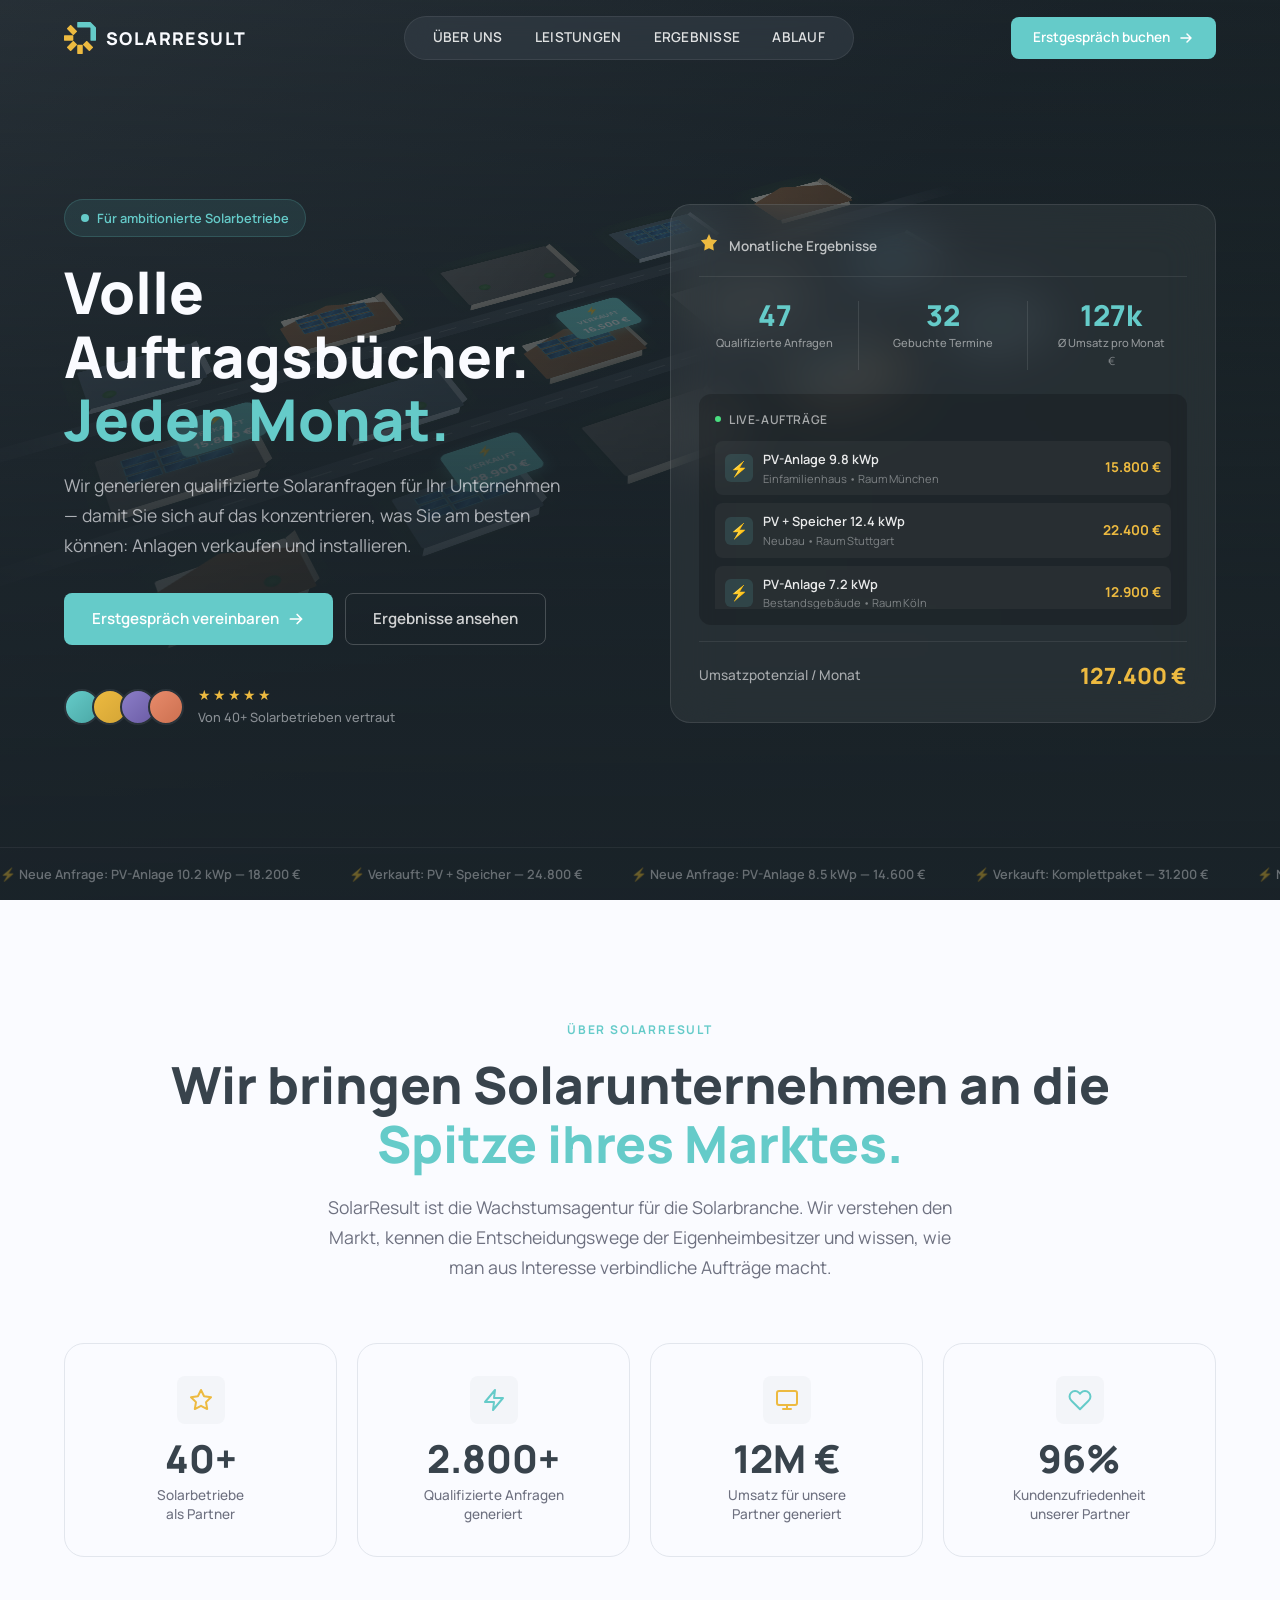
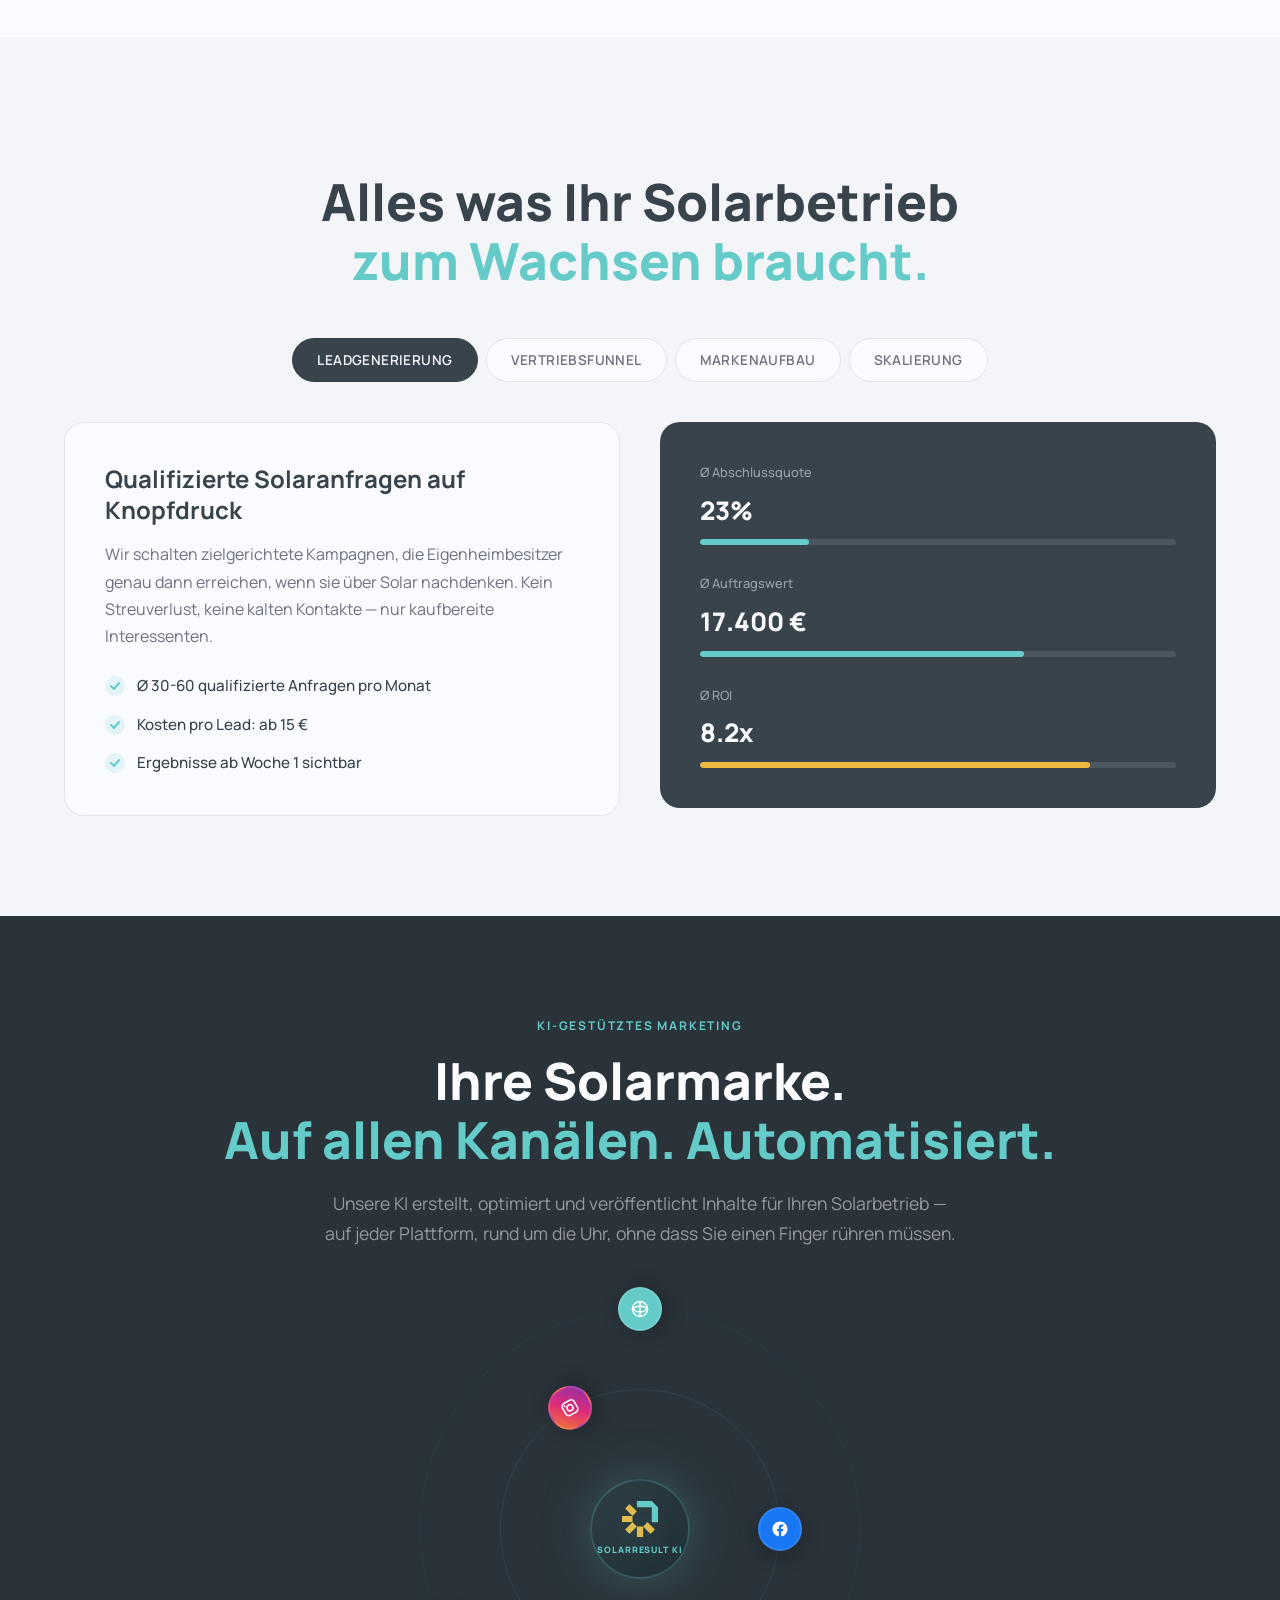
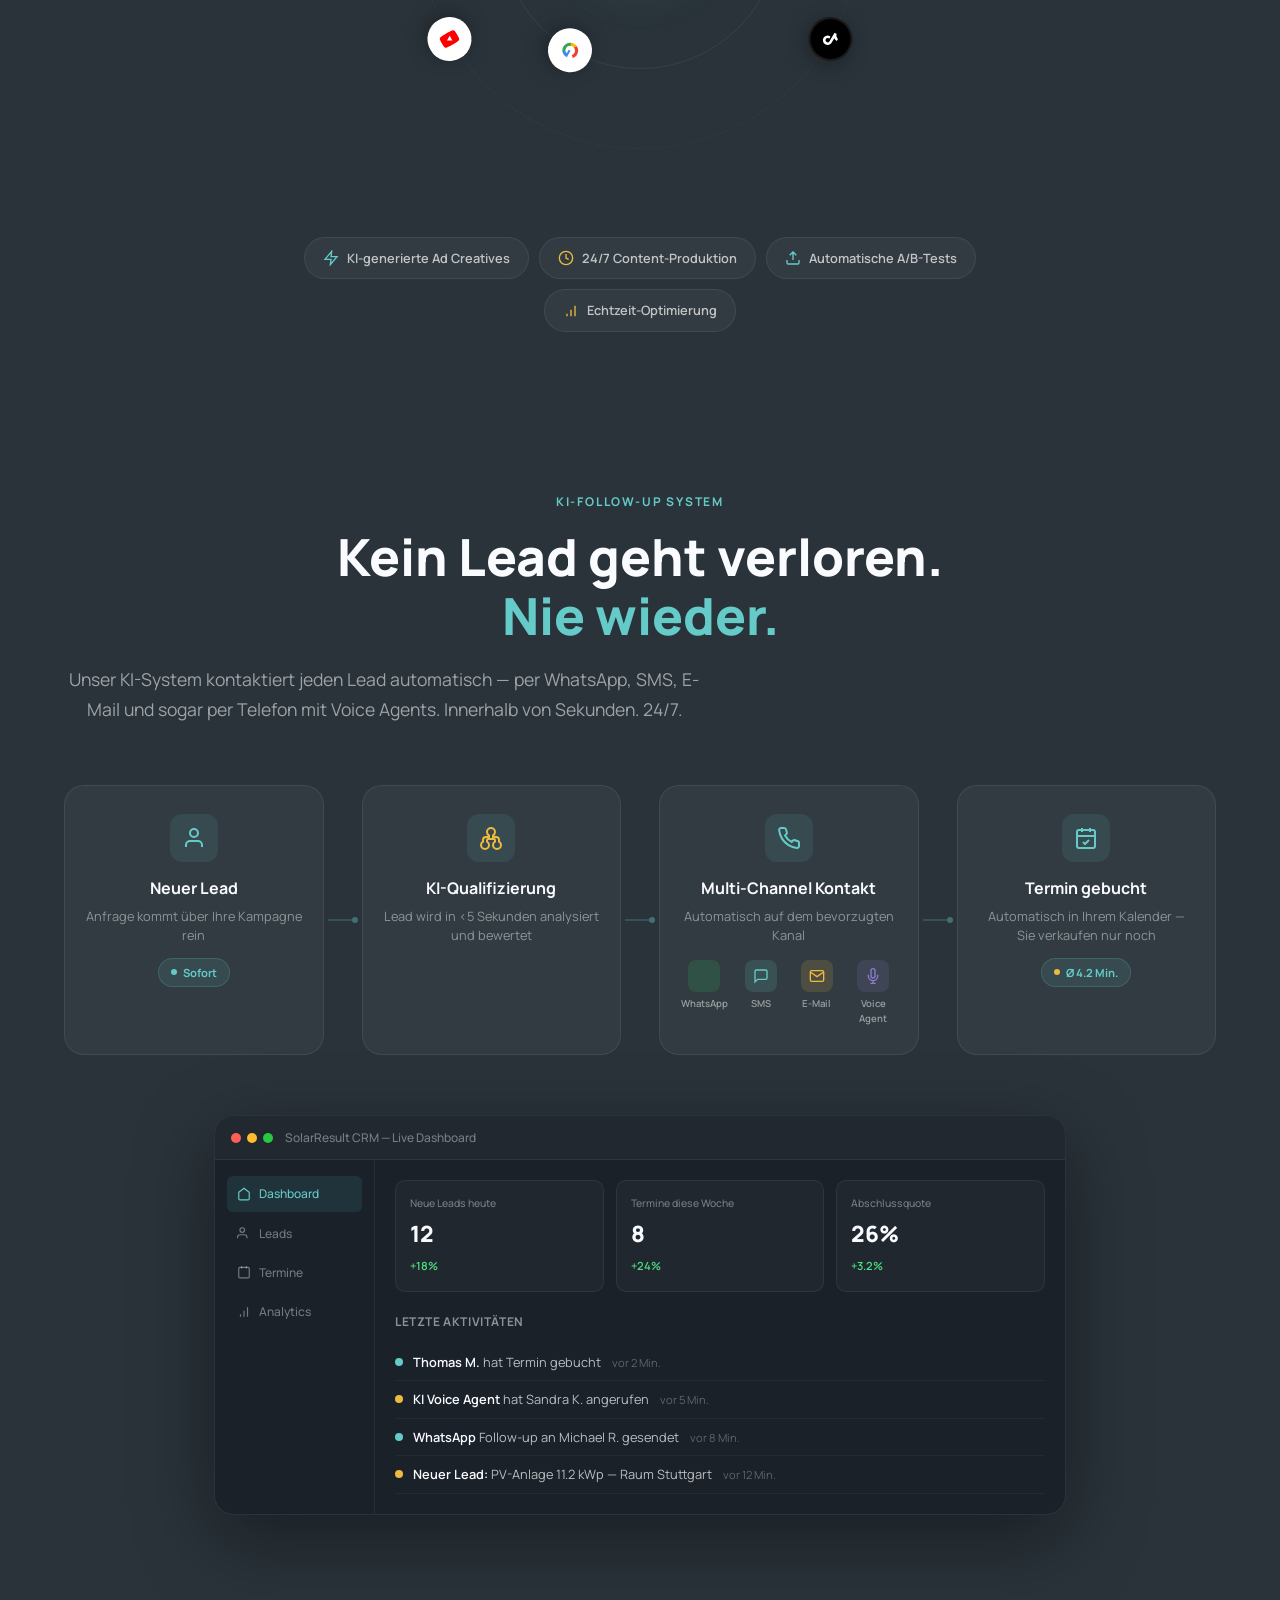
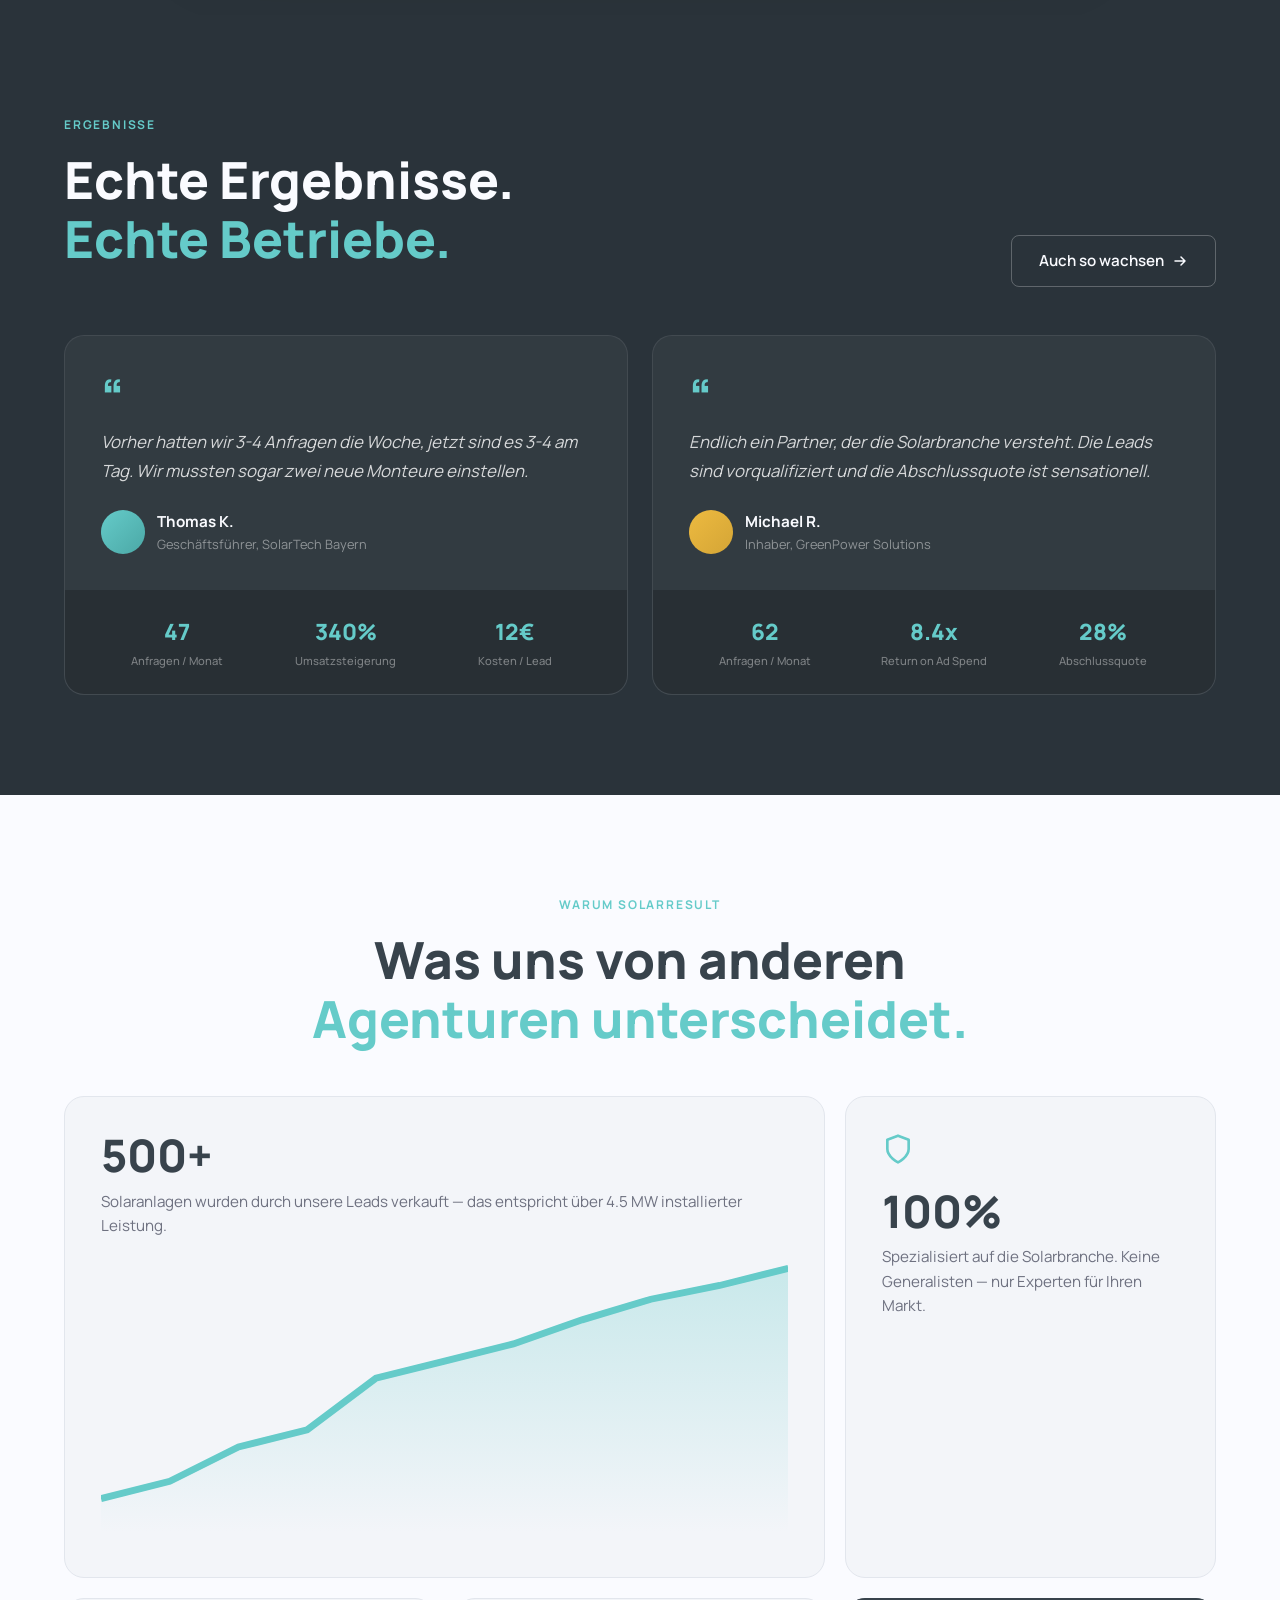
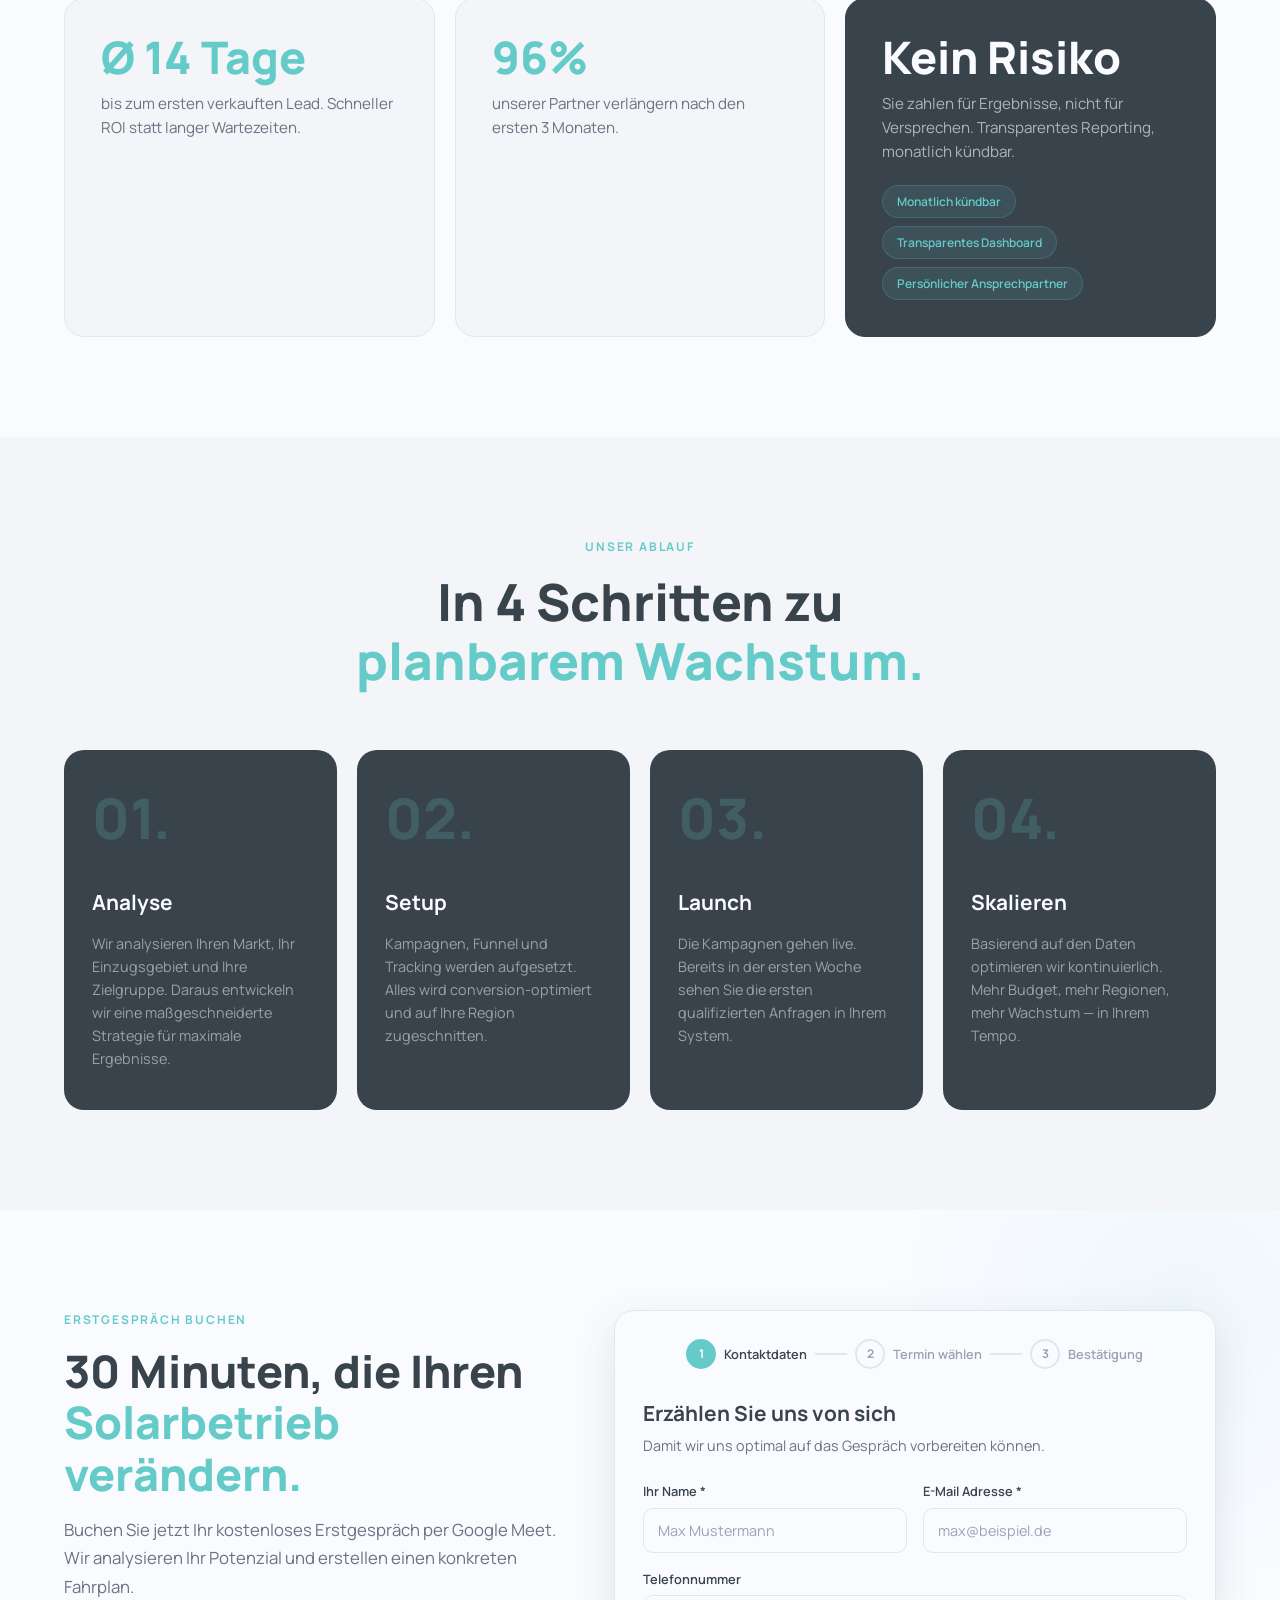
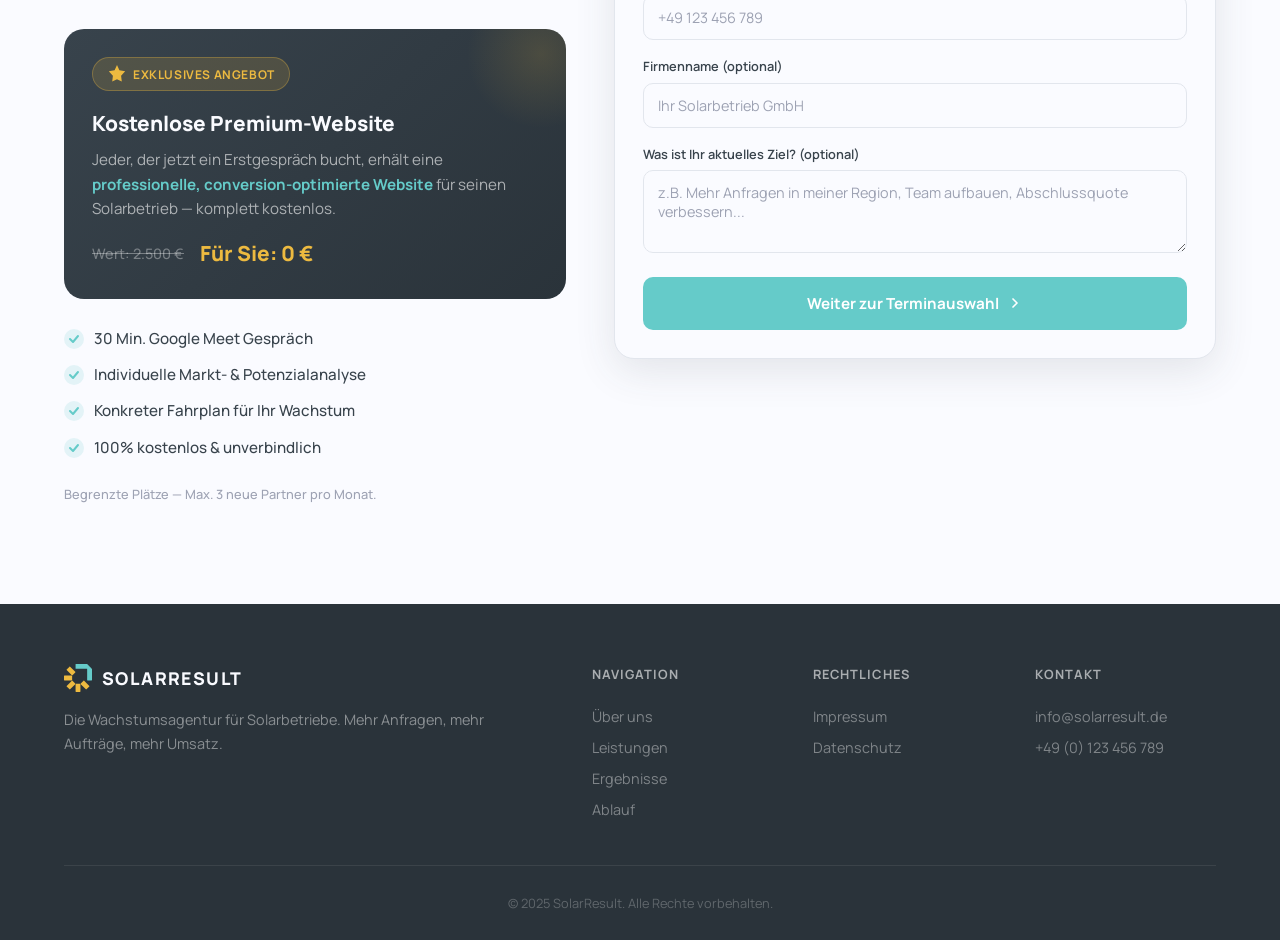
==== index.html @ 16893056 "Add complete Meta tracking (Pixel + Conversions API) - Meta Pixel base code on all pages (PageView) " ====
<!DOCTYPE html>
<html lang="de">
<head>
    <meta charset="UTF-8">
    <meta name="viewport" content="width=device-width, initial-scale=1.0">
    <title>SolarResult | Mehr Solaraufträge. Planbar. Profitabel.</title>
    <meta name="description" content="SolarResult hilft Solarunternehmen, planbar qualifizierte Anfragen zu generieren und mehr Aufträge abzuschließen.">
    <link rel="icon" type="image/png" sizes="32x32" href="Branding Assets/Logo files/Favicon 32x32 and 16x16/32x32.png">
    <link rel="icon" type="image/png" sizes="16x16" href="Branding Assets/Logo files/Favicon 32x32 and 16x16/16x16.png">
    <link rel="preconnect" href="https://fonts.googleapis.com">
    <link rel="preconnect" href="https://fonts.gstatic.com" crossorigin>
    <link href="https://fonts.googleapis.com/css2?family=Manrope:wght@300;400;500;600;700;800&display=swap" rel="stylesheet">
    <link rel="stylesheet" href="styles.css">

    <!-- Meta Pixel Code -->
    <script>
    !function(f,b,e,v,n,t,s)
    {if(f.fbq)return;n=f.fbq=function(){n.callMethod?
    n.callMethod.apply(n,arguments):n.queue.push(arguments)};
    if(!f._fbq)f._fbq=n;n.push=n;n.loaded=!0;n.version='2.0';
    n.queue=[];t=b.createElement(e);t.async=!0;
    t.src=v;s=b.getElementsByTagName(e)[0];
    s.parentNode.insertBefore(t,s)}(window, document,'script',
    'https://connect.facebook.net/en_US/fbevents.js');
    fbq('init', '1769505890332213');
    fbq('track', 'PageView');
    </script>
    <noscript><img height="1" width="1" style="display:none"
    src="https://www.facebook.com/tr?id=1769505890332213&ev=PageView&noscript=1"/></noscript>
    <!-- End Meta Pixel Code -->
</head>
<body>

    <!-- Navigation -->
    <nav class="navbar" id="navbar">
        <div class="nav-container">
            <a href="#" class="nav-logo">
                <svg class="logo-emblem" viewBox="0 0 397.09 397.04" width="32" height="32">
                    <path fill="#65CBC9" d="M397.09,73.24v154.4c0,2.97-2.4,5.37-5.38,5.37h-58.03c-2.97,0-5.38-2.4-5.38-5.37V74.27c0-2.97-2.4-5.38-5.37-5.38h-153.43c-2.97,0-5.37-2.4-5.37-5.38V5.38c0-2.97,2.4-5.38,5.37-5.38h154.35c2.85,0,5.59,1.13,7.6,3.15l62.49,62.49c2.02,2.02,3.15,4.75,3.15,7.6"/>
                    <path fill="#EDBA40" d="M0,170.2v56.63c0,3.35,2.72,6.07,6.07,6.07h103.36c3.35,0,6.07-2.72,6.07-6.07v-56.63c0-3.35-2.72-6.07-6.07-6.07H6.07c-3.35,0-6.07,2.72-6.07,6.07"/>
                    <path fill="#EDBA40" d="M78.19,38.06l-40.12,40.12c-2.37,2.37-2.37,6.21,0,8.58l73.13,73.08c2.37,2.37,6.21,2.37,8.58,0l40.07-40.11c2.37-2.37,2.36-6.21,0-8.58L86.77,38.06c-2.37-2.37-6.21-2.37-8.58,0"/>
                    <path fill="#EDBA40" d="M159.85,285.89l-73.08,73.08c-2.37,2.37-6.21,2.37-8.58,0l-40.12-40.12c-2.37-2.37-2.37-6.21,0-8.58l73.13-73.08c2.38-2.37,6.22-2.37,8.59,0l40.07,40.11c2.37,2.37,2.37,6.21,0,8.58"/>
                    <path fill="#EDBA40" d="M232.96,287.67v103.3c0,3.35-2.72,6.07-6.07,6.07h-56.69c-3.35,0-6.07-2.72-6.07-6.07v-103.3c0-3.35,2.72-6.07,6.07-6.07h56.69c3.35,0,6.07,2.72,6.07,6.07"/>
                    <path fill="#EDBA40" d="M359.03,318.85l-40.12,40.12c-2.37,2.37-6.21,2.37-8.58,0l-73.08-73.08c-2.37-2.37-2.37-6.21,0-8.58l40.07-40.12c2.37-2.37,6.21-2.37,8.59,0l73.13,73.07c2.37,2.38,2.37,6.22,0,8.59"/>
                </svg>
                <span class="logo-text">SOLARRESULT</span>
            </a>
            <div class="nav-links">
                <a href="#about">Über uns</a>
                <a href="#solutions">Leistungen</a>
                <a href="#results">Ergebnisse</a>
                <a href="#process">Ablauf</a>
            </div>
            <a href="#cta" class="nav-cta">
                Erstgespräch buchen
                <svg width="16" height="16" viewBox="0 0 16 16" fill="none">
                    <path d="M3 8h10M9 4l4 4-4 4" stroke="currentColor" stroke-width="1.5" stroke-linecap="round" stroke-linejoin="round"/>
                </svg>
            </a>
            <button class="nav-mobile-toggle" id="mobileToggle" aria-label="Menu">
                <span></span><span></span><span></span>
            </button>
        </div>
    </nav>

    <!-- Mobile Menu -->
    <div class="mobile-menu" id="mobileMenu">
        <a href="#about">Über uns</a>
        <a href="#solutions">Leistungen</a>
        <a href="#results">Ergebnisse</a>
        <a href="#process">Ablauf</a>
        <a href="#cta" class="nav-cta">Erstgespräch buchen</a>
    </div>

    <!-- Hero Section -->
    <section class="hero" id="hero">
        <div class="hero-bg">
            <!-- 3D Isometric suburb background -->
            <div class="suburb-scene" id="suburbScene">
                <div class="iso-grid">
                    <!-- Row 1 -->
                    <div class="iso-row">
                        <div class="iso-lot">
                            <div class="iso-house h-modern" style="transform-style:preserve-3d">
                                <div class="h-base"></div>
                                <div class="h-wall-front"></div>
                                <div class="h-wall-right"></div>
                                <div class="h-roof"></div>
                                <div class="h-lawn"></div>
                                <div class="h-tree" style="left:10%;top:65%"></div>
                            </div>
                        </div>
                        <div class="iso-lot has-solar">
                            <div class="iso-house h-classic" style="transform-style:preserve-3d">
                                <div class="h-base"></div>
                                <div class="h-wall-front"></div>
                                <div class="h-wall-right"></div>
                                <div class="h-roof"></div>
                                <div class="h-solar-grid">
                                    <div class="h-spanel"></div><div class="h-spanel"></div><div class="h-spanel"></div>
                                    <div class="h-spanel"></div><div class="h-spanel"></div><div class="h-spanel"></div>
                                    <div class="h-spanel"></div><div class="h-spanel"></div><div class="h-spanel"></div>
                                </div>
                                <div class="h-lawn"></div>
                                <div class="h-glow"></div>
                            </div>
                            <div class="sale-badge"><span class="badge-icon">&#9889;</span><span class="badge-text">Verkauft</span><span class="badge-amount">15.800 &euro;</span></div>
                        </div>
                        <div class="iso-lot">
                            <div class="iso-house h-villa" style="transform-style:preserve-3d">
                                <div class="h-base"></div>
                                <div class="h-wall-front"></div>
                                <div class="h-wall-right"></div>
                                <div class="h-roof"></div>
                                <div class="h-lawn"></div>
                                <div class="h-tree" style="left:75%;top:70%"></div>
                                <div class="h-tree" style="left:15%;top:55%"></div>
                            </div>
                        </div>
                        <div class="iso-lot has-solar">
                            <div class="iso-house h-modern" style="transform-style:preserve-3d">
                                <div class="h-base"></div>
                                <div class="h-wall-front"></div>
                                <div class="h-wall-right"></div>
                                <div class="h-roof"></div>
                                <div class="h-solar-grid">
                                    <div class="h-spanel"></div><div class="h-spanel"></div><div class="h-spanel"></div>
                                    <div class="h-spanel"></div><div class="h-spanel"></div><div class="h-spanel"></div>
                                    <div class="h-spanel"></div><div class="h-spanel"></div><div class="h-spanel"></div>
                                </div>
                                <div class="h-lawn"></div>
                                <div class="h-glow"></div>
                            </div>
                            <div class="sale-badge"><span class="badge-icon">&#9889;</span><span class="badge-text">Verkauft</span><span class="badge-amount">22.400 &euro;</span></div>
                        </div>
                        <div class="iso-lot">
                            <div class="iso-house h-classic" style="transform-style:preserve-3d">
                                <div class="h-base"></div>
                                <div class="h-wall-front"></div>
                                <div class="h-wall-right"></div>
                                <div class="h-roof"></div>
                                <div class="h-lawn"></div>
                            </div>
                        </div>
                    </div>
                    <!-- Street -->
                    <div class="iso-street"></div>
                    <!-- Row 2 -->
                    <div class="iso-row">
                        <div class="iso-lot has-solar">
                            <div class="iso-house h-villa" style="transform-style:preserve-3d">
                                <div class="h-base"></div>
                                <div class="h-wall-front"></div>
                                <div class="h-wall-right"></div>
                                <div class="h-roof"></div>
                                <div class="h-solar-grid">
                                    <div class="h-spanel"></div><div class="h-spanel"></div><div class="h-spanel"></div>
                                    <div class="h-spanel"></div><div class="h-spanel"></div><div class="h-spanel"></div>
                                    <div class="h-spanel"></div><div class="h-spanel"></div><div class="h-spanel"></div>
                                </div>
                                <div class="h-lawn"></div>
                                <div class="h-glow"></div>
                            </div>
                            <div class="sale-badge"><span class="badge-icon">&#9889;</span><span class="badge-text">Verkauft</span><span class="badge-amount">17.200 &euro;</span></div>
                        </div>
                        <div class="iso-lot">
                            <div class="iso-house h-modern" style="transform-style:preserve-3d">
                                <div class="h-base"></div>
                                <div class="h-wall-front"></div>
                                <div class="h-wall-right"></div>
                                <div class="h-roof"></div>
                                <div class="h-lawn"></div>
                                <div class="h-tree" style="left:60%;top:60%"></div>
                            </div>
                        </div>
                        <div class="iso-lot has-solar">
                            <div class="iso-house h-classic" style="transform-style:preserve-3d">
                                <div class="h-base"></div>
                                <div class="h-wall-front"></div>
                                <div class="h-wall-right"></div>
                                <div class="h-roof"></div>
                                <div class="h-solar-grid">
                                    <div class="h-spanel"></div><div class="h-spanel"></div><div class="h-spanel"></div>
                                    <div class="h-spanel"></div><div class="h-spanel"></div><div class="h-spanel"></div>
                                    <div class="h-spanel"></div><div class="h-spanel"></div><div class="h-spanel"></div>
                                </div>
                                <div class="h-lawn"></div>
                                <div class="h-glow"></div>
                            </div>
                            <div class="sale-badge"><span class="badge-icon">&#9889;</span><span class="badge-text">Verkauft</span><span class="badge-amount">19.600 &euro;</span></div>
                        </div>
                        <div class="iso-lot">
                            <div class="iso-house h-villa" style="transform-style:preserve-3d">
                                <div class="h-base"></div>
                                <div class="h-wall-front"></div>
                                <div class="h-wall-right"></div>
                                <div class="h-roof"></div>
                                <div class="h-lawn"></div>
                                <div class="h-tree" style="left:20%;top:70%"></div>
                            </div>
                        </div>
                        <div class="iso-lot has-solar">
                            <div class="iso-house h-modern" style="transform-style:preserve-3d">
                                <div class="h-base"></div>
                                <div class="h-wall-front"></div>
                                <div class="h-wall-right"></div>
                                <div class="h-roof"></div>
                                <div class="h-solar-grid">
                                    <div class="h-spanel"></div><div class="h-spanel"></div><div class="h-spanel"></div>
                                    <div class="h-spanel"></div><div class="h-spanel"></div><div class="h-spanel"></div>
                                    <div class="h-spanel"></div><div class="h-spanel"></div><div class="h-spanel"></div>
                                </div>
                                <div class="h-lawn"></div>
                                <div class="h-glow"></div>
                            </div>
                            <div class="sale-badge"><span class="badge-icon">&#9889;</span><span class="badge-text">Verkauft</span><span class="badge-amount">14.300 &euro;</span></div>
                        </div>
                    </div>
                    <!-- Street -->
                    <div class="iso-street"></div>
                    <!-- Row 3 -->
                    <div class="iso-row">
                        <div class="iso-lot">
                            <div class="iso-house h-classic" style="transform-style:preserve-3d">
                                <div class="h-base"></div>
                                <div class="h-wall-front"></div>
                                <div class="h-wall-right"></div>
                                <div class="h-roof"></div>
                                <div class="h-lawn"></div>
                                <div class="h-tree" style="left:70%;top:55%"></div>
                            </div>
                        </div>
                        <div class="iso-lot has-solar">
                            <div class="iso-house h-modern" style="transform-style:preserve-3d">
                                <div class="h-base"></div>
                                <div class="h-wall-front"></div>
                                <div class="h-wall-right"></div>
                                <div class="h-roof"></div>
                                <div class="h-solar-grid">
                                    <div class="h-spanel"></div><div class="h-spanel"></div><div class="h-spanel"></div>
                                    <div class="h-spanel"></div><div class="h-spanel"></div><div class="h-spanel"></div>
                                    <div class="h-spanel"></div><div class="h-spanel"></div><div class="h-spanel"></div>
                                </div>
                                <div class="h-lawn"></div>
                                <div class="h-glow"></div>
                            </div>
                            <div class="sale-badge"><span class="badge-icon">&#9889;</span><span class="badge-text">Verkauft</span><span class="badge-amount">28.900 &euro;</span></div>
                        </div>
                        <div class="iso-lot">
                            <div class="iso-house h-villa" style="transform-style:preserve-3d">
                                <div class="h-base"></div>
                                <div class="h-wall-front"></div>
                                <div class="h-wall-right"></div>
                                <div class="h-roof"></div>
                                <div class="h-lawn"></div>
                            </div>
                        </div>
                        <div class="iso-lot has-solar">
                            <div class="iso-house h-classic" style="transform-style:preserve-3d">
                                <div class="h-base"></div>
                                <div class="h-wall-front"></div>
                                <div class="h-wall-right"></div>
                                <div class="h-roof"></div>
                                <div class="h-solar-grid">
                                    <div class="h-spanel"></div><div class="h-spanel"></div><div class="h-spanel"></div>
                                    <div class="h-spanel"></div><div class="h-spanel"></div><div class="h-spanel"></div>
                                    <div class="h-spanel"></div><div class="h-spanel"></div><div class="h-spanel"></div>
                                </div>
                                <div class="h-lawn"></div>
                                <div class="h-glow"></div>
                            </div>
                            <div class="sale-badge"><span class="badge-icon">&#9889;</span><span class="badge-text">Verkauft</span><span class="badge-amount">16.500 &euro;</span></div>
                        </div>
                        <div class="iso-lot">
                            <div class="iso-house h-modern" style="transform-style:preserve-3d">
                                <div class="h-base"></div>
                                <div class="h-wall-front"></div>
                                <div class="h-wall-right"></div>
                                <div class="h-roof"></div>
                                <div class="h-lawn"></div>
                                <div class="h-tree" style="left:50%;top:65%"></div>
                            </div>
                        </div>
                    </div>
                </div>
            </div>
            <div class="hero-overlay"></div>
        </div>

        <div class="hero-content">
            <div class="hero-left">
                <div class="hero-badge">
                    <span class="hero-badge-dot"></span>
                    Für ambitionierte Solarbetriebe
                </div>
                <h1 class="hero-title">
                    Volle Auftragsbücher.<br>
                    <span class="highlight">Jeden Monat.</span>
                </h1>
                <p class="hero-subtitle">
                    Wir generieren qualifizierte Solaranfragen für Ihr Unternehmen &mdash;
                    damit Sie sich auf das konzentrieren, was Sie am besten können:
                    Anlagen verkaufen und installieren.
                </p>
                <div class="hero-ctas">
                    <a href="#cta" class="btn btn-primary">
                        Erstgespräch vereinbaren
                        <svg width="18" height="18" viewBox="0 0 16 16" fill="none">
                            <path d="M3 8h10M9 4l4 4-4 4" stroke="currentColor" stroke-width="1.5" stroke-linecap="round" stroke-linejoin="round"/>
                        </svg>
                    </a>
                    <a href="#results" class="btn btn-ghost">
                        Ergebnisse ansehen
                    </a>
                </div>
                <div class="hero-trust">
                    <div class="trust-avatars">
                        <div class="avatar a1"></div>
                        <div class="avatar a2"></div>
                        <div class="avatar a3"></div>
                        <div class="avatar a4"></div>
                    </div>
                    <div class="trust-text">
                        <div class="trust-stars">&#9733;&#9733;&#9733;&#9733;&#9733;</div>
                        <span>Von 40+ Solarbetrieben vertraut</span>
                    </div>
                </div>
            </div>
            <div class="hero-right">
                <!-- Angebotszettel / Quote Card -->
                <div class="quote-card">
                    <div class="quote-card-header">
                        <div class="quote-card-icon">
                            <svg width="20" height="20" viewBox="0 0 20 20" fill="none">
                                <path d="M10 1L12.39 6.26L18.18 7.27L14.09 11.74L14.78 17.61L10 15.27L5.22 17.61L5.91 11.74L1.82 7.27L7.61 6.26L10 1Z" fill="#EDBA40"/>
                            </svg>
                        </div>
                        <span class="quote-card-label">Monatliche Ergebnisse</span>
                    </div>
                    <div class="quote-card-stats">
                        <div class="quote-stat">
                            <span class="quote-stat-number" id="counterLeads">0</span>
                            <span class="quote-stat-label">Qualifizierte Anfragen</span>
                        </div>
                        <div class="quote-stat-divider"></div>
                        <div class="quote-stat">
                            <span class="quote-stat-number" id="counterTermine">0</span>
                            <span class="quote-stat-label">Gebuchte Termine</span>
                        </div>
                        <div class="quote-stat-divider"></div>
                        <div class="quote-stat">
                            <span class="quote-stat-number" id="counterUmsatz">0</span>
                            <span class="quote-stat-label">Ø Umsatz pro Monat</span>
                            <span class="quote-stat-suffix">€</span>
                        </div>
                    </div>
                    <div class="quote-card-feed">
                        <div class="feed-header">
                            <span class="feed-dot"></span>
                            Live-Aufträge
                        </div>
                        <div class="feed-items" id="liveFeed">
                            <div class="feed-item">
                                <div class="feed-item-icon">&#9889;</div>
                                <div class="feed-item-content">
                                    <span class="feed-item-title">PV-Anlage 9.8 kWp</span>
                                    <span class="feed-item-meta">Einfamilienhaus &bull; Raum München</span>
                                </div>
                                <span class="feed-item-amount">15.800 &euro;</span>
                            </div>
                            <div class="feed-item">
                                <div class="feed-item-icon">&#9889;</div>
                                <div class="feed-item-content">
                                    <span class="feed-item-title">PV + Speicher 12.4 kWp</span>
                                    <span class="feed-item-meta">Neubau &bull; Raum Stuttgart</span>
                                </div>
                                <span class="feed-item-amount">22.400 &euro;</span>
                            </div>
                            <div class="feed-item">
                                <div class="feed-item-icon">&#9889;</div>
                                <div class="feed-item-content">
                                    <span class="feed-item-title">PV-Anlage 7.2 kWp</span>
                                    <span class="feed-item-meta">Bestandsgebäude &bull; Raum Köln</span>
                                </div>
                                <span class="feed-item-amount">12.900 &euro;</span>
                            </div>
                        </div>
                    </div>
                    <div class="quote-card-total">
                        <span class="total-label">Umsatzpotenzial / Monat</span>
                        <span class="total-amount" id="totalAmount">127.400 &euro;</span>
                    </div>
                </div>
            </div>
        </div>
        <!-- Scrolling ticker -->
        <div class="hero-ticker">
            <div class="ticker-track">
                <span class="ticker-item">&#9889; Neue Anfrage: PV-Anlage 10.2 kWp &mdash; 18.200 &euro;</span>
                <span class="ticker-item">&#9889; Verkauft: PV + Speicher &mdash; 24.800 &euro;</span>
                <span class="ticker-item">&#9889; Neue Anfrage: PV-Anlage 8.5 kWp &mdash; 14.600 &euro;</span>
                <span class="ticker-item">&#9889; Verkauft: Komplettpaket &mdash; 31.200 &euro;</span>
                <span class="ticker-item">&#9889; Neue Anfrage: PV-Anlage 11.0 kWp &mdash; 19.800 &euro;</span>
                <span class="ticker-item">&#9889; Verkauft: PV + Wallbox &mdash; 21.500 &euro;</span>
                <span class="ticker-item">&#9889; Neue Anfrage: PV-Anlage 10.2 kWp &mdash; 18.200 &euro;</span>
                <span class="ticker-item">&#9889; Verkauft: PV + Speicher &mdash; 24.800 &euro;</span>
                <span class="ticker-item">&#9889; Neue Anfrage: PV-Anlage 8.5 kWp &mdash; 14.600 &euro;</span>
                <span class="ticker-item">&#9889; Verkauft: Komplettpaket &mdash; 31.200 &euro;</span>
                <span class="ticker-item">&#9889; Neue Anfrage: PV-Anlage 11.0 kWp &mdash; 19.800 &euro;</span>
                <span class="ticker-item">&#9889; Verkauft: PV + Wallbox &mdash; 21.500 &euro;</span>
            </div>
        </div>
    </section>

    <!-- About Section -->
    <section class="about" id="about">
        <div class="container">
            <div class="section-label">Über SolarResult</div>
            <h2 class="section-title">
                Wir bringen Solarunternehmen an die<br>
                <span class="highlight">Spitze ihres Marktes.</span>
            </h2>
            <p class="section-subtitle">
                SolarResult ist die Wachstumsagentur für die Solarbranche. Wir verstehen den Markt,
                kennen die Entscheidungswege der Eigenheimbesitzer und wissen, wie man aus Interesse
                verbindliche Aufträge macht.
            </p>
        </div>
        <div class="stats-grid">
            <div class="stat-card">
                <div class="stat-icon">
                    <svg width="24" height="24" viewBox="0 0 24 24" fill="none">
                        <path d="M12 2L15.09 8.26L22 9.27L17 14.14L18.18 21.02L12 17.77L5.82 21.02L7 14.14L2 9.27L8.91 8.26L12 2Z" stroke="#EDBA40" stroke-width="2" stroke-linecap="round" stroke-linejoin="round"/>
                    </svg>
                </div>
                <div class="stat-number" data-target="40" data-suffix="+">0</div>
                <div class="stat-description">Solarbetriebe<br>als Partner</div>
            </div>
            <div class="stat-card">
                <div class="stat-icon">
                    <svg width="24" height="24" viewBox="0 0 24 24" fill="none">
                        <path d="M13 2L3 14h9l-1 8 10-12h-9l1-8z" stroke="#65CBC9" stroke-width="2" stroke-linecap="round" stroke-linejoin="round"/>
                    </svg>
                </div>
                <div class="stat-number" data-target="2800" data-suffix="+">0</div>
                <div class="stat-description">Qualifizierte Anfragen<br>generiert</div>
            </div>
            <div class="stat-card">
                <div class="stat-icon">
                    <svg width="24" height="24" viewBox="0 0 24 24" fill="none">
                        <rect x="2" y="3" width="20" height="14" rx="2" stroke="#EDBA40" stroke-width="2"/>
                        <path d="M8 21h8M12 17v4" stroke="#EDBA40" stroke-width="2" stroke-linecap="round"/>
                    </svg>
                </div>
                <div class="stat-number" data-target="12" data-suffix="M €">0</div>
                <div class="stat-description">Umsatz für unsere<br>Partner generiert</div>
            </div>
            <div class="stat-card">
                <div class="stat-icon">
                    <svg width="24" height="24" viewBox="0 0 24 24" fill="none">
                        <path d="M20.84 4.61a5.5 5.5 0 00-7.78 0L12 5.67l-1.06-1.06a5.5 5.5 0 00-7.78 7.78l1.06 1.06L12 21.23l7.78-7.78 1.06-1.06a5.5 5.5 0 000-7.78z" stroke="#65CBC9" stroke-width="2" stroke-linecap="round" stroke-linejoin="round"/>
                    </svg>
                </div>
                <div class="stat-number" data-target="96" data-suffix="%">0</div>
                <div class="stat-description">Kundenzufriedenheit<br>unserer Partner</div>
            </div>
        </div>
    </section>

    <!-- Solutions Section -->
    <section class="solutions" id="solutions">
        <div class="container">
            <div class="section-label">Unsere Leistungen</div>
            <h2 class="section-title">
                Alles was Ihr Solarbetrieb<br>
                <span class="highlight">zum Wachsen braucht.</span>
            </h2>
        </div>
        <div class="solutions-tabs">
            <div class="tabs-nav">
                <button class="tab-btn active" data-tab="leadgen">Leadgenerierung</button>
                <button class="tab-btn" data-tab="funnel">Vertriebsfunnel</button>
                <button class="tab-btn" data-tab="branding">Markenaufbau</button>
                <button class="tab-btn" data-tab="scaling">Skalierung</button>
            </div>
            <div class="tabs-content">
                <div class="tab-panel active" id="tab-leadgen">
                    <div class="tab-panel-inner">
                        <div class="tab-info">
                            <h3>Qualifizierte Solaranfragen auf Knopfdruck</h3>
                            <p>
                                Wir schalten zielgerichtete Kampagnen, die Eigenheimbesitzer genau
                                dann erreichen, wenn sie über Solar nachdenken. Kein Streuverlust,
                                keine kalten Kontakte &mdash; nur kaufbereite Interessenten.
                            </p>
                            <ul class="tab-features">
                                <li>
                                    <svg width="20" height="20" viewBox="0 0 20 20" fill="none"><circle cx="10" cy="10" r="10" fill="#65CBC9" opacity="0.15"/><path d="M6 10l3 3 5-6" stroke="#65CBC9" stroke-width="2" stroke-linecap="round" stroke-linejoin="round"/></svg>
                                    Ø 30-60 qualifizierte Anfragen pro Monat
                                </li>
                                <li>
                                    <svg width="20" height="20" viewBox="0 0 20 20" fill="none"><circle cx="10" cy="10" r="10" fill="#65CBC9" opacity="0.15"/><path d="M6 10l3 3 5-6" stroke="#65CBC9" stroke-width="2" stroke-linecap="round" stroke-linejoin="round"/></svg>
                                    Kosten pro Lead: ab 15 &euro;
                                </li>
                                <li>
                                    <svg width="20" height="20" viewBox="0 0 20 20" fill="none"><circle cx="10" cy="10" r="10" fill="#65CBC9" opacity="0.15"/><path d="M6 10l3 3 5-6" stroke="#65CBC9" stroke-width="2" stroke-linecap="round" stroke-linejoin="round"/></svg>
                                    Ergebnisse ab Woche 1 sichtbar
                                </li>
                            </ul>
                        </div>
                        <div class="tab-visual">
                            <div class="visual-card">
                                <div class="visual-metric">
                                    <span class="metric-label">Ø Abschlussquote</span>
                                    <span class="metric-value">23%</span>
                                    <div class="metric-bar"><div class="metric-fill" style="width: 23%"></div></div>
                                </div>
                                <div class="visual-metric">
                                    <span class="metric-label">Ø Auftragswert</span>
                                    <span class="metric-value">17.400 &euro;</span>
                                    <div class="metric-bar"><div class="metric-fill" style="width: 68%"></div></div>
                                </div>
                                <div class="visual-metric">
                                    <span class="metric-label">Ø ROI</span>
                                    <span class="metric-value">8.2x</span>
                                    <div class="metric-bar"><div class="metric-fill accent" style="width: 82%"></div></div>
                                </div>
                            </div>
                        </div>
                    </div>
                </div>
                <div class="tab-panel" id="tab-funnel">
                    <div class="tab-panel-inner">
                        <div class="tab-info">
                            <h3>Vom Lead zum Abschluss &mdash; automatisiert</h3>
                            <p>
                                Wir bauen Ihnen einen Vertriebsprozess, der Anfragen automatisch
                                vorqualifiziert, Termine bucht und Ihre Abschlussquote maximiert.
                                Weniger Aufwand, mehr Umsatz.
                            </p>
                            <ul class="tab-features">
                                <li>
                                    <svg width="20" height="20" viewBox="0 0 20 20" fill="none"><circle cx="10" cy="10" r="10" fill="#65CBC9" opacity="0.15"/><path d="M6 10l3 3 5-6" stroke="#65CBC9" stroke-width="2" stroke-linecap="round" stroke-linejoin="round"/></svg>
                                    Automatische Terminbuchung
                                </li>
                                <li>
                                    <svg width="20" height="20" viewBox="0 0 20 20" fill="none"><circle cx="10" cy="10" r="10" fill="#65CBC9" opacity="0.15"/><path d="M6 10l3 3 5-6" stroke="#65CBC9" stroke-width="2" stroke-linecap="round" stroke-linejoin="round"/></svg>
                                    Follow-Up Sequenzen per E-Mail & SMS
                                </li>
                                <li>
                                    <svg width="20" height="20" viewBox="0 0 20 20" fill="none"><circle cx="10" cy="10" r="10" fill="#65CBC9" opacity="0.15"/><path d="M6 10l3 3 5-6" stroke="#65CBC9" stroke-width="2" stroke-linecap="round" stroke-linejoin="round"/></svg>
                                    CRM-Integration & Reporting
                                </li>
                            </ul>
                        </div>
                        <div class="tab-visual">
                            <div class="visual-card">
                                <div class="visual-metric">
                                    <span class="metric-label">Termin-Show-Rate</span>
                                    <span class="metric-value">87%</span>
                                    <div class="metric-bar"><div class="metric-fill" style="width: 87%"></div></div>
                                </div>
                                <div class="visual-metric">
                                    <span class="metric-label">Antwortzeit</span>
                                    <span class="metric-value">&lt; 5 Min</span>
                                    <div class="metric-bar"><div class="metric-fill accent" style="width: 95%"></div></div>
                                </div>
                                <div class="visual-metric">
                                    <span class="metric-label">Abschlussquote</span>
                                    <span class="metric-value">+40%</span>
                                    <div class="metric-bar"><div class="metric-fill" style="width: 40%"></div></div>
                                </div>
                            </div>
                        </div>
                    </div>
                </div>
                <div class="tab-panel" id="tab-branding">
                    <div class="tab-panel-inner">
                        <div class="tab-info">
                            <h3>Werden Sie die Nr. 1 in Ihrer Region</h3>
                            <p>
                                Professionelle Außendarstellung, die Vertrauen schafft. Vom Google-Auftritt
                                bis zur Social-Media-Präsenz &mdash; wir positionieren Ihren Solarbetrieb
                                als die erste Wahl in Ihrem Einzugsgebiet.
                            </p>
                            <ul class="tab-features">
                                <li>
                                    <svg width="20" height="20" viewBox="0 0 20 20" fill="none"><circle cx="10" cy="10" r="10" fill="#65CBC9" opacity="0.15"/><path d="M6 10l3 3 5-6" stroke="#65CBC9" stroke-width="2" stroke-linecap="round" stroke-linejoin="round"/></svg>
                                    Conversion-optimierte Website
                                </li>
                                <li>
                                    <svg width="20" height="20" viewBox="0 0 20 20" fill="none"><circle cx="10" cy="10" r="10" fill="#65CBC9" opacity="0.15"/><path d="M6 10l3 3 5-6" stroke="#65CBC9" stroke-width="2" stroke-linecap="round" stroke-linejoin="round"/></svg>
                                    Google Business Optimierung
                                </li>
                                <li>
                                    <svg width="20" height="20" viewBox="0 0 20 20" fill="none"><circle cx="10" cy="10" r="10" fill="#65CBC9" opacity="0.15"/><path d="M6 10l3 3 5-6" stroke="#65CBC9" stroke-width="2" stroke-linecap="round" stroke-linejoin="round"/></svg>
                                    Social Media Content & Strategie
                                </li>
                            </ul>
                        </div>
                        <div class="tab-visual">
                            <div class="visual-card">
                                <div class="visual-metric">
                                    <span class="metric-label">Sichtbarkeit</span>
                                    <span class="metric-value">+320%</span>
                                    <div class="metric-bar"><div class="metric-fill accent" style="width: 90%"></div></div>
                                </div>
                                <div class="visual-metric">
                                    <span class="metric-label">Google-Bewertungen</span>
                                    <span class="metric-value">Ø 4.9</span>
                                    <div class="metric-bar"><div class="metric-fill" style="width: 98%"></div></div>
                                </div>
                                <div class="visual-metric">
                                    <span class="metric-label">Vertrauensrate</span>
                                    <span class="metric-value">94%</span>
                                    <div class="metric-bar"><div class="metric-fill" style="width: 94%"></div></div>
                                </div>
                            </div>
                        </div>
                    </div>
                </div>
                <div class="tab-panel" id="tab-scaling">
                    <div class="tab-panel-inner">
                        <div class="tab-info">
                            <h3>Von 50k auf 500k+ Monatsumsatz</h3>
                            <p>
                                Wenn Ihre Kapazitäten wachsen sollen, skalieren wir Ihre Kampagnen
                                mit. Mehr Gebiete, mehr Anfragen, mehr Monteure &mdash; wir begleiten
                                den gesamten Wachstumsprozess.
                            </p>
                            <ul class="tab-features">
                                <li>
                                    <svg width="20" height="20" viewBox="0 0 20 20" fill="none"><circle cx="10" cy="10" r="10" fill="#65CBC9" opacity="0.15"/><path d="M6 10l3 3 5-6" stroke="#65CBC9" stroke-width="2" stroke-linecap="round" stroke-linejoin="round"/></svg>
                                    Multi-Region Kampagnen
                                </li>
                                <li>
                                    <svg width="20" height="20" viewBox="0 0 20 20" fill="none"><circle cx="10" cy="10" r="10" fill="#65CBC9" opacity="0.15"/><path d="M6 10l3 3 5-6" stroke="#65CBC9" stroke-width="2" stroke-linecap="round" stroke-linejoin="round"/></svg>
                                    Team-Aufbau & Recruiting-Support
                                </li>
                                <li>
                                    <svg width="20" height="20" viewBox="0 0 20 20" fill="none"><circle cx="10" cy="10" r="10" fill="#65CBC9" opacity="0.15"/><path d="M6 10l3 3 5-6" stroke="#65CBC9" stroke-width="2" stroke-linecap="round" stroke-linejoin="round"/></svg>
                                    Strategische Quartalsplanung
                                </li>
                            </ul>
                        </div>
                        <div class="tab-visual">
                            <div class="visual-card">
                                <div class="visual-metric">
                                    <span class="metric-label">Ø Wachstum</span>
                                    <span class="metric-value">3.4x</span>
                                    <div class="metric-bar"><div class="metric-fill accent" style="width: 85%"></div></div>
                                </div>
                                <div class="visual-metric">
                                    <span class="metric-label">Regionen</span>
                                    <span class="metric-value">bis 5+</span>
                                    <div class="metric-bar"><div class="metric-fill" style="width: 60%"></div></div>
                                </div>
                                <div class="visual-metric">
                                    <span class="metric-label">Team-Wachstum</span>
                                    <span class="metric-value">+200%</span>
                                    <div class="metric-bar"><div class="metric-fill" style="width: 75%"></div></div>
                                </div>
                            </div>
                        </div>
                    </div>
                </div>
            </div>
        </div>
    </section>

    <!-- AI Marketing Section -->
    <section class="ai-marketing" id="ai-marketing">
        <div class="container">
            <div class="section-label">KI-gestütztes Marketing</div>
            <h2 class="section-title">
                Ihre Solarmarke.<br>
                <span class="highlight">Auf allen Kanälen. Automatisiert.</span>
            </h2>
            <p class="section-subtitle">
                Unsere KI erstellt, optimiert und veröffentlicht Inhalte für Ihren Solarbetrieb &mdash;
                auf jeder Plattform, rund um die Uhr, ohne dass Sie einen Finger rühren müssen.
            </p>
        </div>

        <!-- Solar System Orbital Animation -->
        <div class="orbit-system">
            <!-- Orbit rings -->
            <div class="orbit-ring orbit-inner"></div>
            <div class="orbit-ring orbit-outer"></div>

            <!-- Center: SolarResult KI -->
            <div class="orbit-center">
                <div class="orbit-center-glow"></div>
                <svg class="orbit-center-emblem" viewBox="0 0 397.09 397.04" width="36" height="36">
                    <path fill="#65CBC9" d="M397.09,73.24v154.4c0,2.97-2.4,5.37-5.38,5.37h-58.03c-2.97,0-5.38-2.4-5.38-5.37V74.27c0-2.97-2.4-5.38-5.37-5.38h-153.43c-2.97,0-5.37-2.4-5.37-5.38V5.38c0-2.97,2.4-5.38,5.37-5.38h154.35c2.85,0,5.59,1.13,7.6,3.15l62.49,62.49c2.02,2.02,3.15,4.75,3.15,7.6"/>
                    <path fill="#EDBA40" d="M0,170.2v56.63c0,3.35,2.72,6.07,6.07,6.07h103.36c3.35,0,6.07-2.72,6.07-6.07v-56.63c0-3.35-2.72-6.07-6.07-6.07H6.07c-3.35,0-6.07,2.72-6.07,6.07"/>
                    <path fill="#EDBA40" d="M78.19,38.06l-40.12,40.12c-2.37,2.37-2.37,6.21,0,8.58l73.13,73.08c2.37,2.37,6.21,2.37,8.58,0l40.07-40.11c2.37-2.37,2.36-6.21,0-8.58L86.77,38.06c-2.37-2.37-6.21-2.37-8.58,0"/>
                    <path fill="#EDBA40" d="M159.85,285.89l-73.08,73.08c-2.37,2.37-6.21,2.37-8.58,0l-40.12-40.12c-2.37-2.37-2.37-6.21,0-8.58l73.13-73.08c2.38-2.37,6.22-2.37,8.59,0l40.07,40.11c2.37,2.37,2.37,6.21,0,8.58"/>
                    <path fill="#EDBA40" d="M232.96,287.67v103.3c0,3.35-2.72,6.07-6.07,6.07h-56.69c-3.35,0-6.07-2.72-6.07-6.07v-103.3c0-3.35,2.72-6.07,6.07-6.07h56.69c3.35,0,6.07,2.72,6.07,6.07"/>
                    <path fill="#EDBA40" d="M359.03,318.85l-40.12,40.12c-2.37,2.37-6.21,2.37-8.58,0l-73.08-73.08c-2.37-2.37-2.37-6.21,0-8.58l40.07-40.12c2.37-2.37,6.21-2.37,8.59,0l73.13,73.07c2.37,2.38,2.37,6.22,0,8.59"/>
                </svg>
                <span class="orbit-center-label">SolarResult KI</span>
            </div>

            <!-- Inner orbit planets (3 platforms) -->
            <div class="orbit-track orbit-track-inner">
                <div class="orbit-planet" style="--start: 0deg">
                    <div class="planet-body ai-plat-meta">
                        <svg width="18" height="18" viewBox="0 0 24 24" fill="currentColor"><path d="M12 2.04c-5.5 0-10 4.49-10 10.02 0 5 3.66 9.15 8.44 9.9v-7H7.9v-2.9h2.54V9.85c0-2.51 1.49-3.89 3.78-3.89 1.09 0 2.24.2 2.24.2v2.46h-1.26c-1.24 0-1.63.77-1.63 1.56v1.88h2.78l-.45 2.9h-2.33v7A10 10 0 0022 12.06c0-5.53-4.5-10.02-10-10.02z"/></svg>
                    </div>
                    <div class="planet-tooltip">Facebook Ads<span>24 Creatives / Mo.</span></div>
                </div>
                <div class="orbit-planet" style="--start: 120deg">
                    <div class="planet-body ai-plat-google">
                        <svg width="18" height="18" viewBox="0 0 24 24" fill="currentColor"><path d="M21.35 11.1h-9.18v2.73h5.51c-.24 1.27-.98 2.34-2.09 3.06v2.54h3.39c1.98-1.83 3.12-4.52 3.12-7.53 0-.51-.05-.99-.14-1.45l-.61-.35z" fill="#4285F4"/><path d="M12.17 22c2.84 0 5.22-.94 6.96-2.57l-3.39-2.54c-.94.63-2.15 1-3.57 1-2.74 0-5.06-1.85-5.89-4.34H2.77v2.62A10.49 10.49 0 0012.17 22z" fill="#34A853"/><path d="M6.28 13.55a6.28 6.28 0 010-4.1V6.83H2.77a10.49 10.49 0 000 9.34l3.51-2.62z" fill="#FBBC05"/><path d="M12.17 5.11c1.55 0 2.94.53 4.03 1.58l3.02-3.02C17.38 1.89 14.99.89 12.17.89A10.49 10.49 0 002.77 6.83l3.51 2.62c.83-2.49 3.15-4.34 5.89-4.34z" fill="#EA4335"/></svg>
                    </div>
                    <div class="planet-tooltip">Google Ads<span>12 Kampagnen</span></div>
                </div>
                <div class="orbit-planet" style="--start: 240deg">
                    <div class="planet-body ai-plat-insta">
                        <svg width="18" height="18" viewBox="0 0 24 24" fill="currentColor"><path d="M7.8 2h8.4C19.4 2 22 4.6 22 7.8v8.4a5.8 5.8 0 01-5.8 5.8H7.8C4.6 22 2 19.4 2 16.2V7.8A5.8 5.8 0 017.8 2zm-.2 2A3.6 3.6 0 004 7.6v8.8C4 18.39 5.61 20 7.6 20h8.8a3.6 3.6 0 003.6-3.6V7.6C20 5.61 18.39 4 16.4 4H7.6zm9.65 1.5a1.25 1.25 0 110 2.5 1.25 1.25 0 010-2.5zM12 7a5 5 0 110 10 5 5 0 010-10zm0 2a3 3 0 100 6 3 3 0 000-6z"/></svg>
                    </div>
                    <div class="planet-tooltip">Instagram<span>36 Posts / Mo.</span></div>
                </div>
            </div>

            <!-- Outer orbit planets (3 platforms) -->
            <div class="orbit-track orbit-track-outer">
                <div class="orbit-planet" style="--start: 30deg">
                    <div class="planet-body ai-plat-tiktok">
                        <svg width="18" height="18" viewBox="0 0 24 24" fill="currentColor"><path d="M19.59 6.69a4.83 4.83 0 01-3.77-4.25V2h-3.45v13.67a2.89 2.89 0 01-2.88 2.5 2.89 2.89 0 01-2.89-2.89 2.89 2.89 0 012.89-2.89c.28 0 .54.04.79.1v-3.4a6.34 6.34 0 00-.79-.05A6.34 6.34 0 003.15 15.3a6.34 6.34 0 006.34 6.34 6.34 6.34 0 006.34-6.34V8.73a8.19 8.19 0 004.76 1.51V6.85a4.83 4.83 0 01-1-.16z"/></svg>
                    </div>
                    <div class="planet-tooltip">TikTok<span>16 Videos / Mo.</span></div>
                </div>
                <div class="orbit-planet" style="--start: 150deg">
                    <div class="planet-body ai-plat-yt">
                        <svg width="18" height="18" viewBox="0 0 24 24" fill="#FF0000"><path d="M23.5 6.2a3.02 3.02 0 00-2.12-2.14C19.54 3.5 12 3.5 12 3.5s-7.54 0-9.38.56A3.02 3.02 0 00.5 6.2 31.67 31.67 0 000 12a31.67 31.67 0 00.5 5.8 3.02 3.02 0 002.12 2.14c1.84.56 9.38.56 9.38.56s7.54 0 9.38-.56a3.02 3.02 0 002.12-2.14A31.67 31.67 0 0024 12a31.67 31.67 0 00-.5-5.8zM9.55 15.57V8.43L15.82 12 9.55 15.57z"/></svg>
                    </div>
                    <div class="planet-tooltip">YouTube<span>8 Videos / Mo.</span></div>
                </div>
                <div class="orbit-planet" style="--start: 270deg">
                    <div class="planet-body ai-plat-web">
                        <svg width="18" height="18" viewBox="0 0 24 24" fill="none" stroke="currentColor" stroke-width="2"><circle cx="12" cy="12" r="10"/><path d="M2 12h20M12 2a15.3 15.3 0 014 10 15.3 15.3 0 01-4 10 15.3 15.3 0 01-4-10 15.3 15.3 0 014-10z"/></svg>
                    </div>
                    <div class="planet-tooltip">Website SEO<span>+320% Sichtbarkeit</span></div>
                </div>
            </div>
        </div>

        <!-- Feature pills -->
        <div class="ai-features-bar">
            <div class="ai-feature-pill">
                <svg width="16" height="16" viewBox="0 0 24 24" fill="none" stroke="#65CBC9" stroke-width="2"><path d="M13 2L3 14h9l-1 8 10-12h-9l1-8z"/></svg>
                KI-generierte Ad Creatives
            </div>
            <div class="ai-feature-pill">
                <svg width="16" height="16" viewBox="0 0 24 24" fill="none" stroke="#EDBA40" stroke-width="2"><circle cx="12" cy="12" r="10"/><path d="M12 6v6l4 2"/></svg>
                24/7 Content-Produktion
            </div>
            <div class="ai-feature-pill">
                <svg width="16" height="16" viewBox="0 0 24 24" fill="none" stroke="#65CBC9" stroke-width="2"><path d="M21 15v4a2 2 0 01-2 2H5a2 2 0 01-2-2v-4M17 8l-5-5-5 5M12 3v12"/></svg>
                Automatische A/B-Tests
            </div>
            <div class="ai-feature-pill">
                <svg width="16" height="16" viewBox="0 0 24 24" fill="none" stroke="#EDBA40" stroke-width="2"><path d="M12 20V10M18 20V4M6 20v-4"/></svg>
                Echtzeit-Optimierung
            </div>
        </div>
    </section>

    <!-- AI Follow-Up System Section -->
    <section class="ai-followup" id="ai-followup">
        <div class="container">
            <div class="section-label light">KI-Follow-Up System</div>
            <h2 class="section-title light">
                Kein Lead geht verloren.<br>
                <span class="highlight">Nie wieder.</span>
            </h2>
            <p class="section-subtitle" style="color: rgba(255,255,255,0.55)">
                Unser KI-System kontaktiert jeden Lead automatisch &mdash; per WhatsApp, SMS,
                E-Mail und sogar per Telefon mit Voice Agents. Innerhalb von Sekunden. 24/7.
            </p>
        </div>

        <div class="followup-flow">
            <!-- Step: Lead kommt rein -->
            <div class="flow-card flow-trigger">
                <div class="flow-card-icon">
                    <svg width="24" height="24" viewBox="0 0 24 24" fill="none" stroke="#65CBC9" stroke-width="2"><path d="M20 21v-2a4 4 0 00-4-4H8a4 4 0 00-4 4v2"/><circle cx="12" cy="7" r="4"/></svg>
                </div>
                <h4>Neuer Lead</h4>
                <p>Anfrage kommt über Ihre Kampagne rein</p>
                <div class="flow-badge-live">
                    <span class="flow-live-dot"></span>
                    Sofort
                </div>
            </div>

            <div class="flow-connector">
                <div class="flow-connector-line"></div>
                <div class="flow-connector-dot"></div>
            </div>

            <!-- Step: KI-Qualifizierung -->
            <div class="flow-card flow-ai">
                <div class="flow-card-icon">
                    <svg width="24" height="24" viewBox="0 0 24 24" fill="none" stroke="#EDBA40" stroke-width="2"><path d="M12 2a4 4 0 014 4c0 1.5-.8 2.8-2 3.4V11h3a3 3 0 013 3v1.6c1.2.6 2 1.9 2 3.4a4 4 0 01-8 0c0-1.5.8-2.8 2-3.4V14a1 1 0 00-1-1H9a1 1 0 00-1 1v1.6c1.2.6 2 1.9 2 3.4a4 4 0 01-8 0c0-1.5.8-2.8 2-3.4V14a3 3 0 013-3h3V9.4C8.8 8.8 8 7.5 8 6a4 4 0 014-4z"/></svg>
                </div>
                <h4>KI-Qualifizierung</h4>
                <p>Lead wird in &lt;5 Sekunden analysiert und bewertet</p>
            </div>

            <div class="flow-connector">
                <div class="flow-connector-line"></div>
                <div class="flow-connector-dot"></div>
            </div>

            <!-- Step: Multi-Channel -->
            <div class="flow-card flow-channels">
                <div class="flow-card-icon">
                    <svg width="24" height="24" viewBox="0 0 24 24" fill="none" stroke="#65CBC9" stroke-width="2"><path d="M22 16.92v3a2 2 0 01-2.18 2 19.79 19.79 0 01-8.63-3.07 19.5 19.5 0 01-6-6 19.79 19.79 0 01-3.07-8.67A2 2 0 014.11 2h3a2 2 0 012 1.72c.13.81.36 1.6.66 2.35a2 2 0 01-.45 2.11L8.09 9.41a16 16 0 006.5 6.5l1.23-1.23a2 2 0 012.11-.45c.75.3 1.54.53 2.35.66A2 2 0 0122 16.92z"/></svg>
                </div>
                <h4>Multi-Channel Kontakt</h4>
                <p>Automatisch auf dem bevorzugten Kanal</p>
                <div class="flow-channels-grid">
                    <div class="flow-channel">
                        <div class="flow-ch-icon ch-whatsapp">
                            <svg width="16" height="16" viewBox="0 0 24 24" fill="currentColor"><path d="M17.47 14.38c-.29-.15-1.73-.85-2--.95s-.46-.15-.66.15-.76.95-.93 1.14-.34.22-.64.07a8.07 8.07 0 01-2.38-1.47 8.94 8.94 0 01-1.65-2.05c-.17-.29 0-.45.13-.6s.29-.34.44-.51a2 2 0 00.29-.49.54.54 0 000-.51c-.07-.15-.66-1.59-.9-2.18s-.48-.49-.66-.5h-.56a1.08 1.08 0 00-.78.37A3.28 3.28 0 006.13 9.5a5.69 5.69 0 001.2 3.02 13.05 13.05 0 005 4.42 16.42 16.42 0 001.67.62 4.02 4.02 0 001.84.12 3.01 3.01 0 001.98-1.39 2.44 2.44 0 00.17-1.39c-.07-.12-.27-.2-.56-.34zm-5.42 7.4a9.87 9.87 0 01-5.03-1.38l-.36-.21-3.74.98.99-3.63-.24-.38a9.87 9.87 0 01-1.52-5.27A9.9 9.9 0 0112.05 2.1a9.9 9.9 0 019.9 9.9 9.9 9.9 0 01-9.9 9.88zm8.41-18.3A11.82 11.82 0 0012.05.18 11.82 11.82 0 001.68 16.58L0 23.82l7.41-1.94a11.82 11.82 0 005.64 1.43 11.82 11.82 0 0011.82-11.83 11.74 11.74 0 00-3.41-8z"/></svg>
                        </div>
                        <span>WhatsApp</span>
                    </div>
                    <div class="flow-channel">
                        <div class="flow-ch-icon ch-sms">
                            <svg width="16" height="16" viewBox="0 0 24 24" fill="none" stroke="currentColor" stroke-width="2"><path d="M21 15a2 2 0 01-2 2H7l-4 4V5a2 2 0 012-2h14a2 2 0 012 2z"/></svg>
                        </div>
                        <span>SMS</span>
                    </div>
                    <div class="flow-channel">
                        <div class="flow-ch-icon ch-email">
                            <svg width="16" height="16" viewBox="0 0 24 24" fill="none" stroke="currentColor" stroke-width="2"><path d="M4 4h16c1.1 0 2 .9 2 2v12c0 1.1-.9 2-2 2H4c-1.1 0-2-.9-2-2V6c0-1.1.9-2 2-2z"/><polyline points="22,6 12,13 2,6"/></svg>
                        </div>
                        <span>E-Mail</span>
                    </div>
                    <div class="flow-channel">
                        <div class="flow-ch-icon ch-voice">
                            <svg width="16" height="16" viewBox="0 0 24 24" fill="none" stroke="currentColor" stroke-width="2"><path d="M12 1a3 3 0 00-3 3v8a3 3 0 006 0V4a3 3 0 00-3-3z"/><path d="M19 10v2a7 7 0 01-14 0v-2M12 19v4M8 23h8"/></svg>
                        </div>
                        <span>Voice Agent</span>
                    </div>
                </div>
            </div>

            <div class="flow-connector">
                <div class="flow-connector-line"></div>
                <div class="flow-connector-dot"></div>
            </div>

            <!-- Step: Termin gebucht -->
            <div class="flow-card flow-result">
                <div class="flow-card-icon">
                    <svg width="24" height="24" viewBox="0 0 24 24" fill="none" stroke="#65CBC9" stroke-width="2"><rect x="3" y="4" width="18" height="18" rx="2" ry="2"/><line x1="16" y1="2" x2="16" y2="6"/><line x1="8" y1="2" x2="8" y2="6"/><line x1="3" y1="10" x2="21" y2="10"/><path d="M9 16l2 2 4-4"/></svg>
                </div>
                <h4>Termin gebucht</h4>
                <p>Automatisch in Ihrem Kalender &mdash; Sie verkaufen nur noch</p>
                <div class="flow-badge-live">
                    <span class="flow-live-dot dot-gold"></span>
                    Ø 4.2 Min.
                </div>
            </div>
        </div>

        <!-- CRM Dashboard Preview -->
        <div class="crm-preview">
            <div class="crm-window">
                <div class="crm-topbar">
                    <div class="crm-dots"><span></span><span></span><span></span></div>
                    <span class="crm-title">SolarResult CRM &mdash; Live Dashboard</span>
                </div>
                <div class="crm-body">
                    <div class="crm-sidebar">
                        <div class="crm-nav-item active">
                            <svg width="14" height="14" viewBox="0 0 24 24" fill="none" stroke="currentColor" stroke-width="2"><path d="M3 9l9-7 9 7v11a2 2 0 01-2 2H5a2 2 0 01-2-2z"/></svg>
                            Dashboard
                        </div>
                        <div class="crm-nav-item">
                            <svg width="14" height="14" viewBox="0 0 24 24" fill="none" stroke="currentColor" stroke-width="2"><path d="M17 21v-2a4 4 0 00-4-4H5a4 4 0 00-4 4v2"/><circle cx="9" cy="7" r="4"/></svg>
                            Leads
                        </div>
                        <div class="crm-nav-item">
                            <svg width="14" height="14" viewBox="0 0 24 24" fill="none" stroke="currentColor" stroke-width="2"><rect x="3" y="4" width="18" height="18" rx="2"/><line x1="16" y1="2" x2="16" y2="6"/><line x1="8" y1="2" x2="8" y2="6"/></svg>
                            Termine
                        </div>
                        <div class="crm-nav-item">
                            <svg width="14" height="14" viewBox="0 0 24 24" fill="none" stroke="currentColor" stroke-width="2"><path d="M12 20V10M18 20V4M6 20v-4"/></svg>
                            Analytics
                        </div>
                    </div>
                    <div class="crm-main">
                        <div class="crm-stats-row">
                            <div class="crm-stat-box">
                                <span class="crm-stat-label">Neue Leads heute</span>
                                <span class="crm-stat-val">12</span>
                                <span class="crm-stat-change up">+18%</span>
                            </div>
                            <div class="crm-stat-box">
                                <span class="crm-stat-label">Termine diese Woche</span>
                                <span class="crm-stat-val">8</span>
                                <span class="crm-stat-change up">+24%</span>
                            </div>
                            <div class="crm-stat-box">
                                <span class="crm-stat-label">Abschlussquote</span>
                                <span class="crm-stat-val">26%</span>
                                <span class="crm-stat-change up">+3.2%</span>
                            </div>
                        </div>
                        <div class="crm-feed-section">
                            <div class="crm-feed-title">Letzte Aktivitäten</div>
                            <div class="crm-feed-item">
                                <div class="crm-feed-dot dot-teal"></div>
                                <div class="crm-feed-text">
                                    <strong>Thomas M.</strong> hat Termin gebucht
                                    <span class="crm-feed-time">vor 2 Min.</span>
                                </div>
                            </div>
                            <div class="crm-feed-item">
                                <div class="crm-feed-dot dot-gold"></div>
                                <div class="crm-feed-text">
                                    <strong>KI Voice Agent</strong> hat Sandra K. angerufen
                                    <span class="crm-feed-time">vor 5 Min.</span>
                                </div>
                            </div>
                            <div class="crm-feed-item">
                                <div class="crm-feed-dot dot-teal"></div>
                                <div class="crm-feed-text">
                                    <strong>WhatsApp</strong> Follow-up an Michael R. gesendet
                                    <span class="crm-feed-time">vor 8 Min.</span>
                                </div>
                            </div>
                            <div class="crm-feed-item">
                                <div class="crm-feed-dot dot-gold"></div>
                                <div class="crm-feed-text">
                                    <strong>Neuer Lead:</strong> PV-Anlage 11.2 kWp &mdash; Raum Stuttgart
                                    <span class="crm-feed-time">vor 12 Min.</span>
                                </div>
                            </div>
                        </div>
                    </div>
                </div>
            </div>
        </div>
    </section>

    <!-- Results Section -->
    <section class="results" id="results">
        <div class="container">
            <div class="section-label light">Ergebnisse</div>
            <div class="results-header">
                <h2 class="section-title light">
                    Echte Ergebnisse.<br>
                    <span class="highlight">Echte Betriebe.</span>
                </h2>
                <a href="#cta" class="btn btn-outline-light">
                    Auch so wachsen
                    <svg width="16" height="16" viewBox="0 0 16 16" fill="none">
                        <path d="M3 8h10M9 4l4 4-4 4" stroke="currentColor" stroke-width="1.5" stroke-linecap="round" stroke-linejoin="round"/>
                    </svg>
                </a>
            </div>
        </div>
        <div class="results-grid">
            <div class="result-card">
                <div class="result-card-top">
                    <div class="result-quote">&ldquo;</div>
                    <p class="result-text">
                        Vorher hatten wir 3-4 Anfragen die Woche, jetzt sind es 3-4 am Tag.
                        Wir mussten sogar zwei neue Monteure einstellen.
                    </p>
                    <div class="result-author">
                        <div class="result-avatar ra1"></div>
                        <div>
                            <div class="result-name">Thomas K.</div>
                            <div class="result-role">Geschäftsführer, SolarTech Bayern</div>
                        </div>
                    </div>
                </div>
                <div class="result-card-bottom">
                    <div class="result-metric">
                        <span class="rm-number">47</span>
                        <span class="rm-label">Anfragen / Monat</span>
                    </div>
                    <div class="result-metric">
                        <span class="rm-number">340%</span>
                        <span class="rm-label">Umsatzsteigerung</span>
                    </div>
                    <div class="result-metric">
                        <span class="rm-number">12€</span>
                        <span class="rm-label">Kosten / Lead</span>
                    </div>
                </div>
            </div>
            <div class="result-card">
                <div class="result-card-top">
                    <div class="result-quote">&ldquo;</div>
                    <p class="result-text">
                        Endlich ein Partner, der die Solarbranche versteht. Die Leads sind
                        vorqualifiziert und die Abschlussquote ist sensationell.
                    </p>
                    <div class="result-author">
                        <div class="result-avatar ra2"></div>
                        <div>
                            <div class="result-name">Michael R.</div>
                            <div class="result-role">Inhaber, GreenPower Solutions</div>
                        </div>
                    </div>
                </div>
                <div class="result-card-bottom">
                    <div class="result-metric">
                        <span class="rm-number">62</span>
                        <span class="rm-label">Anfragen / Monat</span>
                    </div>
                    <div class="result-metric">
                        <span class="rm-number">8.4x</span>
                        <span class="rm-label">Return on Ad Spend</span>
                    </div>
                    <div class="result-metric">
                        <span class="rm-number">28%</span>
                        <span class="rm-label">Abschlussquote</span>
                    </div>
                </div>
            </div>
        </div>
    </section>

    <!-- Why Choose Us / Bento Grid -->
    <section class="why-us" id="why-us">
        <div class="container">
            <div class="section-label">Warum SolarResult</div>
            <h2 class="section-title">
                Was uns von anderen<br>
                <span class="highlight">Agenturen unterscheidet.</span>
            </h2>
        </div>
        <div class="bento-grid">
            <div class="bento-card bento-large">
                <div class="bento-number">500+</div>
                <div class="bento-label">Solaranlagen wurden durch unsere Leads verkauft &mdash;
                das entspricht über 4.5 MW installierter Leistung.</div>
                <div class="bento-visual">
                    <svg viewBox="0 0 200 80" class="bento-chart">
                        <polyline fill="none" stroke="#65CBC9" stroke-width="2" points="0,70 20,65 40,55 60,50 80,35 100,30 120,25 140,18 160,12 180,8 200,3"/>
                        <polyline fill="url(#chartGradient)" stroke="none" points="0,80 0,70 20,65 40,55 60,50 80,35 100,30 120,25 140,18 160,12 180,8 200,3 200,80"/>
                        <defs>
                            <linearGradient id="chartGradient" x1="0" y1="0" x2="0" y2="1">
                                <stop offset="0%" stop-color="#65CBC9" stop-opacity="0.3"/>
                                <stop offset="100%" stop-color="#65CBC9" stop-opacity="0"/>
                            </linearGradient>
                        </defs>
                    </svg>
                </div>
            </div>
            <div class="bento-card bento-medium">
                <div class="bento-icon">
                    <svg width="32" height="32" viewBox="0 0 24 24" fill="none">
                        <path d="M12 22s8-4 8-10V5l-8-3-8 3v7c0 6 8 10 8 10z" stroke="#65CBC9" stroke-width="2" stroke-linecap="round" stroke-linejoin="round"/>
                    </svg>
                </div>
                <div class="bento-number">100%</div>
                <div class="bento-label">Spezialisiert auf die Solarbranche. Keine Generalisten &mdash;
                nur Experten für Ihren Markt.</div>
            </div>
            <div class="bento-card bento-small">
                <div class="bento-number bento-number-accent">Ø 14 Tage</div>
                <div class="bento-label">bis zum ersten verkauften Lead. Schneller ROI statt langer Wartezeiten.</div>
            </div>
            <div class="bento-card bento-small">
                <div class="bento-number bento-number-accent">96%</div>
                <div class="bento-label">unserer Partner verlängern nach den ersten 3 Monaten.</div>
            </div>
            <div class="bento-card bento-medium bento-dark">
                <div class="bento-number bento-number-light">Kein Risiko</div>
                <div class="bento-label bento-label-light">Sie zahlen für Ergebnisse, nicht für Versprechen.
                Transparentes Reporting, monatlich kündbar.</div>
                <div class="bento-trust-badges">
                    <span class="trust-badge">Monatlich kündbar</span>
                    <span class="trust-badge">Transparentes Dashboard</span>
                    <span class="trust-badge">Persönlicher Ansprechpartner</span>
                </div>
            </div>
        </div>
    </section>

    <!-- Process Section -->
    <section class="process" id="process">
        <div class="container">
            <div class="section-label">Unser Ablauf</div>
            <h2 class="section-title">
                In 4 Schritten zu<br>
                <span class="highlight">planbarem Wachstum.</span>
            </h2>
        </div>
        <div class="process-steps">
            <div class="process-step" data-step="01">
                <div class="step-number">01.</div>
                <h3 class="step-title">Analyse</h3>
                <p class="step-desc">
                    Wir analysieren Ihren Markt, Ihr Einzugsgebiet und Ihre Zielgruppe.
                    Daraus entwickeln wir eine maßgeschneiderte Strategie für maximale Ergebnisse.
                </p>
            </div>
            <div class="process-step" data-step="02">
                <div class="step-number">02.</div>
                <h3 class="step-title">Setup</h3>
                <p class="step-desc">
                    Kampagnen, Funnel und Tracking werden aufgesetzt.
                    Alles wird conversion-optimiert und auf Ihre Region zugeschnitten.
                </p>
            </div>
            <div class="process-step" data-step="03">
                <div class="step-number">03.</div>
                <h3 class="step-title">Launch</h3>
                <p class="step-desc">
                    Die Kampagnen gehen live. Bereits in der ersten Woche
                    sehen Sie die ersten qualifizierten Anfragen in Ihrem System.
                </p>
            </div>
            <div class="process-step" data-step="04">
                <div class="step-number">04.</div>
                <h3 class="step-title">Skalieren</h3>
                <p class="step-desc">
                    Basierend auf den Daten optimieren wir kontinuierlich.
                    Mehr Budget, mehr Regionen, mehr Wachstum &mdash; in Ihrem Tempo.
                </p>
            </div>
        </div>
    </section>

    <!-- Booking Section with Cal.com -->
    <section class="booking-section" id="cta">
        <div class="booking-container">
            <!-- Left: Offer + Info -->
            <div class="booking-info">
                <div class="section-label">Erstgespräch buchen</div>
                <h2 class="booking-title">
                    30 Minuten, die Ihren<br>
                    <span class="highlight">Solarbetrieb verändern.</span>
                </h2>
                <p class="booking-text">
                    Buchen Sie jetzt Ihr kostenloses Erstgespräch per Google Meet.
                    Wir analysieren Ihr Potenzial und erstellen einen konkreten Fahrplan.
                </p>

                <!-- Free Website Offer Banner -->
                <div class="booking-offer">
                    <div class="offer-badge">
                        <svg width="20" height="20" viewBox="0 0 20 20" fill="none">
                            <path d="M10 1L12.39 6.26L18.18 7.27L14.09 11.74L14.78 17.61L10 15.27L5.22 17.61L5.91 11.74L1.82 7.27L7.61 6.26L10 1Z" fill="#EDBA40"/>
                        </svg>
                        Exklusives Angebot
                    </div>
                    <h3 class="offer-title">Kostenlose Premium-Website</h3>
                    <p class="offer-text">
                        Jeder, der jetzt ein Erstgespräch bucht, erhält eine
                        <strong>professionelle, conversion-optimierte Website</strong>
                        für seinen Solarbetrieb &mdash; komplett kostenlos.
                    </p>
                    <div class="offer-value">
                        <span class="offer-value-old">Wert: 2.500 &euro;</span>
                        <span class="offer-value-new">Für Sie: 0 &euro;</span>
                    </div>
                </div>

                <div class="booking-checklist">
                    <div class="booking-check">
                        <svg width="20" height="20" viewBox="0 0 20 20" fill="none"><circle cx="10" cy="10" r="10" fill="#65CBC9" opacity="0.15"/><path d="M6 10l3 3 5-6" stroke="#65CBC9" stroke-width="2" stroke-linecap="round" stroke-linejoin="round"/></svg>
                        30 Min. Google Meet Gespräch
                    </div>
                    <div class="booking-check">
                        <svg width="20" height="20" viewBox="0 0 20 20" fill="none"><circle cx="10" cy="10" r="10" fill="#65CBC9" opacity="0.15"/><path d="M6 10l3 3 5-6" stroke="#65CBC9" stroke-width="2" stroke-linecap="round" stroke-linejoin="round"/></svg>
                        Individuelle Markt- & Potenzialanalyse
                    </div>
                    <div class="booking-check">
                        <svg width="20" height="20" viewBox="0 0 20 20" fill="none"><circle cx="10" cy="10" r="10" fill="#65CBC9" opacity="0.15"/><path d="M6 10l3 3 5-6" stroke="#65CBC9" stroke-width="2" stroke-linecap="round" stroke-linejoin="round"/></svg>
                        Konkreter Fahrplan für Ihr Wachstum
                    </div>
                    <div class="booking-check">
                        <svg width="20" height="20" viewBox="0 0 20 20" fill="none"><circle cx="10" cy="10" r="10" fill="#65CBC9" opacity="0.15"/><path d="M6 10l3 3 5-6" stroke="#65CBC9" stroke-width="2" stroke-linecap="round" stroke-linejoin="round"/></svg>
                        100% kostenlos & unverbindlich
                    </div>
                </div>
                <p class="booking-micro">Begrenzte Plätze &mdash; Max. 3 neue Partner pro Monat.</p>
            </div>

            <!-- Right: Custom Booking Panel -->
            <div class="booking-calendar">
                <div class="ibp-panel">
                    <!-- Step Indicator -->
                    <div class="ibp-steps-indicator">
                        <div class="ibp-step-label active" id="ibp-dot-1">
                            <span class="ibp-step-num">1</span>
                            <span class="ibp-step-name">Kontaktdaten</span>
                        </div>
                        <div class="ibp-line" id="ibp-line-1"></div>
                        <div class="ibp-step-label" id="ibp-dot-2">
                            <span class="ibp-step-num">2</span>
                            <span class="ibp-step-name">Termin wählen</span>
                        </div>
                        <div class="ibp-line" id="ibp-line-2"></div>
                        <div class="ibp-step-label" id="ibp-dot-3">
                            <span class="ibp-step-num">3</span>
                            <span class="ibp-step-name">Bestätigung</span>
                        </div>
                    </div>

                    <!-- Step 1: Contact Form (FIRST) -->
                    <div class="ibp-step active" id="ibp-step-1">
                        <div class="ibp-form-header">
                            <h3>Erzählen Sie uns von sich</h3>
                            <p class="ibp-form-subtitle">Damit wir uns optimal auf das Gespräch vorbereiten können.</p>
                        </div>
                        <form id="ibp-contact-form" autocomplete="on">
                            <div class="ibp-form-row">
                                <div class="ibp-form-group" id="ibp-fg-name">
                                    <label for="ibp-name">Ihr Name *</label>
                                    <input type="text" id="ibp-name" placeholder="Max Mustermann" required autocomplete="name">
                                    <span class="ibp-field-error">Bitte geben Sie Ihren Namen ein</span>
                                </div>
                                <div class="ibp-form-group" id="ibp-fg-email">
                                    <label for="ibp-email">E-Mail Adresse *</label>
                                    <input type="email" id="ibp-email" placeholder="max@beispiel.de" required autocomplete="email">
                                    <span class="ibp-field-error">Bitte geben Sie eine gültige E-Mail ein</span>
                                </div>
                            </div>
                            <div class="ibp-form-group" id="ibp-fg-phone">
                                <label for="ibp-phone">Telefonnummer</label>
                                <input type="tel" id="ibp-phone" placeholder="+49 123 456 789" autocomplete="tel">
                            </div>
                            <div class="ibp-form-group" id="ibp-fg-company">
                                <label for="ibp-company">Firmenname (optional)</label>
                                <input type="text" id="ibp-company" placeholder="Ihr Solarbetrieb GmbH" autocomplete="organization">
                            </div>
                            <div class="ibp-form-group" id="ibp-fg-notes">
                                <label for="ibp-notes">Was ist Ihr aktuelles Ziel? (optional)</label>
                                <textarea id="ibp-notes" rows="3" placeholder="z.B. Mehr Anfragen in meiner Region, Team aufbauen, Abschlussquote verbessern..."></textarea>
                            </div>
                            <button type="submit" class="ibp-btn-next-step">
                                Weiter zur Terminauswahl
                                <svg width="16" height="16" viewBox="0 0 24 24" fill="none" stroke="currentColor" stroke-width="2.5" stroke-linecap="round" stroke-linejoin="round"><polyline points="9 18 15 12 9 6"/></svg>
                            </button>
                        </form>
                    </div>

                    <!-- Step 2: Calendar + Time Slots (side-by-side on desktop) -->
                    <div class="ibp-step" id="ibp-step-2">
                        <div class="ibp-form-header">
                            <h3>Wählen Sie Ihren Termin</h3>
                            <p class="ibp-form-subtitle">30 Minuten &bull; Google Meet &bull; Kostenlos</p>
                        </div>
                        <div class="ibp-cal-layout">
                            <!-- Calendar Left -->
                            <div class="ibp-cal-left">
                                <div class="ibp-cal-header">
                                    <button class="ibp-cal-nav" id="ibp-cal-prev" aria-label="Vorheriger Monat">
                                        <svg width="18" height="18" viewBox="0 0 24 24" fill="none" stroke="currentColor" stroke-width="2.5" stroke-linecap="round" stroke-linejoin="round"><polyline points="15 18 9 12 15 6"/></svg>
                                    </button>
                                    <span class="ibp-cal-month-title" id="ibp-cal-month-title"></span>
                                    <button class="ibp-cal-nav" id="ibp-cal-next" aria-label="Nächster Monat">
                                        <svg width="18" height="18" viewBox="0 0 24 24" fill="none" stroke="currentColor" stroke-width="2.5" stroke-linecap="round" stroke-linejoin="round"><polyline points="9 18 15 12 9 6"/></svg>
                                    </button>
                                </div>
                                <div class="ibp-cal-weekdays">
                                    <span>Mo</span><span>Di</span><span>Mi</span><span>Do</span><span>Fr</span><span>Sa</span><span>So</span>
                                </div>
                                <div class="ibp-cal-grid" id="ibp-cal-grid"></div>
                            </div>
                            <!-- Slots Right (appears on desktop as sidebar) -->
                            <div class="ibp-cal-right" id="ibp-cal-right">
                                <div class="ibp-slots-container" id="ibp-slots-container">
                                    <div class="ibp-slots-placeholder">
                                        <svg width="32" height="32" viewBox="0 0 24 24" fill="none" stroke="currentColor" stroke-width="1.5" opacity="0.3"><circle cx="12" cy="12" r="10"/><polyline points="12 6 12 12 16 14"/></svg>
                                        <span>Wählen Sie einen Tag aus dem Kalender</span>
                                    </div>
                                </div>
                            </div>
                        </div>
                        <!-- API Error -->
                        <div class="ibp-error" id="ibp-api-error">
                            <span id="ibp-api-error-text"></span>
                        </div>
                        <!-- Booking Error -->
                        <div class="ibp-error" id="ibp-booking-error">
                            <span id="ibp-booking-error-text"></span>
                        </div>
                        <div class="ibp-step2-actions">
                            <button type="button" class="ibp-btn-back" id="ibp-btn-back">
                                <svg width="16" height="16" viewBox="0 0 24 24" fill="none" stroke="currentColor" stroke-width="2.5" stroke-linecap="round" stroke-linejoin="round"><polyline points="15 18 9 12 15 6"/></svg>
                                Zurück
                            </button>
                            <button type="button" class="ibp-btn-submit" id="ibp-btn-submit">
                                Termin verbindlich buchen
                                <svg width="16" height="16" viewBox="0 0 24 24" fill="none" stroke="currentColor" stroke-width="2.5" stroke-linecap="round" stroke-linejoin="round"><polyline points="9 18 15 12 9 6"/></svg>
                            </button>
                        </div>
                    </div>

                    <!-- Step 3: Confirmation -->
                    <div class="ibp-step" id="ibp-step-3">
                        <div class="ibp-confirm">
                            <div class="ibp-confirm-icon">
                                <svg width="56" height="56" viewBox="0 0 24 24" fill="none">
                                    <circle cx="12" cy="12" r="11" stroke="#65CBC9" stroke-width="2"/>
                                    <path d="M7 12.5l3 3 7-7" stroke="#65CBC9" stroke-width="2.5" stroke-linecap="round" stroke-linejoin="round"/>
                                </svg>
                            </div>
                            <h3 class="ibp-confirm-title">Termin gebucht!</h3>
                            <p class="ibp-confirm-text">Sie erhalten in Kürze eine Bestätigung per E-Mail mit dem Google Meet Link.</p>
                            <div class="ibp-confirm-details" id="ibp-confirm-details"></div>
                        </div>
                    </div>
                </div>
            </div>
        </div>
    </section>

    <!-- Footer -->
    <footer class="footer">
        <div class="footer-container">
            <div class="footer-top">
                <div class="footer-brand">
                    <a href="#" class="nav-logo">
                        <svg class="logo-emblem" viewBox="0 0 397.09 397.04" width="28" height="28">
                            <path fill="#65CBC9" d="M397.09,73.24v154.4c0,2.97-2.4,5.37-5.38,5.37h-58.03c-2.97,0-5.38-2.4-5.38-5.37V74.27c0-2.97-2.4-5.38-5.37-5.38h-153.43c-2.97,0-5.37-2.4-5.37-5.38V5.38c0-2.97,2.4-5.38,5.37-5.38h154.35c2.85,0,5.59,1.13,7.6,3.15l62.49,62.49c2.02,2.02,3.15,4.75,3.15,7.6"/>
                            <path fill="#EDBA40" d="M0,170.2v56.63c0,3.35,2.72,6.07,6.07,6.07h103.36c3.35,0,6.07-2.72,6.07-6.07v-56.63c0-3.35-2.72-6.07-6.07-6.07H6.07c-3.35,0-6.07,2.72-6.07,6.07"/>
                            <path fill="#EDBA40" d="M78.19,38.06l-40.12,40.12c-2.37,2.37-2.37,6.21,0,8.58l73.13,73.08c2.37,2.37,6.21,2.37,8.58,0l40.07-40.11c2.37-2.37,2.36-6.21,0-8.58L86.77,38.06c-2.37-2.37-6.21-2.37-8.58,0"/>
                            <path fill="#EDBA40" d="M159.85,285.89l-73.08,73.08c-2.37,2.37-6.21,2.37-8.58,0l-40.12-40.12c-2.37-2.37-2.37-6.21,0-8.58l73.13-73.08c2.38-2.37,6.22-2.37,8.59,0l40.07,40.11c2.37,2.37,2.37,6.21,0,8.58"/>
                            <path fill="#EDBA40" d="M232.96,287.67v103.3c0,3.35-2.72,6.07-6.07,6.07h-56.69c-3.35,0-6.07-2.72-6.07-6.07v-103.3c0-3.35,2.72-6.07,6.07-6.07h56.69c3.35,0,6.07,2.72,6.07,6.07"/>
                            <path fill="#EDBA40" d="M359.03,318.85l-40.12,40.12c-2.37,2.37-6.21,2.37-8.58,0l-73.08-73.08c-2.37-2.37-2.37-6.21,0-8.58l40.07-40.12c2.37-2.37,6.21-2.37,8.59,0l73.13,73.07c2.37,2.38,2.37,6.22,0,8.59"/>
                        </svg>
                        <span class="logo-text">SOLARRESULT</span>
                    </a>
                    <p class="footer-desc">Die Wachstumsagentur für Solarbetriebe. Mehr Anfragen, mehr Aufträge, mehr Umsatz.</p>
                </div>
                <div class="footer-links">
                    <div class="footer-col">
                        <h4>Navigation</h4>
                        <a href="#about">Über uns</a>
                        <a href="#solutions">Leistungen</a>
                        <a href="#results">Ergebnisse</a>
                        <a href="#process">Ablauf</a>
                    </div>
                    <div class="footer-col">
                        <h4>Rechtliches</h4>
                        <a href="impressum.html">Impressum</a>
                        <a href="datenschutz.html">Datenschutz</a>
                    </div>
                    <div class="footer-col">
                        <h4>Kontakt</h4>
                        <a href="#">info@solarresult.de</a>
                        <a href="#">+49 (0) 123 456 789</a>
                    </div>
                </div>
            </div>
            <div class="footer-bottom">
                <span>&copy; 2025 SolarResult. Alle Rechte vorbehalten.</span>
            </div>
        </div>
    </footer>

    <script src="tracking.js"></script>
    <script src="script.js"></script>
    <script src="booking.js"></script>
</body>
</html>
---- styles.css ----
/* ============================================
   SOLARRESULT - Premium Solar Agency Landing Page
   ============================================ */

/* --- Reset & Base --- */
*, *::before, *::after {
    margin: 0;
    padding: 0;
    box-sizing: border-box;
}

:root {
    --white: #FAFBFF;
    --teal: #65CBC9;
    --teal-dark: #4BA8A6;
    --dark: #38434C;
    --dark-deeper: #2A333A;
    --gold: #EDBA40;
    --gold-light: #F5D06B;
    --gray-100: #F3F5F9;
    --gray-200: #E2E6ED;
    --gray-300: #C8CEDB;
    --gray-400: #9DA2B3;
    --gray-500: #6E7180;
    --shadow-sm: 0 1px 2px rgba(56, 67, 76, 0.06);
    --shadow-md: 0 4px 16px rgba(56, 67, 76, 0.08);
    --shadow-lg: 0 12px 40px rgba(56, 67, 76, 0.12);
    --shadow-xl: 0 24px 64px rgba(56, 67, 76, 0.16);
    --radius-sm: 8px;
    --radius-md: 12px;
    --radius-lg: 20px;
    --radius-xl: 28px;
}

html {
    scroll-behavior: smooth;
    -webkit-font-smoothing: antialiased;
    -moz-osx-font-smoothing: grayscale;
}

body {
    font-family: 'Manrope', -apple-system, BlinkMacSystemFont, sans-serif;
    color: var(--dark);
    background: var(--white);
    line-height: 1.6;
    overflow-x: hidden;
}

a { text-decoration: none; color: inherit; transition: color 0.2s; }
img { max-width: 100%; display: block; }

.container {
    max-width: 1200px;
    margin: 0 auto;
    padding: 0 24px;
}

/* --- Typography --- */
.section-label {
    font-size: 0.75rem;
    font-weight: 700;
    letter-spacing: 0.15em;
    text-transform: uppercase;
    color: var(--teal);
    margin-bottom: 16px;
}

.section-label.light { color: var(--teal); }

.section-title {
    font-size: clamp(2rem, 4vw, 3.2rem);
    font-weight: 800;
    line-height: 1.15;
    color: var(--dark);
    margin-bottom: 20px;
}

.section-title.light { color: var(--white); }

.section-subtitle {
    font-size: 1.1rem;
    color: var(--gray-500);
    max-width: 640px;
    line-height: 1.7;
}

.highlight { color: var(--teal); }

/* --- Buttons --- */
.btn {
    display: inline-flex;
    align-items: center;
    gap: 8px;
    font-family: 'Manrope', sans-serif;
    font-weight: 600;
    font-size: 0.95rem;
    border: none;
    cursor: pointer;
    transition: all 0.3s cubic-bezier(0.25, 0.46, 0.45, 0.94);
    border-radius: var(--radius-sm);
    padding: 14px 28px;
}

.btn-primary { background: var(--teal); color: #fff; }
.btn-primary:hover {
    background: var(--teal-dark);
    transform: translateY(-1px);
    box-shadow: 0 8px 24px rgba(101, 203, 201, 0.3);
}

.btn-ghost {
    background: transparent;
    color: var(--dark);
    border: 1.5px solid var(--gray-200);
    padding: 13px 27px;
}
.btn-ghost:hover { border-color: var(--teal); color: var(--teal); }

.btn-outline-light {
    background: transparent;
    color: var(--white);
    border: 1.5px solid rgba(255,255,255,0.25);
    padding: 13px 27px;
}
.btn-outline-light:hover { border-color: var(--teal); color: var(--teal); }

.btn-large {
    padding: 18px 36px;
    font-size: 1.05rem;
    border-radius: var(--radius-md);
}

/* ============================
   NAVIGATION
   ============================ */
.navbar {
    position: fixed;
    top: 0; left: 0; right: 0;
    z-index: 1000;
    padding: 16px 0;
    transition: all 0.3s;
    background: transparent;
}

.navbar.scrolled {
    background: rgba(250, 251, 255, 0.92);
    backdrop-filter: blur(20px);
    -webkit-backdrop-filter: blur(20px);
    border-bottom: 1px solid rgba(56, 67, 76, 0.06);
    padding: 12px 0;
}

.nav-container {
    max-width: 1200px;
    margin: 0 auto;
    padding: 0 24px;
    display: flex;
    align-items: center;
    justify-content: space-between;
}

.nav-logo { display: flex; align-items: center; gap: 10px; }

.logo-text {
    font-size: 1.1rem;
    font-weight: 800;
    letter-spacing: 0.08em;
    color: var(--dark);
}

.navbar:not(.scrolled) .logo-text { color: var(--white); }

.nav-links {
    display: flex;
    align-items: center;
    gap: 32px;
    background: rgba(56, 67, 76, 0.5);
    backdrop-filter: blur(12px);
    -webkit-backdrop-filter: blur(12px);
    padding: 10px 28px;
    border-radius: 100px;
    border: 1px solid rgba(255,255,255,0.08);
}

.navbar.scrolled .nav-links {
    background: var(--gray-100);
    border-color: var(--gray-200);
}

.nav-links a {
    font-size: 0.85rem;
    font-weight: 600;
    letter-spacing: 0.02em;
    text-transform: uppercase;
    color: rgba(255,255,255,0.85);
    transition: color 0.2s;
}

.navbar.scrolled .nav-links a { color: var(--gray-500); }
.nav-links a:hover { color: var(--teal); }

.nav-cta {
    display: inline-flex;
    align-items: center;
    gap: 8px;
    background: var(--teal);
    color: #fff !important;
    padding: 10px 22px;
    border-radius: var(--radius-sm);
    font-size: 0.85rem;
    font-weight: 600;
    transition: all 0.3s;
}
.nav-cta:hover { background: var(--teal-dark); transform: translateY(-1px); }

.nav-mobile-toggle {
    display: none;
    flex-direction: column;
    gap: 5px;
    background: none;
    border: none;
    cursor: pointer;
    padding: 4px;
}

.nav-mobile-toggle span {
    display: block; width: 22px; height: 2px;
    background: var(--white);
    border-radius: 2px;
    transition: all 0.3s;
}
.navbar.scrolled .nav-mobile-toggle span { background: var(--dark); }

.mobile-menu {
    display: none;
    position: fixed;
    top: 64px; left: 0; right: 0;
    background: var(--white);
    padding: 24px;
    flex-direction: column;
    gap: 16px;
    z-index: 999;
    box-shadow: var(--shadow-lg);
    border-bottom: 1px solid var(--gray-200);
}
.mobile-menu.active { display: flex; }
.mobile-menu a { font-size: 1rem; font-weight: 600; color: var(--dark); padding: 8px 0; }

/* ============================
   HERO SECTION
   ============================ */
.hero {
    position: relative;
    min-height: 100vh;
    display: flex;
    flex-direction: column;
    overflow: hidden;
}

.hero-bg {
    position: absolute;
    inset: 0;
    z-index: 0;
    background: linear-gradient(135deg, #2A333A 0%, #1a2329 50%, #162020 100%);
}

.hero-overlay {
    position: absolute;
    inset: 0;
    background: linear-gradient(
        180deg,
        rgba(26, 35, 41, 0.2) 0%,
        rgba(26, 35, 41, 0.5) 35%,
        rgba(26, 35, 41, 0.8) 65%,
        rgba(26, 35, 41, 0.95) 100%
    );
    z-index: 1;
}

/* ============================
   3D ISOMETRIC SUBURB SCENE
   ============================ */
.suburb-scene {
    position: absolute;
    top: 50%;
    left: 50%;
    width: 1500px;
    height: 900px;
    transform: translate(-50%, -55%);
    perspective: 1200px;
    opacity: 0.65;
}

.iso-grid {
    width: 100%;
    height: 100%;
    transform: rotateX(55deg) rotateZ(-30deg);
    transform-style: preserve-3d;
    display: flex;
    flex-direction: column;
    gap: 0;
    padding: 60px;
}

.iso-row {
    display: flex;
    gap: 30px;
    justify-content: center;
    transform-style: preserve-3d;
}

.iso-street {
    height: 24px;
    background: linear-gradient(90deg,
        transparent 0%,
        rgba(80, 90, 100, 0.4) 10%,
        rgba(80, 90, 100, 0.5) 50%,
        rgba(80, 90, 100, 0.4) 90%,
        transparent 100%
    );
    margin: 8px 60px;
    border-radius: 2px;
    position: relative;
}

.iso-street::after {
    content: '';
    position: absolute;
    top: 50%;
    left: 15%;
    right: 15%;
    height: 2px;
    background: repeating-linear-gradient(90deg,
        rgba(255,255,255,0.15) 0px,
        rgba(255,255,255,0.15) 20px,
        transparent 20px,
        transparent 40px
    );
    transform: translateY(-50%);
}

.iso-lot {
    position: relative;
    width: 180px;
    height: 140px;
    transform-style: preserve-3d;
    flex-shrink: 0;
}

/* --- 3D House Base --- */
.iso-house {
    position: absolute;
    bottom: 20px;
    left: 50%;
    transform: translateX(-50%);
    width: 110px;
    height: 70px;
    transform-style: preserve-3d;
}

/* Lawn / Ground */
.h-lawn {
    position: absolute;
    bottom: -15px;
    left: -20px;
    width: calc(100% + 40px);
    height: calc(100% + 40px);
    background: radial-gradient(ellipse at center, rgba(60, 110, 60, 0.4) 0%, rgba(50, 90, 50, 0.15) 70%, transparent 100%);
    border-radius: 4px;
    z-index: -1;
}

/* House base (top-down view = the footprint) */
.h-base {
    position: absolute;
    bottom: 0;
    left: 0;
    width: 100%;
    height: 100%;
    background: linear-gradient(135deg, #c5cdd5 0%, #b0bac5 100%);
    border-radius: 3px;
    box-shadow:
        4px 4px 0 rgba(0,0,0,0.15),
        8px 8px 0 rgba(0,0,0,0.08),
        0 0 20px rgba(0,0,0,0.1);
}

/* Front wall (visible as a strip on the bottom-right) */
.h-wall-front {
    position: absolute;
    bottom: -12px;
    left: 0;
    width: 100%;
    height: 12px;
    background: linear-gradient(180deg, #a8b2bc 0%, #8a95a0 100%);
    transform: skewX(-30deg);
    transform-origin: top left;
    border-radius: 0 0 2px 2px;
}

/* Right wall */
.h-wall-right {
    position: absolute;
    top: 0;
    right: -10px;
    width: 10px;
    height: 100%;
    background: linear-gradient(90deg, #95a0ab 0%, #7d8892 100%);
    transform: skewY(-30deg);
    transform-origin: top left;
}

/* --- Roof Styles --- */
/* Modern flat roof */
.h-modern .h-base {
    background: linear-gradient(135deg, #d0d6de 0%, #bcc4cc 100%);
}

.h-modern .h-roof {
    position: absolute;
    top: -3px;
    left: -3px;
    width: calc(100% + 6px);
    height: calc(100% + 6px);
    background: linear-gradient(135deg, #4a5a68 0%, #3d4d5a 100%);
    border-radius: 3px;
    box-shadow: 0 -2px 8px rgba(0,0,0,0.2);
}

/* Classic pitched roof */
.h-classic .h-base {
    background: linear-gradient(135deg, #ddd5c8 0%, #ccc2b2 100%);
}

.h-classic .h-roof {
    position: absolute;
    top: -8px;
    left: -5px;
    width: calc(100% + 10px);
    height: calc(100% + 10px);
    background: linear-gradient(135deg, #8b5e3c 0%, #6d4a2e 100%);
    clip-path: polygon(0% 30%, 50% 0%, 100% 30%, 100% 100%, 0% 100%);
    border-radius: 2px;
    box-shadow: 0 -3px 10px rgba(0,0,0,0.2);
}

.h-classic .h-wall-front {
    background: linear-gradient(180deg, #c4b9a8 0%, #a89d8c 100%);
}
.h-classic .h-wall-right {
    background: linear-gradient(90deg, #b5a898 0%, #9a8e7e 100%);
}

/* Villa - larger */
.h-villa .iso-house,
.h-villa.iso-house {
    width: 130px;
    height: 80px;
}

.h-villa .h-base {
    background: linear-gradient(135deg, #e0dbd3 0%, #d0c8be 100%);
}

.h-villa .h-roof {
    position: absolute;
    top: -5px;
    left: -4px;
    width: calc(100% + 8px);
    height: calc(100% + 8px);
    background: linear-gradient(135deg, #5a5a5a 0%, #444 100%);
    border-radius: 3px;
    box-shadow: 0 -2px 8px rgba(0,0,0,0.25);
}

.h-villa .h-wall-front {
    height: 14px;
    bottom: -14px;
    background: linear-gradient(180deg, #c8c0b5 0%, #a8a095 100%);
}
.h-villa .h-wall-right {
    width: 12px;
    right: -12px;
    background: linear-gradient(90deg, #b5ada2 0%, #958d82 100%);
}

/* --- Solar Panels (on roof) --- */
.h-solar-grid {
    position: absolute;
    top: 2px;
    left: 10%;
    width: 80%;
    height: 60%;
    display: grid;
    grid-template-columns: repeat(3, 1fr);
    grid-template-rows: repeat(3, 1fr);
    gap: 2px;
    z-index: 5;
    padding: 4px;
}

.h-spanel {
    background: linear-gradient(135deg, #1a3a5c 0%, #2a5a8c 40%, #1e4a70 100%);
    border-radius: 1px;
    border: 0.5px solid rgba(101, 203, 201, 0.4);
    box-shadow: 0 0 6px rgba(101, 203, 201, 0.2);
    position: relative;
}

.h-spanel::after {
    content: '';
    position: absolute;
    inset: 1px;
    background: linear-gradient(135deg, transparent 40%, rgba(101, 203, 201, 0.15) 50%, transparent 60%);
}

/* Solar glow effect */
.h-glow {
    position: absolute;
    top: -10px;
    left: -10px;
    width: calc(100% + 20px);
    height: calc(100% + 20px);
    background: radial-gradient(ellipse at center, rgba(101, 203, 201, 0.15) 0%, transparent 70%);
    z-index: -1;
    animation: solarGlow 3s ease-in-out infinite alternate;
}

@keyframes solarGlow {
    0% { opacity: 0.5; }
    100% { opacity: 1; }
}

/* --- Trees --- */
.h-tree {
    position: absolute;
    width: 16px;
    height: 16px;
    z-index: 4;
}

.h-tree::before {
    content: '';
    position: absolute;
    bottom: 0;
    left: 50%;
    transform: translateX(-50%);
    width: 14px;
    height: 14px;
    background: radial-gradient(ellipse at center, #3d6b3d 0%, #2d5a2d 60%, rgba(45, 90, 45, 0) 100%);
    border-radius: 50%;
}

.h-tree::after {
    content: '';
    position: absolute;
    bottom: -3px;
    left: 50%;
    transform: translateX(-50%);
    width: 8px;
    height: 8px;
    background: radial-gradient(circle, rgba(0,0,0,0.15) 0%, transparent 70%);
    border-radius: 50%;
}

/* --- Sale Badges (3D scene) --- */
.sale-badge {
    position: absolute;
    top: 8px;
    right: 5px;
    background: var(--teal);
    color: #fff;
    padding: 6px 12px;
    border-radius: 8px;
    font-size: 0.7rem;
    font-weight: 700;
    display: flex;
    align-items: center;
    gap: 4px;
    white-space: nowrap;
    opacity: 0;
    transform: translateY(8px) scale(0.9);
    z-index: 20;
    box-shadow: 0 4px 16px rgba(101, 203, 201, 0.4);
    flex-direction: column;
    line-height: 1.2;
    /* Override the isometric rotation so badge appears flat/readable */
    transform-style: flat;
}

.sale-badge.visible {
    animation: badgePopIn 0.5s cubic-bezier(0.34, 1.56, 0.64, 1) forwards;
}

.sale-badge.hiding {
    animation: badgePopOut 0.4s ease-in forwards;
}

@keyframes badgePopIn {
    from { opacity: 0; transform: translateY(8px) scale(0.9); }
    to { opacity: 1; transform: translateY(0) scale(1); }
}

@keyframes badgePopOut {
    from { opacity: 1; transform: translateY(0) scale(1); }
    to { opacity: 0; transform: translateY(-8px) scale(0.9); }
}

.badge-icon { font-size: 0.85rem; }
.badge-text { font-size: 0.6rem; text-transform: uppercase; letter-spacing: 0.05em; opacity: 0.9; }
.badge-amount { font-size: 0.85rem; font-weight: 800; }

/* --- Hero Content --- */
.hero-content {
    position: relative;
    z-index: 2;
    max-width: 1200px;
    margin: 0 auto;
    padding: 140px 24px 60px;
    display: grid;
    grid-template-columns: 1fr 1fr;
    gap: 60px;
    align-items: center;
    flex: 1;
}

.hero-badge {
    display: inline-flex;
    align-items: center;
    gap: 8px;
    background: rgba(101, 203, 201, 0.1);
    border: 1px solid rgba(101, 203, 201, 0.2);
    color: var(--teal);
    padding: 8px 16px;
    border-radius: 100px;
    font-size: 0.8rem;
    font-weight: 600;
    margin-bottom: 24px;
}

.hero-badge-dot {
    width: 8px; height: 8px;
    background: var(--teal);
    border-radius: 50%;
    animation: pulse 2s infinite;
}

@keyframes pulse {
    0%, 100% { opacity: 1; }
    50% { opacity: 0.4; }
}

.hero-title {
    font-size: clamp(2.4rem, 4.5vw, 3.8rem);
    font-weight: 800;
    line-height: 1.1;
    color: var(--white);
    margin-bottom: 20px;
}

.hero-subtitle {
    font-size: 1.1rem;
    color: rgba(250, 251, 255, 0.65);
    line-height: 1.7;
    margin-bottom: 32px;
    max-width: 500px;
}

.hero-ctas { display: flex; gap: 12px; margin-bottom: 40px; flex-wrap: wrap; }
.hero-ctas .btn-ghost { border-color: rgba(255,255,255,0.2); color: rgba(255,255,255,0.8); }
.hero-ctas .btn-ghost:hover { border-color: var(--teal); color: var(--teal); }

/* Trust */
.hero-trust { display: flex; align-items: center; gap: 14px; }
.trust-avatars { display: flex; }

.avatar {
    width: 36px; height: 36px; border-radius: 50%;
    border: 2px solid var(--dark-deeper);
    margin-left: -8px;
    background: var(--gray-300);
}
.avatar:first-child { margin-left: 0; }
.avatar.a1 { background: linear-gradient(135deg, #65CBC9, #4BA8A6); }
.avatar.a2 { background: linear-gradient(135deg, #EDBA40, #D4A536); }
.avatar.a3 { background: linear-gradient(135deg, #8B7EC8, #6B5CA5); }
.avatar.a4 { background: linear-gradient(135deg, #E88B6B, #CC7050); }

.trust-text { display: flex; flex-direction: column; }
.trust-stars { color: var(--gold); font-size: 0.85rem; letter-spacing: 2px; }
.trust-text span { font-size: 0.8rem; color: rgba(250, 251, 255, 0.5); font-weight: 500; }

/* --- Quote Card (Angebotszettel) --- */
.quote-card {
    background: rgba(250, 251, 255, 0.06);
    backdrop-filter: blur(24px);
    -webkit-backdrop-filter: blur(24px);
    border: 1px solid rgba(250, 251, 255, 0.1);
    border-radius: var(--radius-lg);
    padding: 28px;
    color: var(--white);
    animation: cardFloat 6s ease-in-out infinite;
}

@keyframes cardFloat {
    0%, 100% { transform: translateY(0); }
    50% { transform: translateY(-8px); }
}

.quote-card-header {
    display: flex;
    align-items: center;
    gap: 10px;
    margin-bottom: 24px;
    padding-bottom: 16px;
    border-bottom: 1px solid rgba(255,255,255,0.08);
}

.quote-card-label { font-size: 0.85rem; font-weight: 600; color: rgba(255,255,255,0.7); }

.quote-card-stats {
    display: grid;
    grid-template-columns: 1fr auto 1fr auto 1fr;
    gap: 0;
    margin-bottom: 24px;
    text-align: center;
}

.quote-stat { display: flex; flex-direction: column; position: relative; }
.quote-stat-number { font-size: 1.8rem; font-weight: 800; color: var(--teal); line-height: 1; margin-bottom: 4px; }
.quote-stat-label { font-size: 0.7rem; color: rgba(255,255,255,0.5); font-weight: 500; }
.quote-stat-suffix { font-size: 0.7rem; color: rgba(255,255,255,0.4); }
.quote-stat-divider { width: 1px; background: rgba(255,255,255,0.1); margin: 0 8px; }

/* Live Feed - FIXED: smooth transitions, no resize */
.quote-card-feed {
    background: rgba(0,0,0,0.2);
    border-radius: var(--radius-md);
    padding: 16px;
    margin-bottom: 16px;
}

.feed-header {
    display: flex;
    align-items: center;
    gap: 8px;
    font-size: 0.75rem;
    font-weight: 600;
    color: rgba(255,255,255,0.6);
    text-transform: uppercase;
    letter-spacing: 0.05em;
    margin-bottom: 12px;
}

.feed-dot {
    width: 6px; height: 6px;
    background: #4ADE80;
    border-radius: 50%;
    animation: pulse 1.5s infinite;
}

.feed-items {
    display: flex;
    flex-direction: column;
    gap: 8px;
    overflow: hidden;
    /* Fixed height: exactly 3 items (48px each + 8px gap x2) */
    max-height: 168px;
}

.feed-item {
    display: flex;
    align-items: center;
    gap: 10px;
    padding: 8px 10px;
    background: rgba(255,255,255,0.04);
    border-radius: var(--radius-sm);
    min-height: 48px;
    flex-shrink: 0;
    opacity: 1;
    transform: translateY(0);
    transition: opacity 0.5s ease, transform 0.5s ease;
}

.feed-item.entering {
    animation: feedEnter 0.6s cubic-bezier(0.22, 1, 0.36, 1) forwards;
}

@keyframes feedEnter {
    from {
        opacity: 0;
        transform: translateY(-10px);
        max-height: 0;
        padding: 0 10px;
        margin-bottom: -8px;
    }
    50% {
        max-height: 48px;
        padding: 8px 10px;
        margin-bottom: 0;
    }
    to {
        opacity: 1;
        transform: translateY(0);
        max-height: 48px;
    }
}

.feed-item.exiting {
    animation: feedExit 0.5s ease forwards;
}

@keyframes feedExit {
    to {
        opacity: 0;
        transform: translateY(10px);
        max-height: 0;
        padding: 0 10px;
        margin-top: -8px;
    }
}

.feed-item-icon {
    font-size: 0.9rem;
    width: 28px; height: 28px;
    background: rgba(101, 203, 201, 0.15);
    border-radius: 6px;
    display: flex;
    align-items: center;
    justify-content: center;
    flex-shrink: 0;
}

.feed-item-content { flex: 1; min-width: 0; }
.feed-item-title { display: block; font-size: 0.8rem; font-weight: 600; color: rgba(255,255,255,0.9); }
.feed-item-meta { display: block; font-size: 0.7rem; color: rgba(255,255,255,0.4); }
.feed-item-amount { font-size: 0.85rem; font-weight: 700; color: var(--gold); white-space: nowrap; }

.quote-card-total {
    display: flex;
    justify-content: space-between;
    align-items: center;
    padding-top: 16px;
    border-top: 1px solid rgba(255,255,255,0.08);
}

.total-label { font-size: 0.85rem; color: rgba(255,255,255,0.6); font-weight: 500; }
.total-amount {
    font-size: 1.4rem;
    font-weight: 800;
    color: var(--gold);
    transition: transform 0.3s ease;
}

/* --- Hero Ticker --- */
.hero-ticker {
    position: relative;
    z-index: 2;
    padding: 16px 0;
    border-top: 1px solid rgba(255,255,255,0.06);
    overflow: hidden;
}

.ticker-track {
    display: flex;
    gap: 48px;
    animation: ticker 30s linear infinite;
    white-space: nowrap;
}

.ticker-item { font-size: 0.8rem; font-weight: 600; color: rgba(250, 251, 255, 0.35); flex-shrink: 0; }

@keyframes ticker {
    0% { transform: translateX(0); }
    100% { transform: translateX(-50%); }
}

/* ============================
   ABOUT / STATS SECTION
   ============================ */
.about { padding: 120px 0 80px; text-align: center; }
.about .section-subtitle { margin: 0 auto 60px; }

.stats-grid {
    max-width: 1200px;
    margin: 0 auto;
    padding: 0 24px;
    display: grid;
    grid-template-columns: repeat(4, 1fr);
    gap: 20px;
}

.stat-card {
    background: var(--white);
    border: 1px solid var(--gray-200);
    border-radius: var(--radius-lg);
    padding: 32px 24px;
    text-align: center;
    transition: all 0.3s;
}
.stat-card:hover { border-color: var(--teal); box-shadow: var(--shadow-md); transform: translateY(-4px); }

.stat-icon {
    width: 48px; height: 48px;
    background: var(--gray-100);
    border-radius: var(--radius-sm);
    display: flex;
    align-items: center;
    justify-content: center;
    margin: 0 auto 16px;
}

.stat-number { font-size: 2.4rem; font-weight: 800; color: var(--dark); line-height: 1; margin-bottom: 8px; }
.stat-description { font-size: 0.85rem; color: var(--gray-500); line-height: 1.4; font-weight: 500; }

/* ============================
   SOLUTIONS SECTION
   ============================ */
.solutions { padding: 100px 0; background: var(--gray-100); }
.solutions .container { text-align: center; margin-bottom: 48px; }

.solutions-tabs { max-width: 1200px; margin: 0 auto; padding: 0 24px; }

.tabs-nav { display: flex; gap: 8px; justify-content: center; flex-wrap: wrap; margin-bottom: 40px; }

.tab-btn {
    padding: 12px 24px;
    border: 1.5px solid var(--gray-200);
    border-radius: 100px;
    background: var(--white);
    color: var(--gray-500);
    font-family: 'Manrope', sans-serif;
    font-size: 0.85rem;
    font-weight: 600;
    cursor: pointer;
    transition: all 0.3s;
    text-transform: uppercase;
    letter-spacing: 0.03em;
}
.tab-btn:hover { border-color: var(--teal); color: var(--teal); }
.tab-btn.active { background: var(--dark); border-color: var(--dark); color: var(--white); }

.tab-panel { display: none; }
.tab-panel.active { display: block; animation: tabFadeIn 0.4s ease; }

@keyframes tabFadeIn {
    from { opacity: 0; transform: translateY(12px); }
    to { opacity: 1; transform: translateY(0); }
}

.tab-panel-inner { display: grid; grid-template-columns: 1fr 1fr; gap: 40px; align-items: start; }

.tab-info {
    background: var(--white);
    border-radius: var(--radius-lg);
    padding: 40px;
    border: 1px solid var(--gray-200);
}

.tab-info h3 { font-size: 1.5rem; font-weight: 700; color: var(--dark); margin-bottom: 16px; line-height: 1.3; }
.tab-info p { font-size: 1rem; color: var(--gray-500); line-height: 1.7; margin-bottom: 24px; }
.tab-features { list-style: none; display: flex; flex-direction: column; gap: 14px; }
.tab-features li { display: flex; align-items: center; gap: 12px; font-size: 0.95rem; font-weight: 500; color: var(--dark); }

.tab-visual { display: flex; align-items: stretch; }

.visual-card {
    background: var(--dark);
    border-radius: var(--radius-lg);
    padding: 40px;
    width: 100%;
    display: flex;
    flex-direction: column;
    gap: 28px;
}

.visual-metric { display: flex; flex-direction: column; gap: 8px; }
.metric-label { font-size: 0.8rem; color: rgba(255,255,255,0.5); font-weight: 500; }
.metric-value { font-size: 1.6rem; font-weight: 800; color: var(--white); }

.metric-bar { height: 6px; background: rgba(255,255,255,0.1); border-radius: 100px; overflow: hidden; }
.metric-fill {
    height: 100%;
    background: var(--teal);
    border-radius: 100px;
    transition: width 1s cubic-bezier(0.25, 0.46, 0.45, 0.94);
    width: 0;
}
.metric-fill.accent { background: var(--gold); }

/* ============================
   RESULTS SECTION
   ============================ */
.results { padding: 100px 0; background: var(--dark-deeper); }
.results .container { margin-bottom: 48px; }

.results-header {
    display: flex;
    justify-content: space-between;
    align-items: flex-end;
    flex-wrap: wrap;
    gap: 20px;
}

.results-grid {
    max-width: 1200px;
    margin: 0 auto;
    padding: 0 24px;
    display: grid;
    grid-template-columns: 1fr 1fr;
    gap: 24px;
}

.result-card {
    background: rgba(250, 251, 255, 0.04);
    border: 1px solid rgba(250, 251, 255, 0.08);
    border-radius: var(--radius-lg);
    overflow: hidden;
    transition: all 0.3s;
}
.result-card:hover { border-color: rgba(101, 203, 201, 0.25); transform: translateY(-4px); }

.result-card-top { padding: 36px; }
.result-quote { font-size: 3rem; color: var(--teal); line-height: 1; margin-bottom: 8px; font-weight: 800; }
.result-text { font-size: 1.05rem; color: rgba(255,255,255,0.8); line-height: 1.7; margin-bottom: 24px; font-style: italic; }

.result-author { display: flex; align-items: center; gap: 12px; }
.result-avatar { width: 44px; height: 44px; border-radius: 50%; flex-shrink: 0; }
.result-avatar.ra1 { background: linear-gradient(135deg, #65CBC9, #4BA8A6); }
.result-avatar.ra2 { background: linear-gradient(135deg, #EDBA40, #D4A536); }
.result-name { font-size: 0.95rem; font-weight: 700; color: var(--white); }
.result-role { font-size: 0.8rem; color: rgba(255,255,255,0.45); }

.result-card-bottom {
    padding: 24px 36px;
    background: rgba(0,0,0,0.2);
    display: grid;
    grid-template-columns: repeat(3, 1fr);
    gap: 16px;
}
.result-metric { text-align: center; }
.rm-number { display: block; font-size: 1.4rem; font-weight: 800; color: var(--teal); margin-bottom: 2px; }
.rm-label { display: block; font-size: 0.7rem; color: rgba(255,255,255,0.4); font-weight: 500; }

/* ============================
   WHY US / BENTO GRID
   ============================ */
.why-us { padding: 100px 0; background: var(--white); }
.why-us .container { text-align: center; margin-bottom: 48px; }

.bento-grid {
    max-width: 1200px;
    margin: 0 auto;
    padding: 0 24px;
    display: grid;
    grid-template-columns: repeat(3, 1fr);
    grid-template-rows: auto auto;
    gap: 20px;
}

.bento-card {
    background: var(--gray-100);
    border: 1px solid var(--gray-200);
    border-radius: var(--radius-lg);
    padding: 36px;
    transition: all 0.3s;
    overflow: hidden;
    position: relative;
}
.bento-card:hover { transform: translateY(-4px); box-shadow: var(--shadow-md); }

.bento-large { grid-column: span 2; }
.bento-number { font-size: 2.8rem; font-weight: 800; color: var(--dark); line-height: 1; margin-bottom: 12px; }
.bento-number-accent { color: var(--teal); }
.bento-number-light { color: var(--white); }
.bento-label { font-size: 0.95rem; color: var(--gray-500); line-height: 1.6; }
.bento-label-light { color: rgba(255,255,255,0.6); }
.bento-icon { margin-bottom: 16px; }
.bento-dark { background: var(--dark); border-color: var(--dark); }
.bento-dark:hover { border-color: var(--teal); }
.bento-visual { margin-top: 20px; }
.bento-chart { width: 100%; height: auto; }

.bento-trust-badges { display: flex; flex-wrap: wrap; gap: 8px; margin-top: 20px; }
.trust-badge {
    padding: 6px 14px;
    background: rgba(101, 203, 201, 0.1);
    border: 1px solid rgba(101, 203, 201, 0.2);
    border-radius: 100px;
    font-size: 0.75rem;
    font-weight: 600;
    color: var(--teal);
}

/* ============================
   PROCESS SECTION
   ============================ */
.process { padding: 100px 0; background: var(--gray-100); }
.process .container { text-align: center; margin-bottom: 60px; }

.process-steps {
    max-width: 1200px;
    margin: 0 auto;
    padding: 0 24px;
    display: grid;
    grid-template-columns: repeat(4, 1fr);
    gap: 20px;
}

.process-step {
    background: var(--dark);
    border-radius: var(--radius-lg);
    padding: 40px 28px;
    position: relative;
    overflow: hidden;
    transition: all 0.3s;
    cursor: default;
}
.process-step:hover { transform: translateY(-6px); box-shadow: 0 20px 48px rgba(56, 67, 76, 0.3); }
.process-step::before {
    content: '';
    position: absolute;
    top: 0; left: 0; right: 0;
    height: 3px;
    background: var(--teal);
    opacity: 0;
    transition: opacity 0.3s;
}
.process-step:hover::before { opacity: 1; }

.step-number { font-size: 3.5rem; font-weight: 800; color: rgba(101, 203, 201, 0.2); line-height: 1; margin-bottom: 40px; }
.step-title { font-size: 1.3rem; font-weight: 700; color: var(--white); margin-bottom: 12px; }
.step-desc { font-size: 0.9rem; color: rgba(255,255,255,0.5); line-height: 1.6; }

/* ============================
   BOOKING SECTION (Cal.com)
   ============================ */
.booking-section {
    padding: 100px 0;
    background: var(--white);
    position: relative;
    overflow: hidden;
}

.booking-section::before {
    content: '';
    position: absolute;
    top: -200px; right: -200px;
    width: 600px; height: 600px;
    background: radial-gradient(circle, rgba(101, 203, 201, 0.08) 0%, transparent 70%);
    border-radius: 50%;
}

.booking-container {
    max-width: 1200px;
    margin: 0 auto;
    padding: 0 24px;
    display: grid;
    grid-template-columns: 1fr 1.2fr;
    gap: 48px;
    align-items: start;
}

.booking-title {
    font-size: clamp(2rem, 3.5vw, 2.8rem);
    font-weight: 800;
    line-height: 1.15;
    color: var(--dark);
    margin-bottom: 16px;
}

.booking-text {
    font-size: 1.05rem;
    color: var(--gray-500);
    line-height: 1.7;
    margin-bottom: 28px;
}

/* Offer Banner */
.booking-offer {
    background: linear-gradient(135deg, #38434C 0%, #2A333A 100%);
    border-radius: var(--radius-lg);
    padding: 28px;
    margin-bottom: 28px;
    position: relative;
    overflow: hidden;
}

.booking-offer::before {
    content: '';
    position: absolute;
    top: -50px; right: -50px;
    width: 150px; height: 150px;
    background: radial-gradient(circle, rgba(237, 186, 64, 0.15) 0%, transparent 70%);
    border-radius: 50%;
}

.offer-badge {
    display: inline-flex;
    align-items: center;
    gap: 6px;
    background: rgba(237, 186, 64, 0.15);
    border: 1px solid rgba(237, 186, 64, 0.3);
    color: var(--gold);
    padding: 6px 14px;
    border-radius: 100px;
    font-size: 0.75rem;
    font-weight: 700;
    text-transform: uppercase;
    letter-spacing: 0.05em;
    margin-bottom: 16px;
}

.offer-title {
    font-size: 1.3rem;
    font-weight: 800;
    color: var(--white);
    margin-bottom: 8px;
}

.offer-text {
    font-size: 0.95rem;
    color: rgba(255,255,255,0.6);
    line-height: 1.6;
    margin-bottom: 16px;
}

.offer-text strong {
    color: var(--teal);
    font-weight: 700;
}

.offer-value {
    display: flex;
    align-items: center;
    gap: 16px;
}

.offer-value-old {
    font-size: 0.9rem;
    color: rgba(255,255,255,0.35);
    text-decoration: line-through;
    font-weight: 500;
}

.offer-value-new {
    font-size: 1.3rem;
    font-weight: 800;
    color: var(--gold);
}

/* Booking Checklist */
.booking-checklist {
    display: flex;
    flex-direction: column;
    gap: 12px;
    margin-bottom: 24px;
}

.booking-check {
    display: flex;
    align-items: center;
    gap: 10px;
    font-size: 0.95rem;
    font-weight: 500;
    color: var(--dark);
}

.booking-micro {
    font-size: 0.8rem;
    color: var(--gray-400);
    font-weight: 500;
}

/* Custom Booking Panel */
.booking-calendar {
    position: relative;
}

.ibp-panel {
    background: var(--white);
    border: 1px solid var(--gray-200);
    border-radius: var(--radius-lg);
    overflow: hidden;
    box-shadow: var(--shadow-lg);
    padding: 28px;
}

/* Step Indicator */
.ibp-steps-indicator {
    display: flex;
    align-items: center;
    justify-content: center;
    gap: 0;
    margin-bottom: 28px;
}

.ibp-step-label {
    display: flex;
    align-items: center;
    gap: 8px;
    flex-shrink: 0;
}

.ibp-step-num {
    width: 30px; height: 30px;
    border-radius: 50%;
    display: flex;
    align-items: center;
    justify-content: center;
    font-size: 0.75rem;
    font-weight: 700;
    border: 2px solid var(--gray-200);
    color: var(--gray-400);
    background: var(--white);
    transition: all 0.3s;
}

.ibp-step-name {
    font-size: 0.8rem;
    font-weight: 600;
    color: var(--gray-400);
    transition: color 0.3s;
}

.ibp-step-label.active .ibp-step-num {
    border-color: var(--teal);
    background: var(--teal);
    color: #fff;
}

.ibp-step-label.active .ibp-step-name {
    color: var(--dark);
}

.ibp-step-label.done .ibp-step-num {
    border-color: var(--teal);
    background: rgba(101, 203, 201, 0.1);
    color: var(--teal);
}

.ibp-step-label.done .ibp-step-name {
    color: var(--teal);
}

.ibp-line {
    width: 32px; height: 2px;
    background: var(--gray-200);
    transition: background 0.3s;
    margin: 0 8px;
    flex-shrink: 0;
}

.ibp-line.filled {
    background: var(--teal);
}

/* Steps */
.ibp-step {
    display: none;
}

.ibp-step.active {
    display: block;
    animation: ibpFadeIn 0.3s ease;
}

@keyframes ibpFadeIn {
    from { opacity: 0; transform: translateY(8px); }
    to { opacity: 1; transform: translateY(0); }
}

/* Form Row (side-by-side inputs) */
.ibp-form-row {
    display: grid;
    grid-template-columns: 1fr 1fr;
    gap: 16px;
}

.ibp-form-subtitle {
    font-size: 0.9rem;
    color: var(--gray-500);
    margin-top: 2px;
}

.ibp-btn-next-step {
    width: 100%;
    padding: 16px;
    border: none;
    border-radius: 10px;
    background: var(--teal);
    color: #fff;
    font-family: 'Manrope', sans-serif;
    font-size: 0.95rem;
    font-weight: 700;
    cursor: pointer;
    display: flex;
    align-items: center;
    justify-content: center;
    gap: 8px;
    margin-top: 8px;
    transition: all 0.2s;
}

.ibp-btn-next-step:hover {
    background: var(--teal-dark);
    transform: translateY(-1px);
    box-shadow: 0 6px 20px rgba(101, 203, 201, 0.3);
}

/* Calendar Layout - DESKTOP: side-by-side */
.ibp-cal-layout {
    display: grid;
    grid-template-columns: 1fr 260px;
    gap: 0;
    border: 1px solid var(--gray-200);
    border-radius: var(--radius-md);
    overflow: hidden;
}

.ibp-cal-left {
    padding: 20px;
}

/* Step 2 actions */
.ibp-step2-actions {
    display: flex;
    gap: 12px;
    margin-top: 20px;
}

.ibp-cal-header {
    display: flex;
    align-items: center;
    justify-content: space-between;
    margin-bottom: 16px;
}

.ibp-cal-month-title {
    font-size: 1rem;
    font-weight: 700;
    color: var(--dark);
}

.ibp-cal-nav {
    width: 36px; height: 36px;
    border-radius: 8px;
    border: 1px solid var(--gray-200);
    background: var(--white);
    display: flex;
    align-items: center;
    justify-content: center;
    cursor: pointer;
    color: var(--dark);
    transition: all 0.2s;
}

.ibp-cal-nav:hover:not(:disabled) {
    border-color: var(--teal);
    color: var(--teal);
}

.ibp-cal-nav:disabled {
    opacity: 0.3;
    cursor: not-allowed;
}

/* Weekday Headers */
.ibp-cal-weekdays {
    display: grid;
    grid-template-columns: repeat(7, 1fr);
    gap: 4px;
    margin-bottom: 8px;
}

.ibp-cal-weekdays span {
    text-align: center;
    font-size: 0.7rem;
    font-weight: 700;
    color: var(--gray-400);
    text-transform: uppercase;
    letter-spacing: 0.05em;
    padding: 4px 0;
}

/* Calendar Grid */
.ibp-cal-grid {
    display: grid;
    grid-template-columns: repeat(7, 1fr);
    gap: 4px;
}

.ibp-cal-day {
    aspect-ratio: 1;
    border: none;
    border-radius: 8px;
    background: transparent;
    font-family: 'Manrope', sans-serif;
    font-size: 0.85rem;
    font-weight: 600;
    color: var(--gray-400);
    cursor: default;
    transition: all 0.15s;
    display: flex;
    align-items: center;
    justify-content: center;
}

.ibp-cal-day.empty {
    visibility: hidden;
}

.ibp-cal-day.available {
    color: var(--dark);
    cursor: pointer;
    background: rgba(101, 203, 201, 0.06);
    border: 1px solid transparent;
}

.ibp-cal-day.available:hover {
    background: rgba(101, 203, 201, 0.15);
    border-color: var(--teal);
}

.ibp-cal-day.today {
    font-weight: 800;
    position: relative;
}

.ibp-cal-day.today::after {
    content: '';
    position: absolute;
    bottom: 4px;
    width: 4px; height: 4px;
    background: var(--teal);
    border-radius: 50%;
}

.ibp-cal-day.selected {
    background: var(--teal) !important;
    color: #fff !important;
    border-color: var(--teal) !important;
}

.ibp-cal-day.disabled {
    color: var(--gray-300);
    cursor: not-allowed;
}

/* Slots Panel - DESKTOP: always visible as right sidebar */
.ibp-cal-right {
    border-left: 1px solid var(--gray-200);
    background: var(--gray-100);
    padding: 20px;
    display: flex;
    flex-direction: column;
}

.ibp-cal-right.has-slots .ibp-slots-placeholder {
    display: none;
}

.ibp-slots-placeholder {
    display: flex;
    flex-direction: column;
    align-items: center;
    gap: 8px;
    padding: 24px;
    color: var(--gray-400);
    font-size: 0.85rem;
}

.ibp-slots-date {
    font-size: 0.85rem;
    font-weight: 700;
    color: var(--dark);
    margin-bottom: 12px;
}

.ibp-slots-scroll {
    display: flex;
    flex-direction: column;
    gap: 6px;
    max-height: 280px;
    overflow-y: auto;
    flex: 1;
}

.ibp-slot-btn {
    padding: 10px 8px;
    border: 1.5px solid var(--gray-200);
    border-radius: 8px;
    background: var(--white);
    font-family: 'Manrope', sans-serif;
    font-size: 0.8rem;
    font-weight: 600;
    color: var(--dark);
    cursor: pointer;
    transition: all 0.15s;
    text-align: center;
}

.ibp-slot-btn:hover {
    border-color: var(--teal);
    color: var(--teal);
}

.ibp-slot-btn.selected {
    background: var(--teal);
    border-color: var(--teal);
    color: #fff;
}

.ibp-slots-empty {
    padding: 20px;
    text-align: center;
    color: var(--gray-400);
    font-size: 0.85rem;
}

/* Submit button visibility controlled by JS */
.ibp-step2-actions .ibp-btn-submit {
    opacity: 0.5;
    pointer-events: none;
    transition: all 0.3s;
}

.ibp-step2-actions .ibp-btn-submit.ready {
    opacity: 1;
    pointer-events: auto;
}

/* Error */
.ibp-error {
    display: none;
    background: rgba(239, 68, 68, 0.08);
    border: 1px solid rgba(239, 68, 68, 0.2);
    border-radius: 8px;
    padding: 12px 16px;
    margin-top: 12px;
    font-size: 0.85rem;
    color: #DC2626;
    font-weight: 500;
}

.ibp-error.visible {
    display: block;
}

/* Form (Step 2) */
.ibp-form-header {
    margin-bottom: 24px;
}

.ibp-form-header h3 {
    font-size: 1.3rem;
    font-weight: 700;
    color: var(--dark);
    margin-bottom: 4px;
}

.ibp-selected-datetime {
    font-size: 0.9rem;
    color: var(--teal);
    font-weight: 600;
}

.ibp-form-group {
    margin-bottom: 16px;
}

.ibp-form-group label {
    display: block;
    font-size: 0.8rem;
    font-weight: 600;
    color: var(--dark);
    margin-bottom: 6px;
}

.ibp-form-group input,
.ibp-form-group textarea {
    width: 100%;
    padding: 12px 14px;
    border: 1.5px solid var(--gray-200);
    border-radius: 10px;
    font-family: 'Manrope', sans-serif;
    font-size: 0.9rem;
    color: var(--dark);
    background: var(--white);
    transition: border-color 0.2s;
    outline: none;
}

.ibp-form-group input:focus,
.ibp-form-group textarea:focus {
    border-color: var(--teal);
}

.ibp-form-group input::placeholder,
.ibp-form-group textarea::placeholder {
    color: var(--gray-400);
}

.ibp-form-group textarea {
    resize: vertical;
    min-height: 80px;
}

.ibp-field-error {
    display: none;
    font-size: 0.75rem;
    color: #DC2626;
    margin-top: 4px;
    font-weight: 500;
}

.ibp-form-group.has-error input,
.ibp-form-group.has-error textarea {
    border-color: #DC2626;
}

.ibp-form-group.has-error .ibp-field-error {
    display: block;
}

/* Form Actions */
.ibp-form-actions {
    display: flex;
    gap: 12px;
    margin-top: 24px;
}

.ibp-btn-back {
    padding: 14px 20px;
    border: 1.5px solid var(--gray-200);
    border-radius: 10px;
    background: var(--white);
    font-family: 'Manrope', sans-serif;
    font-size: 0.9rem;
    font-weight: 600;
    color: var(--gray-500);
    cursor: pointer;
    display: flex;
    align-items: center;
    gap: 6px;
    transition: all 0.2s;
}

.ibp-btn-back:hover {
    border-color: var(--dark);
    color: var(--dark);
}

.ibp-btn-submit {
    flex: 1;
    padding: 14px 20px;
    border: none;
    border-radius: 10px;
    background: var(--teal);
    color: #fff;
    font-family: 'Manrope', sans-serif;
    font-size: 0.95rem;
    font-weight: 700;
    cursor: pointer;
    display: flex;
    align-items: center;
    justify-content: center;
    gap: 6px;
    transition: all 0.2s;
}

.ibp-btn-submit:hover:not(:disabled) {
    background: var(--teal-dark);
}

.ibp-btn-submit:disabled {
    opacity: 0.7;
    cursor: not-allowed;
}

/* Spinner */
.ibp-spinner {
    display: inline-block;
    width: 16px; height: 16px;
    border: 2px solid rgba(255,255,255,0.3);
    border-top-color: #fff;
    border-radius: 50%;
    animation: ibpSpin 0.6s linear infinite;
}

@keyframes ibpSpin {
    to { transform: rotate(360deg); }
}

/* Confirmation (Step 3) */
.ibp-confirm {
    text-align: center;
    padding: 32px 16px;
}

.ibp-confirm-icon {
    margin-bottom: 20px;
    animation: ibpCheckPop 0.5s cubic-bezier(0.34, 1.56, 0.64, 1);
}

@keyframes ibpCheckPop {
    from { transform: scale(0); opacity: 0; }
    to { transform: scale(1); opacity: 1; }
}

.ibp-confirm-title {
    font-size: 1.5rem;
    font-weight: 800;
    color: var(--dark);
    margin-bottom: 8px;
}

.ibp-confirm-text {
    font-size: 0.95rem;
    color: var(--gray-500);
    margin-bottom: 24px;
    line-height: 1.6;
}

.ibp-confirm-details {
    display: flex;
    flex-direction: column;
    gap: 12px;
    text-align: left;
    background: var(--gray-100);
    border-radius: var(--radius-md);
    padding: 20px;
}

.ibp-confirm-row {
    display: flex;
    align-items: center;
    gap: 10px;
    font-size: 0.9rem;
    color: var(--dark);
}

.ibp-confirm-row svg {
    width: 18px; height: 18px;
    flex-shrink: 0;
    color: var(--teal);
}

/* Responsive adjustments for booking panel */
@media (max-width: 768px) {
    .ibp-panel { padding: 20px; }

    .ibp-step-name { display: none; }

    .ibp-form-row { grid-template-columns: 1fr; }

    .ibp-cal-layout {
        grid-template-columns: 1fr;
    }

    .ibp-cal-right {
        border-left: none;
        border-top: 1px solid var(--gray-200);
    }

    .ibp-step2-actions {
        flex-direction: column;
    }

    .ibp-step2-actions .ibp-btn-back,
    .ibp-step2-actions .ibp-btn-submit {
        width: 100%;
        justify-content: center;
    }
}

/* ============================
   AI MARKETING SECTION
   ============================ */
.ai-marketing {
    padding: 100px 0 60px;
    background: var(--dark-deeper);
    overflow: hidden;
}

.ai-marketing .container { text-align: center; }
.ai-marketing .section-title { color: var(--white); }
.ai-marketing .section-subtitle { margin: 0 auto 20px; color: rgba(255,255,255,0.5); }

/* ── Orbital Solar System ── */
.orbit-system {
    position: relative;
    width: 520px;
    height: 520px;
    margin: 0 auto 48px;
}

/* Orbit rings */
.orbit-ring {
    position: absolute;
    border-radius: 50%;
    border: 1px solid rgba(101, 203, 201, 0.1);
}

.orbit-inner {
    width: 280px;
    height: 280px;
    top: 50%;
    left: 50%;
    transform: translate(-50%, -50%);
}

.orbit-outer {
    width: 440px;
    height: 440px;
    top: 50%;
    left: 50%;
    transform: translate(-50%, -50%);
    border-style: dashed;
    border-color: rgba(101, 203, 201, 0.06);
}

/* Center hub */
.orbit-center {
    position: absolute;
    top: 50%;
    left: 50%;
    transform: translate(-50%, -50%);
    width: 100px;
    height: 100px;
    background: linear-gradient(135deg, #2A333A, #1a2329);
    border-radius: 50%;
    display: flex;
    flex-direction: column;
    align-items: center;
    justify-content: center;
    gap: 4px;
    z-index: 10;
    border: 2px solid rgba(101, 203, 201, 0.25);
    box-shadow: 0 0 60px rgba(101, 203, 201, 0.15), inset 0 0 30px rgba(101, 203, 201, 0.05);
}

.orbit-center-glow {
    position: absolute;
    inset: -30px;
    background: radial-gradient(circle, rgba(101, 203, 201, 0.12) 0%, transparent 70%);
    border-radius: 50%;
    animation: centerGlow 4s ease-in-out infinite alternate;
}

@keyframes centerGlow {
    0% { opacity: 0.6; transform: scale(1); }
    100% { opacity: 1; transform: scale(1.1); }
}

.orbit-center-label {
    font-size: 0.55rem;
    font-weight: 800;
    color: var(--teal);
    text-transform: uppercase;
    letter-spacing: 0.1em;
    margin-top: 2px;
}

/* Orbit tracks (rotating containers) */
.orbit-track {
    position: absolute;
    top: 50%;
    left: 50%;
    border-radius: 50%;
}

.orbit-track-inner {
    width: 280px;
    height: 280px;
    margin-left: -140px;
    margin-top: -140px;
    animation: orbitSpin 25s linear infinite;
}

.orbit-track-outer {
    width: 440px;
    height: 440px;
    margin-left: -220px;
    margin-top: -220px;
    animation: orbitSpin 40s linear infinite reverse;
}

@keyframes orbitSpin {
    from { transform: rotate(0deg); }
    to { transform: rotate(360deg); }
}

/* Individual planets */
.orbit-planet {
    position: absolute;
    top: 50%;
    left: 50%;
    width: 0;
    height: 0;
}

/* Position each planet on the orbit using --start angle */
.orbit-track-inner .orbit-planet {
    transform: rotate(var(--start)) translateX(140px);
}

.orbit-track-outer .orbit-planet {
    transform: rotate(var(--start)) translateX(220px);
}

/* Planet body (counter-rotate so icon stays upright) */
.planet-body {
    width: 44px;
    height: 44px;
    border-radius: 50%;
    display: flex;
    align-items: center;
    justify-content: center;
    margin-left: -22px;
    margin-top: -22px;
    box-shadow: 0 4px 20px rgba(0,0,0,0.3);
    border: 2px solid rgba(255,255,255,0.1);
    transition: transform 0.3s, box-shadow 0.3s;
    cursor: default;
}

.orbit-track-inner .planet-body {
    animation: counterSpin 25s linear infinite;
}

.orbit-track-outer .planet-body {
    animation: counterSpin 40s linear infinite reverse;
}

@keyframes counterSpin {
    from { transform: rotate(0deg); }
    to { transform: rotate(-360deg); }
}

.planet-body:hover {
    transform: scale(1.2) !important;
    box-shadow: 0 4px 24px rgba(101, 203, 201, 0.4);
    z-index: 20;
}

/* Platform-specific colors */
.planet-body.ai-plat-meta { background: #1877F2; color: #fff; }
.planet-body.ai-plat-insta { background: linear-gradient(135deg, #F58529, #DD2A7B, #8134AF); color: #fff; }
.planet-body.ai-plat-google { background: #fff; }
.planet-body.ai-plat-tiktok { background: #000; color: #fff; }
.planet-body.ai-plat-yt { background: #fff; }
.planet-body.ai-plat-web { background: var(--teal); color: #fff; }

/* Tooltip on hover */
.planet-tooltip {
    position: absolute;
    bottom: calc(100% + 14px);
    left: 50%;
    transform: translateX(-50%);
    background: var(--dark);
    border: 1px solid rgba(255,255,255,0.1);
    border-radius: 10px;
    padding: 10px 14px;
    white-space: nowrap;
    opacity: 0;
    pointer-events: none;
    transition: opacity 0.3s, transform 0.3s;
    transform: translateX(-50%) translateY(4px);
    font-size: 0.8rem;
    font-weight: 700;
    color: var(--white);
    text-align: center;
    z-index: 100;
    box-shadow: 0 8px 24px rgba(0,0,0,0.3);
}

.planet-tooltip span {
    display: block;
    font-size: 0.7rem;
    font-weight: 500;
    color: var(--teal);
    margin-top: 2px;
}

/* Counter-rotate tooltip so it stays readable */
.orbit-track-inner .planet-tooltip {
    animation: counterSpin 25s linear infinite;
}

.orbit-track-outer .planet-tooltip {
    animation: counterSpin 40s linear infinite reverse;
}

.orbit-planet:hover .planet-tooltip {
    opacity: 1;
    transform: translateX(-50%) translateY(0);
}

/* Feature Pills */
.ai-features-bar {
    display: flex;
    justify-content: center;
    flex-wrap: wrap;
    gap: 10px;
    max-width: 800px;
    margin: 0 auto;
    padding: 0 24px;
}

.ai-feature-pill {
    display: inline-flex;
    align-items: center;
    gap: 8px;
    padding: 10px 18px;
    background: rgba(255,255,255,0.04);
    border: 1px solid rgba(255,255,255,0.08);
    border-radius: 100px;
    font-size: 0.8rem;
    font-weight: 600;
    color: rgba(255,255,255,0.7);
    transition: all 0.2s;
}

.ai-feature-pill:hover {
    border-color: rgba(101, 203, 201, 0.3);
    background: rgba(101, 203, 201, 0.08);
    color: var(--teal);
}

/* ============================
   AI FOLLOW-UP SECTION
   ============================ */
.ai-followup {
    padding: 100px 0;
    background: var(--dark-deeper);
    overflow: hidden;
}

.ai-followup .container { text-align: center; margin-bottom: 60px; }

/* Flow Cards */
.followup-flow {
    display: flex;
    align-items: stretch;
    justify-content: center;
    gap: 0;
    max-width: 1200px;
    margin: 0 auto 60px;
    padding: 0 24px;
}

.flow-card {
    background: rgba(255,255,255,0.04);
    border: 1px solid rgba(255,255,255,0.08);
    border-radius: var(--radius-lg);
    padding: 28px 20px;
    text-align: center;
    flex: 1;
    min-width: 0;
    transition: all 0.3s;
}

.flow-card:hover {
    border-color: rgba(101, 203, 201, 0.25);
    transform: translateY(-4px);
    background: rgba(255,255,255,0.06);
}

.flow-card-icon {
    width: 48px;
    height: 48px;
    background: rgba(101, 203, 201, 0.1);
    border-radius: 12px;
    display: flex;
    align-items: center;
    justify-content: center;
    margin: 0 auto 14px;
}

.flow-card h4 {
    font-size: 1rem;
    font-weight: 700;
    color: var(--white);
    margin-bottom: 6px;
}

.flow-card p {
    font-size: 0.8rem;
    color: rgba(255,255,255,0.45);
    line-height: 1.5;
}

/* Flow badges */
.flow-badge-live {
    display: inline-flex;
    align-items: center;
    gap: 6px;
    margin-top: 12px;
    padding: 5px 12px;
    background: rgba(101, 203, 201, 0.1);
    border: 1px solid rgba(101, 203, 201, 0.2);
    border-radius: 100px;
    font-size: 0.7rem;
    font-weight: 700;
    color: var(--teal);
}

.flow-live-dot {
    width: 6px;
    height: 6px;
    background: var(--teal);
    border-radius: 50%;
    animation: pulse 1.5s infinite;
}

.flow-live-dot.dot-gold {
    background: var(--gold);
}

/* Connector between flow cards */
.flow-connector {
    display: flex;
    align-items: center;
    padding: 0 4px;
    flex-shrink: 0;
}

.flow-connector-line {
    width: 24px;
    height: 2px;
    background: rgba(101, 203, 201, 0.2);
    position: relative;
    overflow: hidden;
}

.flow-connector-line::after {
    content: '';
    position: absolute;
    top: 0;
    left: -100%;
    width: 100%;
    height: 100%;
    background: linear-gradient(90deg, transparent, var(--teal), transparent);
    animation: flowPulse 2s ease-in-out infinite;
}

@keyframes flowPulse {
    0% { left: -100%; }
    100% { left: 100%; }
}

.flow-connector-dot {
    width: 6px;
    height: 6px;
    background: var(--teal);
    border-radius: 50%;
    flex-shrink: 0;
    opacity: 0.4;
}

/* Channel Grid inside flow card */
.flow-channels-grid {
    display: grid;
    grid-template-columns: repeat(4, 1fr);
    gap: 8px;
    margin-top: 14px;
}

.flow-channel {
    display: flex;
    flex-direction: column;
    align-items: center;
    gap: 4px;
}

.flow-ch-icon {
    width: 32px;
    height: 32px;
    border-radius: 8px;
    display: flex;
    align-items: center;
    justify-content: center;
}

.ch-whatsapp { background: rgba(37, 211, 102, 0.15); color: #25D366; }
.ch-sms { background: rgba(101, 203, 201, 0.15); color: var(--teal); }
.ch-email { background: rgba(237, 186, 64, 0.15); color: var(--gold); }
.ch-voice { background: rgba(139, 126, 200, 0.15); color: #8B7EC8; }

.flow-channel span {
    font-size: 0.6rem;
    font-weight: 600;
    color: rgba(255,255,255,0.5);
}

/* CRM Preview */
.crm-preview {
    max-width: 900px;
    margin: 0 auto;
    padding: 0 24px;
}

.crm-window {
    background: #1a2129;
    border: 1px solid rgba(255,255,255,0.08);
    border-radius: var(--radius-lg);
    overflow: hidden;
    box-shadow: 0 24px 80px rgba(0,0,0,0.4);
}

.crm-topbar {
    display: flex;
    align-items: center;
    gap: 12px;
    padding: 12px 16px;
    background: rgba(255,255,255,0.03);
    border-bottom: 1px solid rgba(255,255,255,0.06);
}

.crm-dots { display: flex; gap: 6px; }
.crm-dots span {
    width: 10px;
    height: 10px;
    border-radius: 50%;
    background: rgba(255,255,255,0.1);
}
.crm-dots span:first-child { background: #FF5F57; }
.crm-dots span:nth-child(2) { background: #FEBC2E; }
.crm-dots span:nth-child(3) { background: #28C840; }

.crm-title { font-size: 0.75rem; color: rgba(255,255,255,0.4); font-weight: 500; }

.crm-body {
    display: grid;
    grid-template-columns: 160px 1fr;
    min-height: 280px;
}

.crm-sidebar {
    padding: 16px 12px;
    border-right: 1px solid rgba(255,255,255,0.06);
    display: flex;
    flex-direction: column;
    gap: 4px;
}

.crm-nav-item {
    display: flex;
    align-items: center;
    gap: 8px;
    padding: 8px 10px;
    border-radius: 6px;
    font-size: 0.75rem;
    font-weight: 500;
    color: rgba(255,255,255,0.4);
    transition: all 0.2s;
}

.crm-nav-item.active {
    background: rgba(101, 203, 201, 0.1);
    color: var(--teal);
}

.crm-main { padding: 20px; }

.crm-stats-row {
    display: grid;
    grid-template-columns: repeat(3, 1fr);
    gap: 12px;
    margin-bottom: 20px;
}

.crm-stat-box {
    background: rgba(255,255,255,0.03);
    border: 1px solid rgba(255,255,255,0.06);
    border-radius: 10px;
    padding: 14px;
}

.crm-stat-label { display: block; font-size: 0.65rem; color: rgba(255,255,255,0.4); font-weight: 500; margin-bottom: 4px; }
.crm-stat-val { display: block; font-size: 1.4rem; font-weight: 800; color: var(--white); }
.crm-stat-change { font-size: 0.7rem; font-weight: 600; }
.crm-stat-change.up { color: #4ADE80; }

.crm-feed-section { }
.crm-feed-title { font-size: 0.75rem; font-weight: 700; color: rgba(255,255,255,0.5); margin-bottom: 12px; text-transform: uppercase; letter-spacing: 0.05em; }

.crm-feed-item {
    display: flex;
    align-items: center;
    gap: 10px;
    padding: 8px 0;
    border-bottom: 1px solid rgba(255,255,255,0.04);
}

.crm-feed-dot {
    width: 8px;
    height: 8px;
    border-radius: 50%;
    flex-shrink: 0;
}

.crm-feed-dot.dot-teal { background: var(--teal); }
.crm-feed-dot.dot-gold { background: var(--gold); }

.crm-feed-text {
    font-size: 0.8rem;
    color: rgba(255,255,255,0.7);
}

.crm-feed-text strong {
    color: var(--white);
    font-weight: 600;
}

.crm-feed-time {
    font-size: 0.7rem;
    color: rgba(255,255,255,0.3);
    margin-left: 8px;
}

/* AI sections responsive */
@media (max-width: 768px) {
    .orbit-system {
        width: 340px;
        height: 340px;
    }

    .orbit-inner { width: 190px; height: 190px; }
    .orbit-outer { width: 300px; height: 300px; }

    .orbit-track-inner {
        width: 190px; height: 190px;
        margin-left: -95px; margin-top: -95px;
    }

    .orbit-track-outer {
        width: 300px; height: 300px;
        margin-left: -150px; margin-top: -150px;
    }

    .orbit-track-inner .orbit-planet { transform: rotate(var(--start)) translateX(95px); }
    .orbit-track-outer .orbit-planet { transform: rotate(var(--start)) translateX(150px); }

    .orbit-center { width: 76px; height: 76px; }
    .orbit-center-emblem { width: 28px; height: 28px; }
    .orbit-center-label { font-size: 0.45rem; }

    .planet-body { width: 36px; height: 36px; margin-left: -18px; margin-top: -18px; }
    .planet-body svg { width: 14px; height: 14px; }

    .planet-tooltip { display: none; }

    .followup-flow {
        flex-direction: column;
        align-items: center;
        gap: 0;
    }

    .flow-card { width: 100%; max-width: 360px; }

    .flow-connector {
        flex-direction: column;
        padding: 4px 0;
    }

    .flow-connector-line {
        width: 2px;
        height: 24px;
    }

    .flow-connector-line::after {
        width: 100%;
        height: 100%;
        top: -100%;
        left: 0;
        animation: flowPulseV 2s ease-in-out infinite;
    }

    @keyframes flowPulseV {
        0% { top: -100%; }
        100% { top: 100%; }
    }

    .flow-channels-grid {
        grid-template-columns: repeat(2, 1fr);
    }

    .crm-body {
        grid-template-columns: 1fr;
    }

    .crm-sidebar {
        flex-direction: row;
        border-right: none;
        border-bottom: 1px solid rgba(255,255,255,0.06);
        overflow-x: auto;
    }

    .crm-stats-row {
        grid-template-columns: 1fr;
    }
}

/* ============================
   FOOTER
   ============================ */
.footer { background: var(--dark-deeper); padding: 60px 0 0; }

.footer-container { max-width: 1200px; margin: 0 auto; padding: 0 24px; }

.footer-top {
    display: grid;
    grid-template-columns: 1.5fr 2fr;
    gap: 60px;
    padding-bottom: 40px;
    border-bottom: 1px solid rgba(255,255,255,0.08);
}

.footer-brand .nav-logo { margin-bottom: 16px; }
.footer-brand .logo-text { color: var(--white); }
.footer-desc { font-size: 0.9rem; color: rgba(255,255,255,0.45); line-height: 1.6; }

.footer-links { display: grid; grid-template-columns: repeat(3, 1fr); gap: 40px; }
.footer-col h4 {
    font-size: 0.8rem;
    font-weight: 700;
    text-transform: uppercase;
    letter-spacing: 0.08em;
    color: rgba(255,255,255,0.6);
    margin-bottom: 16px;
}
.footer-col a { display: block; font-size: 0.9rem; color: rgba(255,255,255,0.4); padding: 4px 0; transition: color 0.2s; }
.footer-col a:hover { color: var(--teal); }

.footer-bottom { padding: 24px 0; text-align: center; }
.footer-bottom span { font-size: 0.8rem; color: rgba(255,255,255,0.25); }

/* ============================
   SCROLL ANIMATIONS
   ============================ */
.fade-up {
    opacity: 0;
    transform: translateY(30px);
    transition: all 0.6s cubic-bezier(0.25, 0.46, 0.45, 0.94);
}
.fade-up.visible { opacity: 1; transform: translateY(0); }

/* ============================
   RESPONSIVE
   ============================ */
@media (max-width: 1024px) {
    .hero-content { grid-template-columns: 1fr; gap: 40px; padding-top: 120px; }
    .hero-right { max-width: 500px; }
    .stats-grid { grid-template-columns: repeat(2, 1fr); }
    .tab-panel-inner { grid-template-columns: 1fr; }
    .results-grid { grid-template-columns: 1fr; }
    .bento-grid { grid-template-columns: 1fr 1fr; }
    .bento-large { grid-column: span 2; }
    .process-steps { grid-template-columns: repeat(2, 1fr); }
    .booking-container { grid-template-columns: 1fr; gap: 40px; }
    .footer-top { grid-template-columns: 1fr; gap: 40px; }

    .suburb-scene { width: 1100px; height: 700px; }
}

@media (max-width: 768px) {
    .nav-links { display: none; }
    .nav-cta { display: none; }
    .nav-mobile-toggle { display: flex; }

    .hero-title { font-size: 2rem; }
    .hero-content { padding-top: 100px; }

    .quote-card { padding: 20px; }
    .quote-card-stats { grid-template-columns: 1fr; gap: 16px; text-align: left; }
    .quote-stat-divider { display: none; }

    .stats-grid { grid-template-columns: 1fr 1fr; gap: 12px; }
    .stat-card { padding: 24px 16px; }
    .stat-number { font-size: 1.8rem; }

    .bento-grid { grid-template-columns: 1fr; }
    .bento-large { grid-column: span 1; }
    .process-steps { grid-template-columns: 1fr; }
    .result-card-bottom { grid-template-columns: 1fr; gap: 12px; padding: 20px; }

    .tabs-nav { gap: 6px; }
    .tab-btn { padding: 10px 16px; font-size: 0.75rem; }

    .footer-links { grid-template-columns: 1fr; gap: 24px; }
    .suburb-scene { width: 800px; height: 500px; }

    .calendar-wrapper { min-height: 500px; }
}

@media (max-width: 480px) {
    .hero-ctas { flex-direction: column; }
    .hero-ctas .btn { width: 100%; justify-content: center; }
    .stats-grid { grid-template-columns: 1fr; }
    .tabs-nav { flex-direction: column; align-items: stretch; }
    .tab-btn { text-align: center; }
    .suburb-scene { width: 600px; height: 400px; }
}
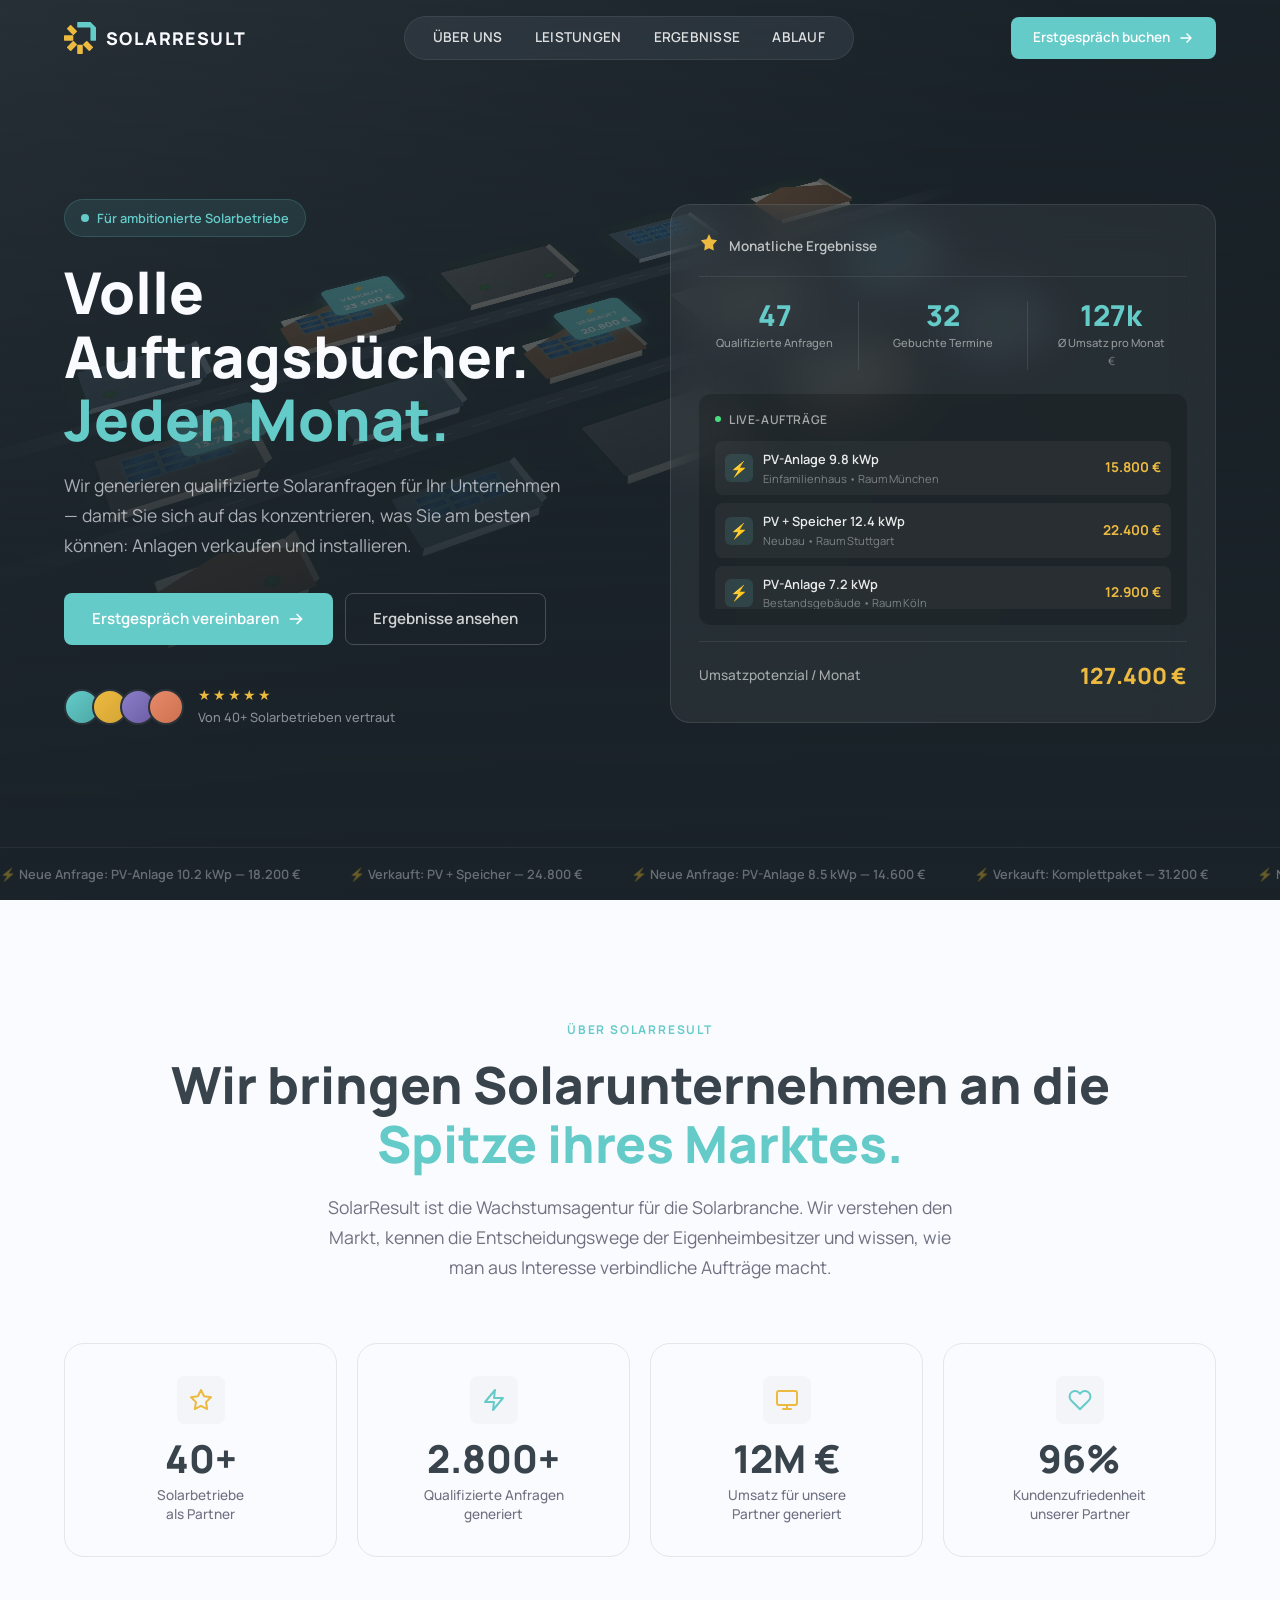
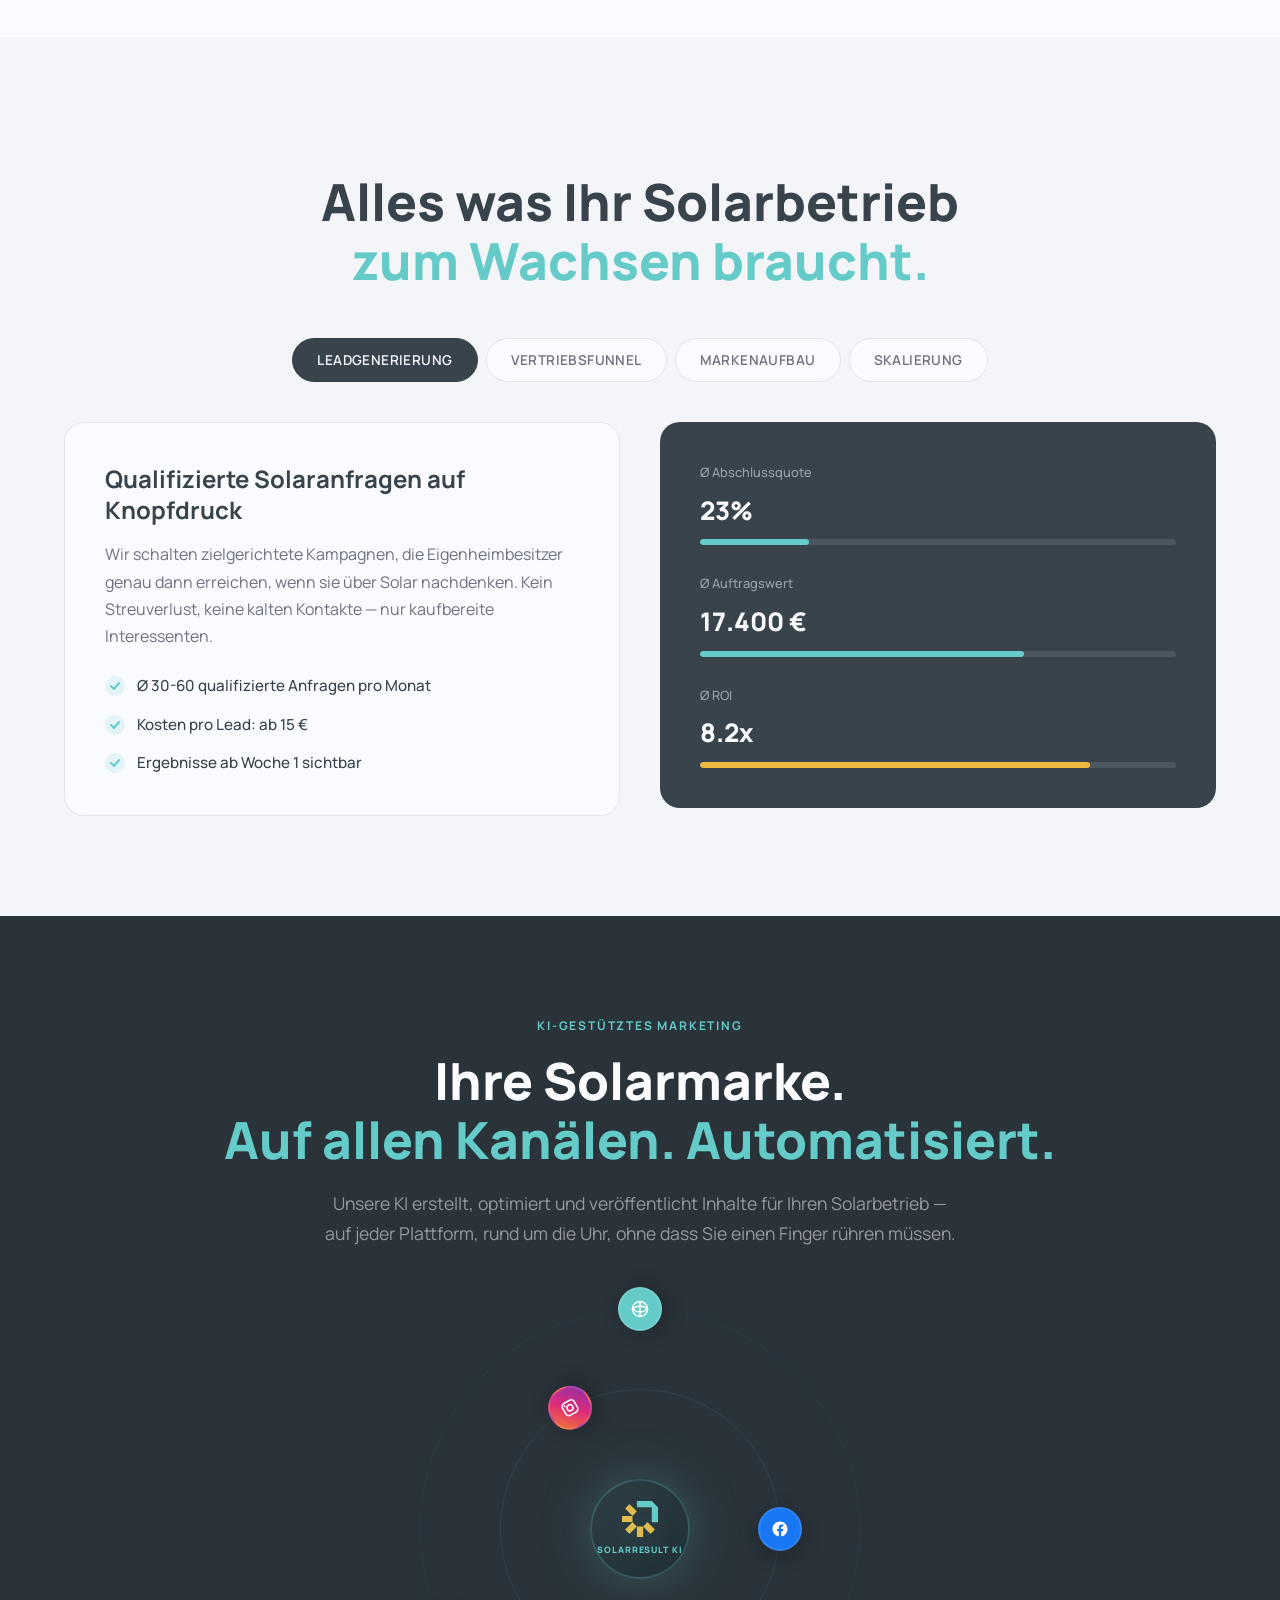
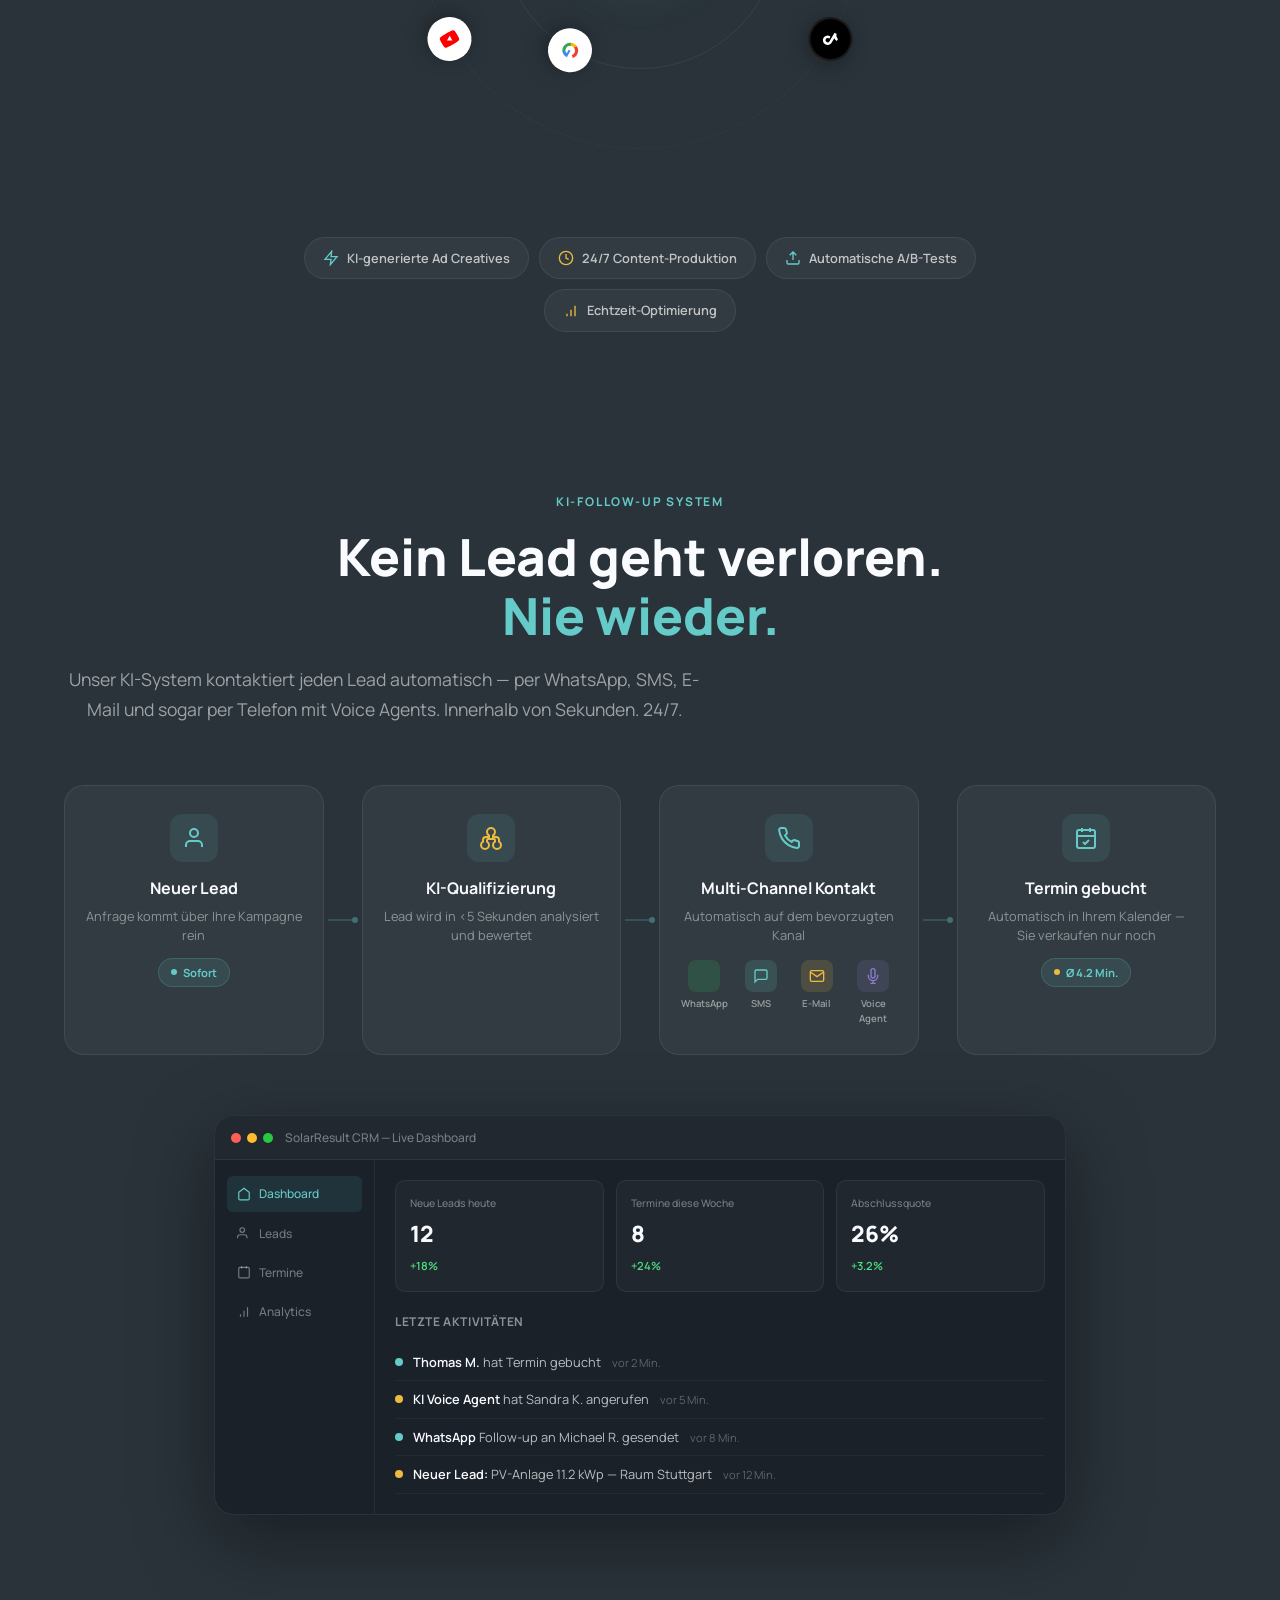
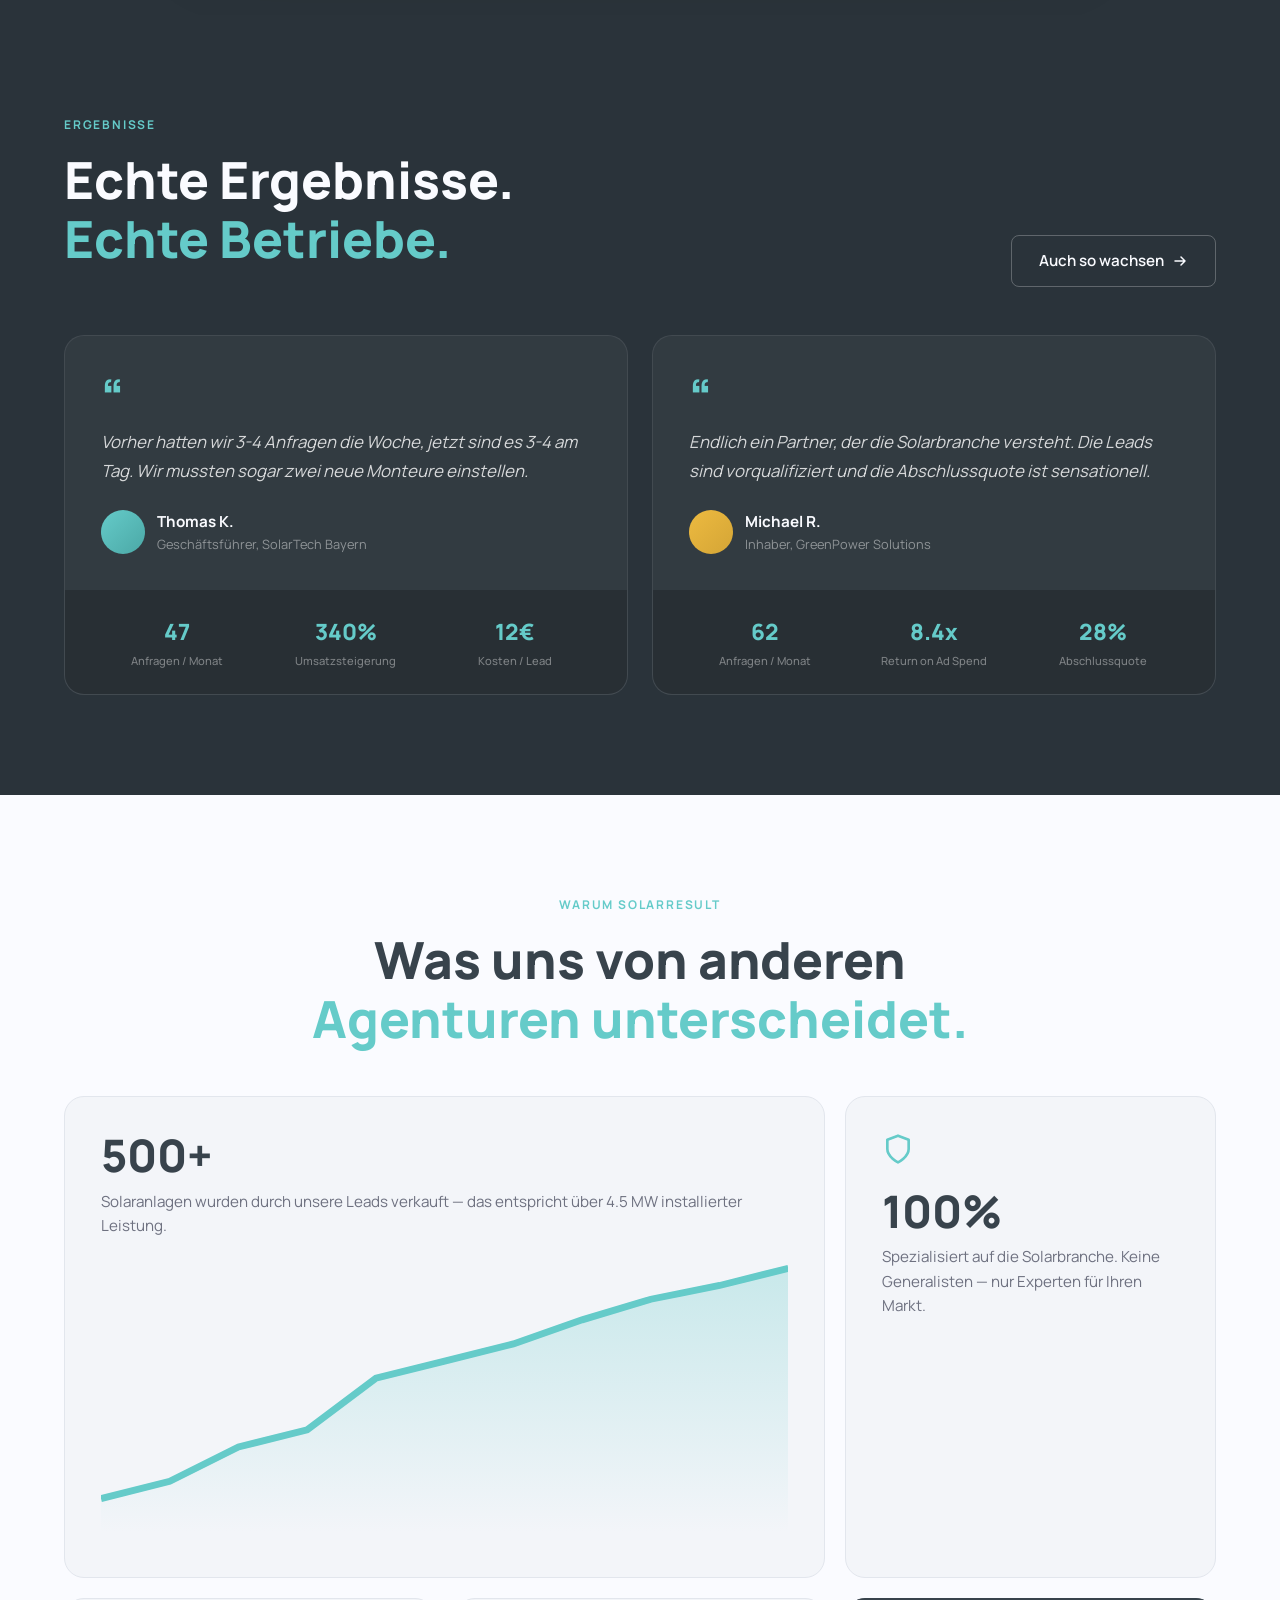
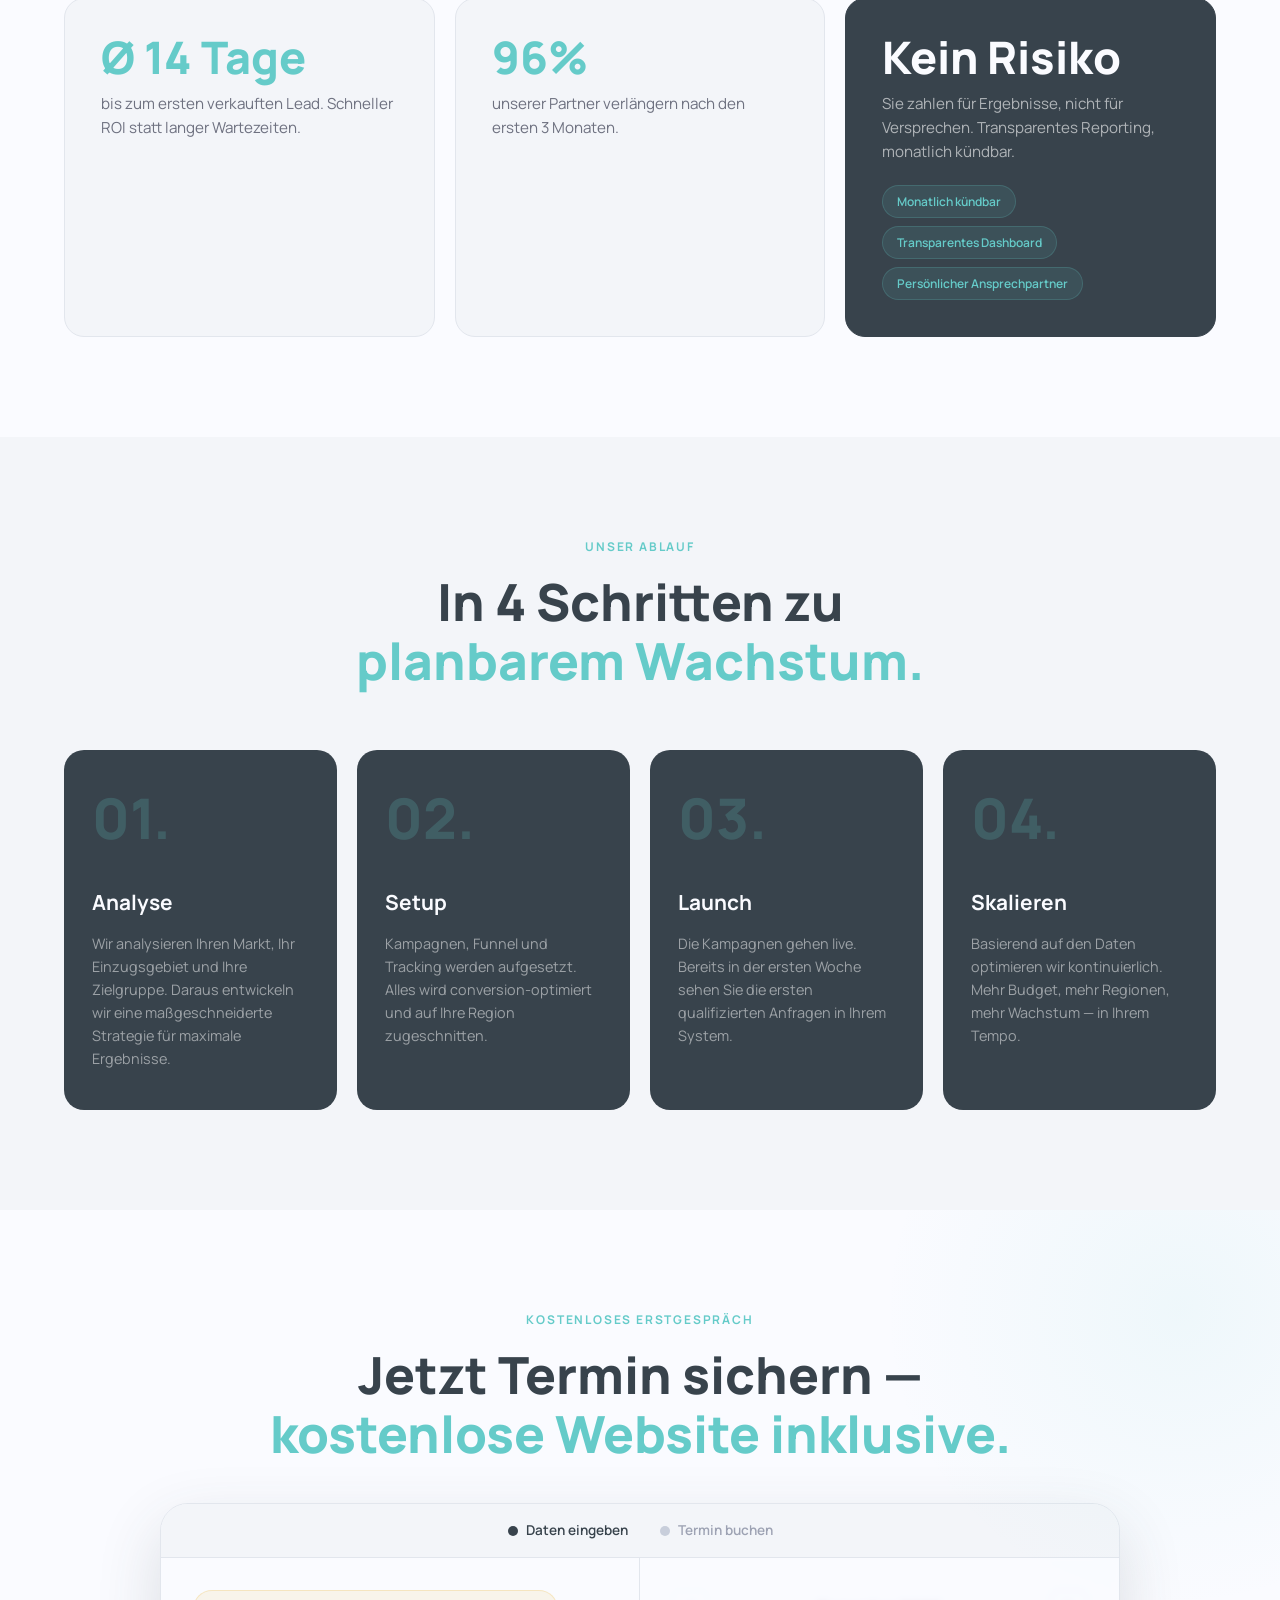
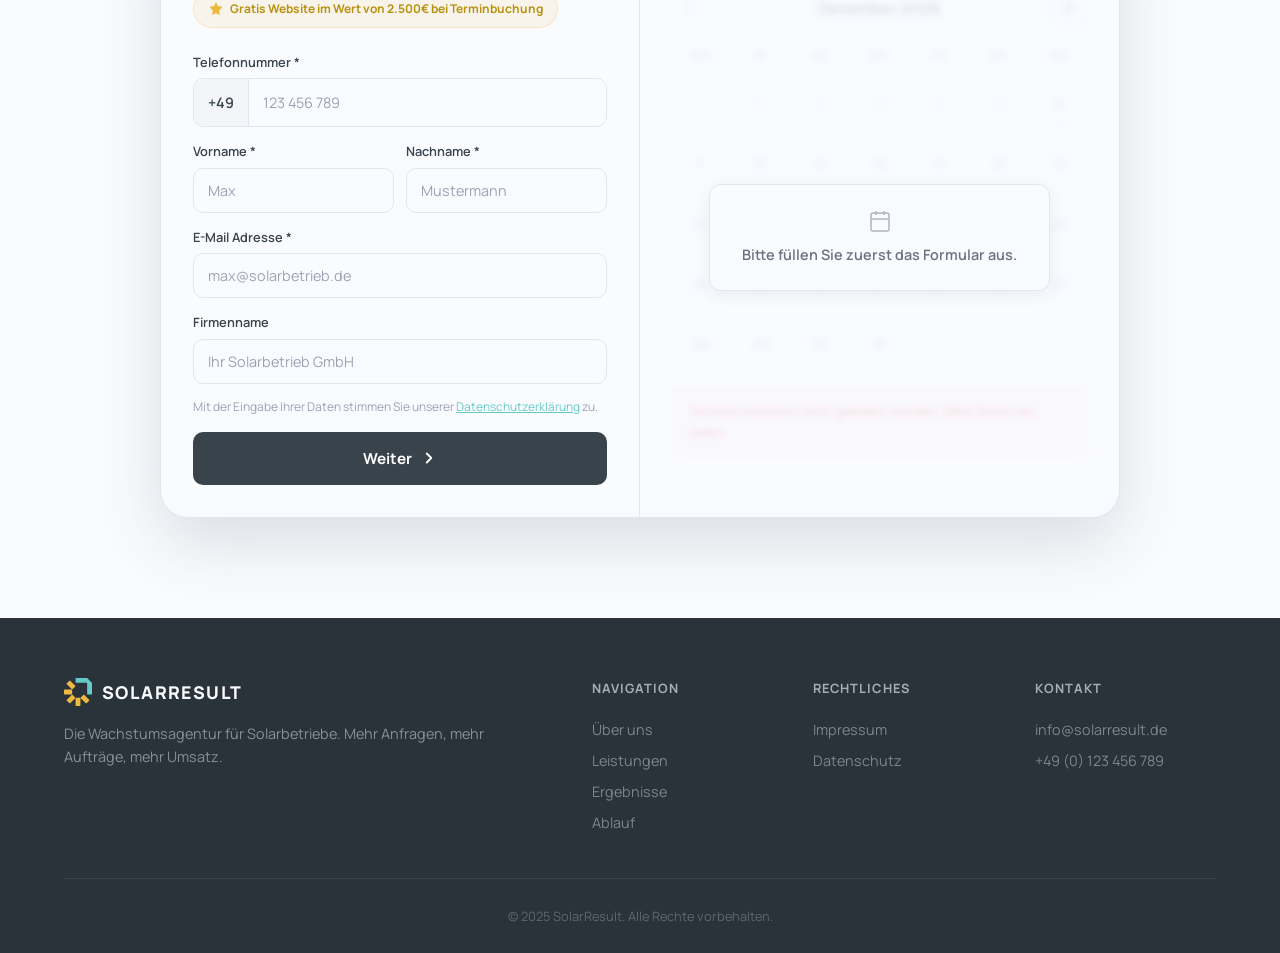
==== commit a447ae4d: "Redesign booking to iClosed-style + Google Sheet lead capture - iClosed-style layout: form LEFT, cal" ====
--- a/index.html
+++ b/index.html
@@ -1134,190 +1134,140 @@
         </div>
     </section>
 
-    <!-- Booking Section with Cal.com -->
+    <!-- Booking Section - iClosed Style -->
     <section class="booking-section" id="cta">
-        <div class="booking-container">
-            <!-- Left: Offer + Info -->
-            <div class="booking-info">
-                <div class="section-label">Erstgespräch buchen</div>
-                <h2 class="booking-title">
-                    30 Minuten, die Ihren<br>
-                    <span class="highlight">Solarbetrieb verändern.</span>
-                </h2>
-                <p class="booking-text">
-                    Buchen Sie jetzt Ihr kostenloses Erstgespräch per Google Meet.
-                    Wir analysieren Ihr Potenzial und erstellen einen konkreten Fahrplan.
-                </p>
-
-                <!-- Free Website Offer Banner -->
-                <div class="booking-offer">
-                    <div class="offer-badge">
-                        <svg width="20" height="20" viewBox="0 0 20 20" fill="none">
-                            <path d="M10 1L12.39 6.26L18.18 7.27L14.09 11.74L14.78 17.61L10 15.27L5.22 17.61L5.91 11.74L1.82 7.27L7.61 6.26L10 1Z" fill="#EDBA40"/>
+        <div class="container">
+            <div class="section-label" style="text-align:center">Kostenloses Erstgespräch</div>
+            <h2 class="section-title" style="text-align:center">
+                Jetzt Termin sichern &mdash;<br>
+                <span class="highlight">kostenlose Website inklusive.</span>
+            </h2>
+        </div>
+
+        <div class="ibp-panel" id="ibp-panel">
+            <!-- Step Indicator (top bar) -->
+            <div class="ibp-topbar">
+                <div class="ibp-topbar-step active" id="ibp-dot-1">
+                    <span class="ibp-topbar-dot"></span> Daten eingeben
+                </div>
+                <div class="ibp-topbar-step" id="ibp-dot-2">
+                    <span class="ibp-topbar-dot"></span> Termin buchen
+                </div>
+            </div>
+
+            <!-- Main: Form LEFT + Calendar RIGHT (always visible side-by-side) -->
+            <div class="ibp-split" id="ibp-split">
+                <!-- LEFT: Form -->
+                <div class="ibp-form-side" id="ibp-form-side">
+                    <!-- Offer badge -->
+                    <div class="ibp-offer-tag">
+                        <svg width="16" height="16" viewBox="0 0 20 20" fill="none"><path d="M10 1L12.39 6.26L18.18 7.27L14.09 11.74L14.78 17.61L10 15.27L5.22 17.61L5.91 11.74L1.82 7.27L7.61 6.26L10 1Z" fill="#EDBA40"/></svg>
+                        Gratis Website im Wert von 2.500&euro; bei Terminbuchung
+                    </div>
+
+                    <form id="ibp-contact-form" autocomplete="on">
+                        <div class="ibp-form-group" id="ibp-fg-phone">
+                            <label for="ibp-phone">Telefonnummer *</label>
+                            <div class="ibp-phone-row">
+                                <span class="ibp-phone-prefix">+49</span>
+                                <input type="tel" id="ibp-phone" placeholder="123 456 789" autocomplete="tel">
+                            </div>
+                        </div>
+                        <div class="ibp-form-row">
+                            <div class="ibp-form-group" id="ibp-fg-name">
+                                <label for="ibp-name">Vorname *</label>
+                                <input type="text" id="ibp-name" placeholder="Max" required autocomplete="given-name">
+                                <span class="ibp-field-error">Pflichtfeld</span>
+                            </div>
+                            <div class="ibp-form-group" id="ibp-fg-lastname">
+                                <label for="ibp-lastname">Nachname *</label>
+                                <input type="text" id="ibp-lastname" placeholder="Mustermann" required autocomplete="family-name">
+                                <span class="ibp-field-error">Pflichtfeld</span>
+                            </div>
+                        </div>
+                        <div class="ibp-form-group" id="ibp-fg-email">
+                            <label for="ibp-email">E-Mail Adresse *</label>
+                            <input type="email" id="ibp-email" placeholder="max@solarbetrieb.de" required autocomplete="email">
+                            <span class="ibp-field-error">Bitte gültige E-Mail eingeben</span>
+                        </div>
+                        <div class="ibp-form-group" id="ibp-fg-company">
+                            <label for="ibp-company">Firmenname</label>
+                            <input type="text" id="ibp-company" placeholder="Ihr Solarbetrieb GmbH" autocomplete="organization">
+                        </div>
+
+                        <p class="ibp-consent">Mit der Eingabe Ihrer Daten stimmen Sie unserer <a href="datenschutz.html" target="_blank">Datenschutzerklärung</a> zu.</p>
+
+                        <button type="submit" class="ibp-btn-continue" id="ibp-btn-continue">
+                            Weiter
+                            <svg width="18" height="18" viewBox="0 0 24 24" fill="none" stroke="currentColor" stroke-width="2.5" stroke-linecap="round" stroke-linejoin="round"><polyline points="9 18 15 12 9 6"/></svg>
+                        </button>
+                    </form>
+                </div>
+
+                <!-- RIGHT: Calendar + Slots (with overlay until form is done) -->
+                <div class="ibp-calendar-side">
+                    <!-- Overlay -->
+                    <div class="ibp-cal-overlay" id="ibp-cal-overlay">
+                        <div class="ibp-overlay-box">
+                            <svg width="24" height="24" viewBox="0 0 24 24" fill="none" stroke="currentColor" stroke-width="1.5" opacity="0.5"><rect x="3" y="4" width="18" height="18" rx="2"/><line x1="16" y1="2" x2="16" y2="6"/><line x1="8" y1="2" x2="8" y2="6"/><line x1="3" y1="10" x2="21" y2="10"/></svg>
+                            Bitte füllen Sie zuerst das Formular aus.
+                        </div>
+                    </div>
+
+                    <!-- Calendar -->
+                    <div class="ibp-cal-header">
+                        <button class="ibp-cal-nav" id="ibp-cal-prev" disabled>
+                            <svg width="18" height="18" viewBox="0 0 24 24" fill="none" stroke="currentColor" stroke-width="2.5" stroke-linecap="round" stroke-linejoin="round"><polyline points="15 18 9 12 15 6"/></svg>
+                        </button>
+                        <span class="ibp-cal-month-title" id="ibp-cal-month-title"></span>
+                        <button class="ibp-cal-nav" id="ibp-cal-next">
+                            <svg width="18" height="18" viewBox="0 0 24 24" fill="none" stroke="currentColor" stroke-width="2.5" stroke-linecap="round" stroke-linejoin="round"><polyline points="9 18 15 12 9 6"/></svg>
+                        </button>
+                    </div>
+                    <div class="ibp-cal-weekdays">
+                        <span>Mo</span><span>Di</span><span>Mi</span><span>Do</span><span>Fr</span><span>Sa</span><span>So</span>
+                    </div>
+                    <div class="ibp-cal-grid" id="ibp-cal-grid"></div>
+
+                    <!-- Time Slots (appear below calendar after date selection) -->
+                    <div class="ibp-slots-area" id="ibp-slots-area">
+                        <div class="ibp-slots-container" id="ibp-slots-container"></div>
+                    </div>
+
+                    <!-- Book button -->
+                    <button type="button" class="ibp-btn-submit" id="ibp-btn-submit">
+                        Termin verbindlich buchen
+                        <svg width="16" height="16" viewBox="0 0 24 24" fill="none" stroke="currentColor" stroke-width="2.5" stroke-linecap="round" stroke-linejoin="round"><polyline points="9 18 15 12 9 6"/></svg>
+                    </button>
+
+                    <!-- Errors -->
+                    <div class="ibp-error" id="ibp-api-error"><span id="ibp-api-error-text"></span></div>
+                    <div class="ibp-error" id="ibp-booking-error"><span id="ibp-booking-error-text"></span></div>
+                </div>
+            </div>
+
+            <!-- Confirmation (replaces everything) -->
+            <div class="ibp-step" id="ibp-step-3">
+                <div class="ibp-confirm">
+                    <div class="ibp-confirm-icon">
+                        <svg width="56" height="56" viewBox="0 0 24 24" fill="none">
+                            <circle cx="12" cy="12" r="11" stroke="#65CBC9" stroke-width="2"/>
+                            <path d="M7 12.5l3 3 7-7" stroke="#65CBC9" stroke-width="2.5" stroke-linecap="round" stroke-linejoin="round"/>
                         </svg>
-                        Exklusives Angebot
-                    </div>
-                    <h3 class="offer-title">Kostenlose Premium-Website</h3>
-                    <p class="offer-text">
-                        Jeder, der jetzt ein Erstgespräch bucht, erhält eine
-                        <strong>professionelle, conversion-optimierte Website</strong>
-                        für seinen Solarbetrieb &mdash; komplett kostenlos.
-                    </p>
-                    <div class="offer-value">
-                        <span class="offer-value-old">Wert: 2.500 &euro;</span>
-                        <span class="offer-value-new">Für Sie: 0 &euro;</span>
-                    </div>
-                </div>
-
-                <div class="booking-checklist">
-                    <div class="booking-check">
-                        <svg width="20" height="20" viewBox="0 0 20 20" fill="none"><circle cx="10" cy="10" r="10" fill="#65CBC9" opacity="0.15"/><path d="M6 10l3 3 5-6" stroke="#65CBC9" stroke-width="2" stroke-linecap="round" stroke-linejoin="round"/></svg>
-                        30 Min. Google Meet Gespräch
-                    </div>
-                    <div class="booking-check">
-                        <svg width="20" height="20" viewBox="0 0 20 20" fill="none"><circle cx="10" cy="10" r="10" fill="#65CBC9" opacity="0.15"/><path d="M6 10l3 3 5-6" stroke="#65CBC9" stroke-width="2" stroke-linecap="round" stroke-linejoin="round"/></svg>
-                        Individuelle Markt- & Potenzialanalyse
-                    </div>
-                    <div class="booking-check">
-                        <svg width="20" height="20" viewBox="0 0 20 20" fill="none"><circle cx="10" cy="10" r="10" fill="#65CBC9" opacity="0.15"/><path d="M6 10l3 3 5-6" stroke="#65CBC9" stroke-width="2" stroke-linecap="round" stroke-linejoin="round"/></svg>
-                        Konkreter Fahrplan für Ihr Wachstum
-                    </div>
-                    <div class="booking-check">
-                        <svg width="20" height="20" viewBox="0 0 20 20" fill="none"><circle cx="10" cy="10" r="10" fill="#65CBC9" opacity="0.15"/><path d="M6 10l3 3 5-6" stroke="#65CBC9" stroke-width="2" stroke-linecap="round" stroke-linejoin="round"/></svg>
-                        100% kostenlos & unverbindlich
-                    </div>
-                </div>
-                <p class="booking-micro">Begrenzte Plätze &mdash; Max. 3 neue Partner pro Monat.</p>
-            </div>
-
-            <!-- Right: Custom Booking Panel -->
-            <div class="booking-calendar">
-                <div class="ibp-panel">
-                    <!-- Step Indicator -->
-                    <div class="ibp-steps-indicator">
-                        <div class="ibp-step-label active" id="ibp-dot-1">
-                            <span class="ibp-step-num">1</span>
-                            <span class="ibp-step-name">Kontaktdaten</span>
-                        </div>
-                        <div class="ibp-line" id="ibp-line-1"></div>
-                        <div class="ibp-step-label" id="ibp-dot-2">
-                            <span class="ibp-step-num">2</span>
-                            <span class="ibp-step-name">Termin wählen</span>
-                        </div>
-                        <div class="ibp-line" id="ibp-line-2"></div>
-                        <div class="ibp-step-label" id="ibp-dot-3">
-                            <span class="ibp-step-num">3</span>
-                            <span class="ibp-step-name">Bestätigung</span>
-                        </div>
-                    </div>
-
-                    <!-- Step 1: Contact Form (FIRST) -->
-                    <div class="ibp-step active" id="ibp-step-1">
-                        <div class="ibp-form-header">
-                            <h3>Erzählen Sie uns von sich</h3>
-                            <p class="ibp-form-subtitle">Damit wir uns optimal auf das Gespräch vorbereiten können.</p>
-                        </div>
-                        <form id="ibp-contact-form" autocomplete="on">
-                            <div class="ibp-form-row">
-                                <div class="ibp-form-group" id="ibp-fg-name">
-                                    <label for="ibp-name">Ihr Name *</label>
-                                    <input type="text" id="ibp-name" placeholder="Max Mustermann" required autocomplete="name">
-                                    <span class="ibp-field-error">Bitte geben Sie Ihren Namen ein</span>
-                                </div>
-                                <div class="ibp-form-group" id="ibp-fg-email">
-                                    <label for="ibp-email">E-Mail Adresse *</label>
-                                    <input type="email" id="ibp-email" placeholder="max@beispiel.de" required autocomplete="email">
-                                    <span class="ibp-field-error">Bitte geben Sie eine gültige E-Mail ein</span>
-                                </div>
-                            </div>
-                            <div class="ibp-form-group" id="ibp-fg-phone">
-                                <label for="ibp-phone">Telefonnummer</label>
-                                <input type="tel" id="ibp-phone" placeholder="+49 123 456 789" autocomplete="tel">
-                            </div>
-                            <div class="ibp-form-group" id="ibp-fg-company">
-                                <label for="ibp-company">Firmenname (optional)</label>
-                                <input type="text" id="ibp-company" placeholder="Ihr Solarbetrieb GmbH" autocomplete="organization">
-                            </div>
-                            <div class="ibp-form-group" id="ibp-fg-notes">
-                                <label for="ibp-notes">Was ist Ihr aktuelles Ziel? (optional)</label>
-                                <textarea id="ibp-notes" rows="3" placeholder="z.B. Mehr Anfragen in meiner Region, Team aufbauen, Abschlussquote verbessern..."></textarea>
-                            </div>
-                            <button type="submit" class="ibp-btn-next-step">
-                                Weiter zur Terminauswahl
-                                <svg width="16" height="16" viewBox="0 0 24 24" fill="none" stroke="currentColor" stroke-width="2.5" stroke-linecap="round" stroke-linejoin="round"><polyline points="9 18 15 12 9 6"/></svg>
-                            </button>
-                        </form>
-                    </div>
-
-                    <!-- Step 2: Calendar + Time Slots (side-by-side on desktop) -->
-                    <div class="ibp-step" id="ibp-step-2">
-                        <div class="ibp-form-header">
-                            <h3>Wählen Sie Ihren Termin</h3>
-                            <p class="ibp-form-subtitle">30 Minuten &bull; Google Meet &bull; Kostenlos</p>
-                        </div>
-                        <div class="ibp-cal-layout">
-                            <!-- Calendar Left -->
-                            <div class="ibp-cal-left">
-                                <div class="ibp-cal-header">
-                                    <button class="ibp-cal-nav" id="ibp-cal-prev" aria-label="Vorheriger Monat">
-                                        <svg width="18" height="18" viewBox="0 0 24 24" fill="none" stroke="currentColor" stroke-width="2.5" stroke-linecap="round" stroke-linejoin="round"><polyline points="15 18 9 12 15 6"/></svg>
-                                    </button>
-                                    <span class="ibp-cal-month-title" id="ibp-cal-month-title"></span>
-                                    <button class="ibp-cal-nav" id="ibp-cal-next" aria-label="Nächster Monat">
-                                        <svg width="18" height="18" viewBox="0 0 24 24" fill="none" stroke="currentColor" stroke-width="2.5" stroke-linecap="round" stroke-linejoin="round"><polyline points="9 18 15 12 9 6"/></svg>
-                                    </button>
-                                </div>
-                                <div class="ibp-cal-weekdays">
-                                    <span>Mo</span><span>Di</span><span>Mi</span><span>Do</span><span>Fr</span><span>Sa</span><span>So</span>
-                                </div>
-                                <div class="ibp-cal-grid" id="ibp-cal-grid"></div>
-                            </div>
-                            <!-- Slots Right (appears on desktop as sidebar) -->
-                            <div class="ibp-cal-right" id="ibp-cal-right">
-                                <div class="ibp-slots-container" id="ibp-slots-container">
-                                    <div class="ibp-slots-placeholder">
-                                        <svg width="32" height="32" viewBox="0 0 24 24" fill="none" stroke="currentColor" stroke-width="1.5" opacity="0.3"><circle cx="12" cy="12" r="10"/><polyline points="12 6 12 12 16 14"/></svg>
-                                        <span>Wählen Sie einen Tag aus dem Kalender</span>
-                                    </div>
-                                </div>
-                            </div>
-                        </div>
-                        <!-- API Error -->
-                        <div class="ibp-error" id="ibp-api-error">
-                            <span id="ibp-api-error-text"></span>
-                        </div>
-                        <!-- Booking Error -->
-                        <div class="ibp-error" id="ibp-booking-error">
-                            <span id="ibp-booking-error-text"></span>
-                        </div>
-                        <div class="ibp-step2-actions">
-                            <button type="button" class="ibp-btn-back" id="ibp-btn-back">
-                                <svg width="16" height="16" viewBox="0 0 24 24" fill="none" stroke="currentColor" stroke-width="2.5" stroke-linecap="round" stroke-linejoin="round"><polyline points="15 18 9 12 15 6"/></svg>
-                                Zurück
-                            </button>
-                            <button type="button" class="ibp-btn-submit" id="ibp-btn-submit">
-                                Termin verbindlich buchen
-                                <svg width="16" height="16" viewBox="0 0 24 24" fill="none" stroke="currentColor" stroke-width="2.5" stroke-linecap="round" stroke-linejoin="round"><polyline points="9 18 15 12 9 6"/></svg>
-                            </button>
-                        </div>
-                    </div>
-
-                    <!-- Step 3: Confirmation -->
-                    <div class="ibp-step" id="ibp-step-3">
-                        <div class="ibp-confirm">
-                            <div class="ibp-confirm-icon">
-                                <svg width="56" height="56" viewBox="0 0 24 24" fill="none">
-                                    <circle cx="12" cy="12" r="11" stroke="#65CBC9" stroke-width="2"/>
-                                    <path d="M7 12.5l3 3 7-7" stroke="#65CBC9" stroke-width="2.5" stroke-linecap="round" stroke-linejoin="round"/>
-                                </svg>
-                            </div>
-                            <h3 class="ibp-confirm-title">Termin gebucht!</h3>
-                            <p class="ibp-confirm-text">Sie erhalten in Kürze eine Bestätigung per E-Mail mit dem Google Meet Link.</p>
-                            <div class="ibp-confirm-details" id="ibp-confirm-details"></div>
-                        </div>
-                    </div>
-                </div>
-            </div>
+                    </div>
+                    <h3 class="ibp-confirm-title">Termin gebucht!</h3>
+                    <p class="ibp-confirm-text">Sie erhalten in Kürze eine Bestätigung per E-Mail mit dem Google Meet Link.</p>
+                    <div class="ibp-confirm-details" id="ibp-confirm-details"></div>
+                </div>
+            </div>
+        </div>
+
+        <!-- Hidden elements for JS compatibility -->
+        <div style="display:none">
+            <div id="ibp-line-1"></div>
+            <div id="ibp-line-2"></div>
+            <div id="ibp-step-1"></div>
+            <div id="ibp-step-2"></div>
         </div>
     </section>
 
--- a/styles.css
+++ b/styles.css
@@ -1272,123 +1272,135 @@
     font-weight: 500;
 }
 
-/* Custom Booking Panel */
-.booking-calendar {
-    position: relative;
-}
-
+/* ============================
+   iBP PANEL - iClosed Style
+   ============================ */
 .ibp-panel {
+    max-width: 960px;
+    margin: 40px auto 0;
     background: var(--white);
     border: 1px solid var(--gray-200);
-    border-radius: var(--radius-lg);
+    border-radius: var(--radius-xl);
     overflow: hidden;
-    box-shadow: var(--shadow-lg);
-    padding: 28px;
-}
-
-/* Step Indicator */
-.ibp-steps-indicator {
+    box-shadow: var(--shadow-xl);
+}
+
+/* Top Bar (step indicator) */
+.ibp-topbar {
     display: flex;
     align-items: center;
     justify-content: center;
-    gap: 0;
-    margin-bottom: 28px;
-}
-
-.ibp-step-label {
+    gap: 32px;
+    padding: 16px 24px;
+    border-bottom: 1px solid var(--gray-200);
+    background: var(--gray-100);
+}
+
+.ibp-topbar-step {
     display: flex;
     align-items: center;
     gap: 8px;
-    flex-shrink: 0;
-}
-
-.ibp-step-num {
-    width: 30px; height: 30px;
-    border-radius: 50%;
-    display: flex;
-    align-items: center;
-    justify-content: center;
-    font-size: 0.75rem;
-    font-weight: 700;
-    border: 2px solid var(--gray-200);
-    color: var(--gray-400);
-    background: var(--white);
-    transition: all 0.3s;
-}
-
-.ibp-step-name {
-    font-size: 0.8rem;
+    font-size: 0.85rem;
     font-weight: 600;
     color: var(--gray-400);
     transition: color 0.3s;
 }
 
-.ibp-step-label.active .ibp-step-num {
-    border-color: var(--teal);
-    background: var(--teal);
-    color: #fff;
-}
-
-.ibp-step-label.active .ibp-step-name {
-    color: var(--dark);
-}
-
-.ibp-step-label.done .ibp-step-num {
-    border-color: var(--teal);
-    background: rgba(101, 203, 201, 0.1);
-    color: var(--teal);
-}
-
-.ibp-step-label.done .ibp-step-name {
-    color: var(--teal);
-}
-
-.ibp-line {
-    width: 32px; height: 2px;
-    background: var(--gray-200);
+.ibp-topbar-dot {
+    width: 10px; height: 10px;
+    border-radius: 50%;
+    background: var(--gray-300);
     transition: background 0.3s;
-    margin: 0 8px;
-    flex-shrink: 0;
-}
-
-.ibp-line.filled {
-    background: var(--teal);
-}
-
-/* Steps */
-.ibp-step {
-    display: none;
-}
-
-.ibp-step.active {
-    display: block;
-    animation: ibpFadeIn 0.3s ease;
-}
-
-@keyframes ibpFadeIn {
-    from { opacity: 0; transform: translateY(8px); }
-    to { opacity: 1; transform: translateY(0); }
-}
-
-/* Form Row (side-by-side inputs) */
-.ibp-form-row {
+}
+
+.ibp-topbar-step.active { color: var(--dark); }
+.ibp-topbar-step.active .ibp-topbar-dot { background: var(--dark); }
+.ibp-topbar-step.done { color: var(--teal); }
+.ibp-topbar-step.done .ibp-topbar-dot { background: var(--teal); }
+
+/* Split Layout: Form Left + Calendar Right */
+.ibp-split {
     display: grid;
     grid-template-columns: 1fr 1fr;
-    gap: 16px;
-}
-
-.ibp-form-subtitle {
+}
+
+/* Left: Form Side */
+.ibp-form-side {
+    padding: 32px;
+    border-right: 1px solid var(--gray-200);
+}
+
+.ibp-form-side.completed {
+    opacity: 0.5;
+    pointer-events: none;
+}
+
+/* Offer tag */
+.ibp-offer-tag {
+    display: inline-flex;
+    align-items: center;
+    gap: 6px;
+    background: rgba(237, 186, 64, 0.1);
+    border: 1px solid rgba(237, 186, 64, 0.25);
+    color: #b8910f;
+    padding: 8px 14px;
+    border-radius: 100px;
+    font-size: 0.75rem;
+    font-weight: 700;
+    margin-bottom: 24px;
+}
+
+/* Phone row with prefix */
+.ibp-phone-row {
+    display: flex;
+    align-items: center;
+    border: 1.5px solid var(--gray-200);
+    border-radius: 10px;
+    overflow: hidden;
+    transition: border-color 0.2s;
+}
+
+.ibp-phone-row:focus-within {
+    border-color: var(--teal);
+}
+
+.ibp-phone-prefix {
+    padding: 12px 14px;
+    background: var(--gray-100);
+    border-right: 1px solid var(--gray-200);
     font-size: 0.9rem;
-    color: var(--gray-500);
-    margin-top: 2px;
-}
-
-.ibp-btn-next-step {
+    font-weight: 600;
+    color: var(--dark);
+    white-space: nowrap;
+}
+
+.ibp-phone-row input {
+    border: none !important;
+    border-radius: 0 !important;
+    padding: 12px 14px;
+}
+
+.ibp-phone-row input:focus {
+    border: none !important;
+}
+
+/* Consent text */
+.ibp-consent {
+    font-size: 0.75rem;
+    color: var(--gray-400);
+    line-height: 1.5;
+    margin-bottom: 16px;
+}
+
+.ibp-consent a { color: var(--teal); text-decoration: underline; }
+
+/* Continue Button */
+.ibp-btn-continue {
     width: 100%;
     padding: 16px;
     border: none;
     border-radius: 10px;
-    background: var(--teal);
+    background: var(--dark);
     color: #fff;
     font-family: 'Manrope', sans-serif;
     font-size: 0.95rem;
@@ -1398,37 +1410,58 @@
     align-items: center;
     justify-content: center;
     gap: 8px;
-    margin-top: 8px;
     transition: all 0.2s;
 }
 
-.ibp-btn-next-step:hover {
-    background: var(--teal-dark);
+.ibp-btn-continue:hover {
+    background: #2A333A;
     transform: translateY(-1px);
-    box-shadow: 0 6px 20px rgba(101, 203, 201, 0.3);
-}
-
-/* Calendar Layout - DESKTOP: side-by-side */
-.ibp-cal-layout {
-    display: grid;
-    grid-template-columns: 1fr 260px;
-    gap: 0;
+    box-shadow: 0 6px 20px rgba(56, 67, 76, 0.25);
+}
+
+/* Right: Calendar Side */
+.ibp-calendar-side {
+    padding: 32px;
+    position: relative;
+}
+
+/* Calendar Overlay */
+.ibp-cal-overlay {
+    position: absolute;
+    inset: 0;
+    background: rgba(250, 251, 255, 0.85);
+    backdrop-filter: blur(3px);
+    -webkit-backdrop-filter: blur(3px);
+    z-index: 10;
+    display: flex;
+    align-items: center;
+    justify-content: center;
+    transition: opacity 0.4s, visibility 0.4s;
+}
+
+.ibp-cal-overlay.hidden {
+    opacity: 0;
+    visibility: hidden;
+    pointer-events: none;
+}
+
+.ibp-overlay-box {
+    display: flex;
+    flex-direction: column;
+    align-items: center;
+    gap: 10px;
+    padding: 24px 32px;
+    background: var(--white);
     border: 1px solid var(--gray-200);
     border-radius: var(--radius-md);
-    overflow: hidden;
-}
-
-.ibp-cal-left {
-    padding: 20px;
-}
-
-/* Step 2 actions */
-.ibp-step2-actions {
-    display: flex;
-    gap: 12px;
-    margin-top: 20px;
-}
-
+    box-shadow: var(--shadow-md);
+    font-size: 0.9rem;
+    font-weight: 600;
+    color: var(--gray-500);
+    text-align: center;
+}
+
+/* Calendar styles (shared) */
 .ibp-cal-header {
     display: flex;
     align-items: center;
@@ -1455,17 +1488,9 @@
     transition: all 0.2s;
 }
 
-.ibp-cal-nav:hover:not(:disabled) {
-    border-color: var(--teal);
-    color: var(--teal);
-}
-
-.ibp-cal-nav:disabled {
-    opacity: 0.3;
-    cursor: not-allowed;
-}
-
-/* Weekday Headers */
+.ibp-cal-nav:hover:not(:disabled) { border-color: var(--teal); color: var(--teal); }
+.ibp-cal-nav:disabled { opacity: 0.3; cursor: not-allowed; }
+
 .ibp-cal-weekdays {
     display: grid;
     grid-template-columns: repeat(7, 1fr);
@@ -1483,7 +1508,6 @@
     padding: 4px 0;
 }
 
-/* Calendar Grid */
 .ibp-cal-grid {
     display: grid;
     grid-template-columns: repeat(7, 1fr);
@@ -1506,88 +1530,36 @@
     justify-content: center;
 }
 
-.ibp-cal-day.empty {
-    visibility: hidden;
-}
-
-.ibp-cal-day.available {
-    color: var(--dark);
-    cursor: pointer;
-    background: rgba(101, 203, 201, 0.06);
-    border: 1px solid transparent;
-}
-
-.ibp-cal-day.available:hover {
-    background: rgba(101, 203, 201, 0.15);
-    border-color: var(--teal);
-}
-
-.ibp-cal-day.today {
-    font-weight: 800;
-    position: relative;
-}
-
-.ibp-cal-day.today::after {
-    content: '';
-    position: absolute;
-    bottom: 4px;
-    width: 4px; height: 4px;
-    background: var(--teal);
-    border-radius: 50%;
-}
-
-.ibp-cal-day.selected {
-    background: var(--teal) !important;
-    color: #fff !important;
-    border-color: var(--teal) !important;
-}
-
-.ibp-cal-day.disabled {
-    color: var(--gray-300);
-    cursor: not-allowed;
-}
-
-/* Slots Panel - DESKTOP: always visible as right sidebar */
-.ibp-cal-right {
-    border-left: 1px solid var(--gray-200);
-    background: var(--gray-100);
-    padding: 20px;
-    display: flex;
-    flex-direction: column;
-}
-
-.ibp-cal-right.has-slots .ibp-slots-placeholder {
-    display: none;
-}
-
-.ibp-slots-placeholder {
-    display: flex;
-    flex-direction: column;
-    align-items: center;
-    gap: 8px;
-    padding: 24px;
-    color: var(--gray-400);
-    font-size: 0.85rem;
-}
+.ibp-cal-day.empty { visibility: hidden; }
+.ibp-cal-day.available { color: var(--dark); cursor: pointer; background: rgba(101,203,201,0.06); border: 1px solid transparent; }
+.ibp-cal-day.available:hover { background: rgba(101,203,201,0.15); border-color: var(--teal); }
+.ibp-cal-day.today { font-weight: 800; position: relative; }
+.ibp-cal-day.today::after { content:''; position:absolute; bottom:4px; width:4px; height:4px; background:var(--teal); border-radius:50%; }
+.ibp-cal-day.selected { background: var(--teal) !important; color: #fff !important; border-color: var(--teal) !important; }
+.ibp-cal-day.disabled { color: var(--gray-300); cursor: not-allowed; }
+
+/* Slots area */
+.ibp-slots-area { margin-top: 16px; }
+
+.ibp-slots-container { }
 
 .ibp-slots-date {
     font-size: 0.85rem;
     font-weight: 700;
     color: var(--dark);
-    margin-bottom: 12px;
+    margin-bottom: 10px;
 }
 
 .ibp-slots-scroll {
-    display: flex;
-    flex-direction: column;
+    display: grid;
+    grid-template-columns: repeat(3, 1fr);
     gap: 6px;
-    max-height: 280px;
+    max-height: 180px;
     overflow-y: auto;
-    flex: 1;
 }
 
 .ibp-slot-btn {
-    padding: 10px 8px;
+    padding: 10px 6px;
     border: 1.5px solid var(--gray-200);
     border-radius: 8px;
     background: var(--white);
@@ -1600,160 +1572,15 @@
     text-align: center;
 }
 
-.ibp-slot-btn:hover {
-    border-color: var(--teal);
-    color: var(--teal);
-}
-
-.ibp-slot-btn.selected {
-    background: var(--teal);
-    border-color: var(--teal);
-    color: #fff;
-}
-
-.ibp-slots-empty {
-    padding: 20px;
-    text-align: center;
-    color: var(--gray-400);
-    font-size: 0.85rem;
-}
-
-/* Submit button visibility controlled by JS */
-.ibp-step2-actions .ibp-btn-submit {
-    opacity: 0.5;
-    pointer-events: none;
-    transition: all 0.3s;
-}
-
-.ibp-step2-actions .ibp-btn-submit.ready {
-    opacity: 1;
-    pointer-events: auto;
-}
-
-/* Error */
-.ibp-error {
-    display: none;
-    background: rgba(239, 68, 68, 0.08);
-    border: 1px solid rgba(239, 68, 68, 0.2);
-    border-radius: 8px;
-    padding: 12px 16px;
-    margin-top: 12px;
-    font-size: 0.85rem;
-    color: #DC2626;
-    font-weight: 500;
-}
-
-.ibp-error.visible {
-    display: block;
-}
-
-/* Form (Step 2) */
-.ibp-form-header {
-    margin-bottom: 24px;
-}
-
-.ibp-form-header h3 {
-    font-size: 1.3rem;
-    font-weight: 700;
-    color: var(--dark);
-    margin-bottom: 4px;
-}
-
-.ibp-selected-datetime {
-    font-size: 0.9rem;
-    color: var(--teal);
-    font-weight: 600;
-}
-
-.ibp-form-group {
-    margin-bottom: 16px;
-}
-
-.ibp-form-group label {
-    display: block;
-    font-size: 0.8rem;
-    font-weight: 600;
-    color: var(--dark);
-    margin-bottom: 6px;
-}
-
-.ibp-form-group input,
-.ibp-form-group textarea {
+.ibp-slot-btn:hover { border-color: var(--teal); color: var(--teal); }
+.ibp-slot-btn.selected { background: var(--teal); border-color: var(--teal); color: #fff; }
+
+.ibp-slots-empty { padding: 16px; text-align: center; color: var(--gray-400); font-size: 0.85rem; }
+
+/* Submit button */
+.ibp-btn-submit {
     width: 100%;
-    padding: 12px 14px;
-    border: 1.5px solid var(--gray-200);
-    border-radius: 10px;
-    font-family: 'Manrope', sans-serif;
-    font-size: 0.9rem;
-    color: var(--dark);
-    background: var(--white);
-    transition: border-color 0.2s;
-    outline: none;
-}
-
-.ibp-form-group input:focus,
-.ibp-form-group textarea:focus {
-    border-color: var(--teal);
-}
-
-.ibp-form-group input::placeholder,
-.ibp-form-group textarea::placeholder {
-    color: var(--gray-400);
-}
-
-.ibp-form-group textarea {
-    resize: vertical;
-    min-height: 80px;
-}
-
-.ibp-field-error {
-    display: none;
-    font-size: 0.75rem;
-    color: #DC2626;
-    margin-top: 4px;
-    font-weight: 500;
-}
-
-.ibp-form-group.has-error input,
-.ibp-form-group.has-error textarea {
-    border-color: #DC2626;
-}
-
-.ibp-form-group.has-error .ibp-field-error {
-    display: block;
-}
-
-/* Form Actions */
-.ibp-form-actions {
-    display: flex;
-    gap: 12px;
-    margin-top: 24px;
-}
-
-.ibp-btn-back {
-    padding: 14px 20px;
-    border: 1.5px solid var(--gray-200);
-    border-radius: 10px;
-    background: var(--white);
-    font-family: 'Manrope', sans-serif;
-    font-size: 0.9rem;
-    font-weight: 600;
-    color: var(--gray-500);
-    cursor: pointer;
-    display: flex;
-    align-items: center;
-    gap: 6px;
-    transition: all 0.2s;
-}
-
-.ibp-btn-back:hover {
-    border-color: var(--dark);
-    color: var(--dark);
-}
-
-.ibp-btn-submit {
-    flex: 1;
-    padding: 14px 20px;
+    padding: 16px;
     border: none;
     border-radius: 10px;
     background: var(--teal);
@@ -1762,116 +1589,66 @@
     font-size: 0.95rem;
     font-weight: 700;
     cursor: pointer;
-    display: flex;
+    display: none;
     align-items: center;
     justify-content: center;
     gap: 6px;
+    margin-top: 16px;
     transition: all 0.2s;
-}
-
-.ibp-btn-submit:hover:not(:disabled) {
-    background: var(--teal-dark);
-}
-
-.ibp-btn-submit:disabled {
-    opacity: 0.7;
-    cursor: not-allowed;
-}
+    opacity: 0.5;
+    pointer-events: none;
+}
+
+.ibp-btn-submit.visible { display: flex; }
+.ibp-btn-submit.ready { opacity: 1; pointer-events: auto; }
+.ibp-btn-submit:hover:not(:disabled) { background: var(--teal-dark); }
+.ibp-btn-submit:disabled { opacity: 0.7; cursor: not-allowed; }
+
+/* Form inputs (shared) */
+.ibp-form-row { display: grid; grid-template-columns: 1fr 1fr; gap: 12px; }
+.ibp-form-group { margin-bottom: 14px; }
+.ibp-form-group label { display: block; font-size: 0.8rem; font-weight: 600; color: var(--dark); margin-bottom: 6px; }
+.ibp-form-group input, .ibp-form-group textarea {
+    width: 100%; padding: 12px 14px; border: 1.5px solid var(--gray-200); border-radius: 10px;
+    font-family: 'Manrope', sans-serif; font-size: 0.9rem; color: var(--dark);
+    background: var(--white); transition: border-color 0.2s; outline: none;
+}
+.ibp-form-group input:focus, .ibp-form-group textarea:focus { border-color: var(--teal); }
+.ibp-form-group input::placeholder, .ibp-form-group textarea::placeholder { color: var(--gray-400); }
+.ibp-field-error { display: none; font-size: 0.75rem; color: #DC2626; margin-top: 4px; font-weight: 500; }
+.ibp-form-group.has-error input { border-color: #DC2626; }
+.ibp-form-group.has-error .ibp-field-error { display: block; }
+
+/* Error */
+.ibp-error { display: none; background: rgba(239,68,68,0.08); border: 1px solid rgba(239,68,68,0.2); border-radius: 8px; padding: 12px 16px; margin-top: 12px; font-size: 0.85rem; color: #DC2626; font-weight: 500; }
+.ibp-error.visible { display: block; }
 
 /* Spinner */
-.ibp-spinner {
-    display: inline-block;
-    width: 16px; height: 16px;
-    border: 2px solid rgba(255,255,255,0.3);
-    border-top-color: #fff;
-    border-radius: 50%;
-    animation: ibpSpin 0.6s linear infinite;
-}
-
-@keyframes ibpSpin {
-    to { transform: rotate(360deg); }
-}
-
-/* Confirmation (Step 3) */
-.ibp-confirm {
-    text-align: center;
-    padding: 32px 16px;
-}
-
-.ibp-confirm-icon {
-    margin-bottom: 20px;
-    animation: ibpCheckPop 0.5s cubic-bezier(0.34, 1.56, 0.64, 1);
-}
-
-@keyframes ibpCheckPop {
-    from { transform: scale(0); opacity: 0; }
-    to { transform: scale(1); opacity: 1; }
-}
-
-.ibp-confirm-title {
-    font-size: 1.5rem;
-    font-weight: 800;
-    color: var(--dark);
-    margin-bottom: 8px;
-}
-
-.ibp-confirm-text {
-    font-size: 0.95rem;
-    color: var(--gray-500);
-    margin-bottom: 24px;
-    line-height: 1.6;
-}
-
-.ibp-confirm-details {
-    display: flex;
-    flex-direction: column;
-    gap: 12px;
-    text-align: left;
-    background: var(--gray-100);
-    border-radius: var(--radius-md);
-    padding: 20px;
-}
-
-.ibp-confirm-row {
-    display: flex;
-    align-items: center;
-    gap: 10px;
-    font-size: 0.9rem;
-    color: var(--dark);
-}
-
-.ibp-confirm-row svg {
-    width: 18px; height: 18px;
-    flex-shrink: 0;
-    color: var(--teal);
-}
-
-/* Responsive adjustments for booking panel */
+.ibp-spinner { display: inline-block; width: 16px; height: 16px; border: 2px solid rgba(255,255,255,0.3); border-top-color: #fff; border-radius: 50%; animation: ibpSpin 0.6s linear infinite; }
+@keyframes ibpSpin { to { transform: rotate(360deg); } }
+
+/* Confirmation */
+.ibp-step { display: none; }
+.ibp-step.active { display: block; animation: ibpFadeIn 0.3s ease; }
+@keyframes ibpFadeIn { from { opacity:0; transform:translateY(8px); } to { opacity:1; transform:translateY(0); } }
+
+.ibp-confirm { text-align: center; padding: 48px 24px; }
+.ibp-confirm-icon { margin-bottom: 20px; animation: ibpCheckPop 0.5s cubic-bezier(0.34,1.56,0.64,1); }
+@keyframes ibpCheckPop { from { transform: scale(0); opacity: 0; } to { transform: scale(1); opacity: 1; } }
+.ibp-confirm-title { font-size: 1.5rem; font-weight: 800; color: var(--dark); margin-bottom: 8px; }
+.ibp-confirm-text { font-size: 0.95rem; color: var(--gray-500); margin-bottom: 24px; line-height: 1.6; }
+.ibp-confirm-details { display: flex; flex-direction: column; gap: 12px; text-align: left; background: var(--gray-100); border-radius: var(--radius-md); padding: 20px; max-width: 400px; margin: 0 auto; }
+.ibp-confirm-row { display: flex; align-items: center; gap: 10px; font-size: 0.9rem; color: var(--dark); }
+.ibp-confirm-row svg { width: 18px; height: 18px; flex-shrink: 0; color: var(--teal); }
+
+/* Responsive */
 @media (max-width: 768px) {
-    .ibp-panel { padding: 20px; }
-
-    .ibp-step-name { display: none; }
-
+    .ibp-split { grid-template-columns: 1fr; }
+    .ibp-form-side { border-right: none; border-bottom: 1px solid var(--gray-200); padding: 24px; }
+    .ibp-calendar-side { padding: 24px; }
     .ibp-form-row { grid-template-columns: 1fr; }
-
-    .ibp-cal-layout {
-        grid-template-columns: 1fr;
-    }
-
-    .ibp-cal-right {
-        border-left: none;
-        border-top: 1px solid var(--gray-200);
-    }
-
-    .ibp-step2-actions {
-        flex-direction: column;
-    }
-
-    .ibp-step2-actions .ibp-btn-back,
-    .ibp-step2-actions .ibp-btn-submit {
-        width: 100%;
-        justify-content: center;
-    }
+    .ibp-slots-scroll { grid-template-columns: repeat(2, 1fr); }
+    .ibp-topbar { gap: 16px; }
 }
 
 /* ============================
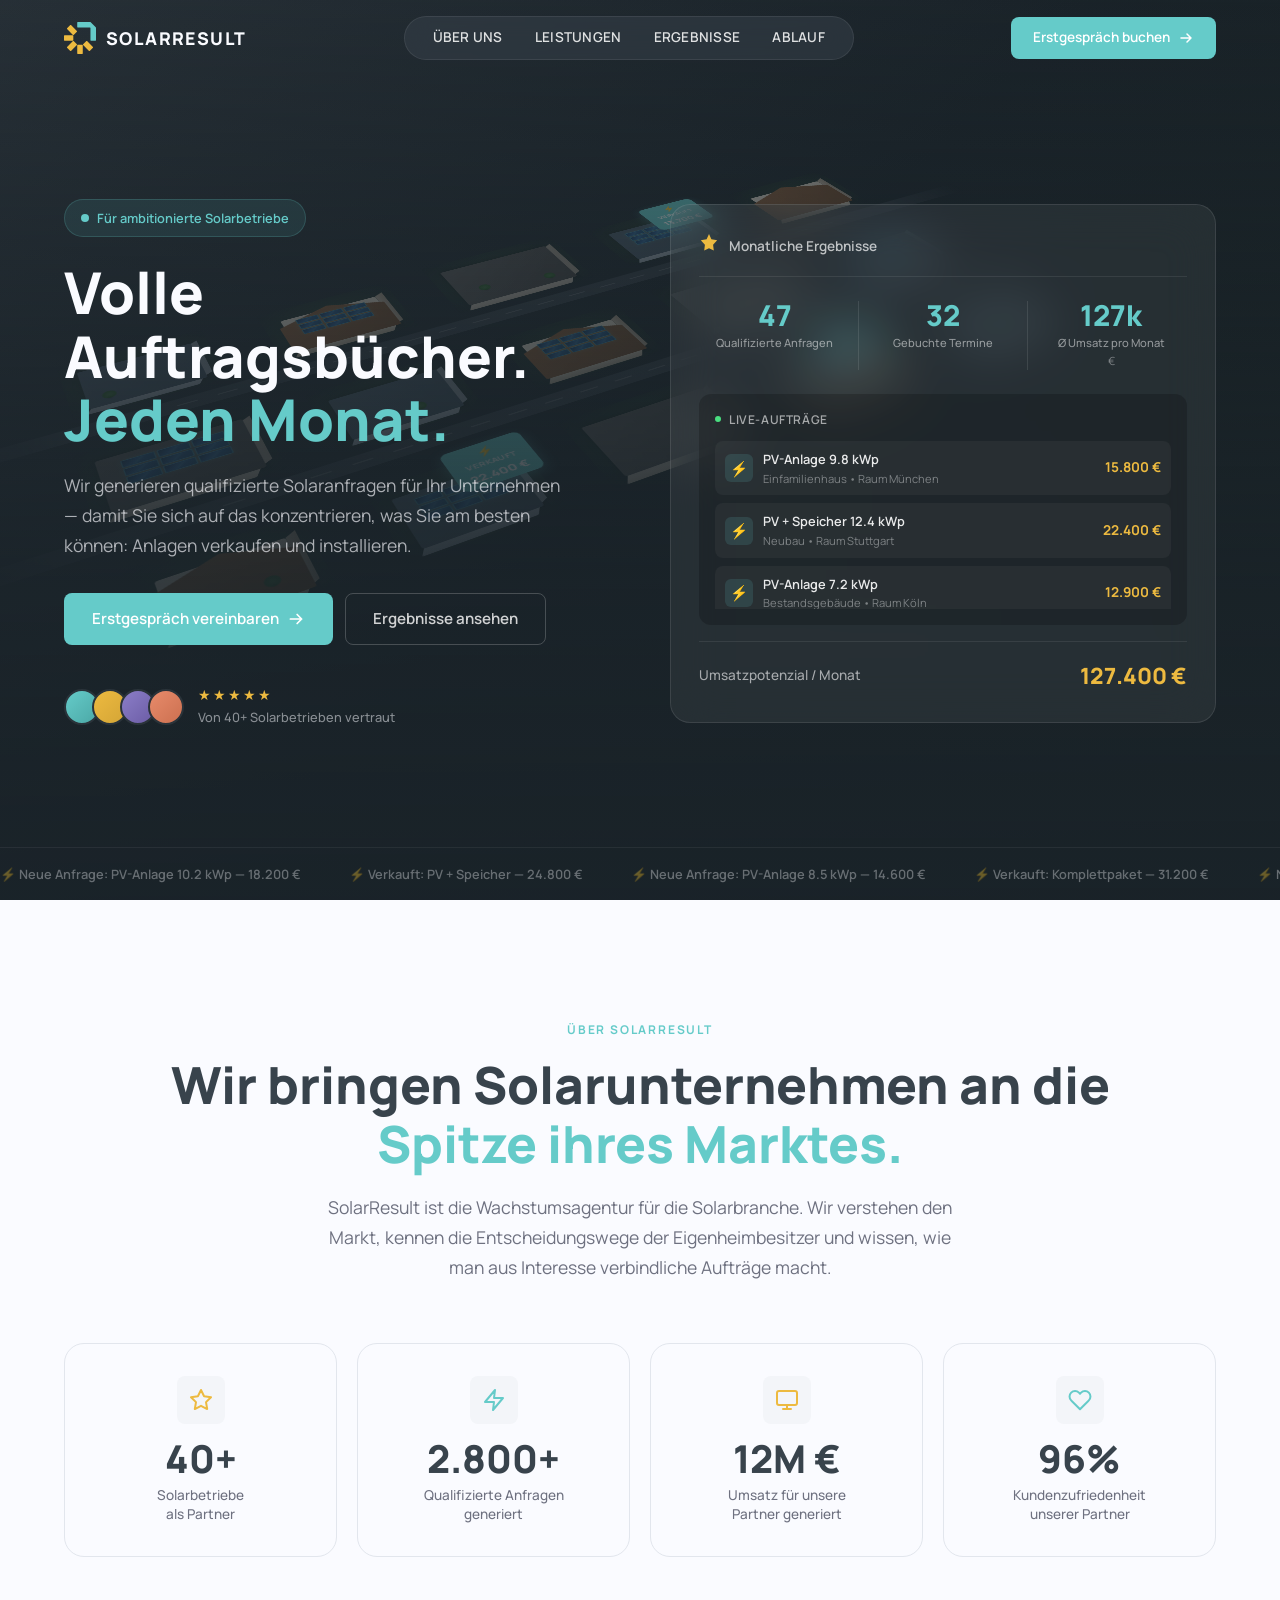
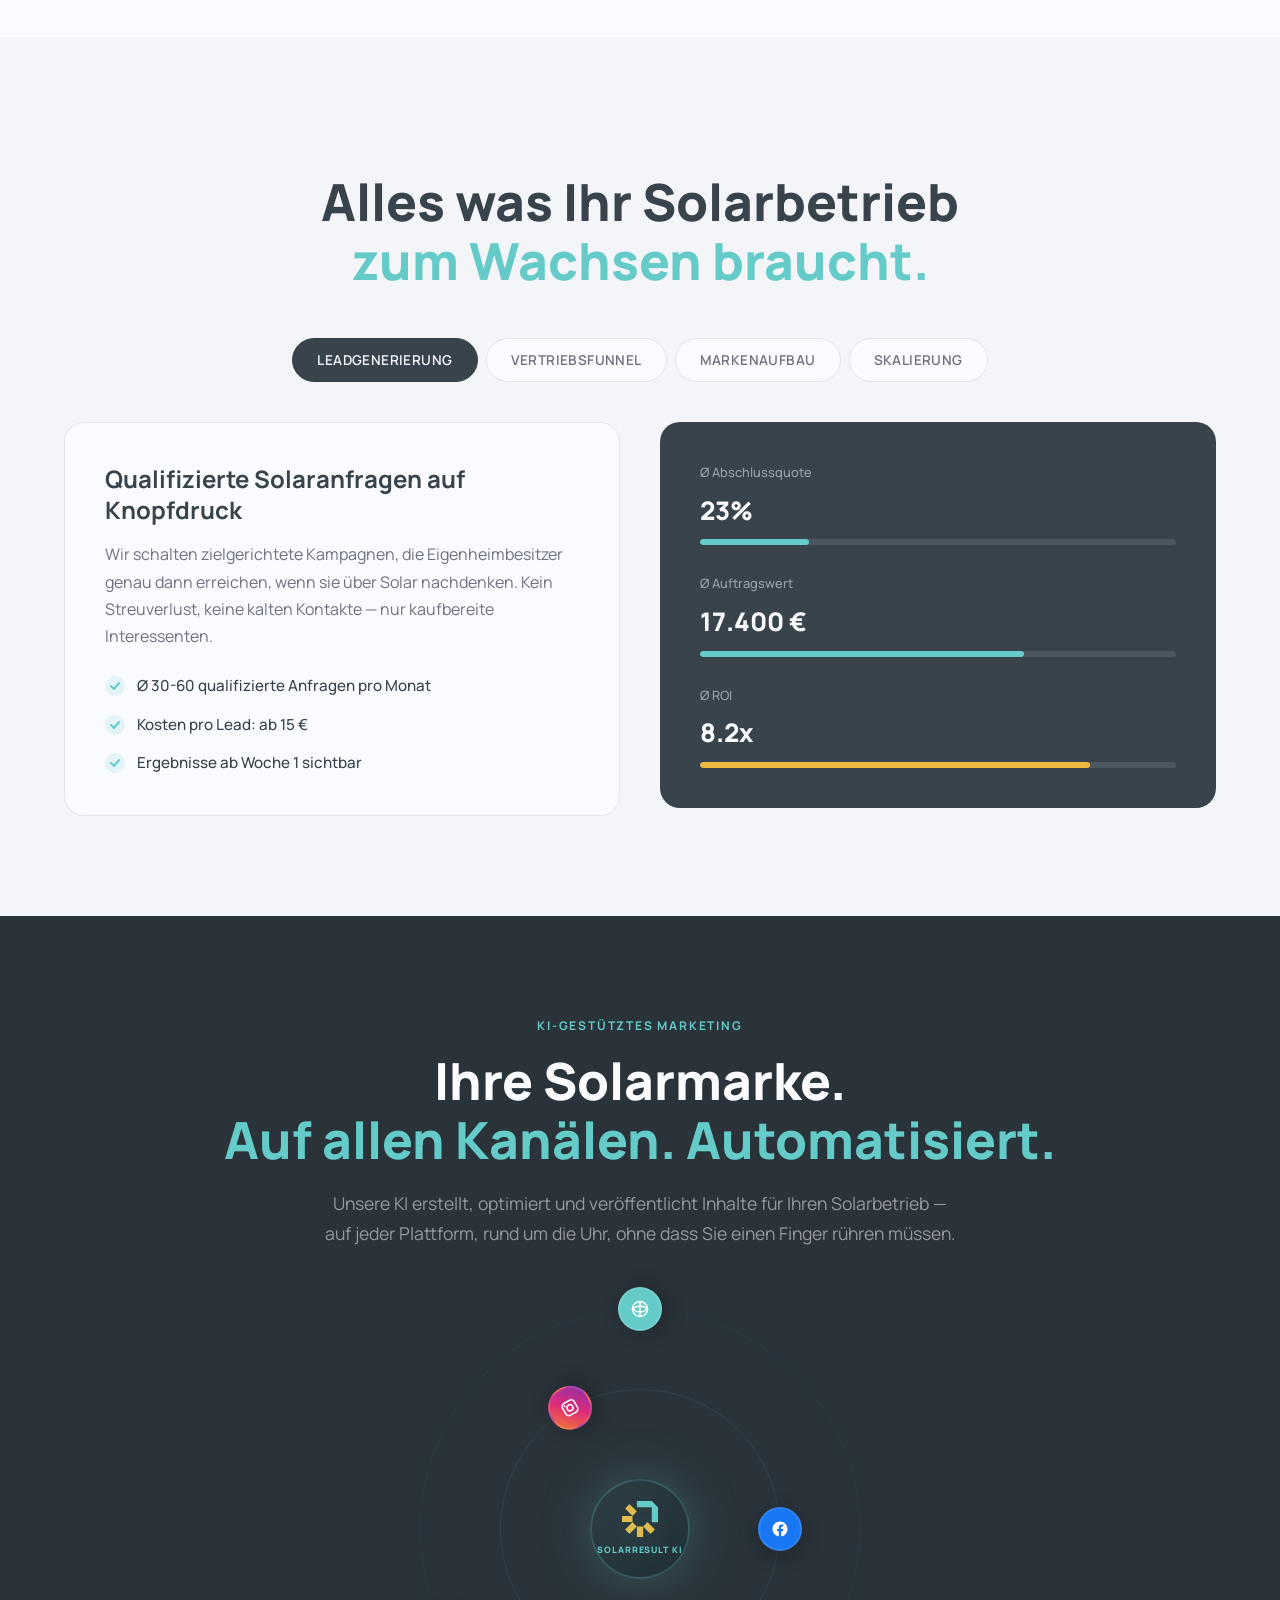
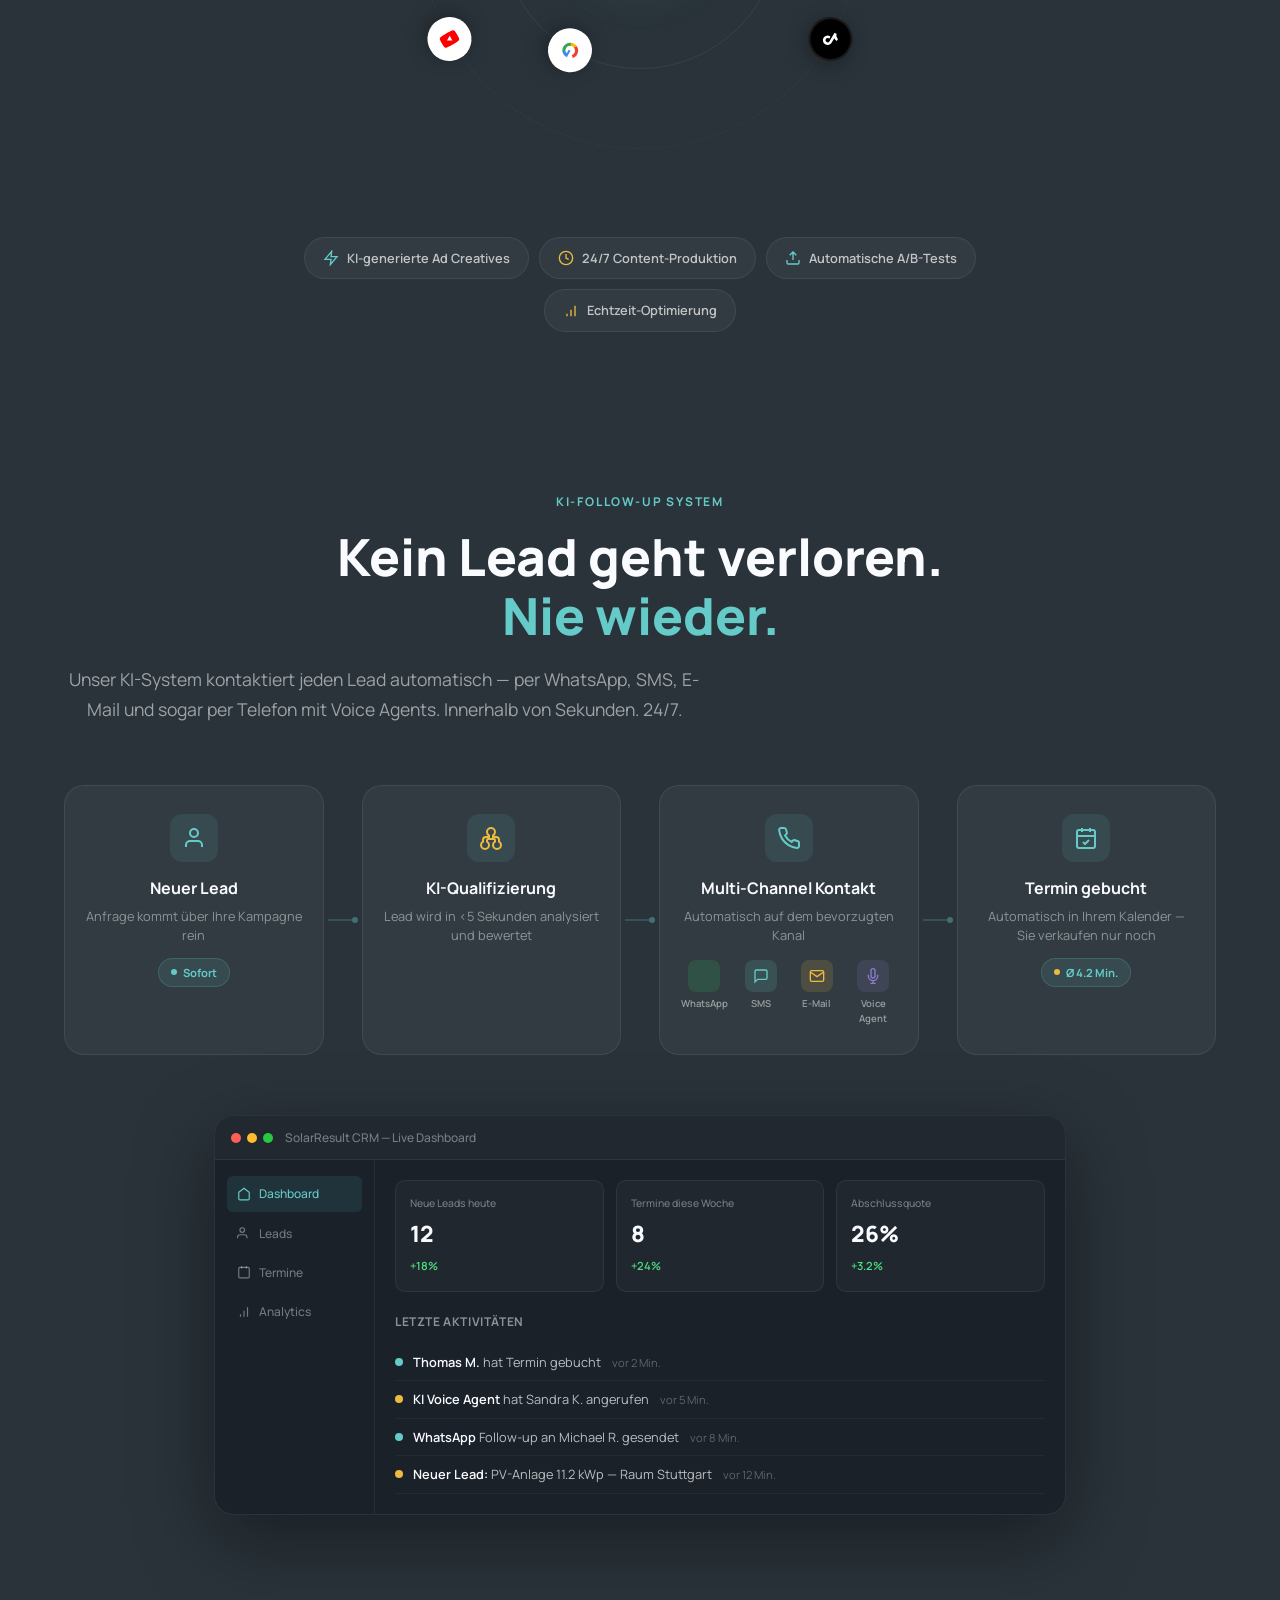
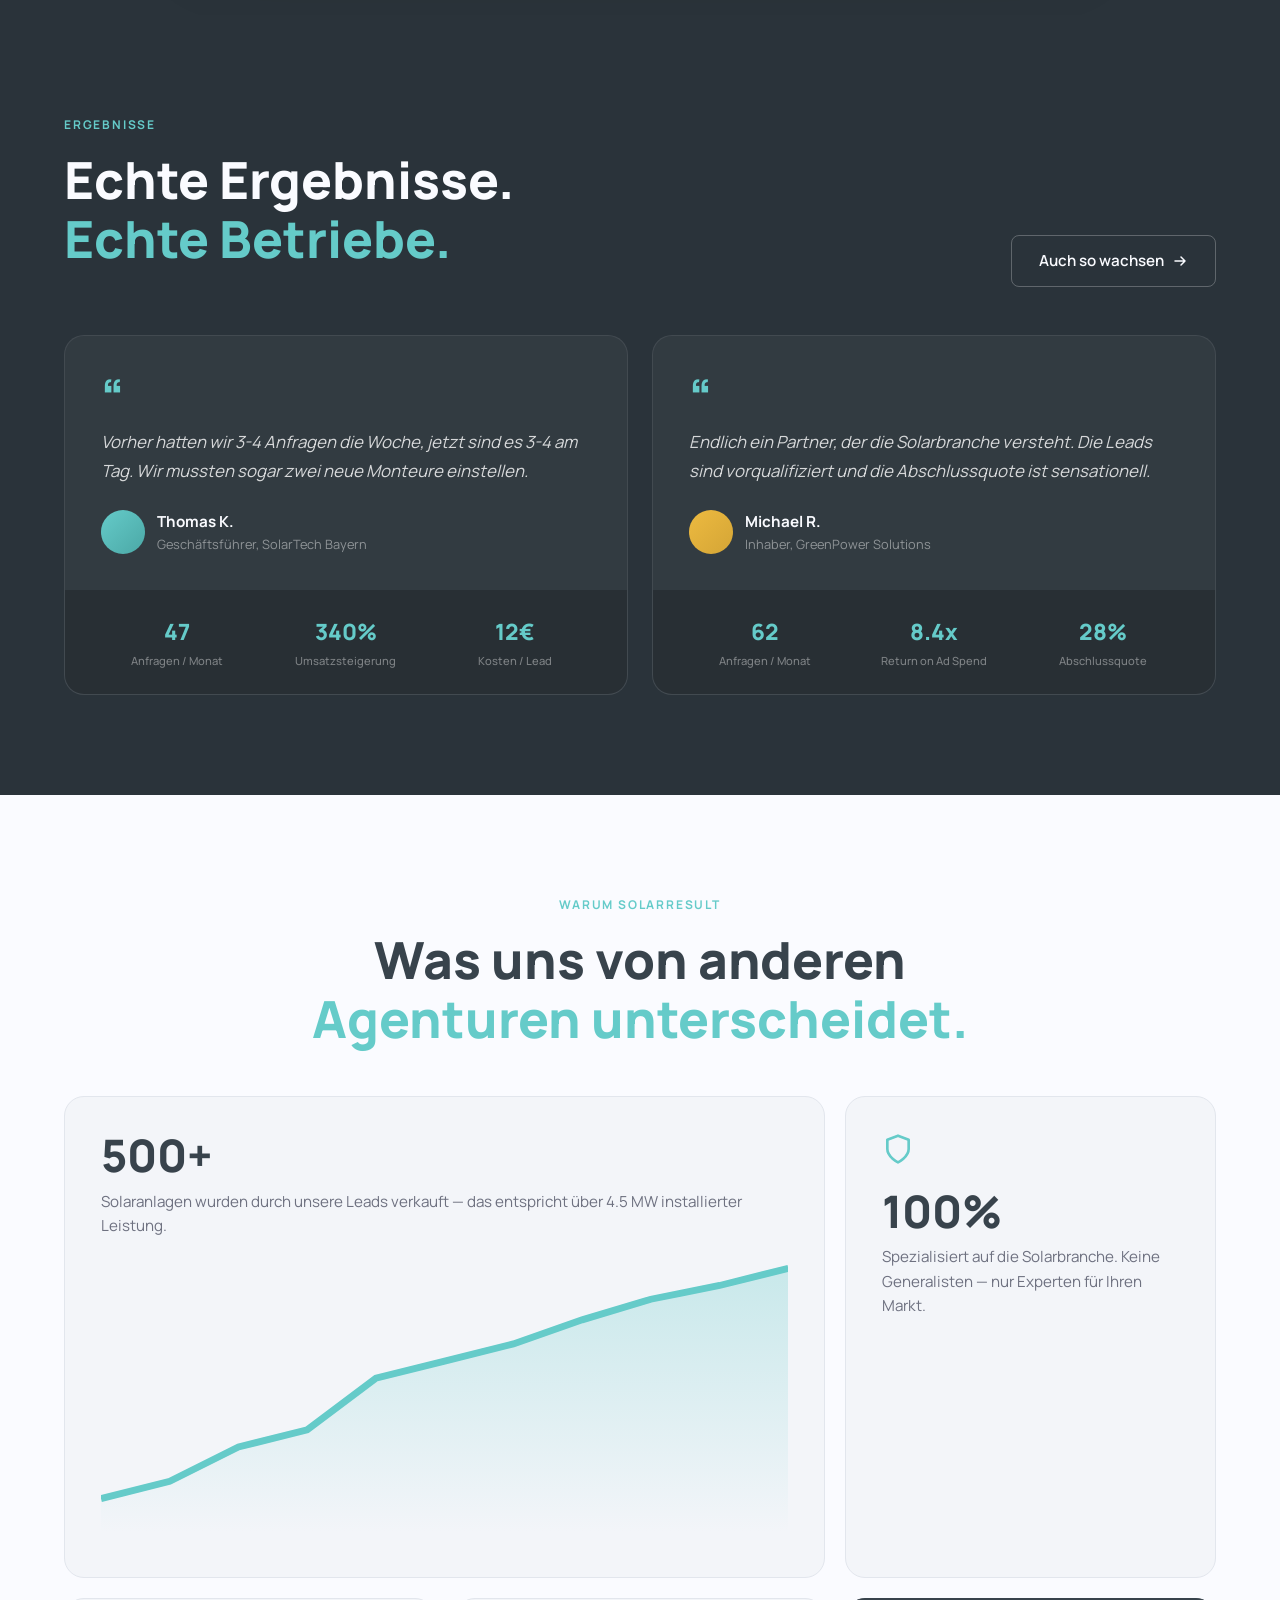
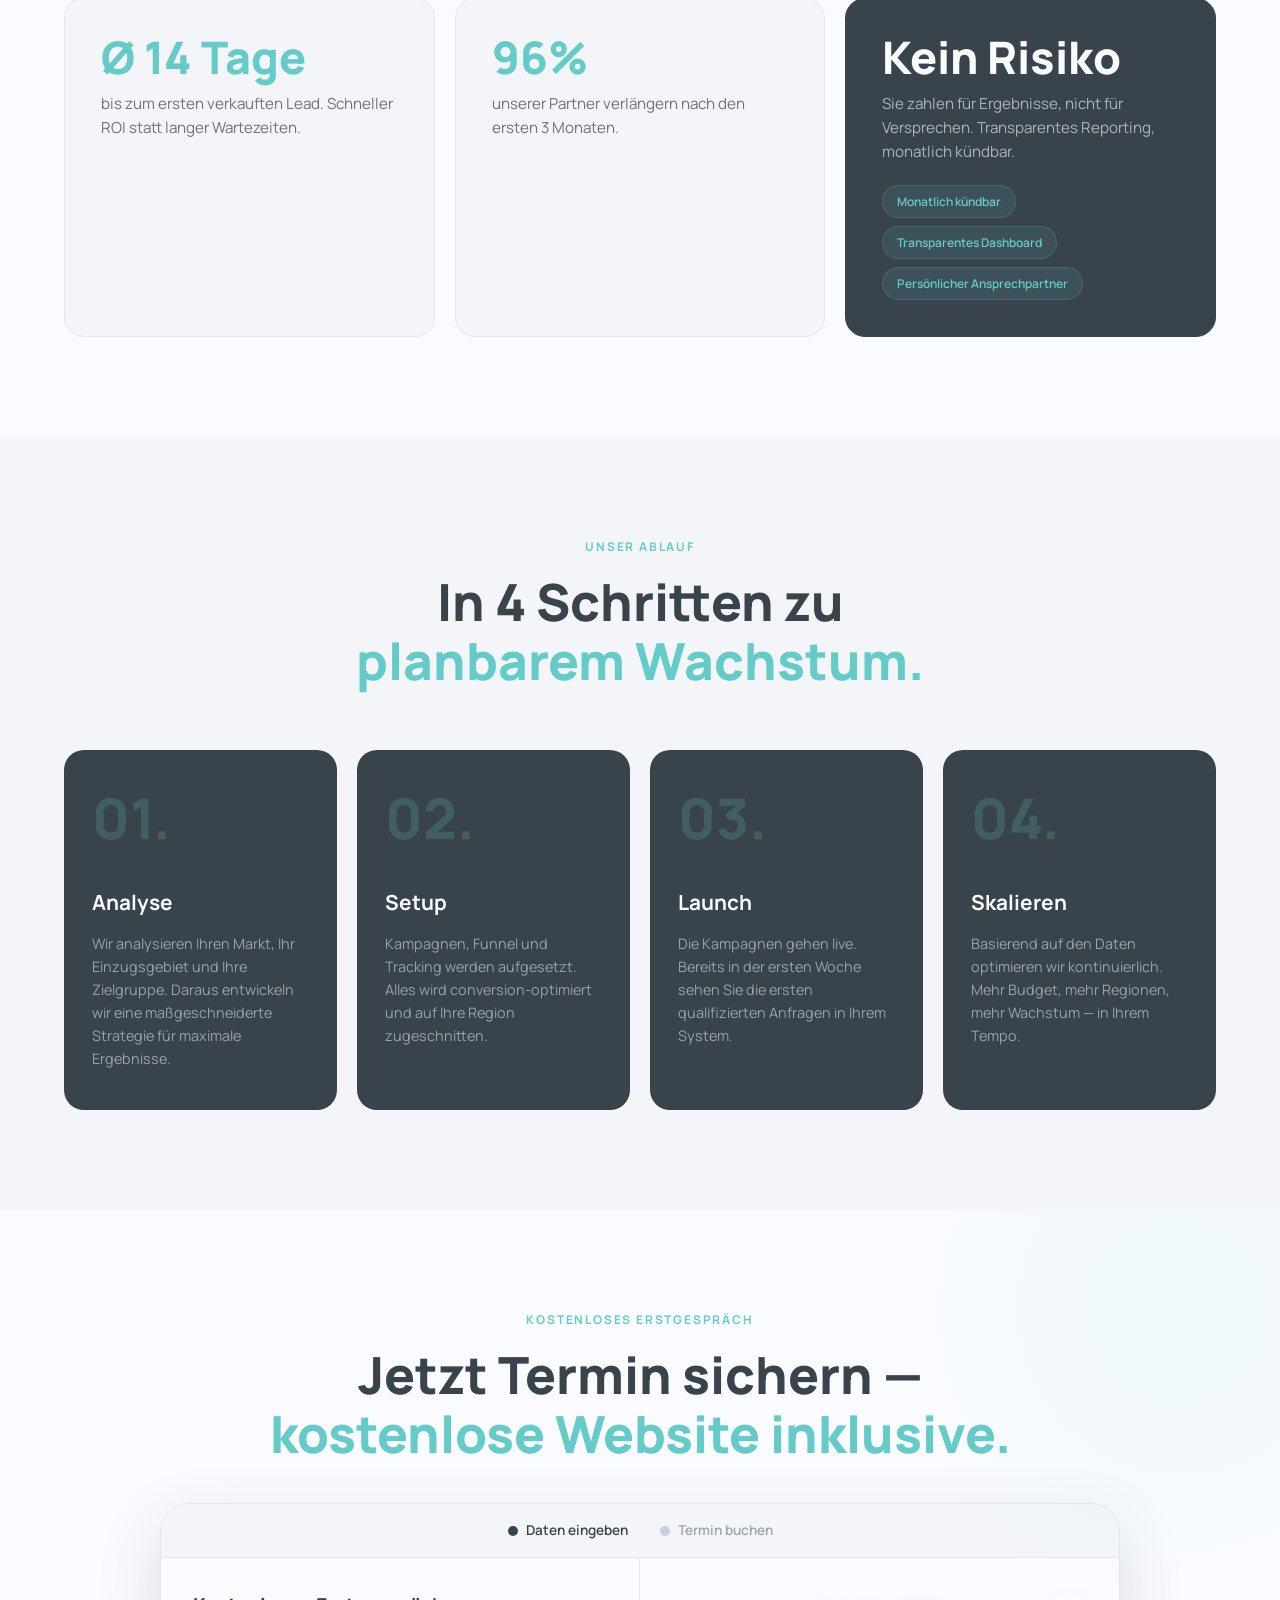
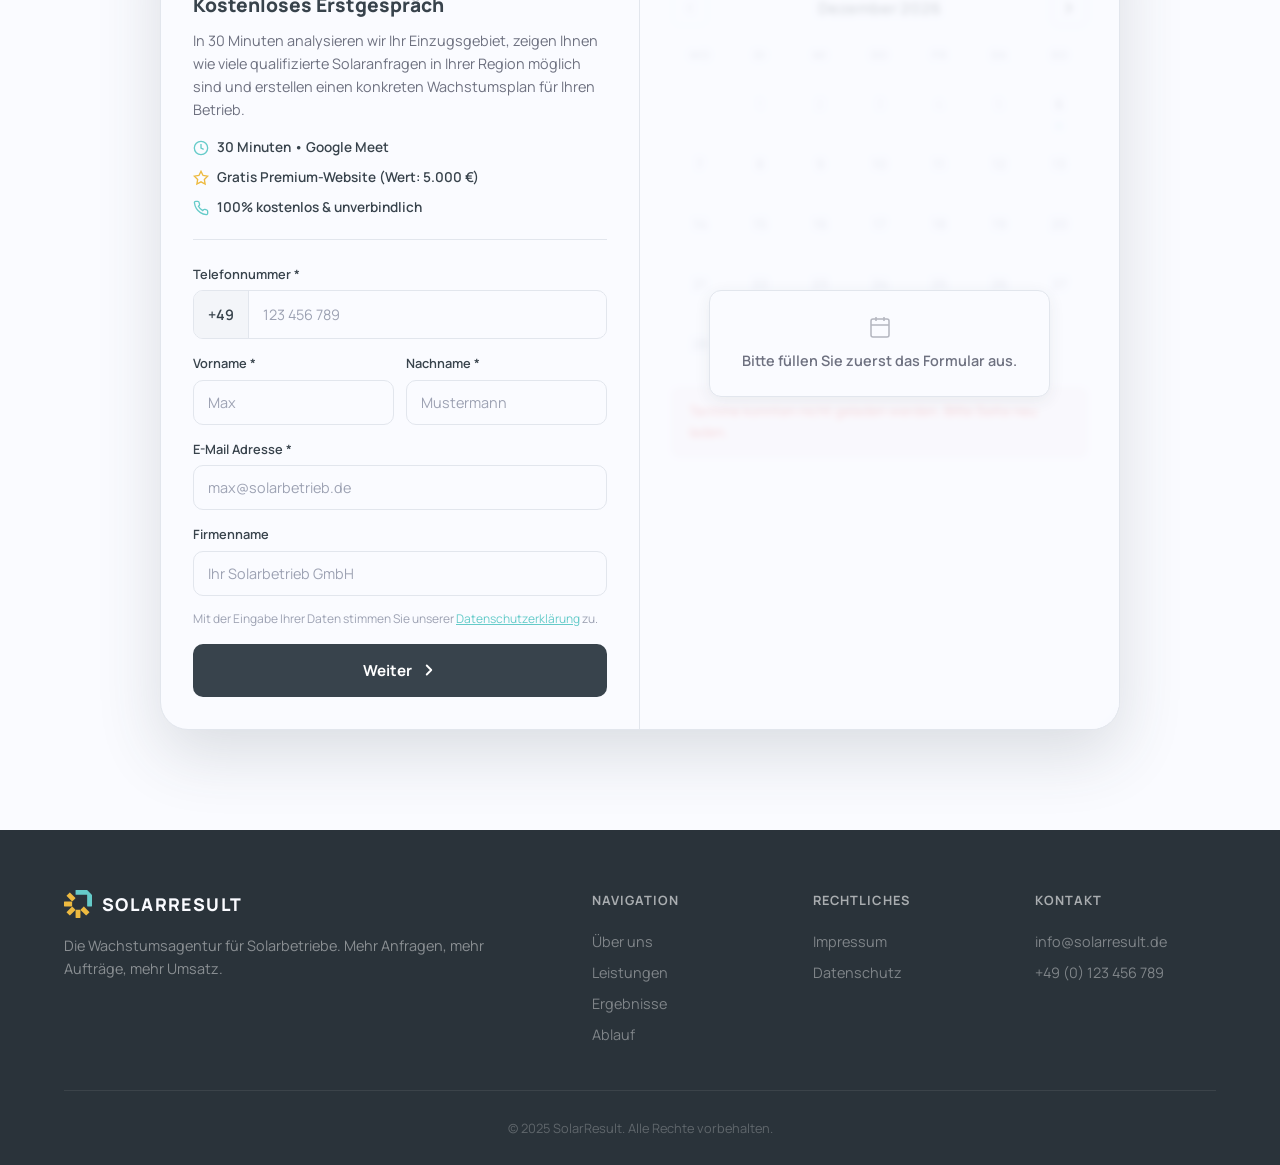
==== commit b13d6858: "Add meeting info section to booking form (title, description, details) - Meeting title: "Kostenloses" ====
--- a/index.html
+++ b/index.html
@@ -1159,10 +1159,28 @@
             <div class="ibp-split" id="ibp-split">
                 <!-- LEFT: Form -->
                 <div class="ibp-form-side" id="ibp-form-side">
-                    <!-- Offer badge -->
-                    <div class="ibp-offer-tag">
-                        <svg width="16" height="16" viewBox="0 0 20 20" fill="none"><path d="M10 1L12.39 6.26L18.18 7.27L14.09 11.74L14.78 17.61L10 15.27L5.22 17.61L5.91 11.74L1.82 7.27L7.61 6.26L10 1Z" fill="#EDBA40"/></svg>
-                        Gratis Website im Wert von 2.500&euro; bei Terminbuchung
+                    <!-- Meeting Info -->
+                    <div class="ibp-meeting-info">
+                        <h3 class="ibp-meeting-title">Kostenloses Erstgespräch</h3>
+                        <p class="ibp-meeting-desc">
+                            In 30 Minuten analysieren wir Ihr Einzugsgebiet, zeigen Ihnen wie viele
+                            qualifizierte Solaranfragen in Ihrer Region möglich sind und erstellen
+                            einen konkreten Wachstumsplan für Ihren Betrieb.
+                        </p>
+                        <div class="ibp-meeting-details">
+                            <div class="ibp-meeting-detail">
+                                <svg width="16" height="16" viewBox="0 0 24 24" fill="none" stroke="currentColor" stroke-width="2"><circle cx="12" cy="12" r="10"/><polyline points="12 6 12 12 16 14"/></svg>
+                                30 Minuten &bull; Google Meet
+                            </div>
+                            <div class="ibp-meeting-detail">
+                                <svg width="16" height="16" viewBox="0 0 24 24" fill="none" stroke="#EDBA40" stroke-width="2"><path d="M12 2L15.09 8.26L22 9.27L17 14.14L18.18 21.02L12 17.77L5.82 21.02L7 14.14L2 9.27L8.91 8.26L12 2Z"/></svg>
+                                Gratis Premium-Website (Wert: 5.000 &euro;)
+                            </div>
+                            <div class="ibp-meeting-detail">
+                                <svg width="16" height="16" viewBox="0 0 24 24" fill="none" stroke="currentColor" stroke-width="2"><path d="M22 16.92v3a2 2 0 01-2.18 2 19.79 19.79 0 01-8.63-3.07 19.5 19.5 0 01-6-6 19.79 19.79 0 01-3.07-8.67A2 2 0 014.11 2h3a2 2 0 012 1.72c.13.81.36 1.6.66 2.35a2 2 0 01-.45 2.11L8.09 9.41a16 16 0 006.5 6.5l1.23-1.23a2 2 0 012.11-.45c.75.3 1.54.53 2.35.66A2 2 0 0122 16.92z"/></svg>
+                                100% kostenlos &amp; unverbindlich
+                            </div>
+                        </div>
                     </div>
 
                     <form id="ibp-contact-form" autocomplete="on">
--- a/styles.css
+++ b/styles.css
@@ -1335,19 +1335,45 @@
     pointer-events: none;
 }
 
-/* Offer tag */
-.ibp-offer-tag {
-    display: inline-flex;
-    align-items: center;
-    gap: 6px;
-    background: rgba(237, 186, 64, 0.1);
-    border: 1px solid rgba(237, 186, 64, 0.25);
-    color: #b8910f;
-    padding: 8px 14px;
-    border-radius: 100px;
-    font-size: 0.75rem;
-    font-weight: 700;
+/* Meeting Info */
+.ibp-meeting-info {
     margin-bottom: 24px;
+    padding-bottom: 20px;
+    border-bottom: 1px solid var(--gray-200);
+}
+
+.ibp-meeting-title {
+    font-size: 1.2rem;
+    font-weight: 800;
+    color: var(--dark);
+    margin-bottom: 8px;
+}
+
+.ibp-meeting-desc {
+    font-size: 0.9rem;
+    color: var(--gray-500);
+    line-height: 1.6;
+    margin-bottom: 16px;
+}
+
+.ibp-meeting-details {
+    display: flex;
+    flex-direction: column;
+    gap: 8px;
+}
+
+.ibp-meeting-detail {
+    display: flex;
+    align-items: center;
+    gap: 8px;
+    font-size: 0.85rem;
+    font-weight: 600;
+    color: var(--dark);
+}
+
+.ibp-meeting-detail svg {
+    flex-shrink: 0;
+    color: var(--teal);
 }
 
 /* Phone row with prefix */
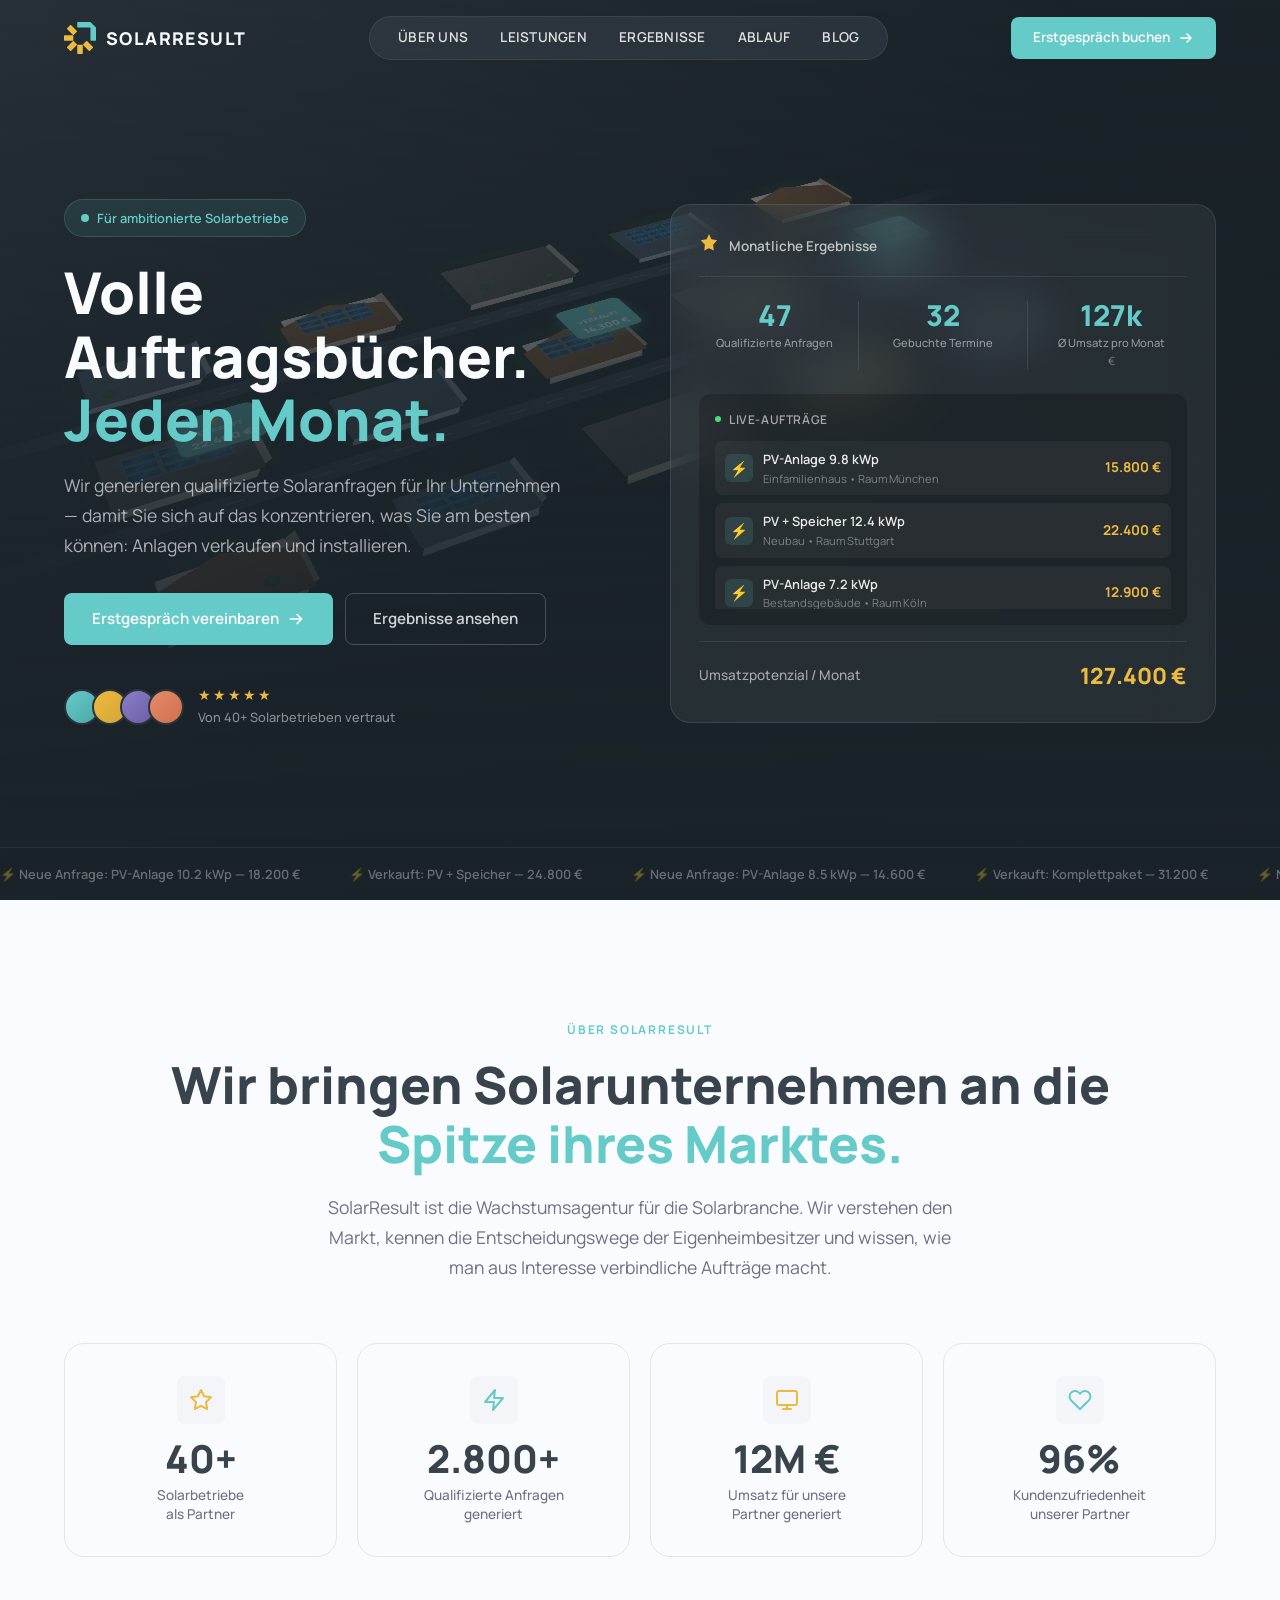
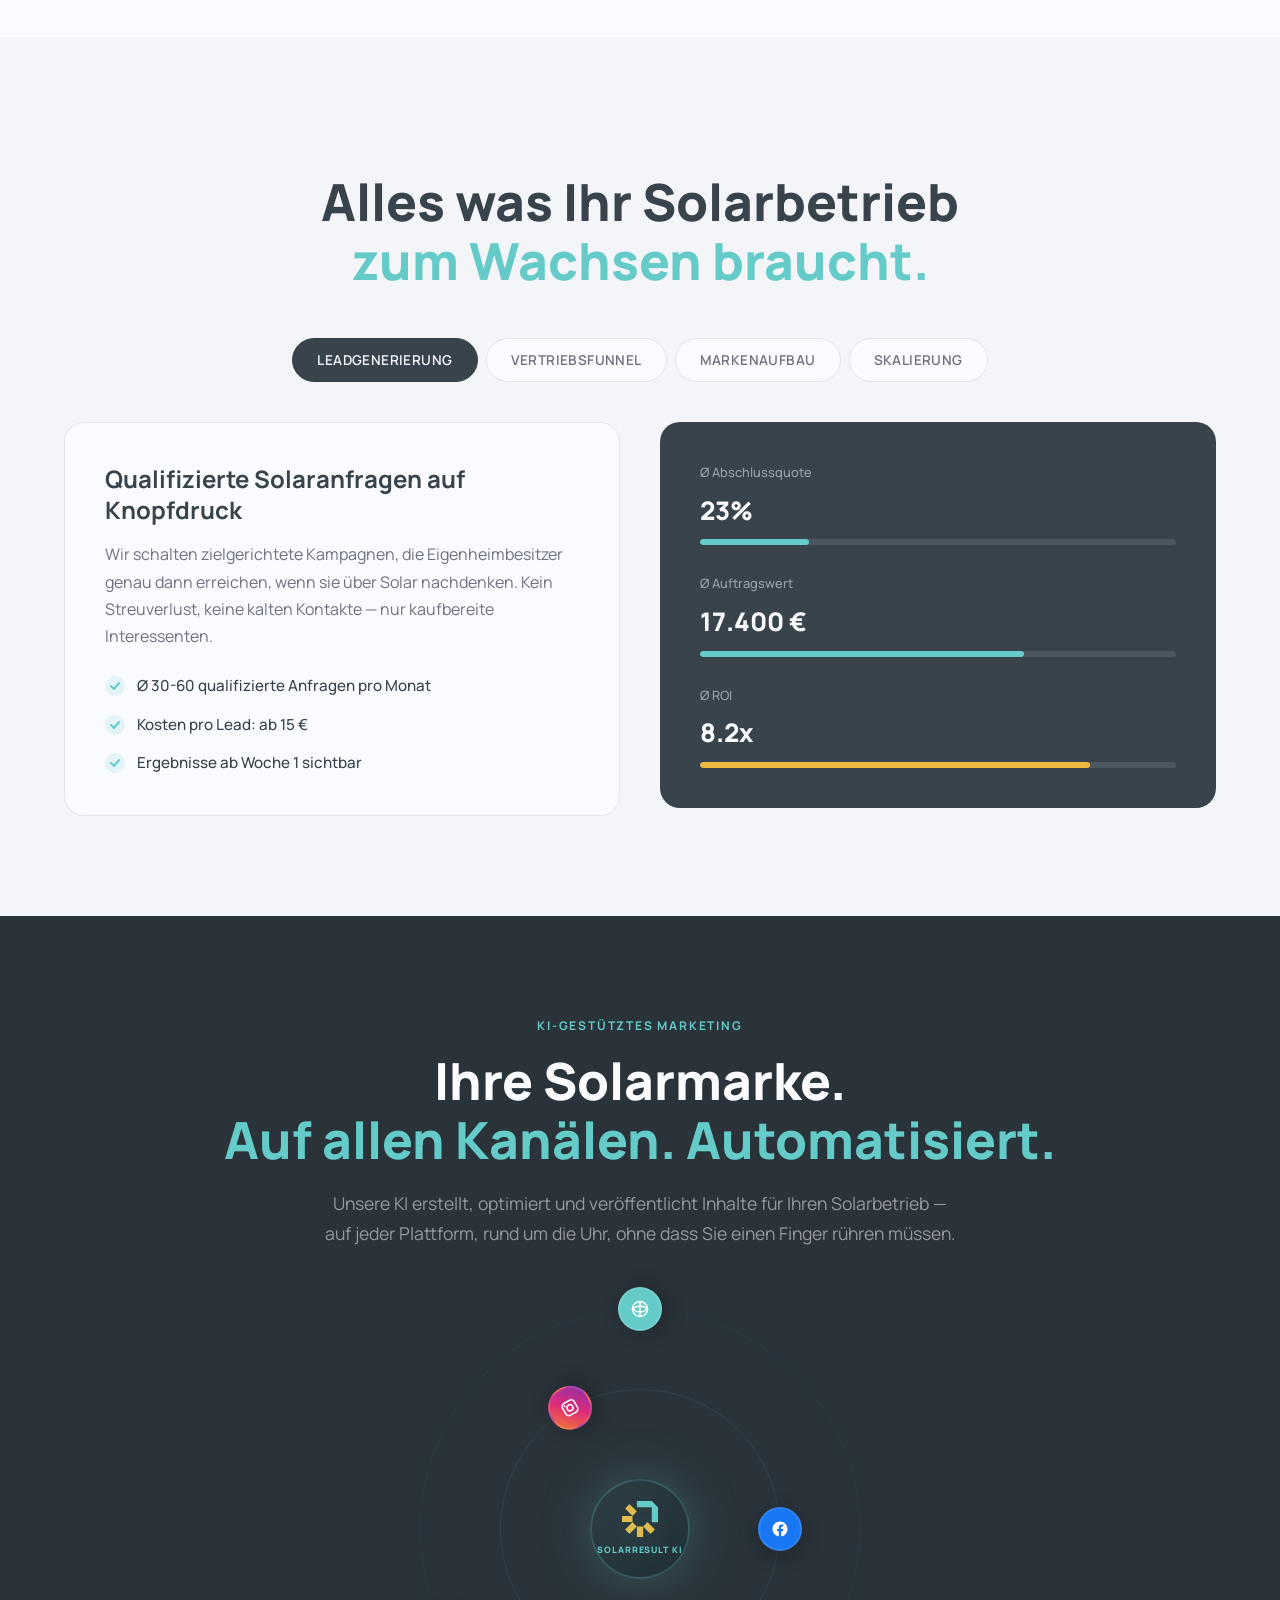
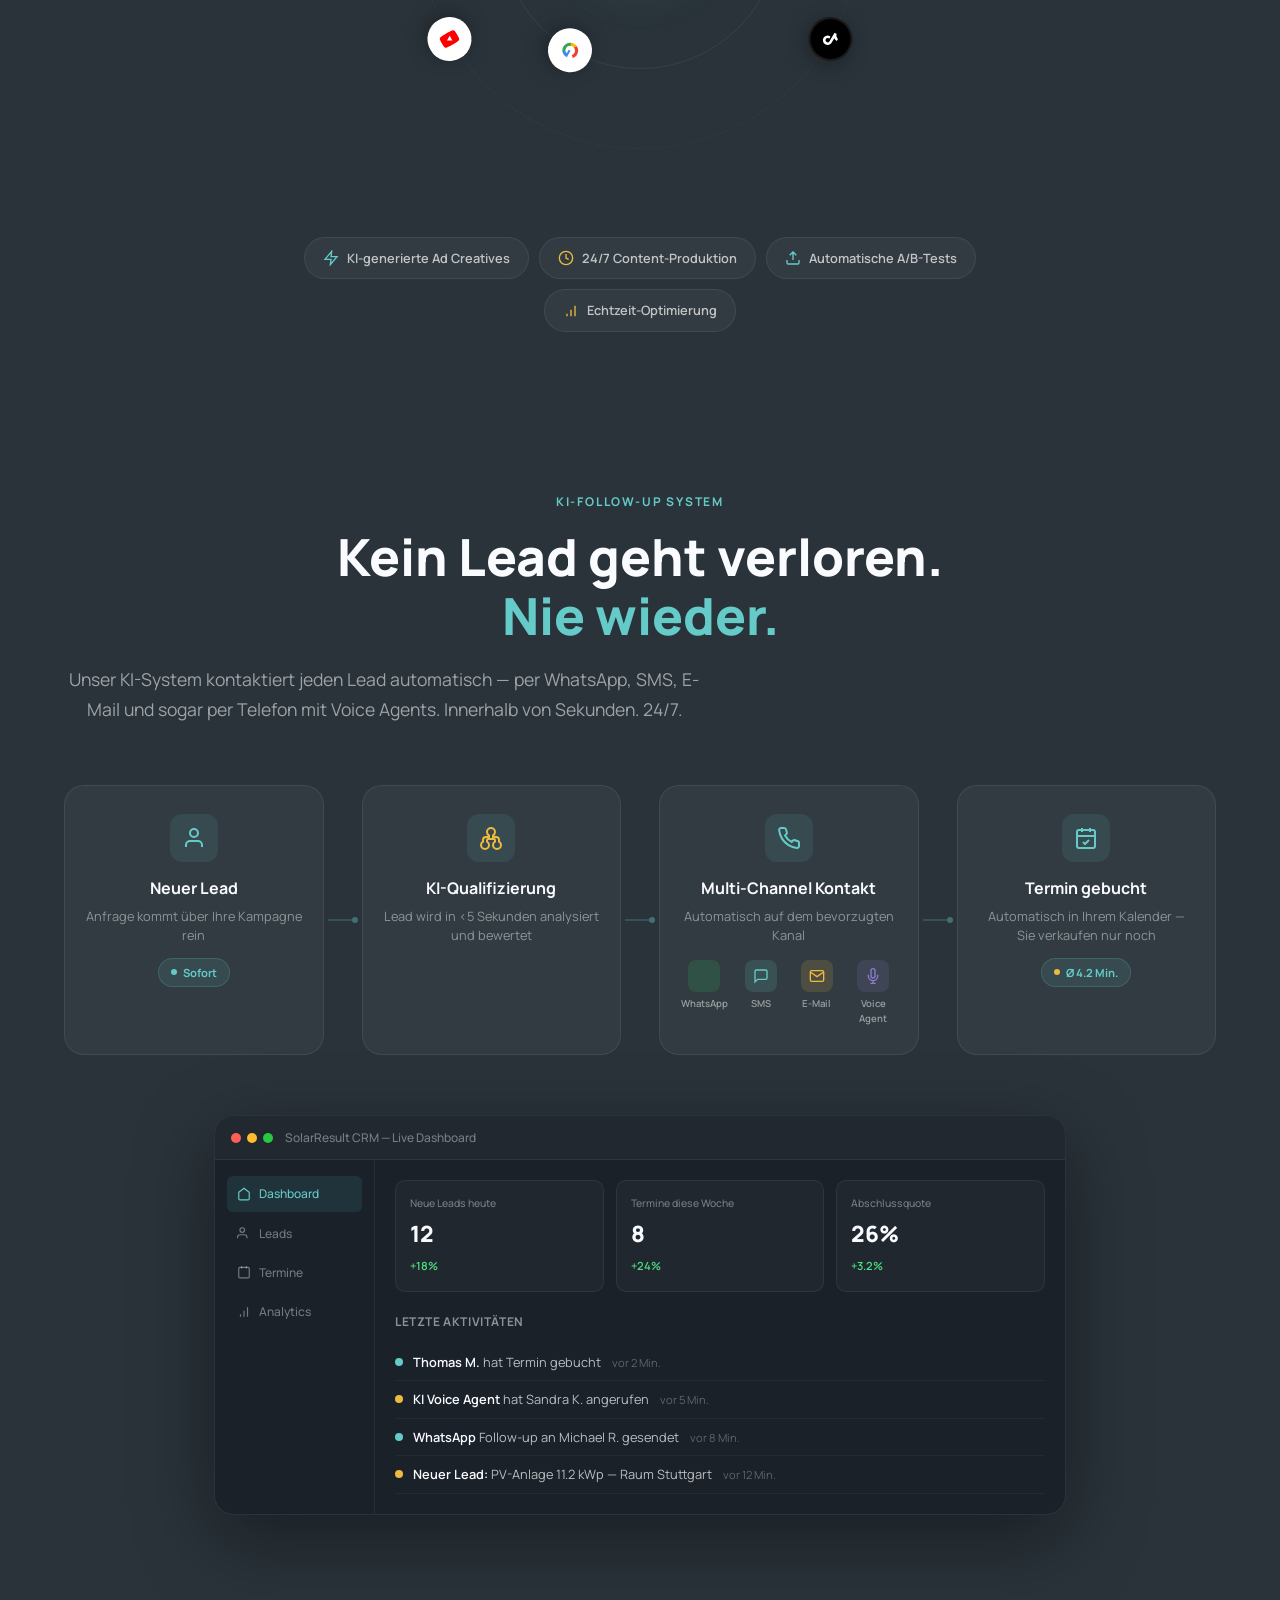
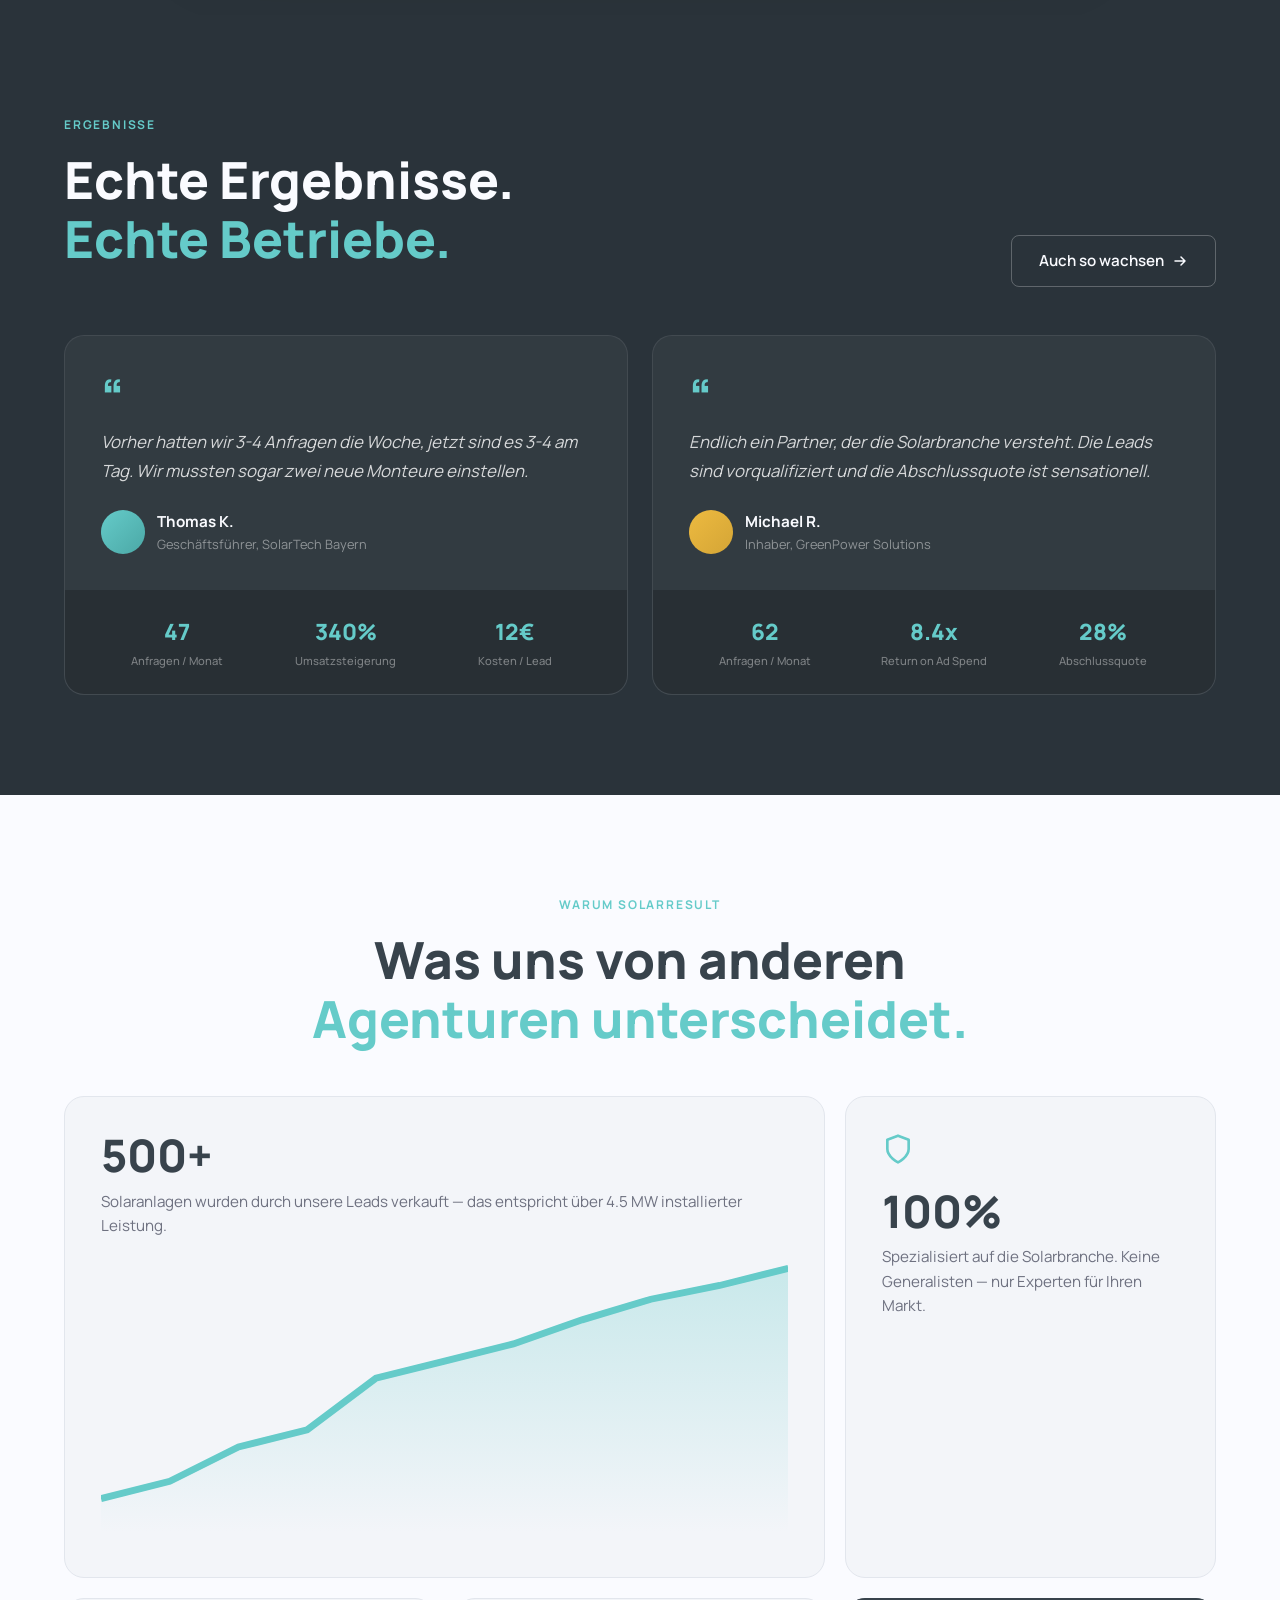
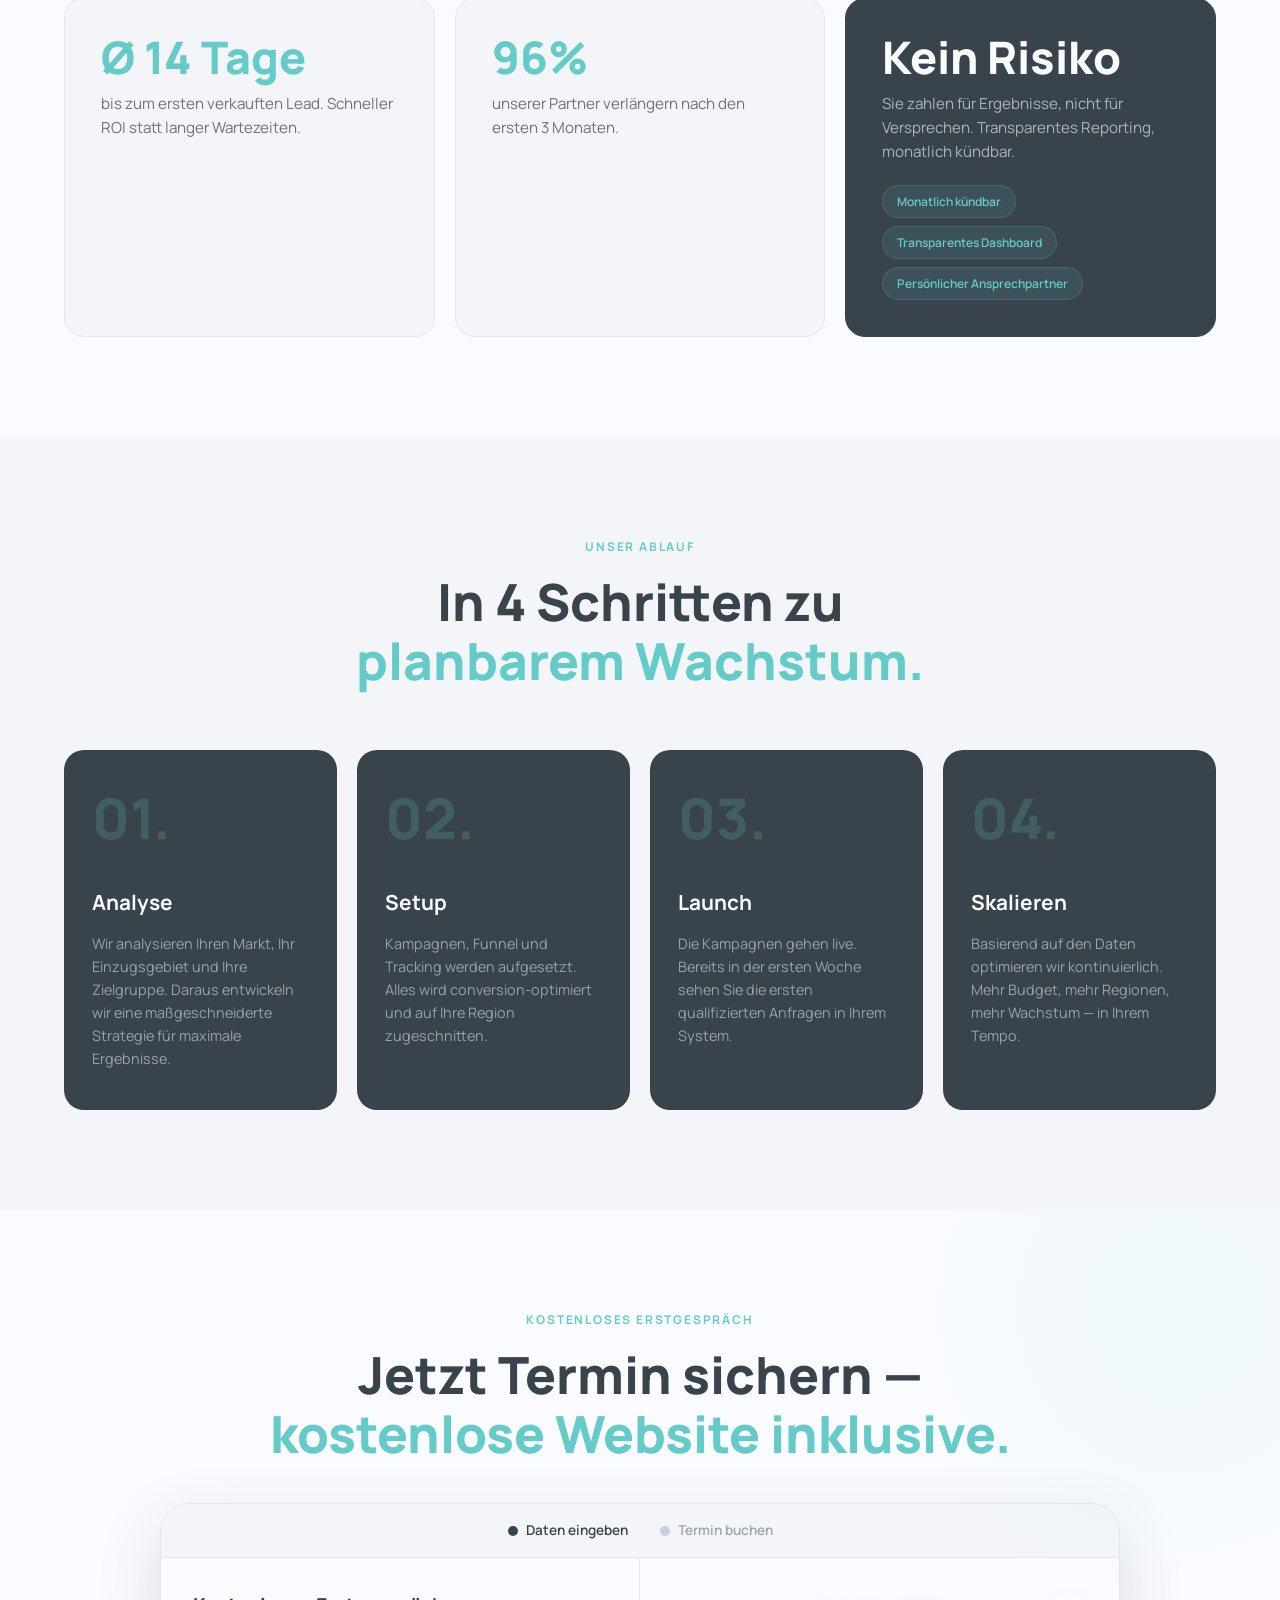
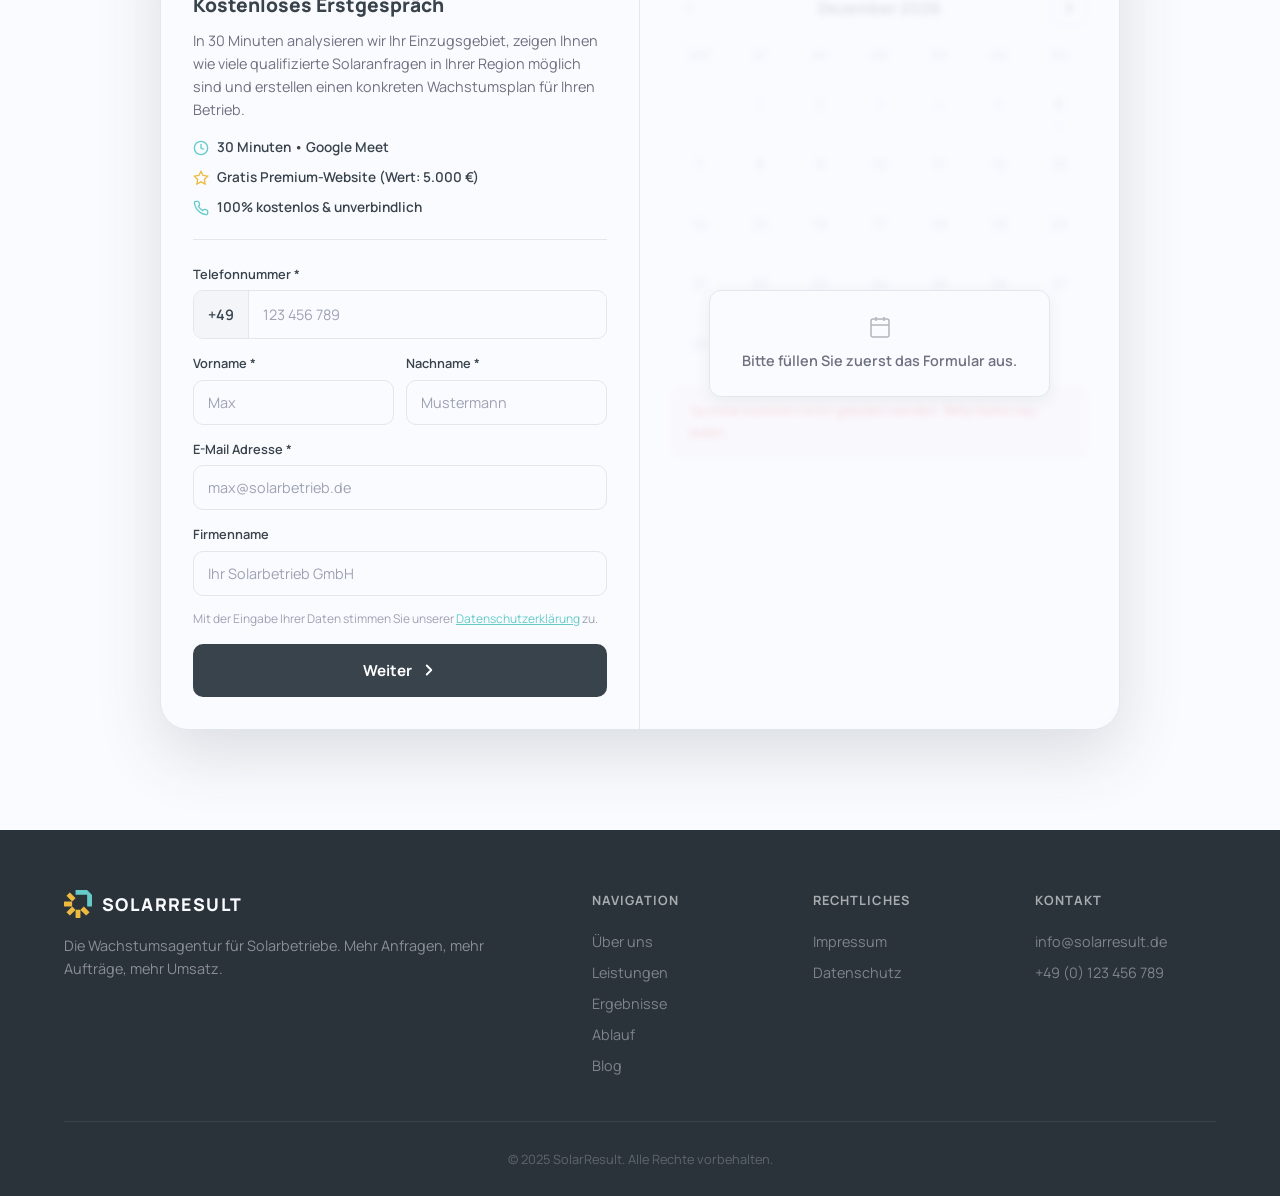
==== commit c0598891: "Add SEO optimization, blog system, and first article SEO (index.html): - Optimized title, meta descr" ====
--- a/index.html
+++ b/index.html
@@ -3,14 +3,83 @@
 <head>
     <meta charset="UTF-8">
     <meta name="viewport" content="width=device-width, initial-scale=1.0">
-    <title>SolarResult | Mehr Solaraufträge. Planbar. Profitabel.</title>
-    <meta name="description" content="SolarResult hilft Solarunternehmen, planbar qualifizierte Anfragen zu generieren und mehr Aufträge abzuschließen.">
+    <title>SolarResult | Mehr Solaraufträge durch KI-Marketing &mdash; Planbar & Profitabel</title>
+    <meta name="description" content="SolarResult generiert qualifizierte Solaranfragen für Ihren Betrieb. KI-gestütztes Marketing, automatisierte Follow-Ups und planbare Aufträge für Solarteure in ganz Deutschland.">
+    <meta name="keywords" content="Solar Marketing, Solaranfragen, Leads für Solarbetriebe, PV Marketing Agentur, Solarteur Kunden gewinnen, Solar Leadgenerierung, KI Marketing Solar">
+    <meta name="author" content="SolarResult - Result Co LLC">
+    <meta name="robots" content="index, follow">
+    <link rel="canonical" href="https://solarresult.de/">
+
+    <!-- Open Graph -->
+    <meta property="og:type" content="website">
+    <meta property="og:url" content="https://solarresult.de/">
+    <meta property="og:title" content="SolarResult | Mehr Solaraufträge durch KI-Marketing">
+    <meta property="og:description" content="Wir generieren qualifizierte Solaranfragen für Ihren Betrieb. KI-gestütztes Marketing, automatisierte Follow-Ups und planbare Aufträge.">
+    <meta property="og:locale" content="de_DE">
+    <meta property="og:site_name" content="SolarResult">
+
+    <!-- Twitter Card -->
+    <meta name="twitter:card" content="summary_large_image">
+    <meta name="twitter:title" content="SolarResult | Mehr Solaraufträge durch KI-Marketing">
+    <meta name="twitter:description" content="Qualifizierte Solaranfragen für Ihren Betrieb. KI-gestütztes Marketing und planbare Aufträge.">
+
+    <!-- Favicon -->
     <link rel="icon" type="image/png" sizes="32x32" href="Branding Assets/Logo files/Favicon 32x32 and 16x16/32x32.png">
     <link rel="icon" type="image/png" sizes="16x16" href="Branding Assets/Logo files/Favicon 32x32 and 16x16/16x16.png">
+
+    <!-- Fonts -->
     <link rel="preconnect" href="https://fonts.googleapis.com">
     <link rel="preconnect" href="https://fonts.gstatic.com" crossorigin>
     <link href="https://fonts.googleapis.com/css2?family=Manrope:wght@300;400;500;600;700;800&display=swap" rel="stylesheet">
     <link rel="stylesheet" href="styles.css">
+
+    <!-- Structured Data: Organization -->
+    <script type="application/ld+json">
+    {
+        "@context": "https://schema.org",
+        "@type": "Organization",
+        "name": "SolarResult",
+        "url": "https://solarresult.de",
+        "description": "KI-gestützte Marketing-Agentur für Solarbetriebe in Deutschland",
+        "parentOrganization": {
+            "@type": "Organization",
+            "name": "Result Co LLC",
+            "address": {
+                "@type": "PostalAddress",
+                "streetAddress": "777 Brickell Avenue",
+                "addressLocality": "Miami",
+                "addressRegion": "FL",
+                "postalCode": "33131",
+                "addressCountry": "US"
+            }
+        },
+        "contactPoint": {
+            "@type": "ContactPoint",
+            "email": "info@solarresult.de",
+            "contactType": "sales"
+        },
+        "sameAs": []
+    }
+    </script>
+
+    <!-- Structured Data: Service -->
+    <script type="application/ld+json">
+    {
+        "@context": "https://schema.org",
+        "@type": "Service",
+        "name": "Solar Leadgenerierung",
+        "provider": {
+            "@type": "Organization",
+            "name": "SolarResult"
+        },
+        "description": "Qualifizierte Solaranfragen für Solarbetriebe durch KI-gestütztes Performance Marketing auf Facebook, Instagram, Google und TikTok.",
+        "areaServed": {
+            "@type": "Country",
+            "name": "Deutschland"
+        },
+        "serviceType": "Lead Generation"
+    }
+    </script>
 
     <!-- Meta Pixel Code -->
     <script>
@@ -32,7 +101,8 @@
 <body>
 
     <!-- Navigation -->
-    <nav class="navbar" id="navbar">
+    <header>
+    <nav class="navbar" id="navbar" aria-label="Hauptnavigation">
         <div class="nav-container">
             <a href="#" class="nav-logo">
                 <svg class="logo-emblem" viewBox="0 0 397.09 397.04" width="32" height="32">
@@ -50,6 +120,7 @@
                 <a href="#solutions">Leistungen</a>
                 <a href="#results">Ergebnisse</a>
                 <a href="#process">Ablauf</a>
+                <a href="blog.html">Blog</a>
             </div>
             <a href="#cta" class="nav-cta">
                 Erstgespräch buchen
@@ -69,8 +140,10 @@
         <a href="#solutions">Leistungen</a>
         <a href="#results">Ergebnisse</a>
         <a href="#process">Ablauf</a>
+        <a href="blog.html">Blog</a>
         <a href="#cta" class="nav-cta">Erstgespräch buchen</a>
     </div>
+    </header>
 
     <!-- Hero Section -->
     <section class="hero" id="hero">
@@ -1314,6 +1387,7 @@
                         <a href="#solutions">Leistungen</a>
                         <a href="#results">Ergebnisse</a>
                         <a href="#process">Ablauf</a>
+                        <a href="blog.html">Blog</a>
                     </div>
                     <div class="footer-col">
                         <h4>Rechtliches</h4>
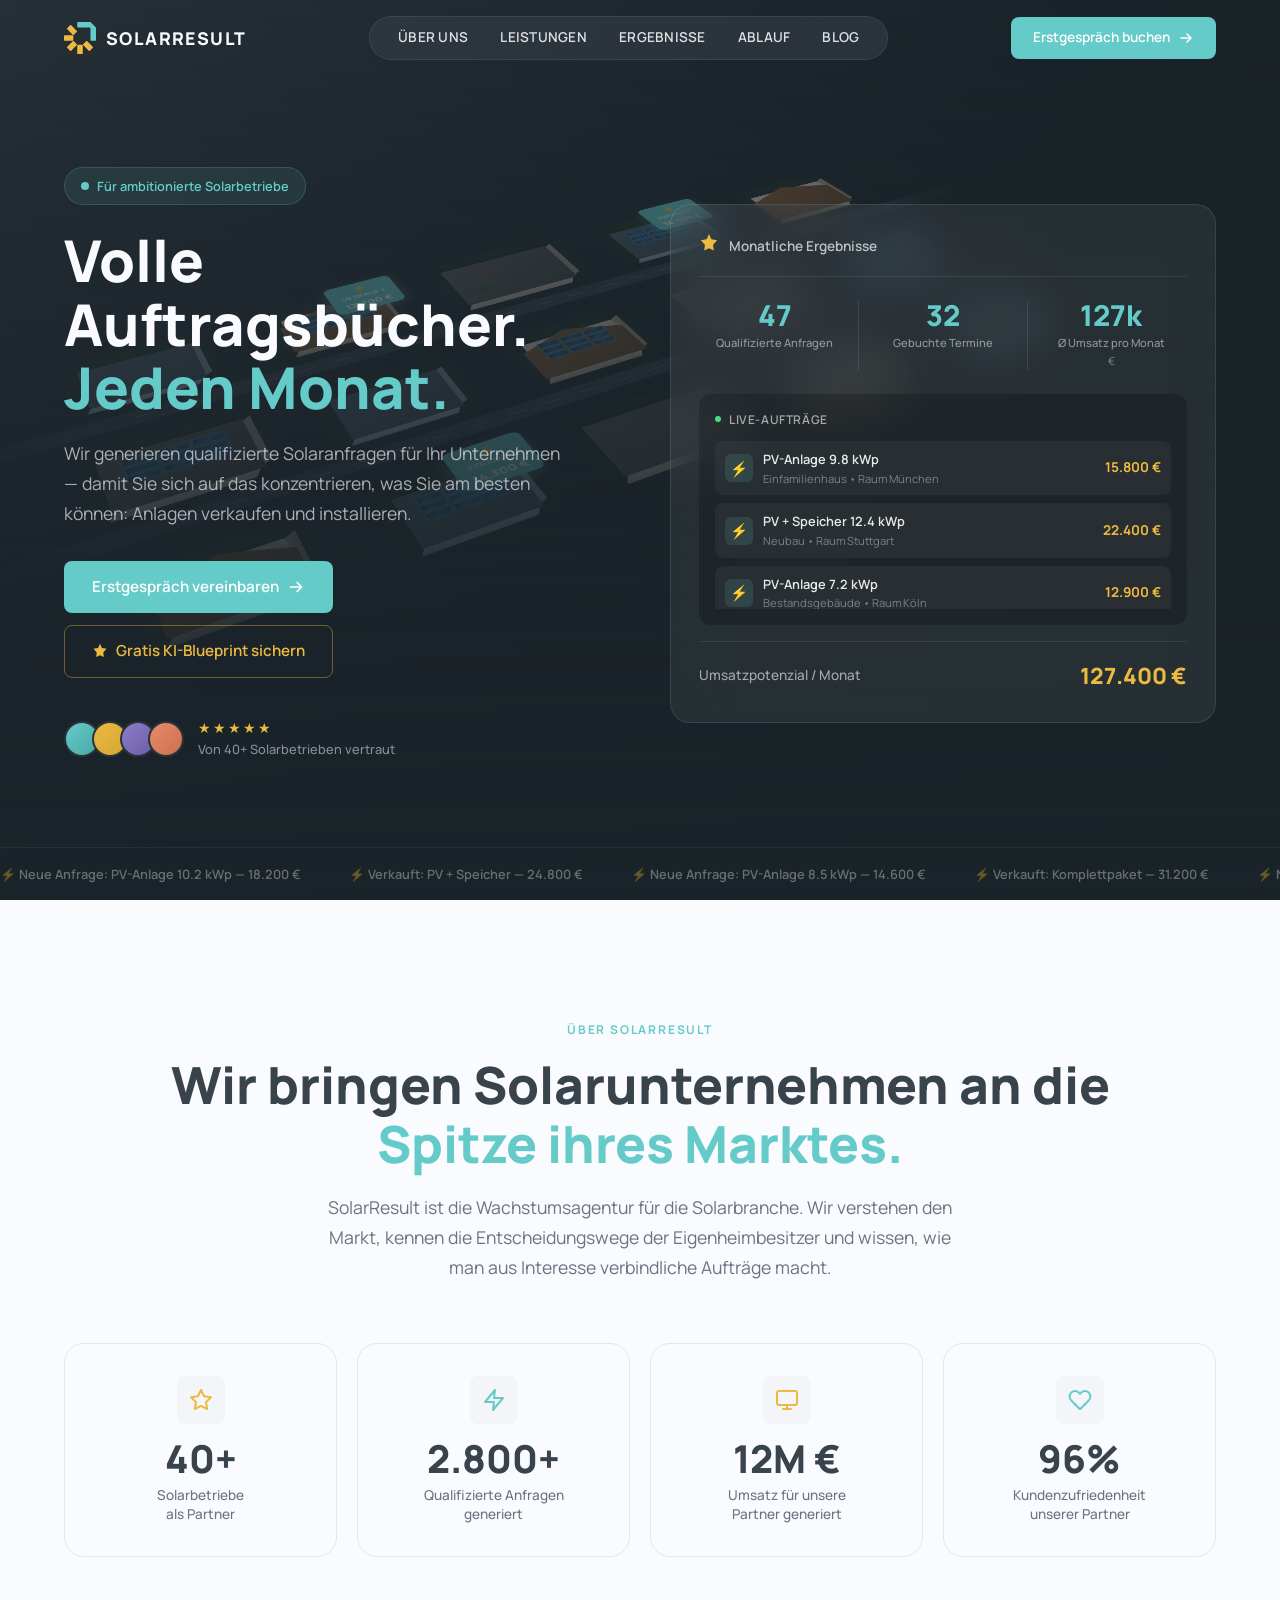
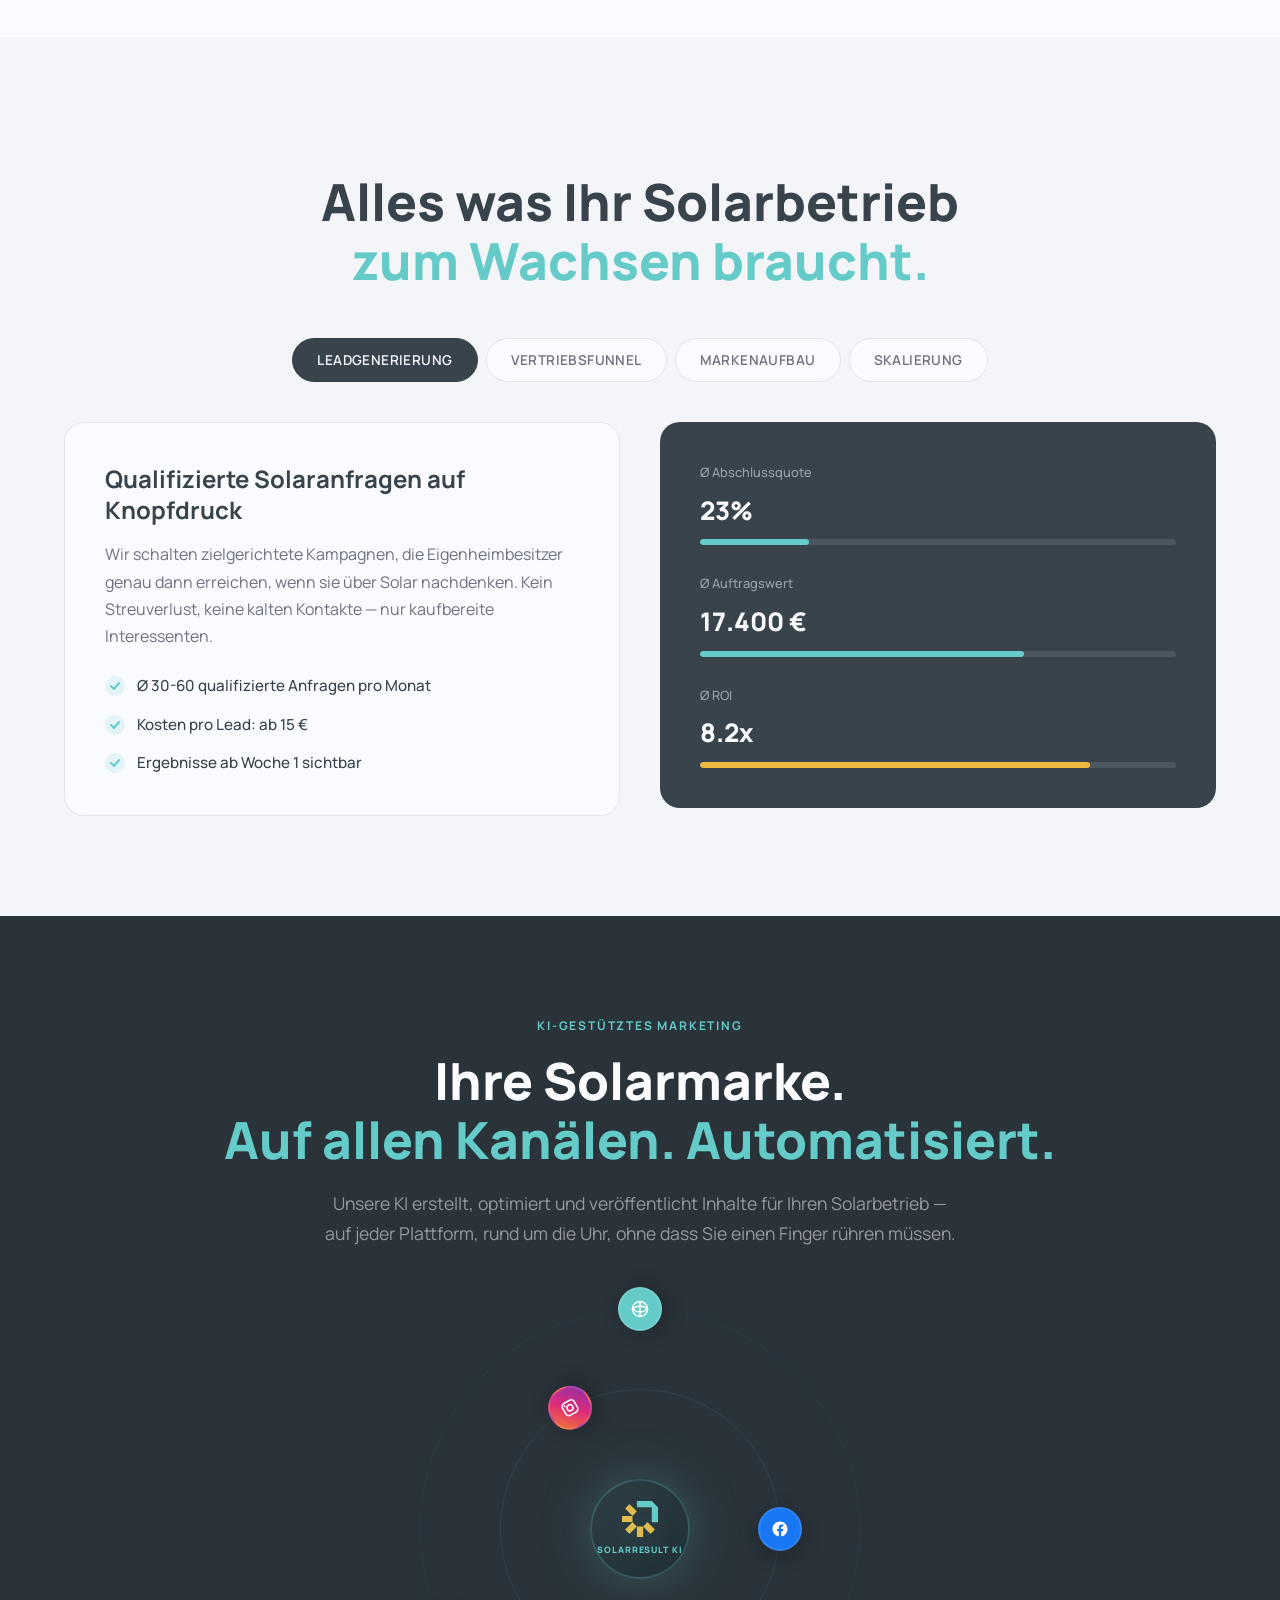
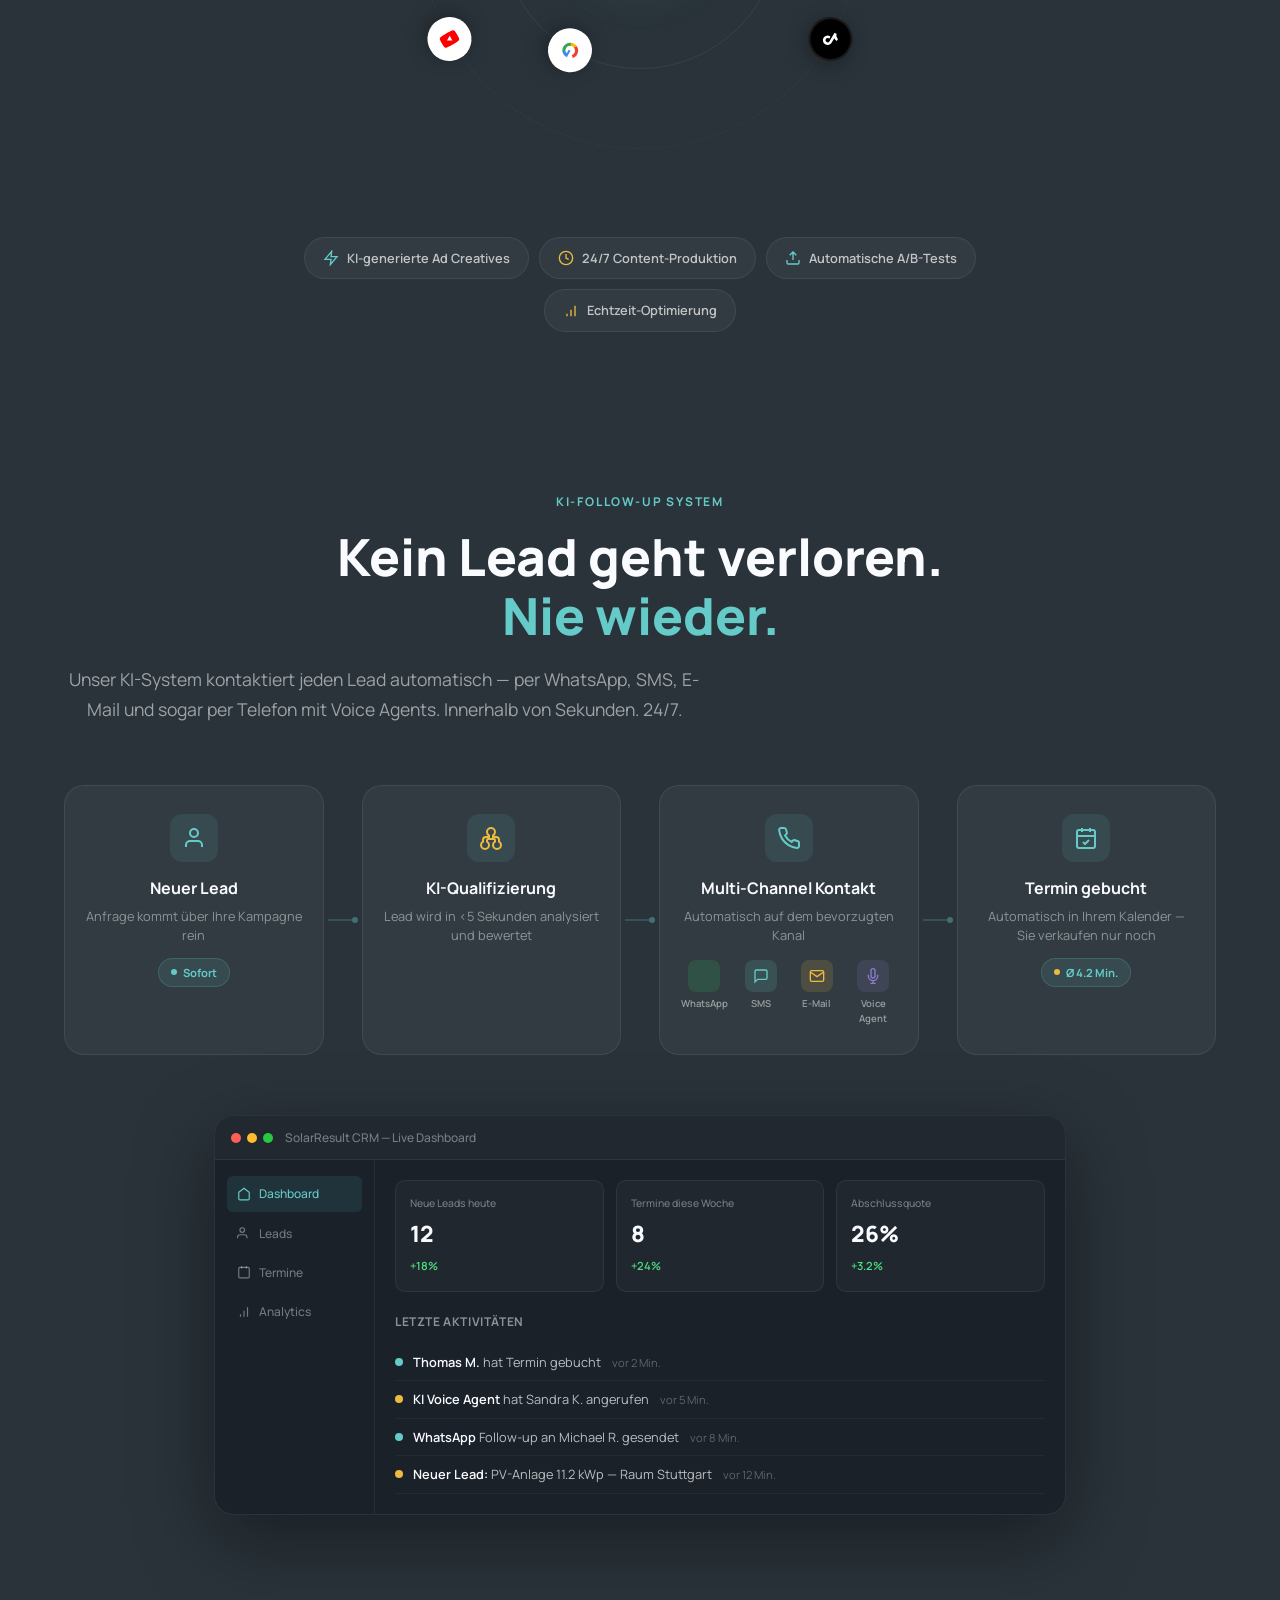
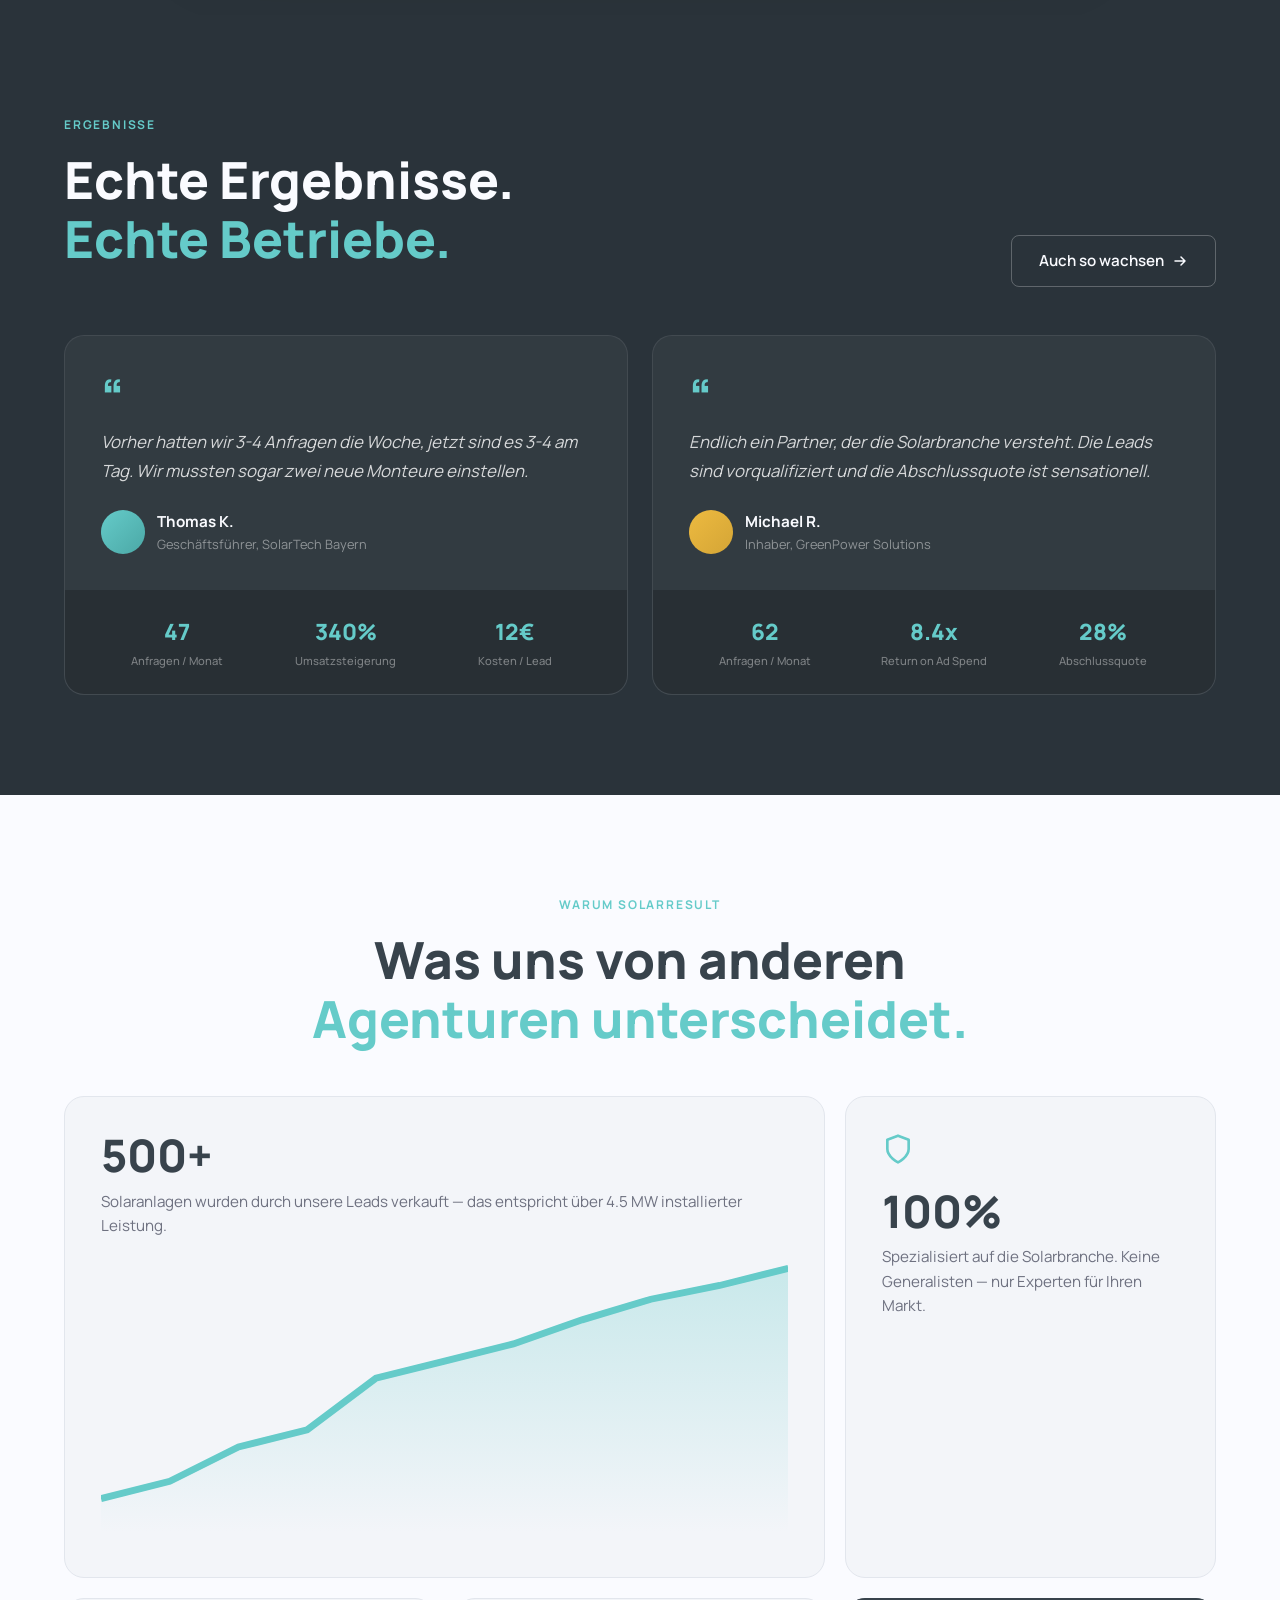
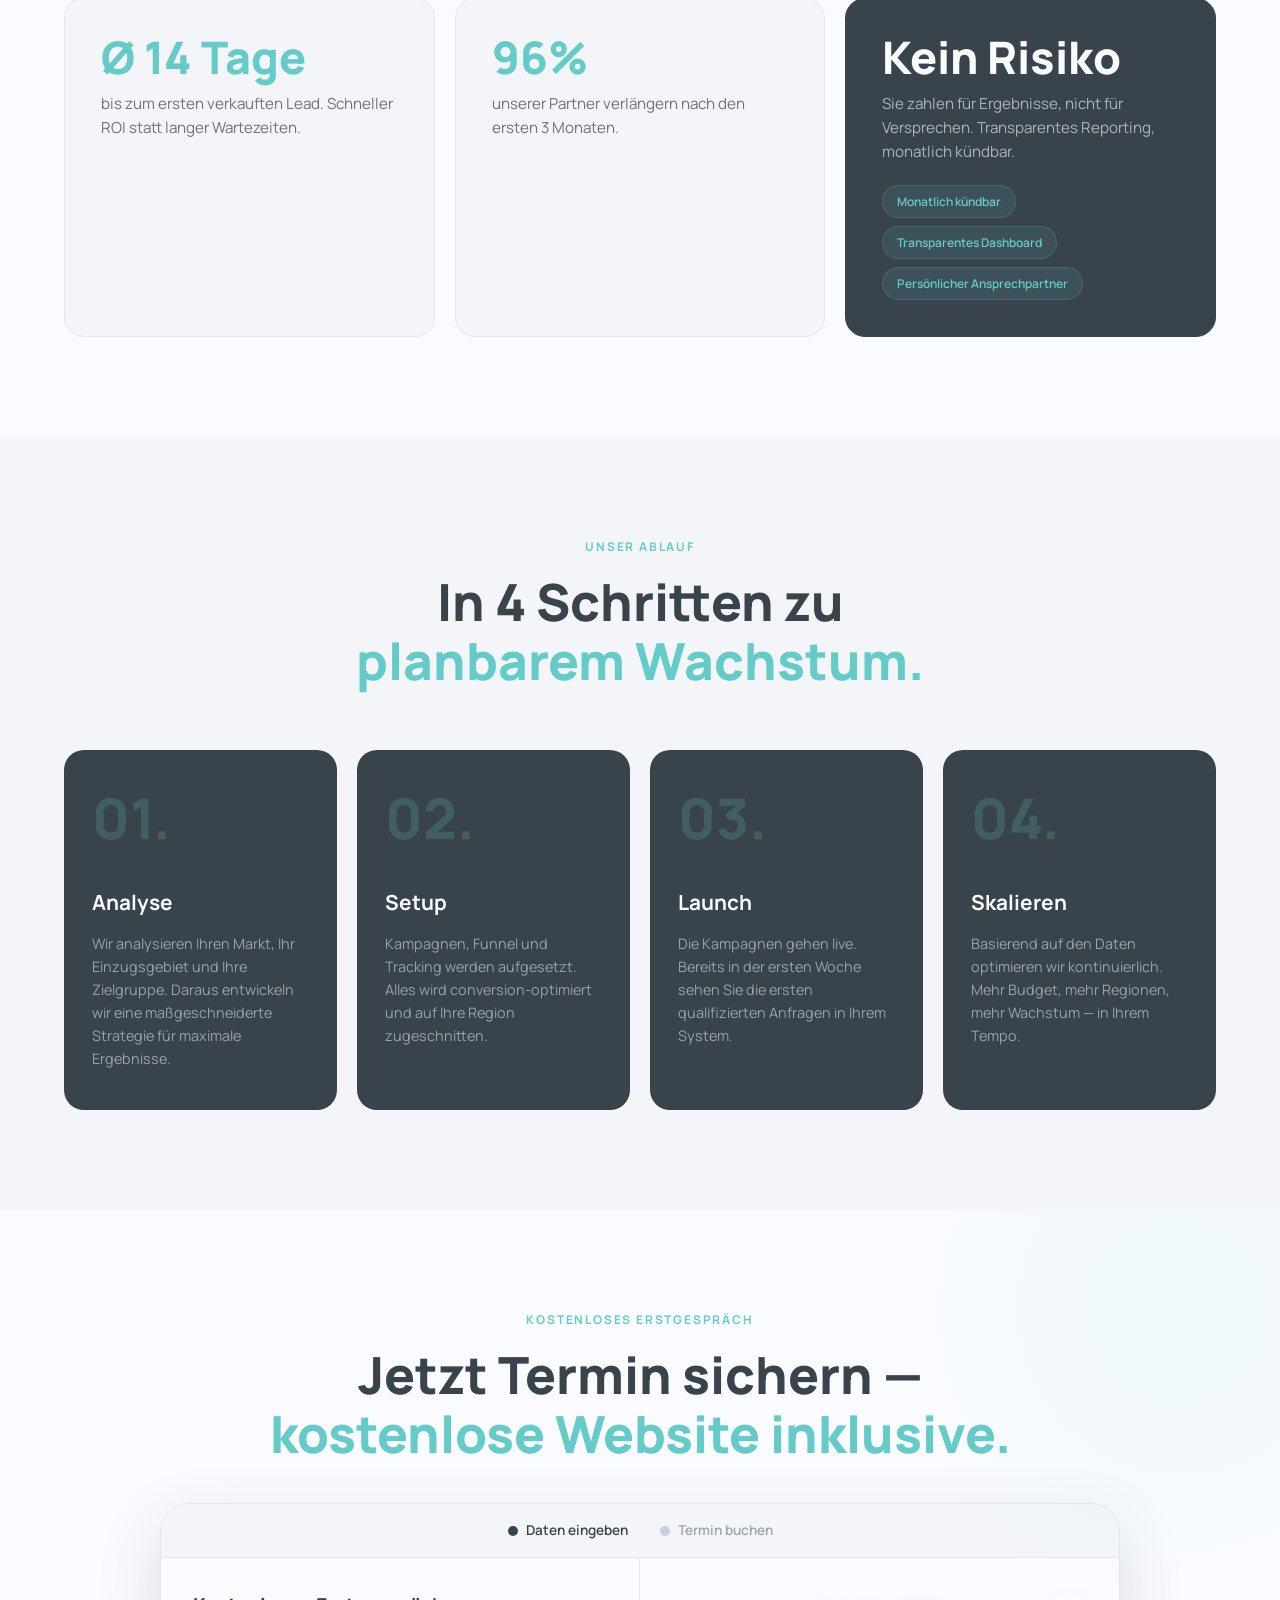
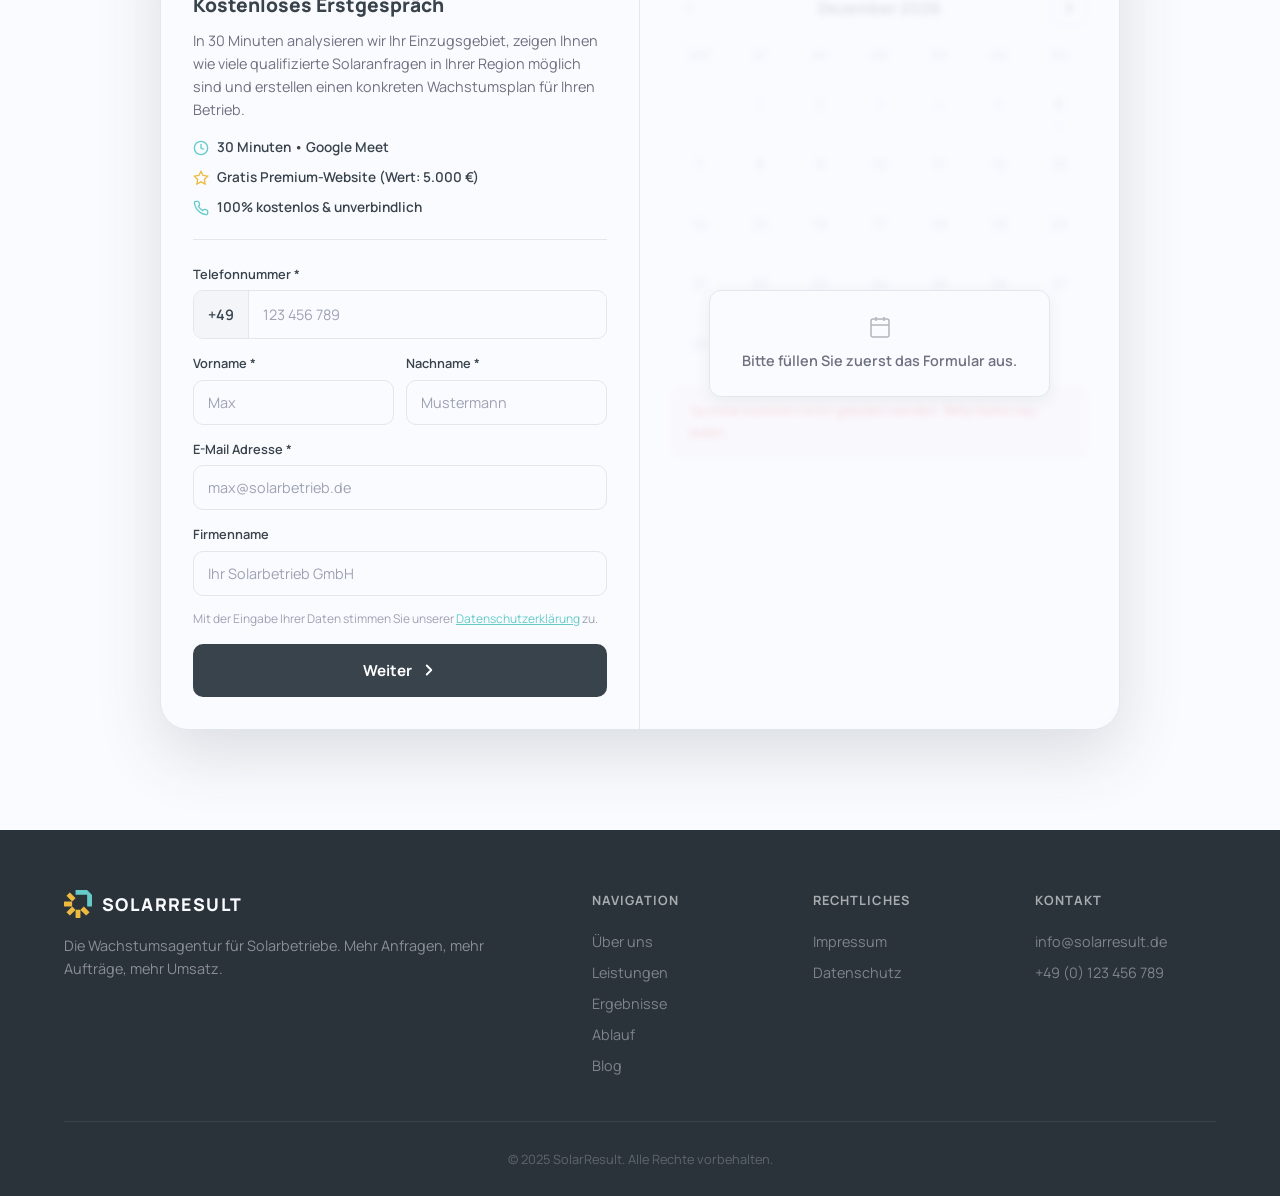
==== commit 87f158b3: "Replace 'Ergebnisse ansehen' CTA with KI-Blueprint freebie link Gold-accented ghost button with star" ====
--- a/index.html
+++ b/index.html
@@ -382,8 +382,9 @@
                             <path d="M3 8h10M9 4l4 4-4 4" stroke="currentColor" stroke-width="1.5" stroke-linecap="round" stroke-linejoin="round"/>
                         </svg>
                     </a>
-                    <a href="#results" class="btn btn-ghost">
-                        Ergebnisse ansehen
+                    <a href="kostenfreies-ki-blueprint.html" class="btn btn-ghost btn-blueprint">
+                        <svg width="16" height="16" viewBox="0 0 20 20" fill="none"><path d="M10 1L12.39 6.26L18.18 7.27L14.09 11.74L14.78 17.61L10 15.27L5.22 17.61L5.91 11.74L1.82 7.27L7.61 6.26L10 1Z" fill="#EDBA40"/></svg>
+                        Gratis KI-Blueprint sichern
                     </a>
                 </div>
                 <div class="hero-trust">
--- a/styles.css
+++ b/styles.css
@@ -670,6 +670,16 @@
 .hero-ctas .btn-ghost { border-color: rgba(255,255,255,0.2); color: rgba(255,255,255,0.8); }
 .hero-ctas .btn-ghost:hover { border-color: var(--teal); color: var(--teal); }
 
+.hero-ctas .btn-blueprint {
+    border-color: rgba(237, 186, 64, 0.4);
+    color: var(--gold);
+}
+.hero-ctas .btn-blueprint:hover {
+    border-color: var(--gold);
+    color: var(--gold);
+    background: rgba(237, 186, 64, 0.1);
+}
+
 /* Trust */
 .hero-trust { display: flex; align-items: center; gap: 14px; }
 .trust-avatars { display: flex; }
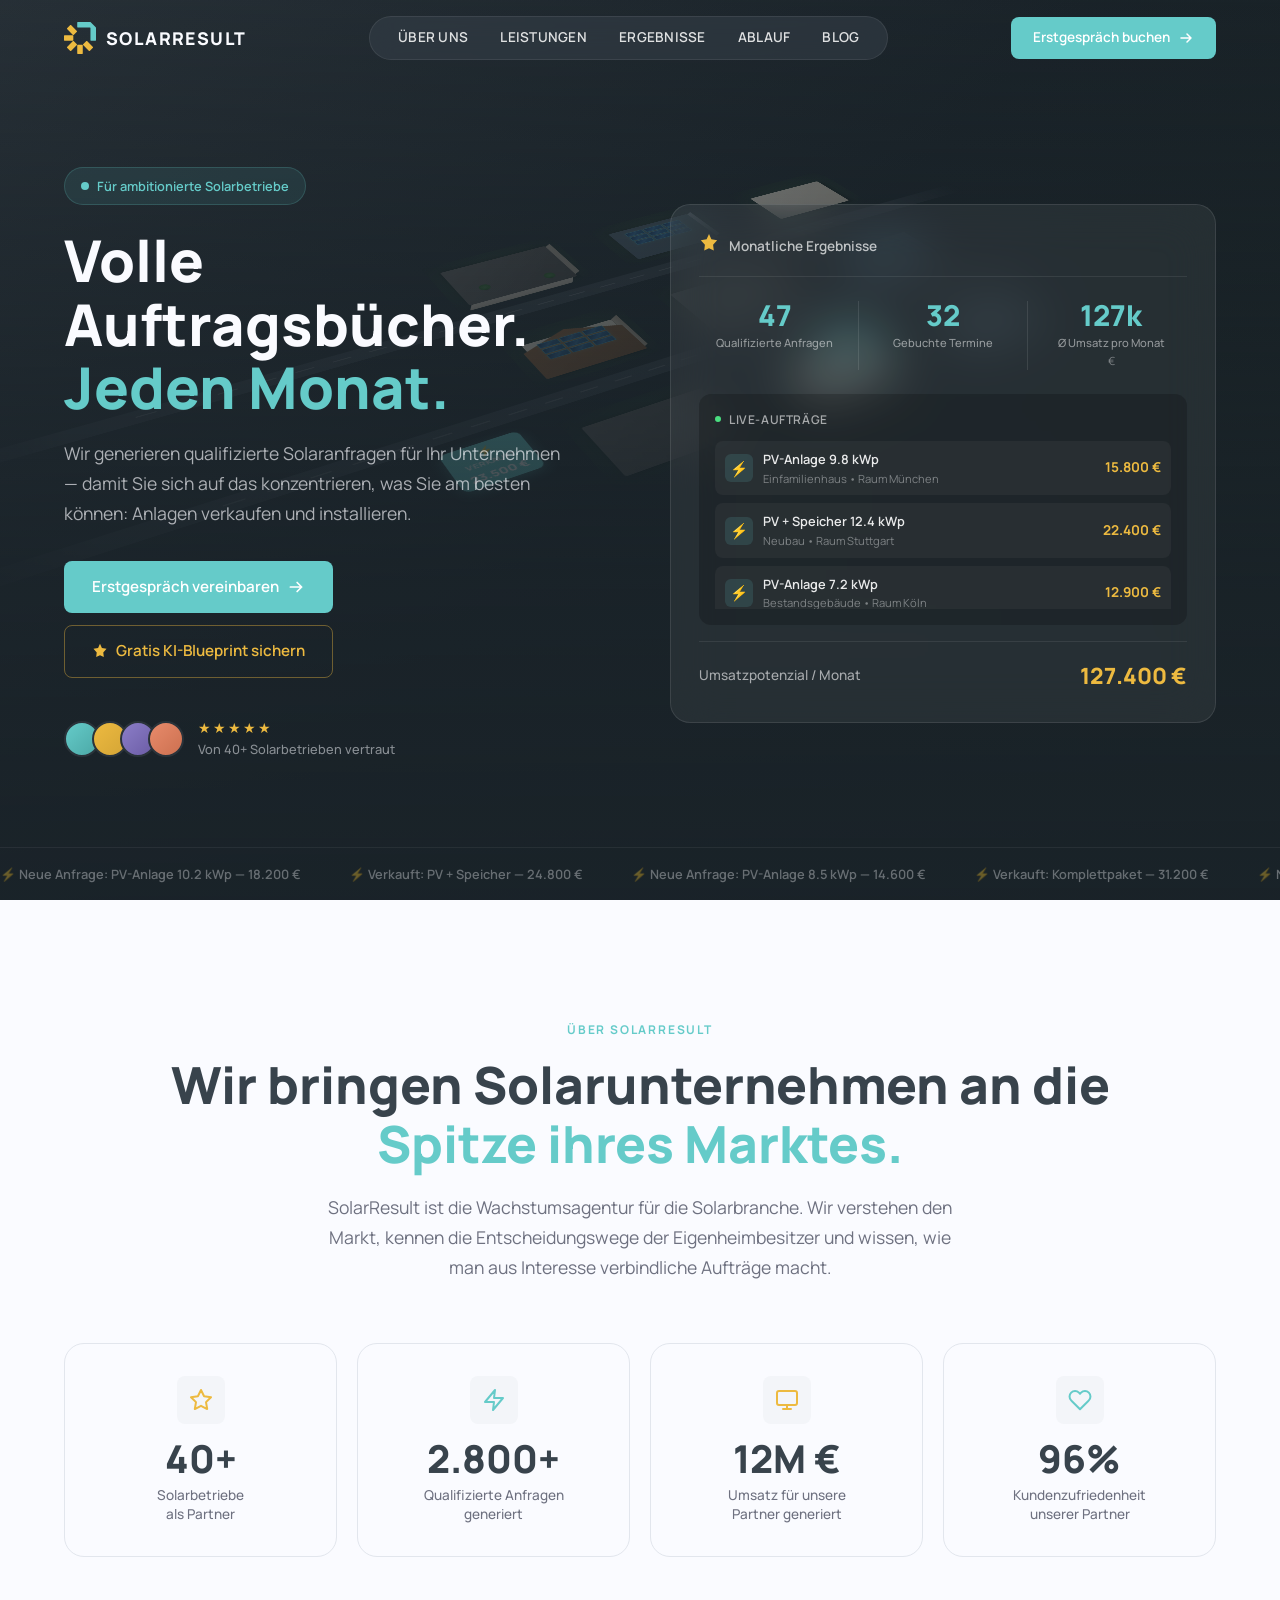
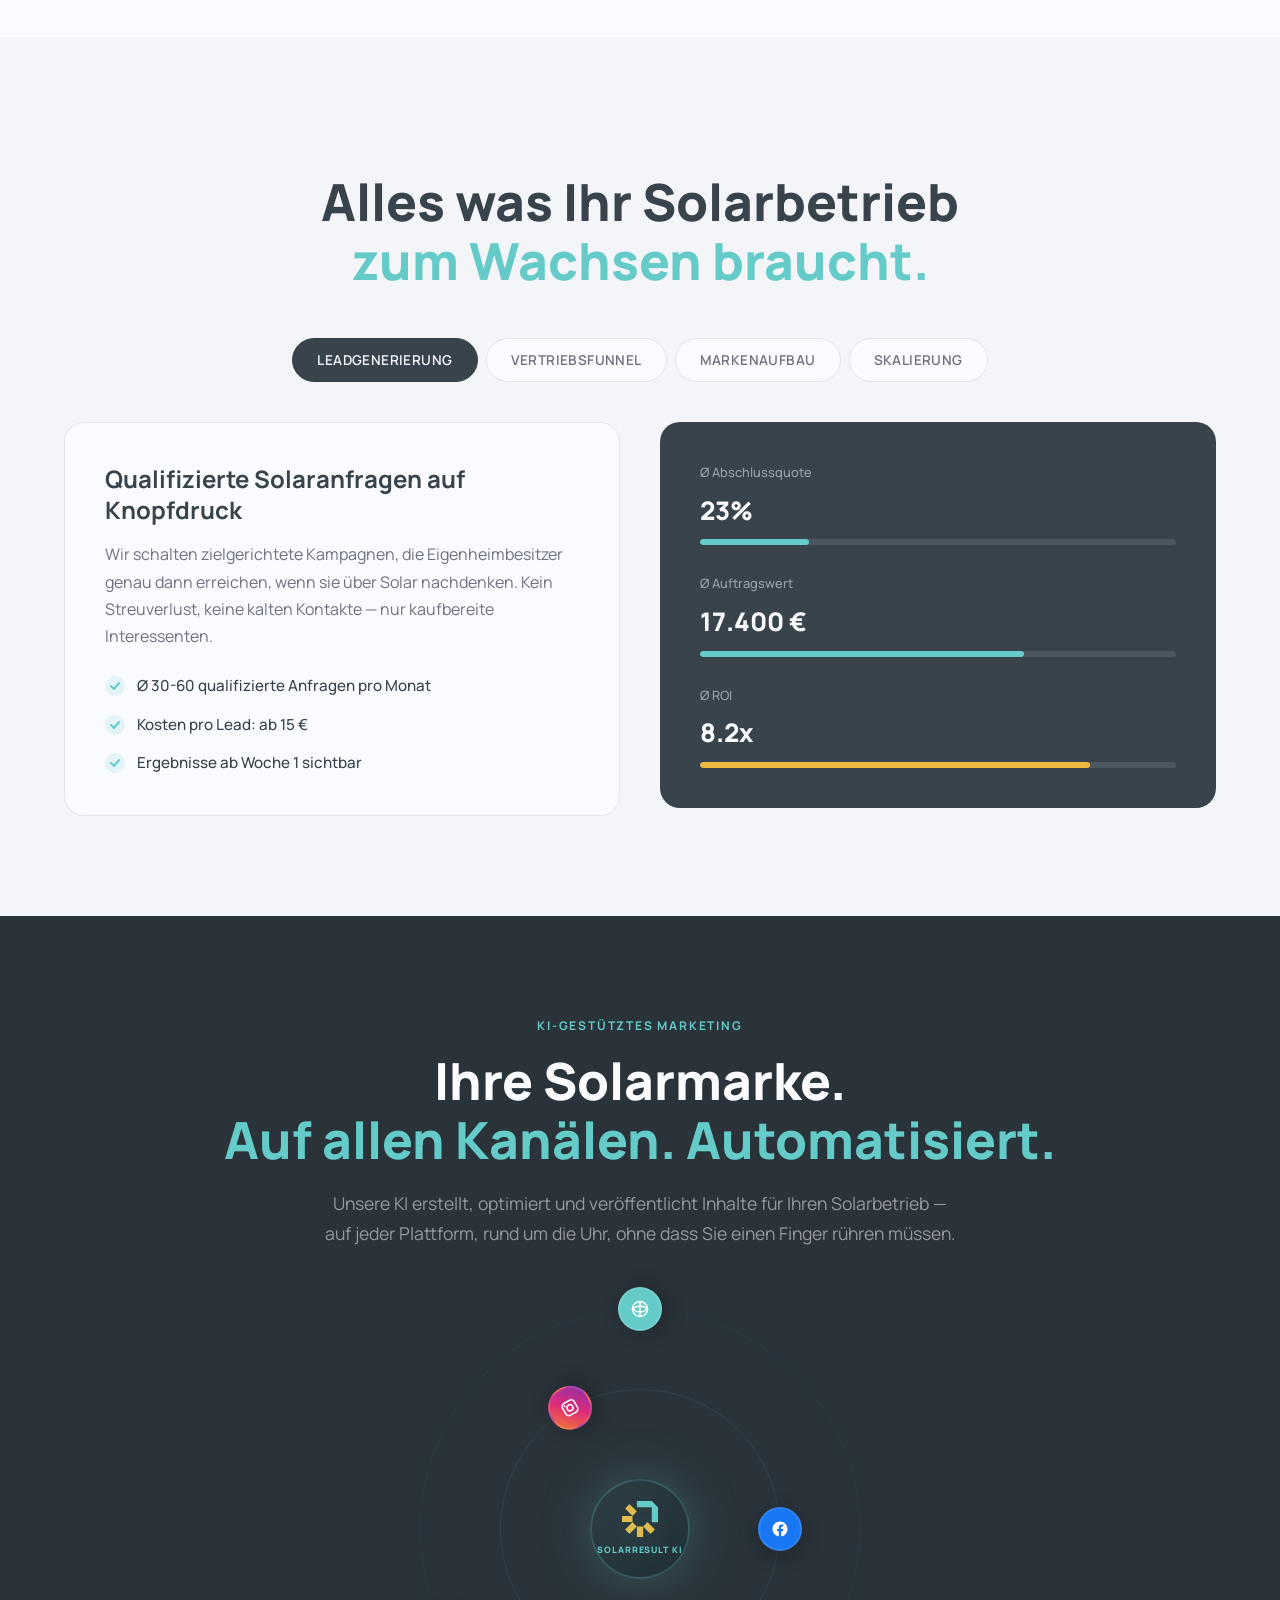
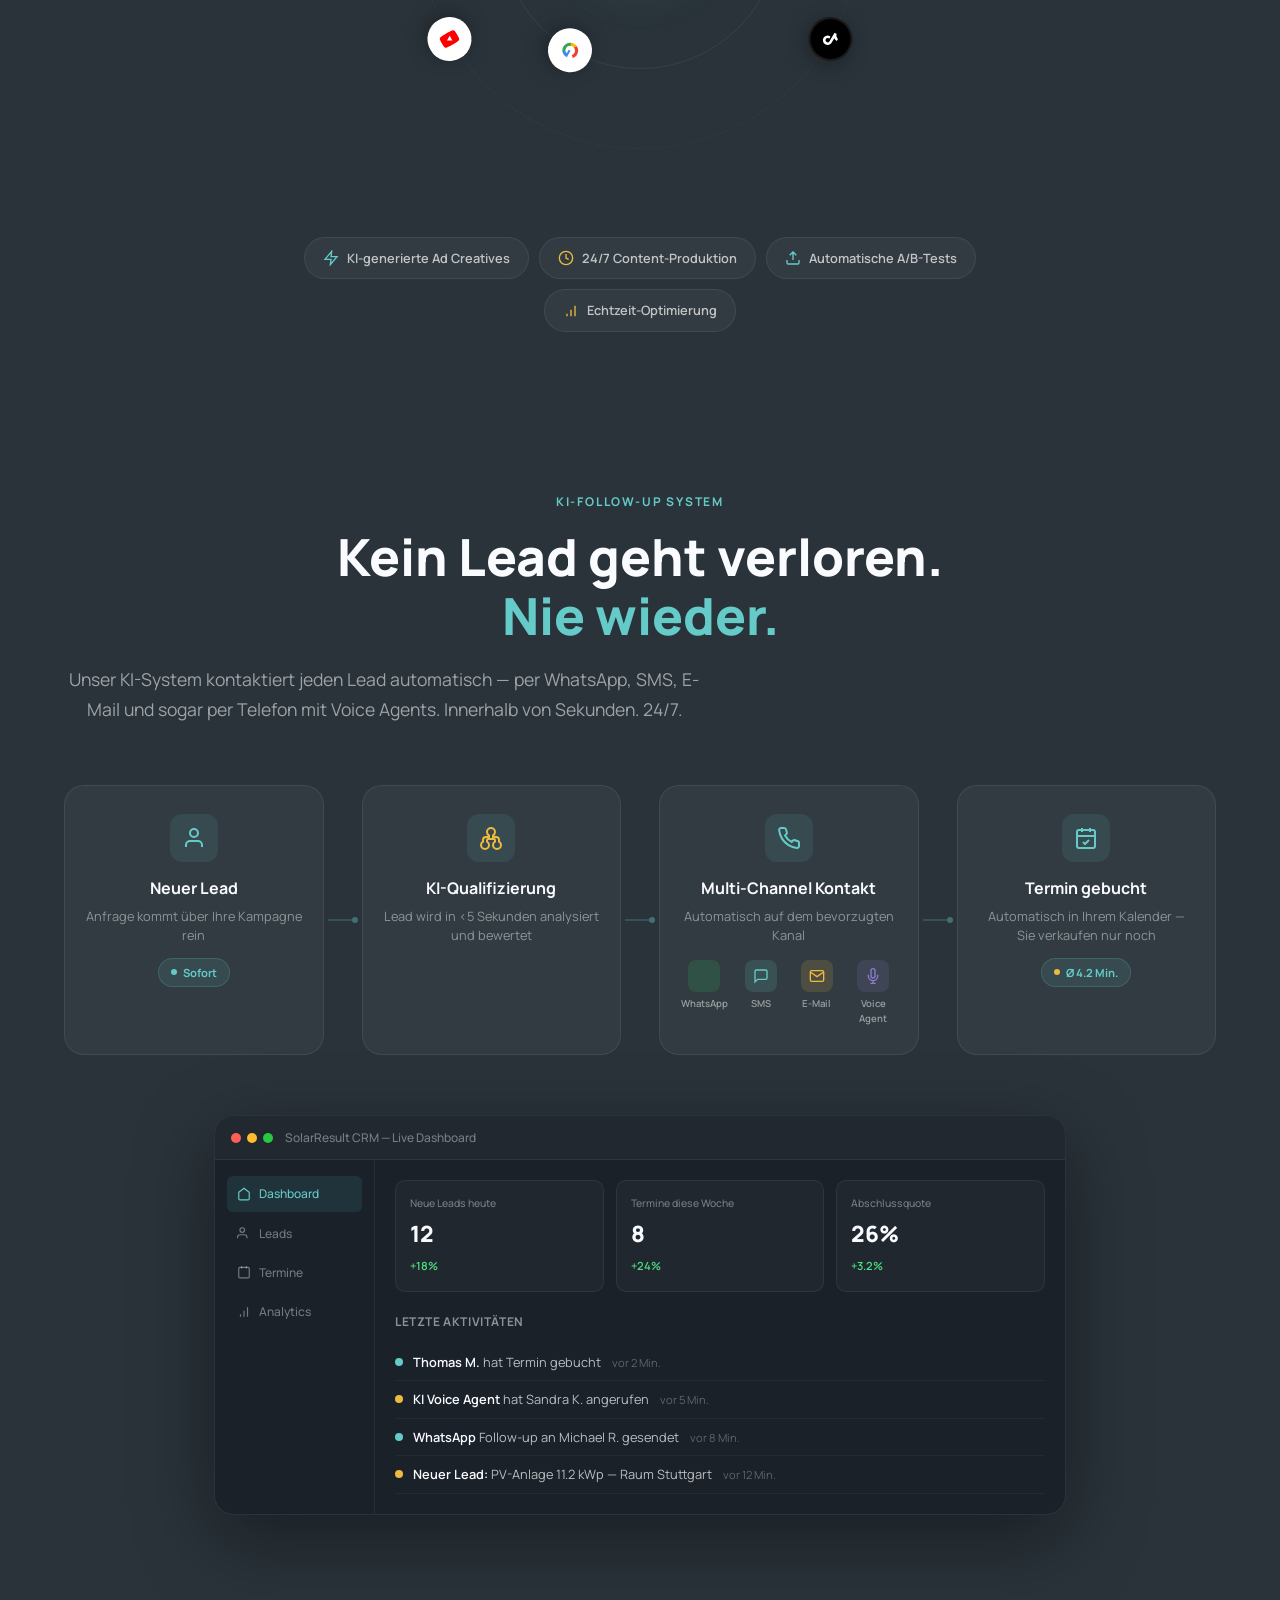
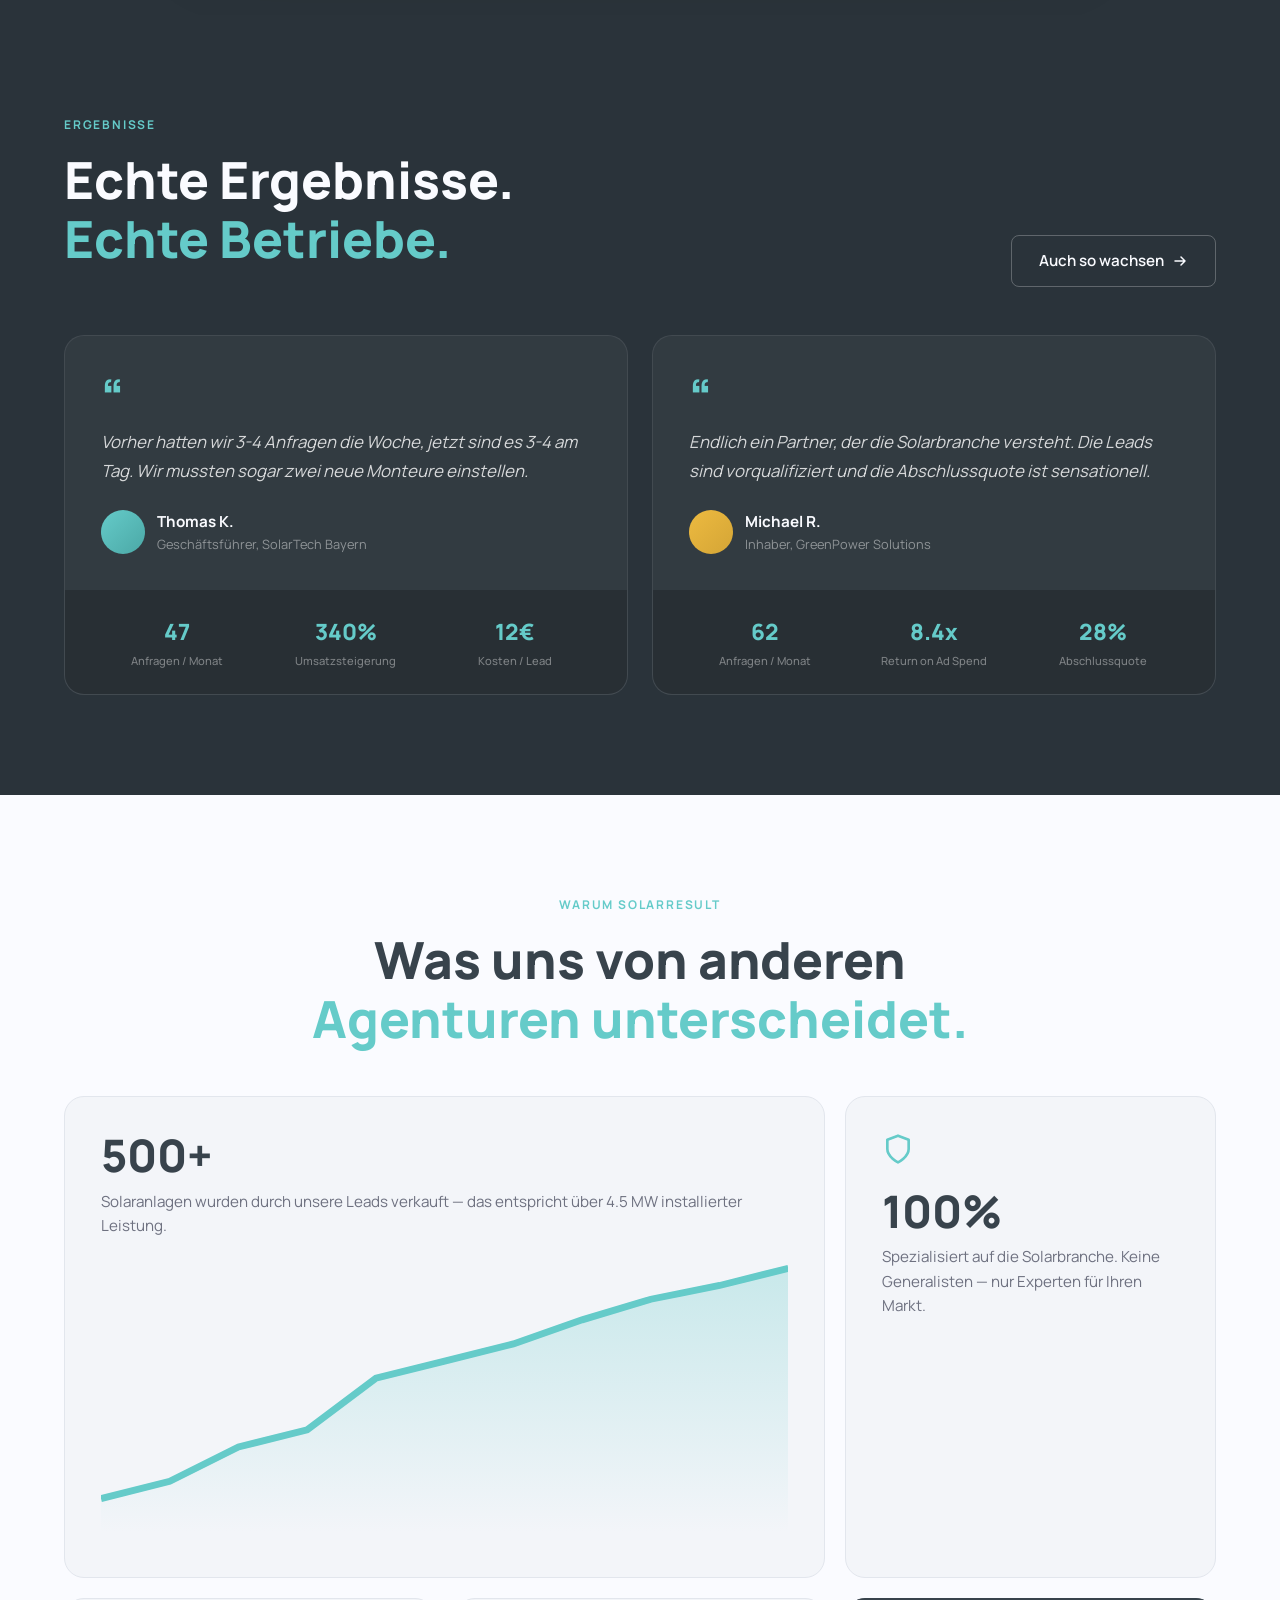
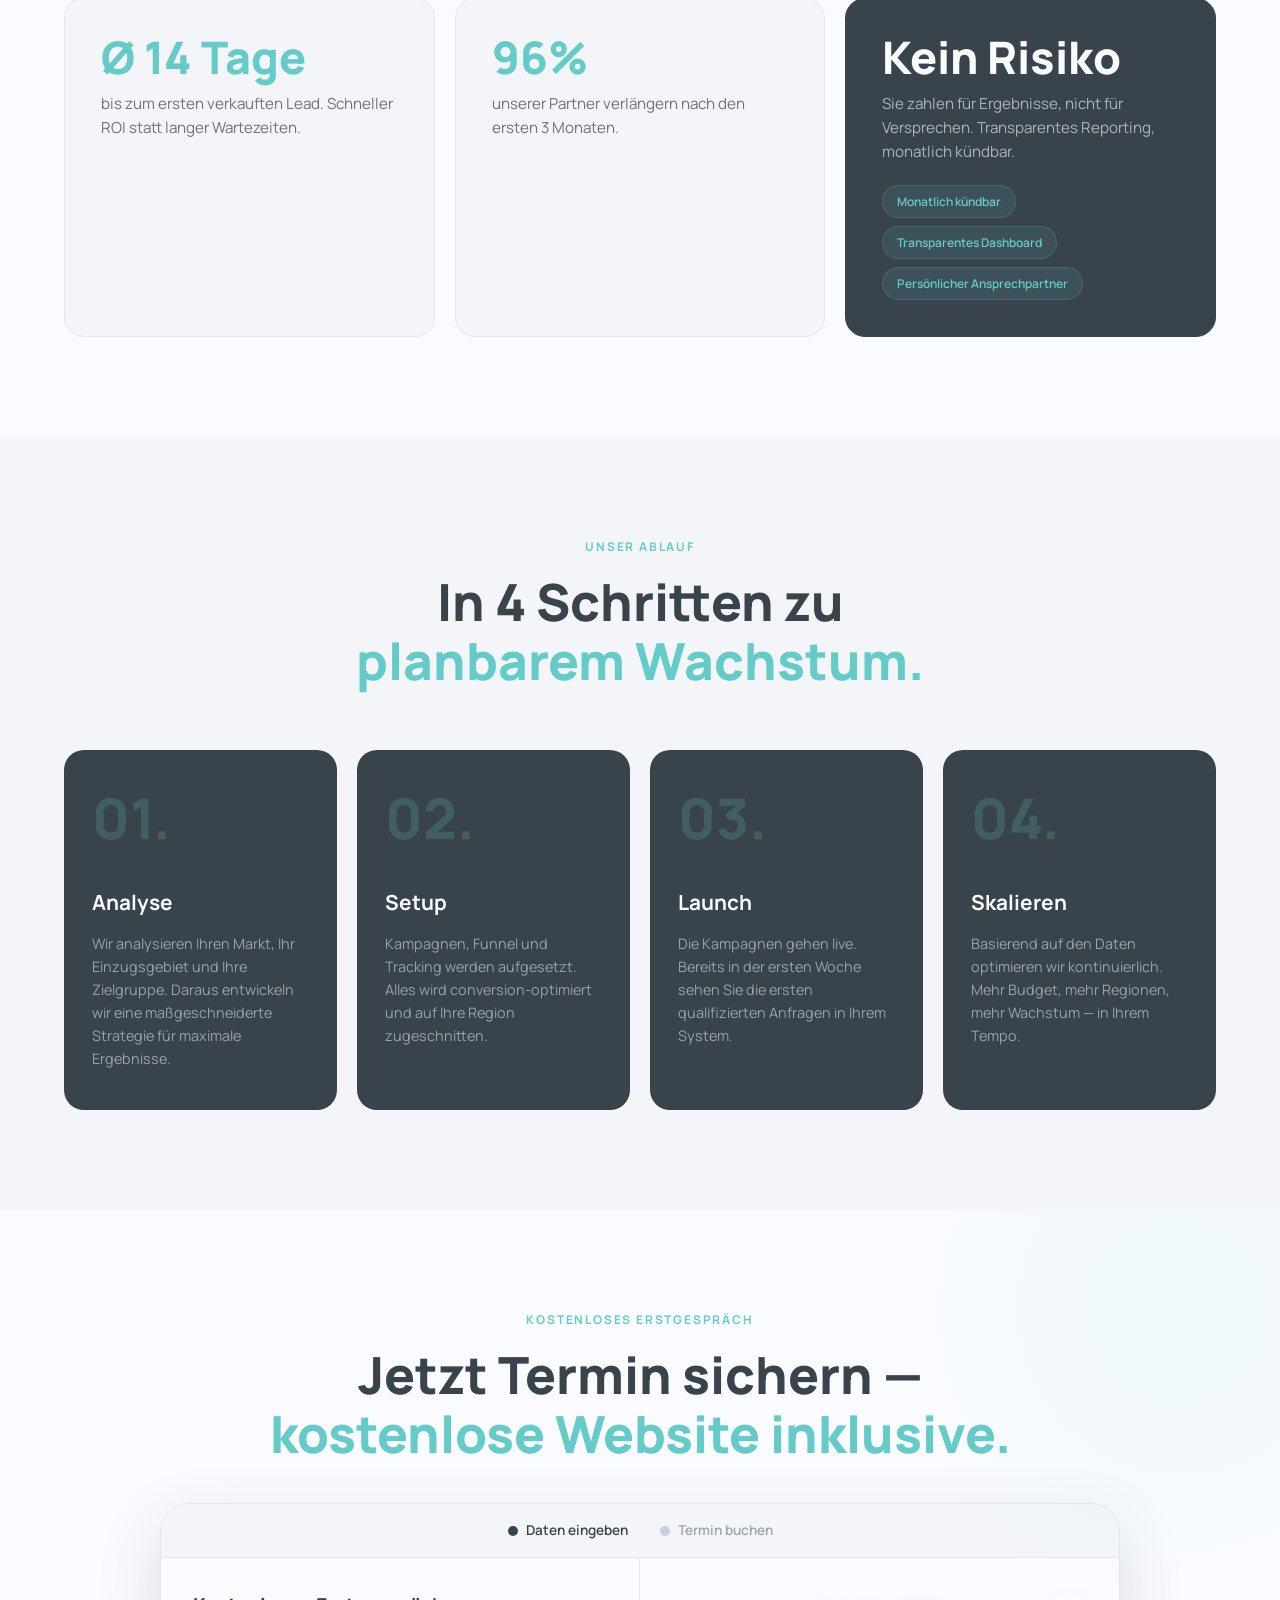
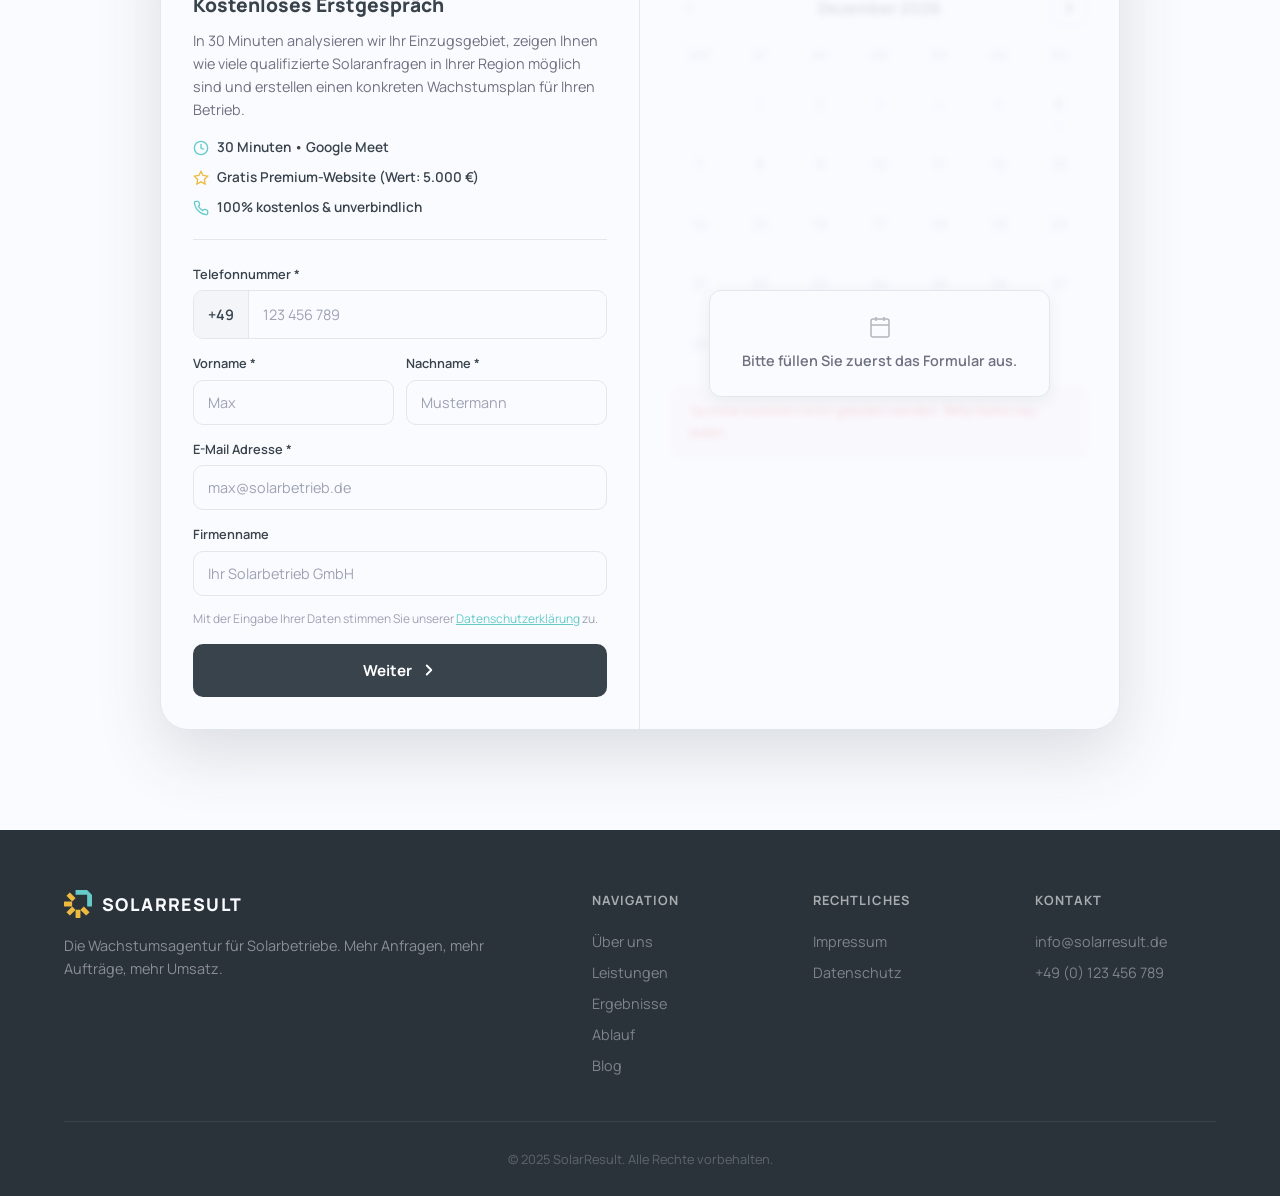
==== commit fa48914c: "Fix all SEO gaps identified in audit All pages: - og:image added (1200x630 Unsplash solar image) - t" ====
--- a/index.html
+++ b/index.html
@@ -18,10 +18,14 @@
     <meta property="og:locale" content="de_DE">
     <meta property="og:site_name" content="SolarResult">
 
+    <meta property="og:image" content="https://images.unsplash.com/photo-1509391366360-2e959784a276?w=1200&h=630&fit=crop&q=80">
+
     <!-- Twitter Card -->
     <meta name="twitter:card" content="summary_large_image">
     <meta name="twitter:title" content="SolarResult | Mehr Solaraufträge durch KI-Marketing">
     <meta name="twitter:description" content="Qualifizierte Solaranfragen für Ihren Betrieb. KI-gestütztes Marketing und planbare Aufträge.">
+    <meta name="twitter:image" content="https://images.unsplash.com/photo-1509391366360-2e959784a276?w=1200&h=630&fit=crop&q=80">
+    <meta name="twitter:url" content="https://solarresult.de/">
 
     <!-- Favicon -->
     <link rel="icon" type="image/png" sizes="32x32" href="Branding Assets/Logo files/Favicon 32x32 and 16x16/32x32.png">
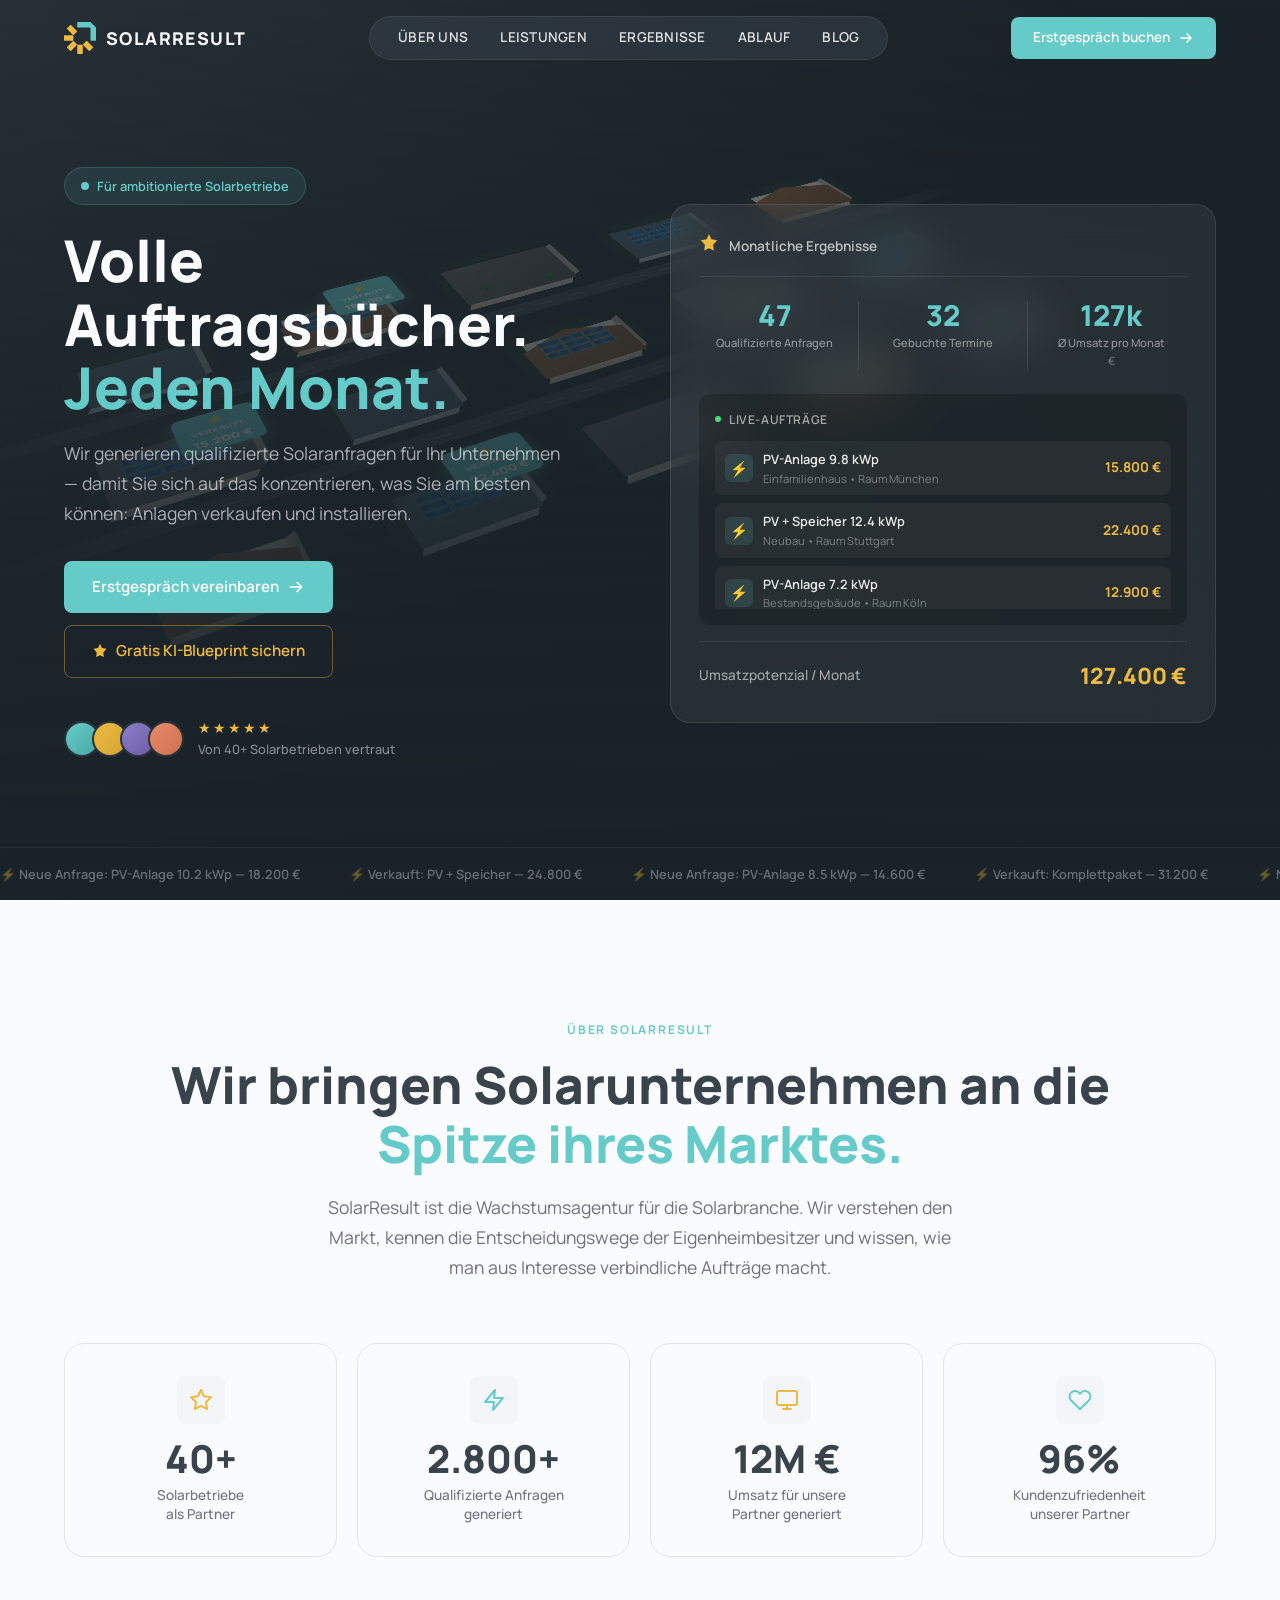
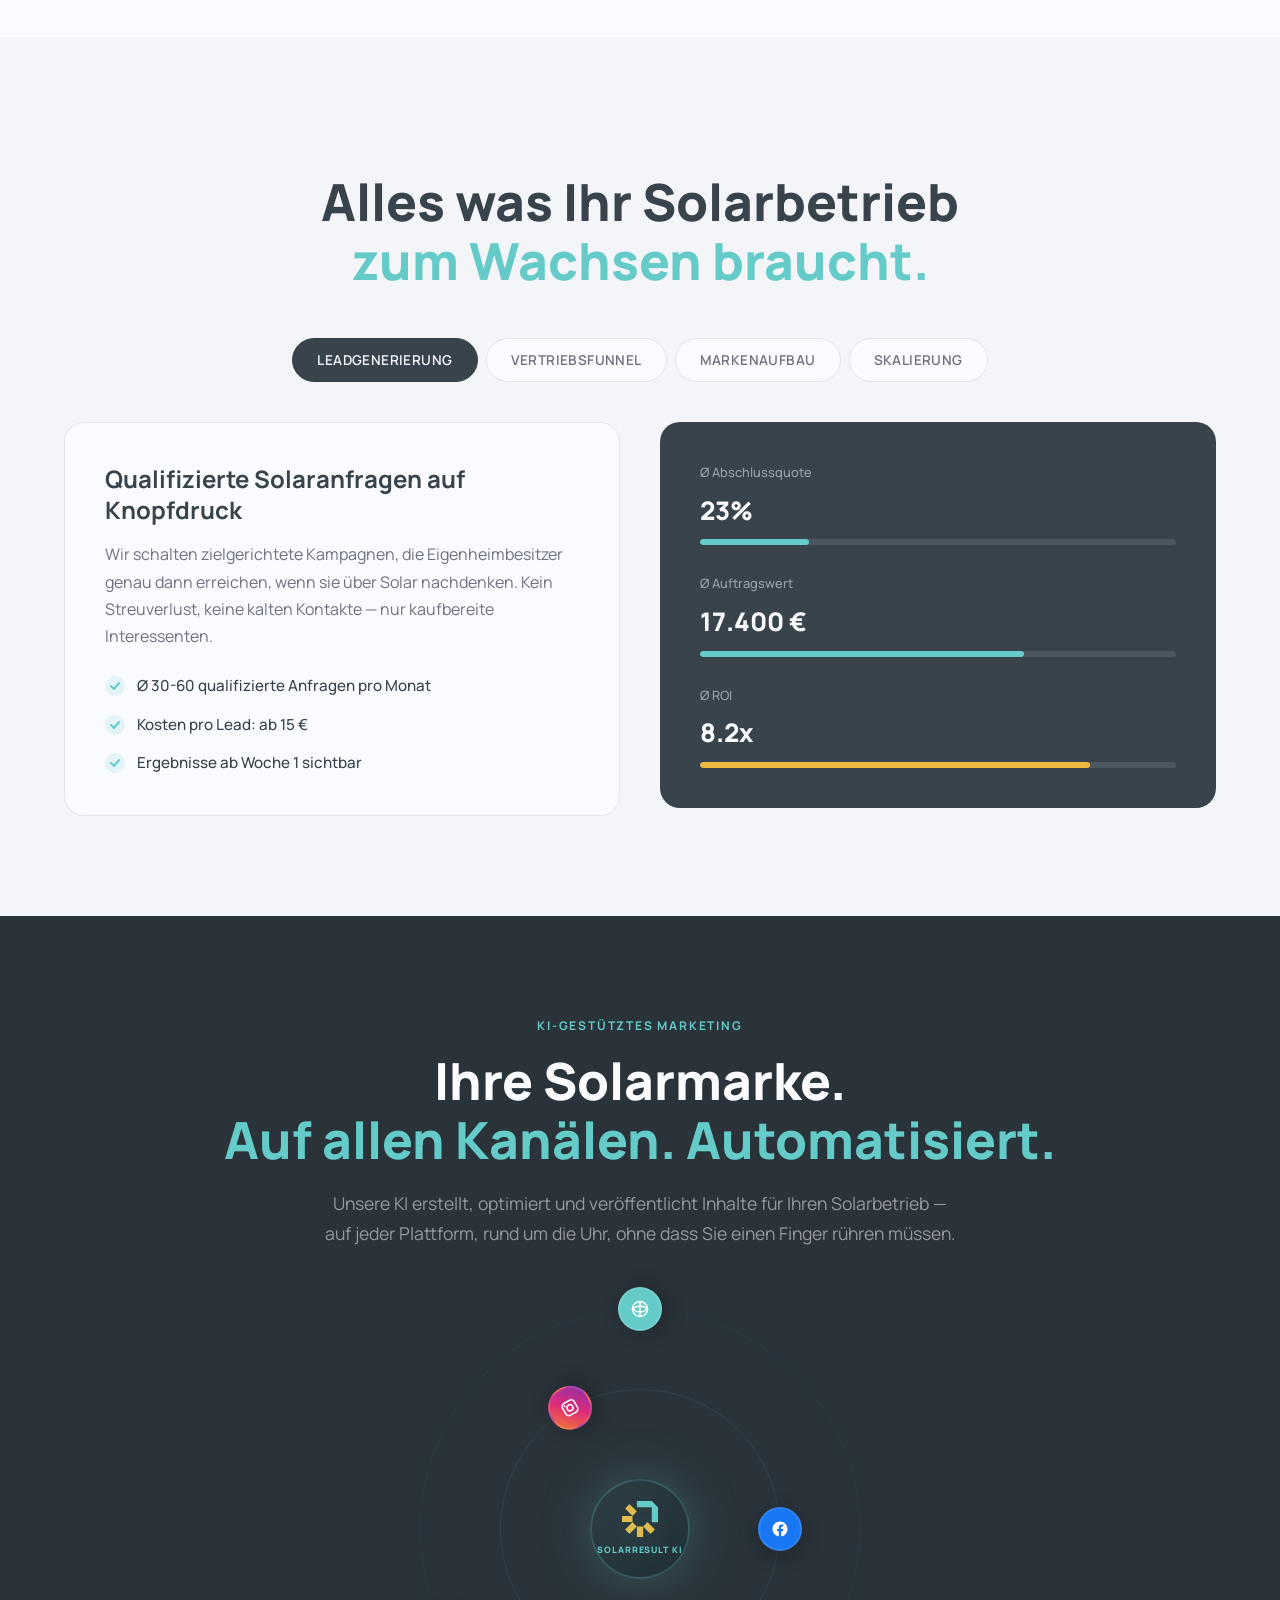
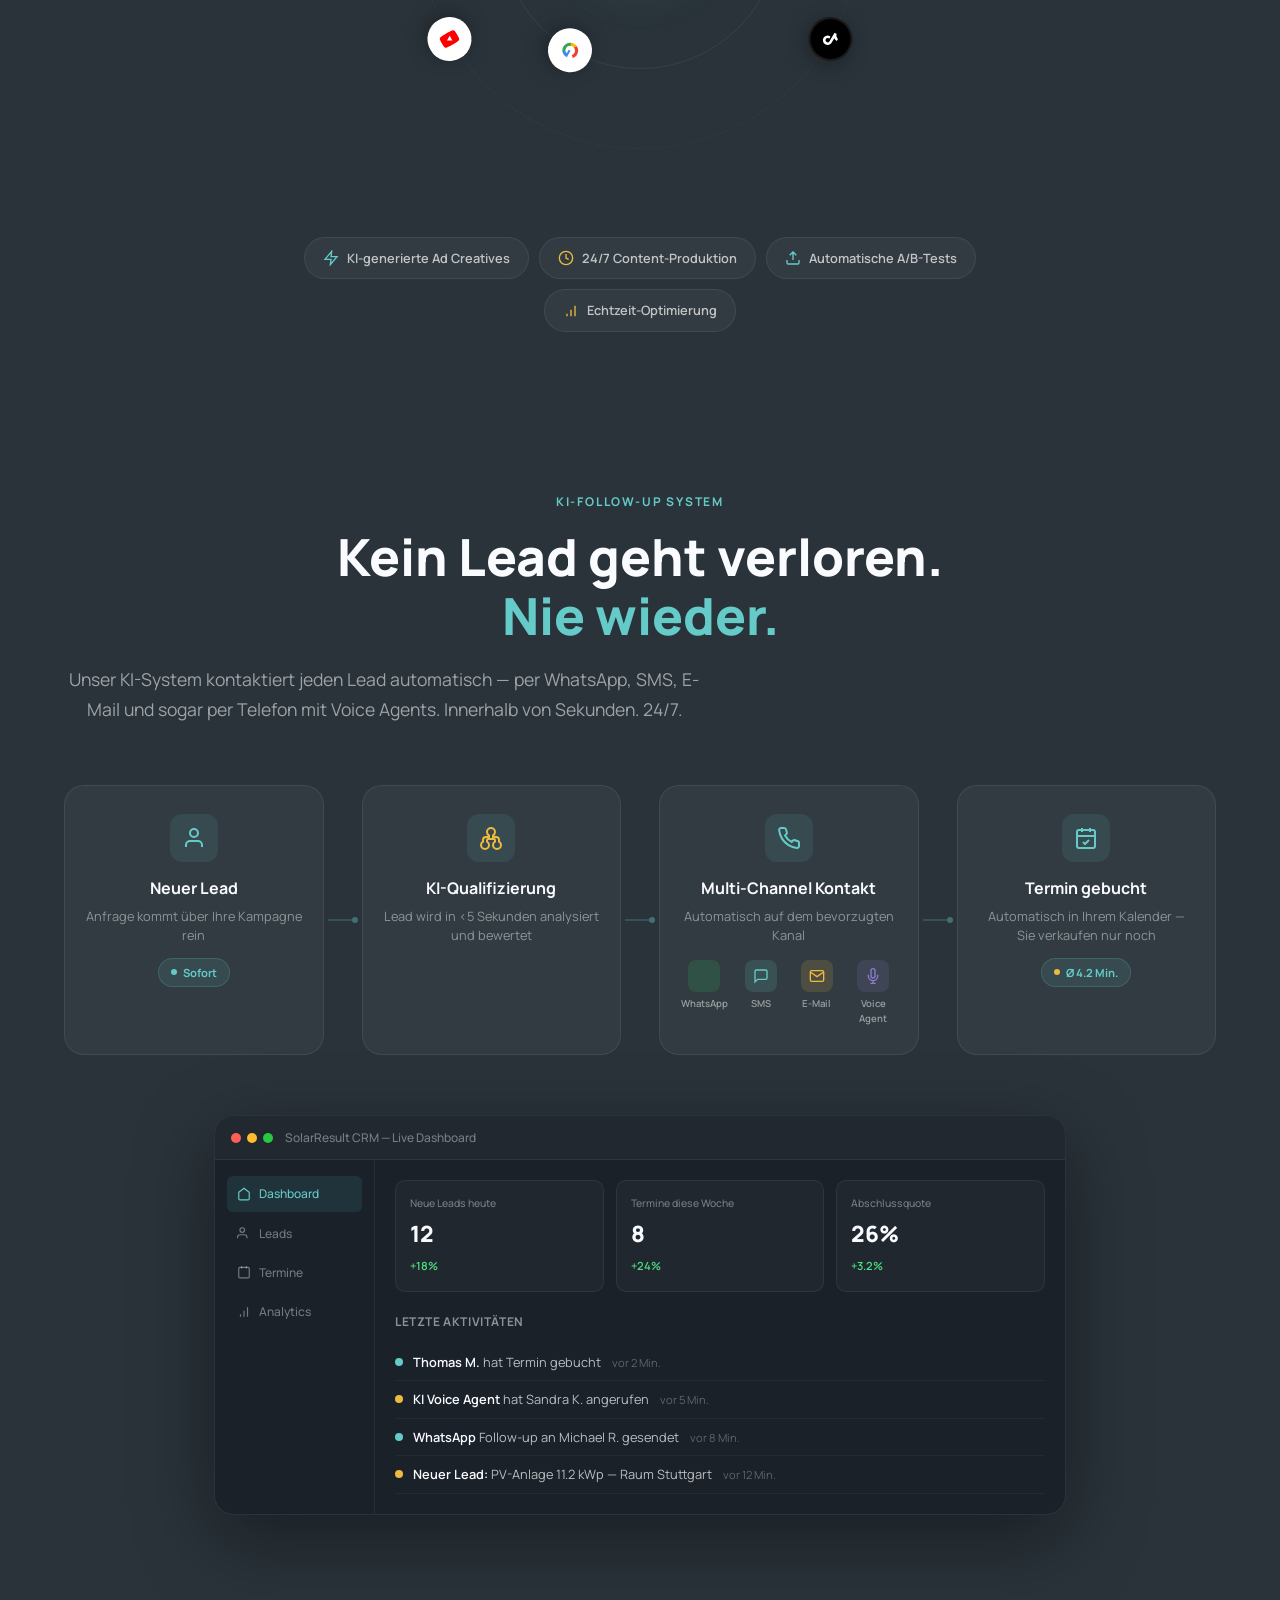
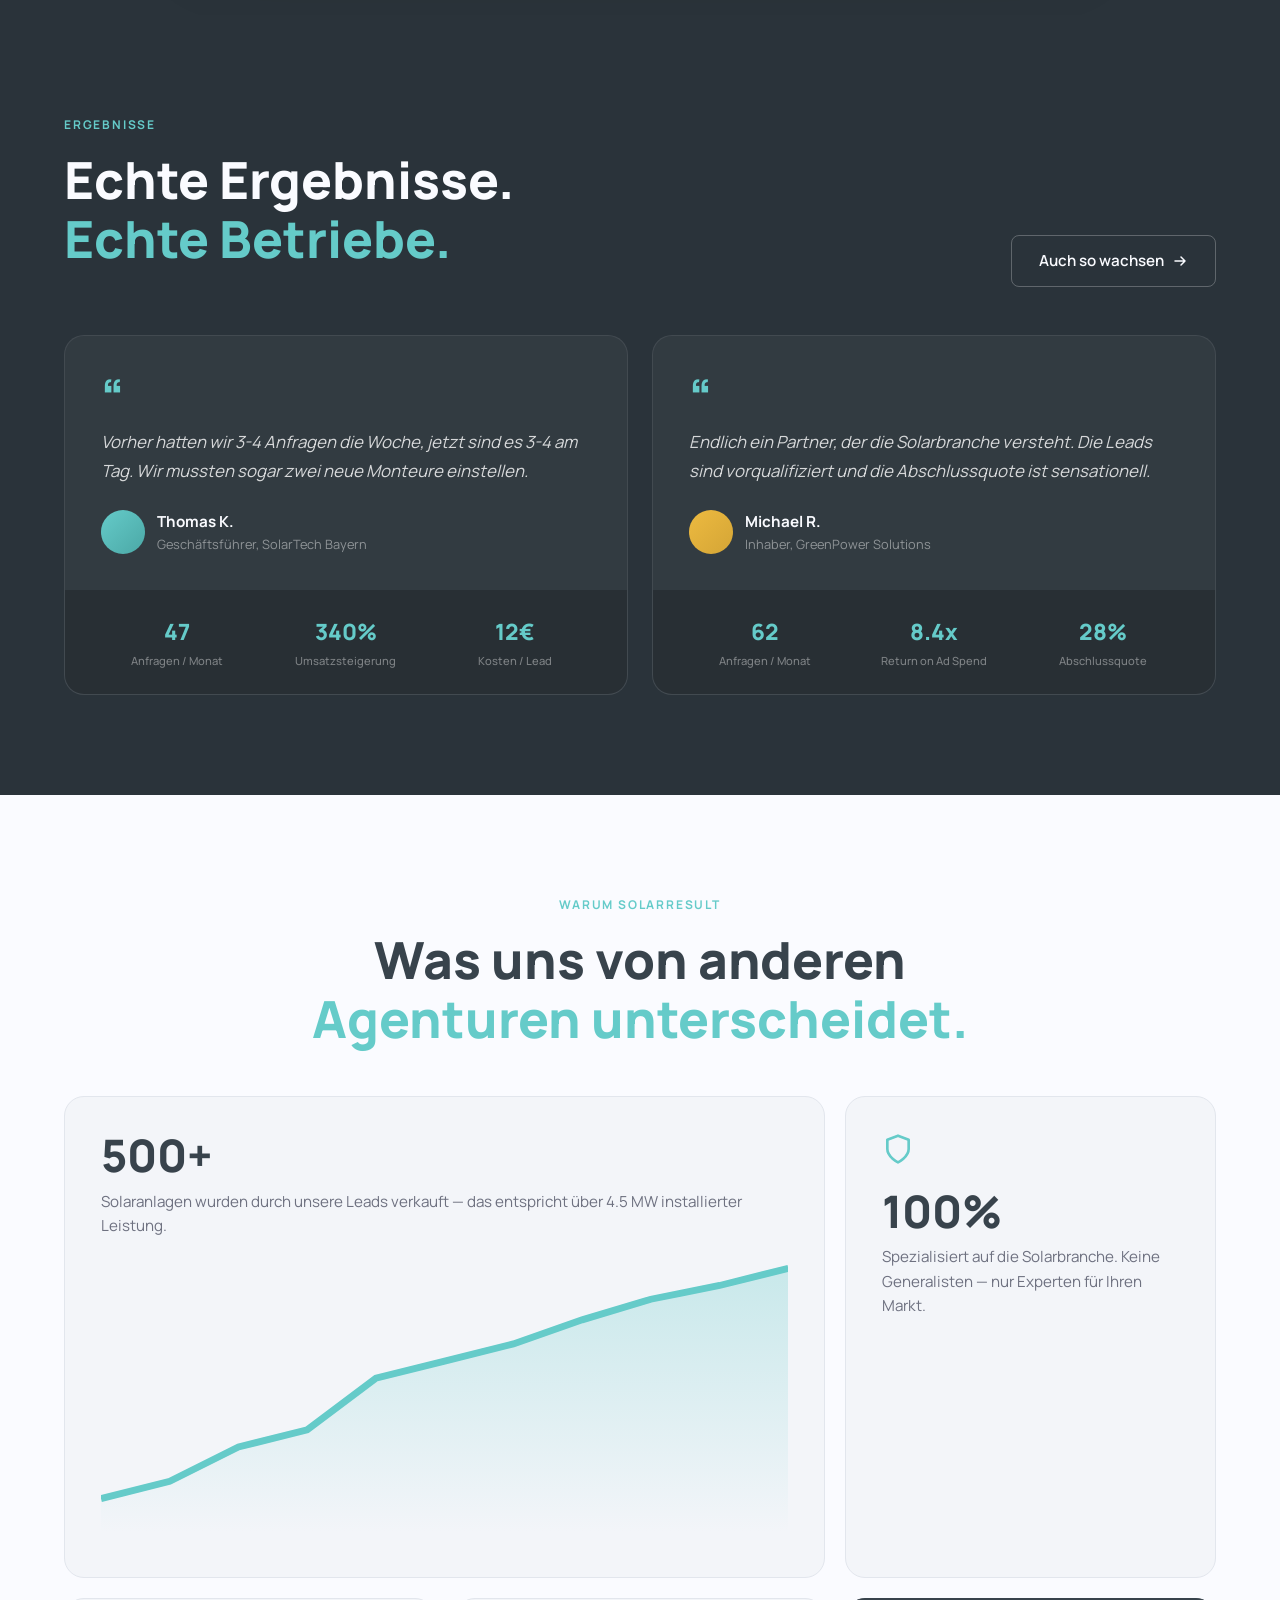
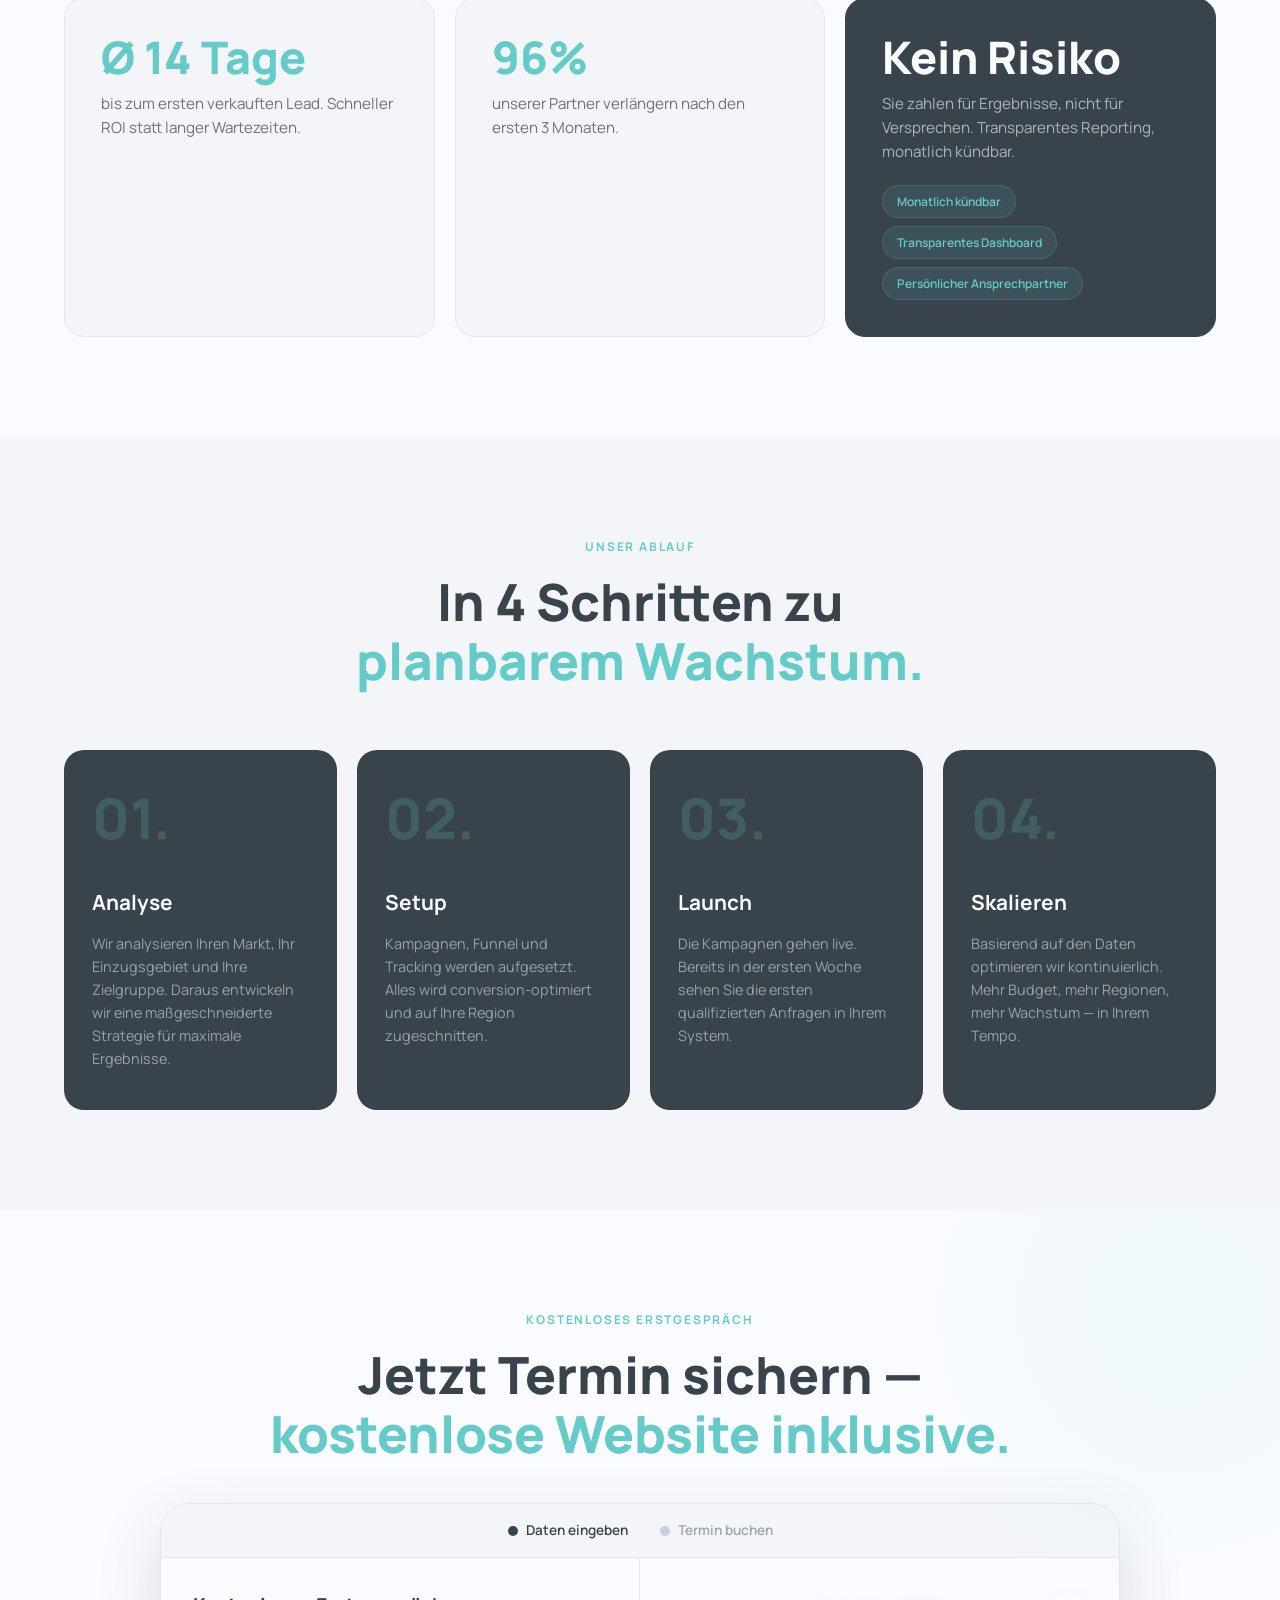
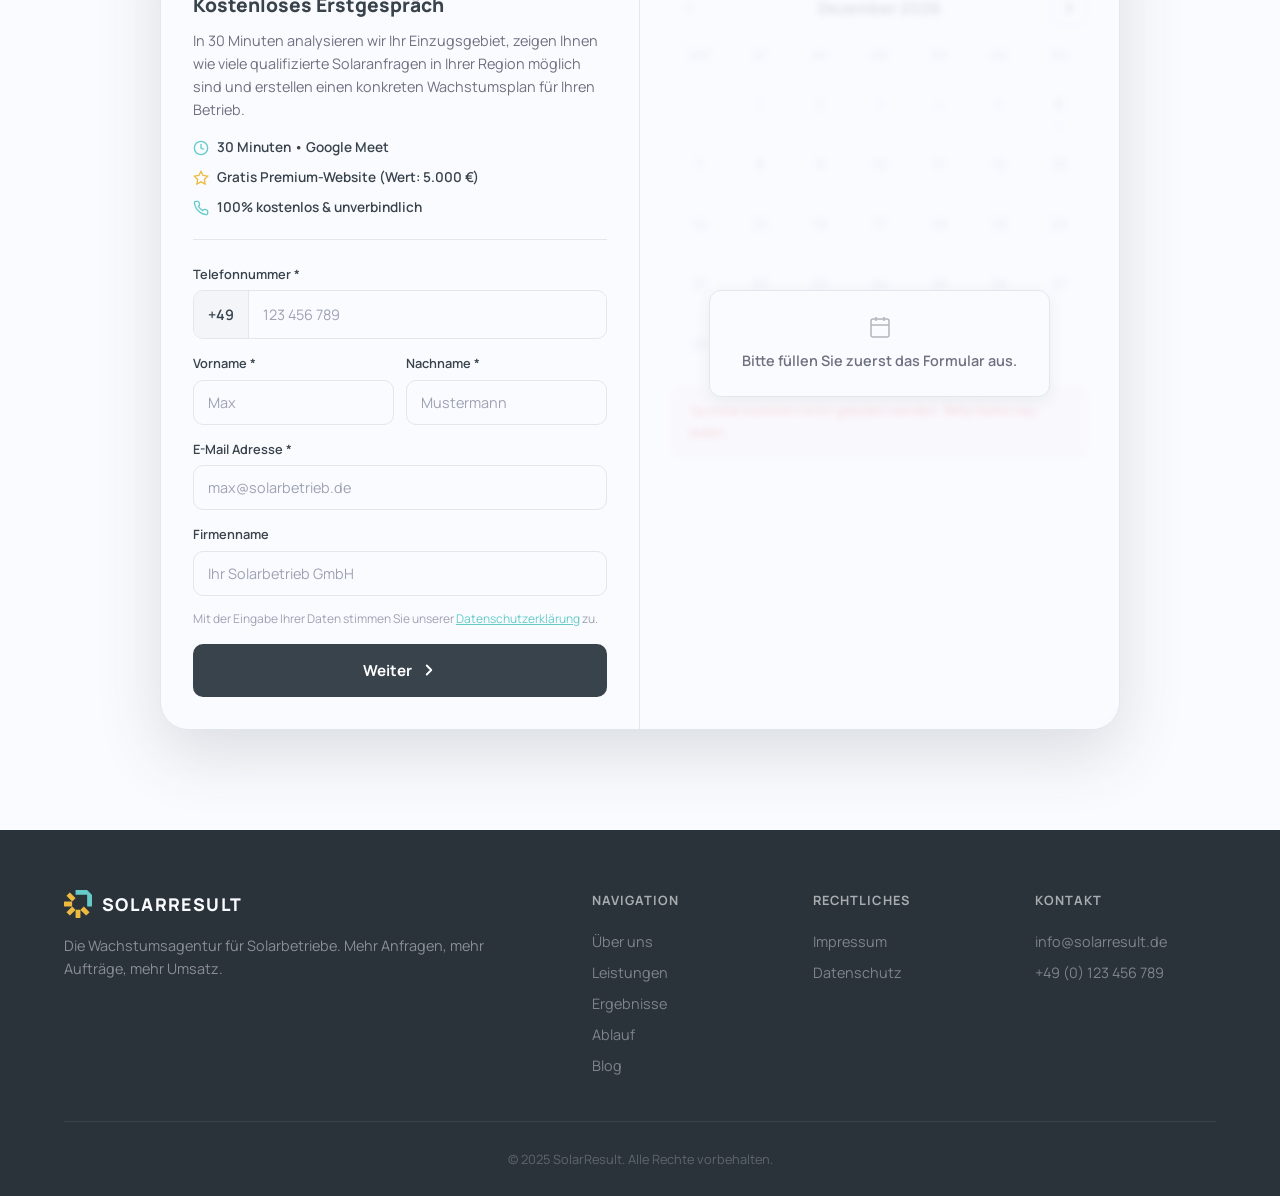
==== commit fbfec224: "Clean URLs: remove .html extensions from all links Restructured to folder-based URLs: - /blog/ (was " ====
--- a/index.html
+++ b/index.html
@@ -124,7 +124,7 @@
                 <a href="#solutions">Leistungen</a>
                 <a href="#results">Ergebnisse</a>
                 <a href="#process">Ablauf</a>
-                <a href="blog.html">Blog</a>
+                <a href="/blog/">Blog</a>
             </div>
             <a href="#cta" class="nav-cta">
                 Erstgespräch buchen
@@ -144,7 +144,7 @@
         <a href="#solutions">Leistungen</a>
         <a href="#results">Ergebnisse</a>
         <a href="#process">Ablauf</a>
-        <a href="blog.html">Blog</a>
+        <a href="/blog/">Blog</a>
         <a href="#cta" class="nav-cta">Erstgespräch buchen</a>
     </div>
     </header>
@@ -386,7 +386,7 @@
                             <path d="M3 8h10M9 4l4 4-4 4" stroke="currentColor" stroke-width="1.5" stroke-linecap="round" stroke-linejoin="round"/>
                         </svg>
                     </a>
-                    <a href="kostenfreies-ki-blueprint.html" class="btn btn-ghost btn-blueprint">
+                    <a href="/kostenfreies-ki-blueprint/" class="btn btn-ghost btn-blueprint">
                         <svg width="16" height="16" viewBox="0 0 20 20" fill="none"><path d="M10 1L12.39 6.26L18.18 7.27L14.09 11.74L14.78 17.61L10 15.27L5.22 17.61L5.91 11.74L1.82 7.27L7.61 6.26L10 1Z" fill="#EDBA40"/></svg>
                         Gratis KI-Blueprint sichern
                     </a>
@@ -1291,7 +1291,7 @@
                             <input type="text" id="ibp-company" placeholder="Ihr Solarbetrieb GmbH" autocomplete="organization">
                         </div>
 
-                        <p class="ibp-consent">Mit der Eingabe Ihrer Daten stimmen Sie unserer <a href="datenschutz.html" target="_blank">Datenschutzerklärung</a> zu.</p>
+                        <p class="ibp-consent">Mit der Eingabe Ihrer Daten stimmen Sie unserer <a href="/datenschutz/" target="_blank">Datenschutzerklärung</a> zu.</p>
 
                         <button type="submit" class="ibp-btn-continue" id="ibp-btn-continue">
                             Weiter
@@ -1392,12 +1392,12 @@
                         <a href="#solutions">Leistungen</a>
                         <a href="#results">Ergebnisse</a>
                         <a href="#process">Ablauf</a>
-                        <a href="blog.html">Blog</a>
+                        <a href="/blog/">Blog</a>
                     </div>
                     <div class="footer-col">
                         <h4>Rechtliches</h4>
-                        <a href="impressum.html">Impressum</a>
-                        <a href="datenschutz.html">Datenschutz</a>
+                        <a href="/impressum/">Impressum</a>
+                        <a href="/datenschutz/">Datenschutz</a>
                     </div>
                     <div class="footer-col">
                         <h4>Kontakt</h4>
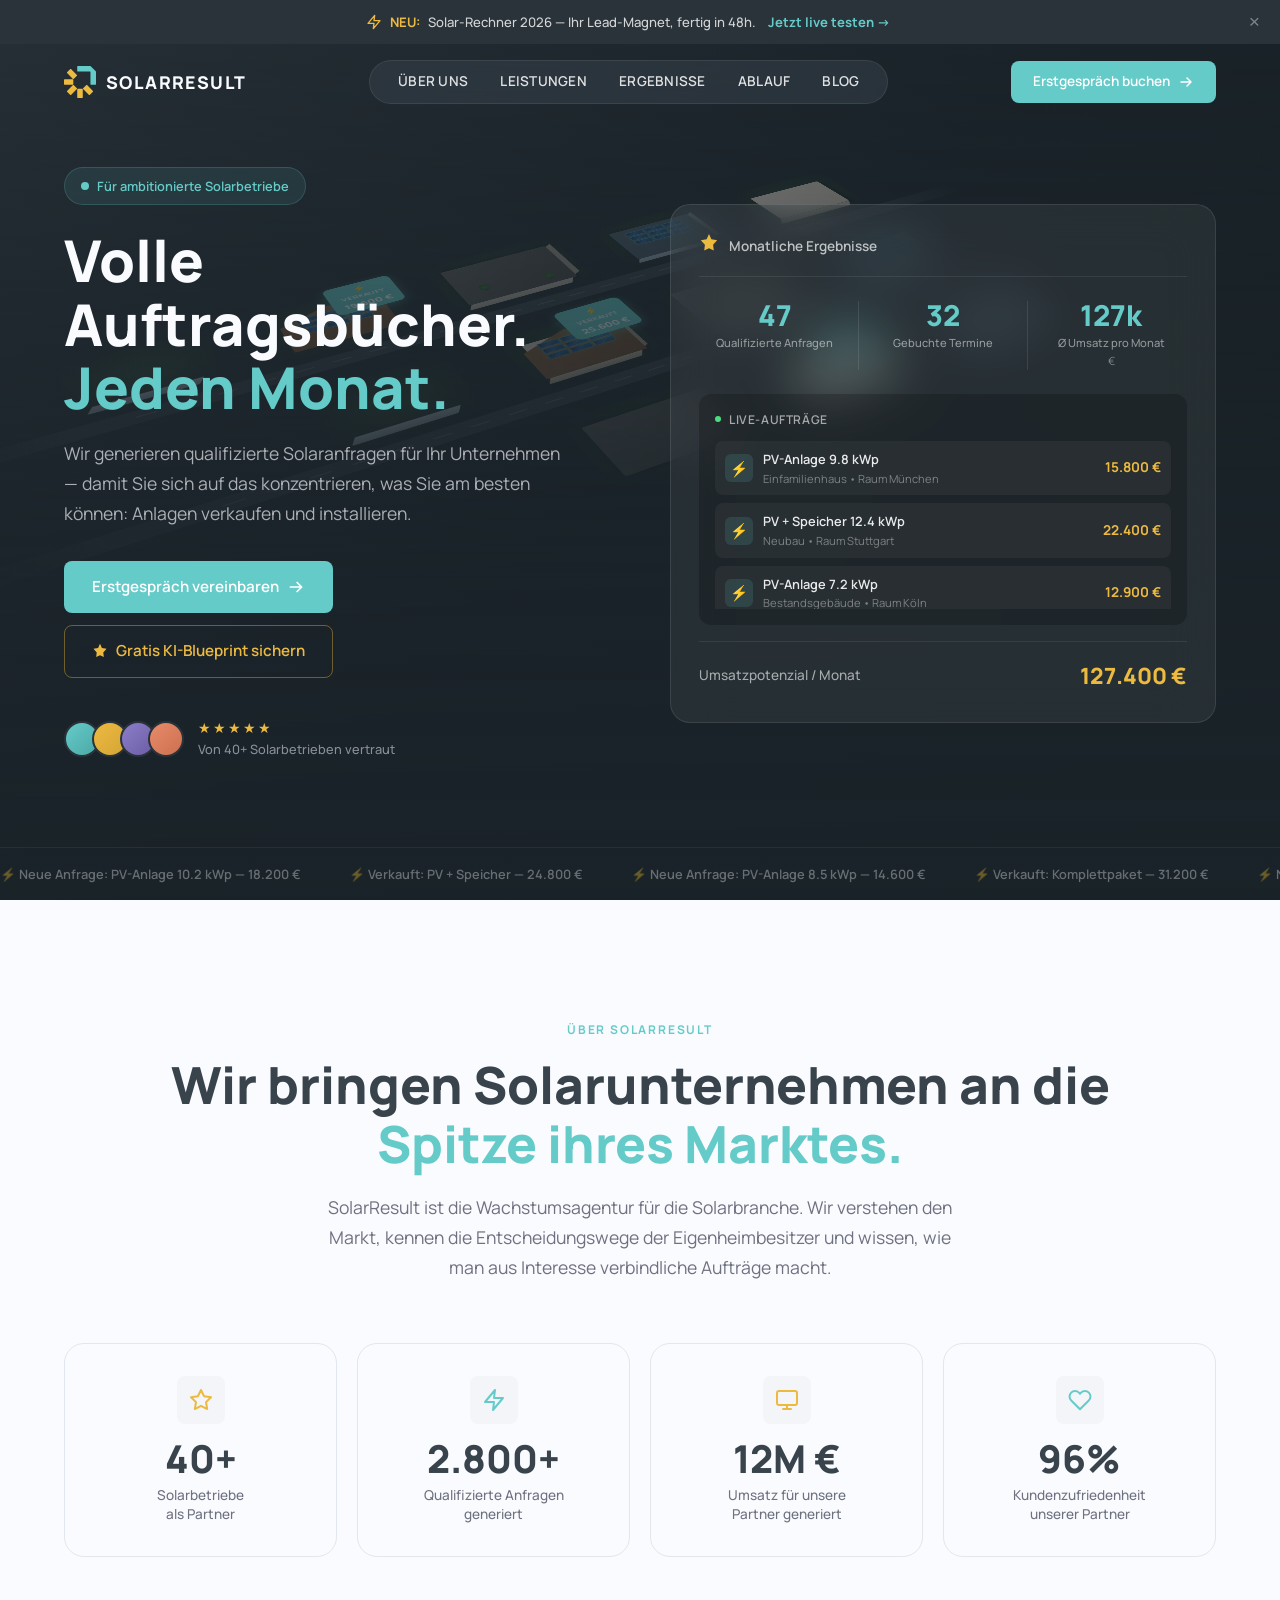
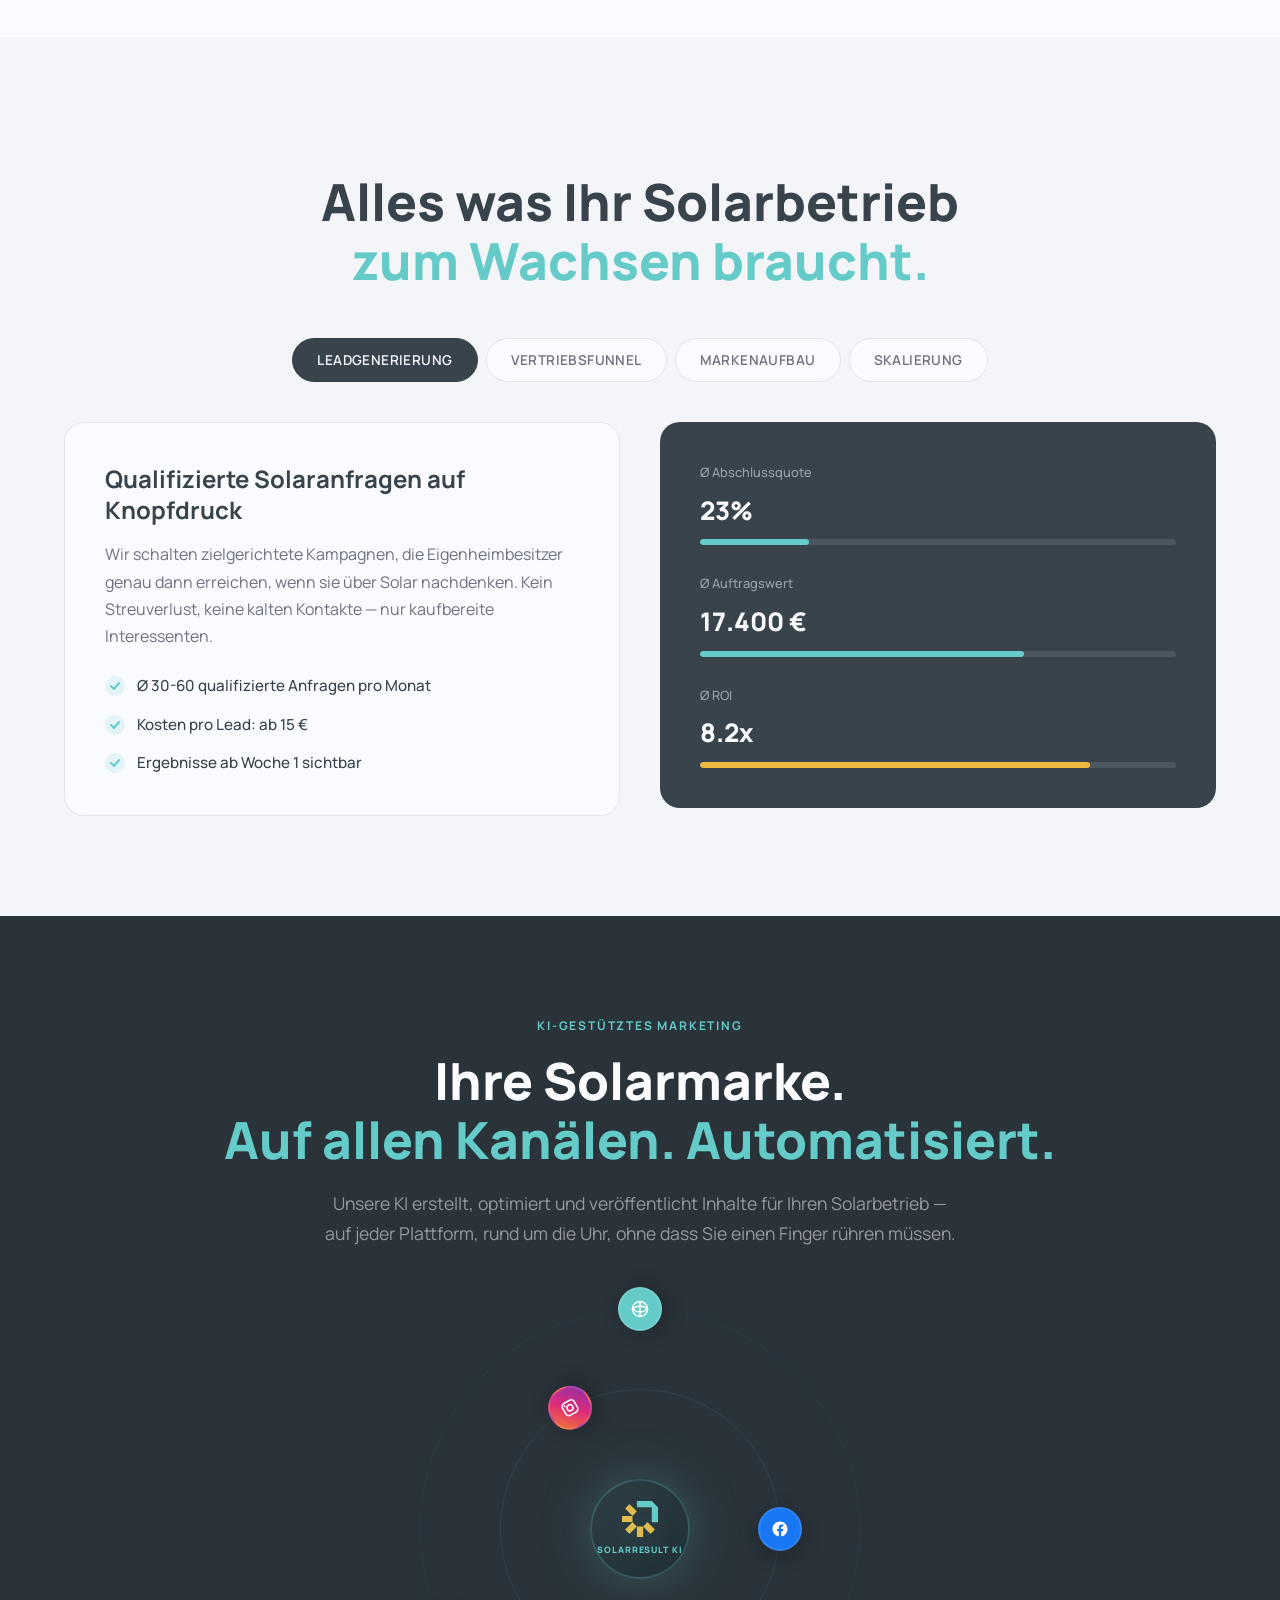
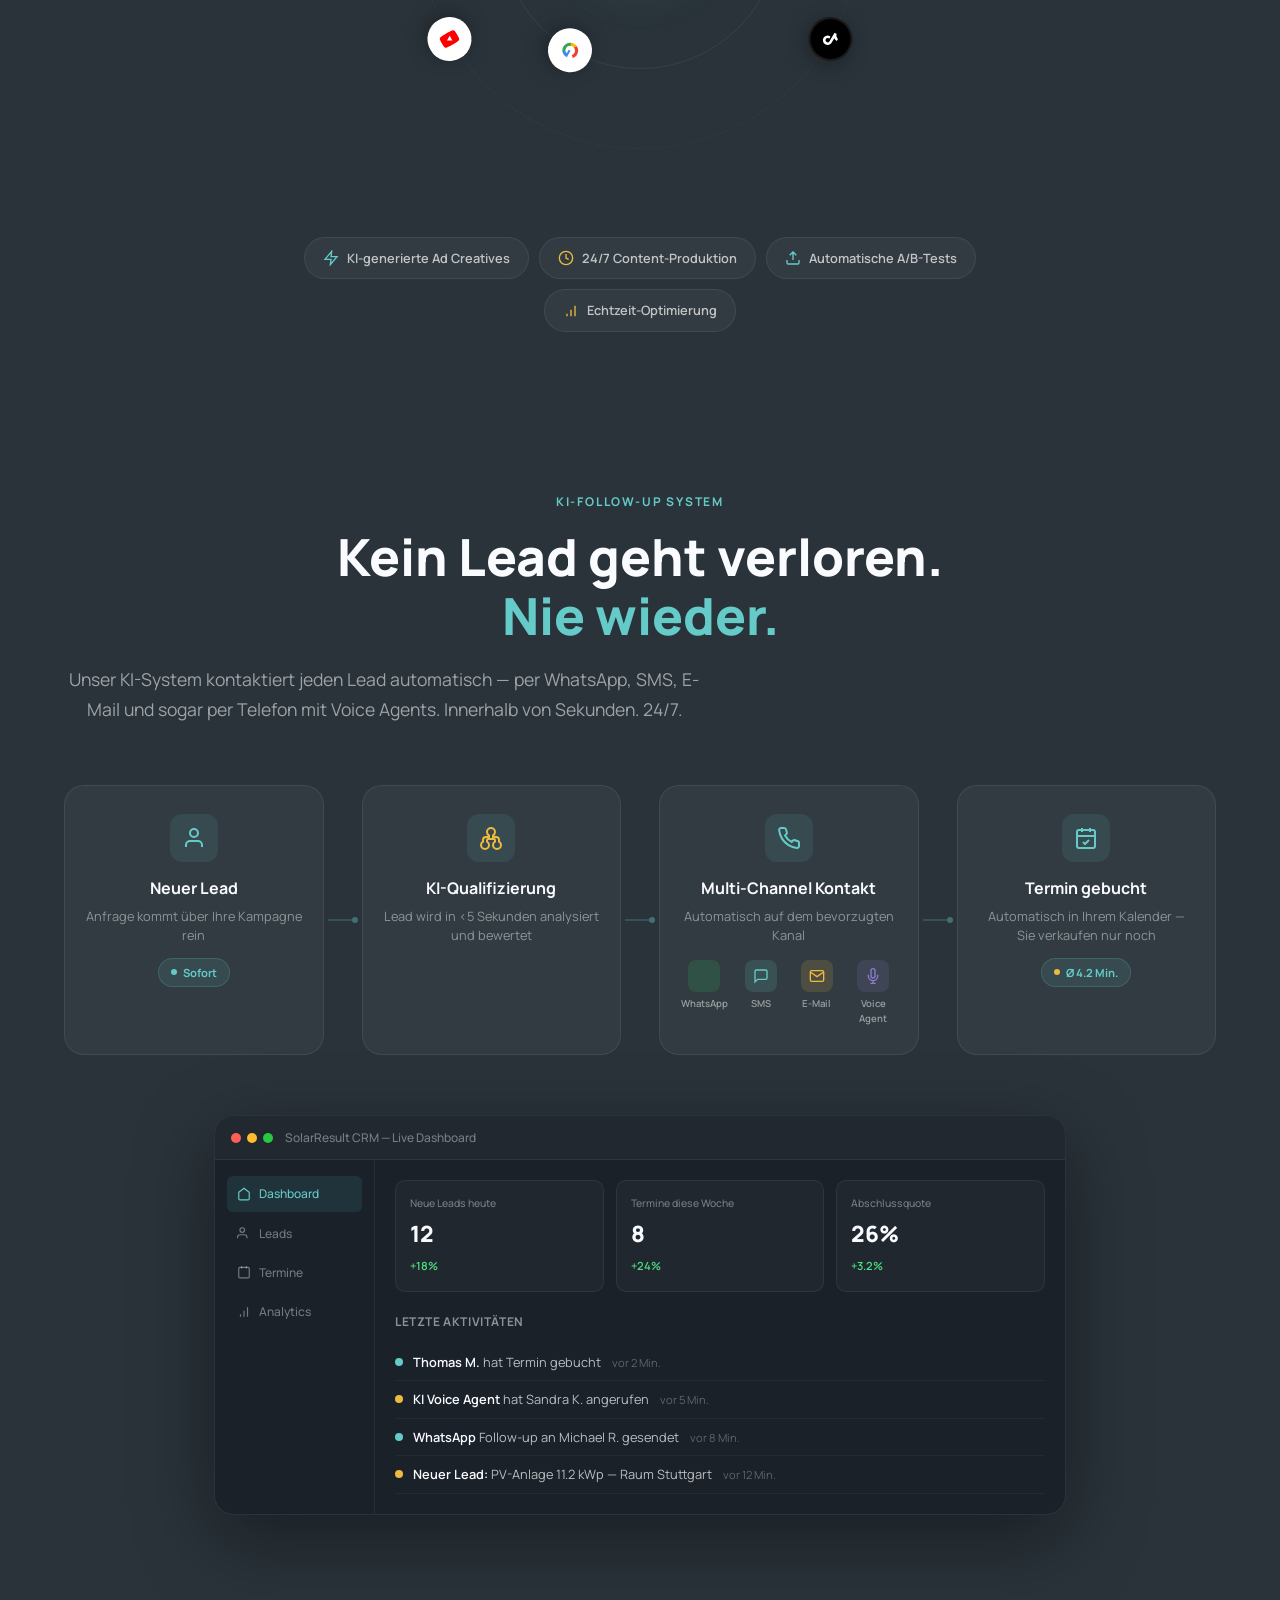
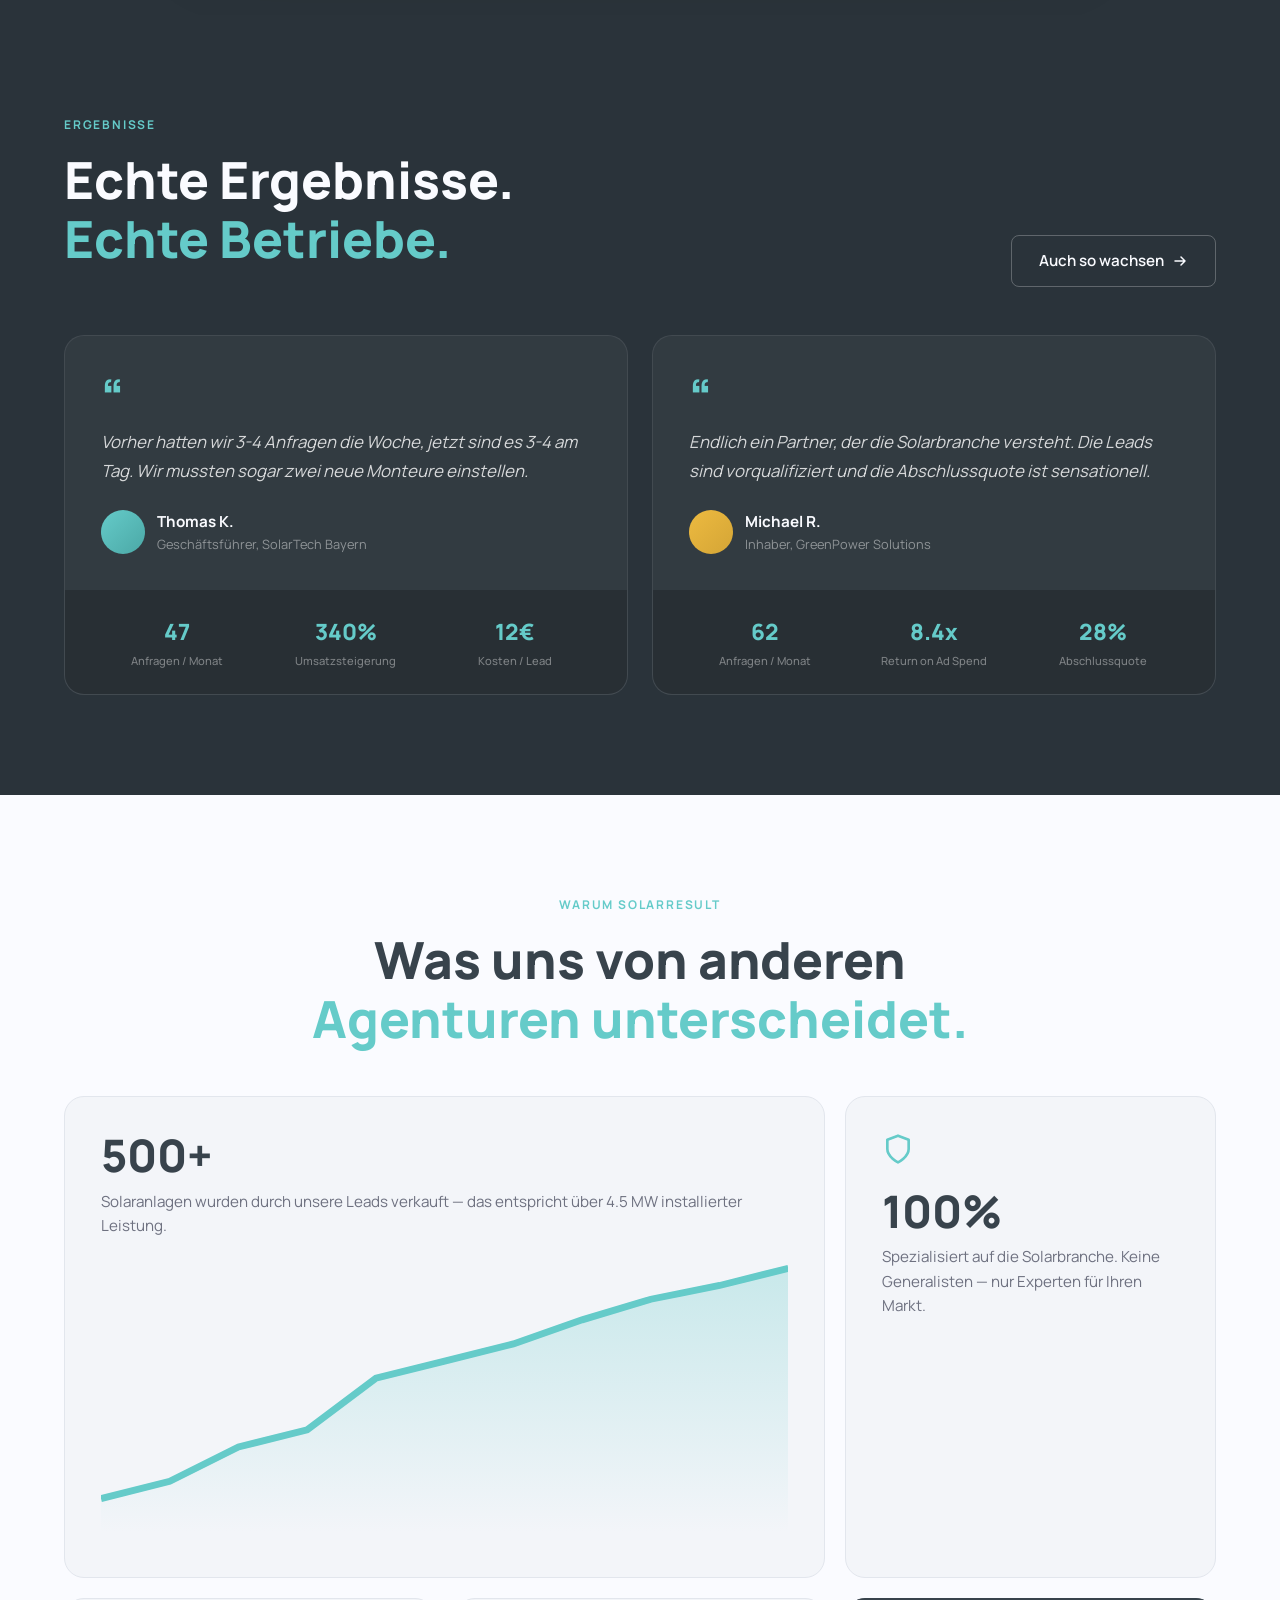
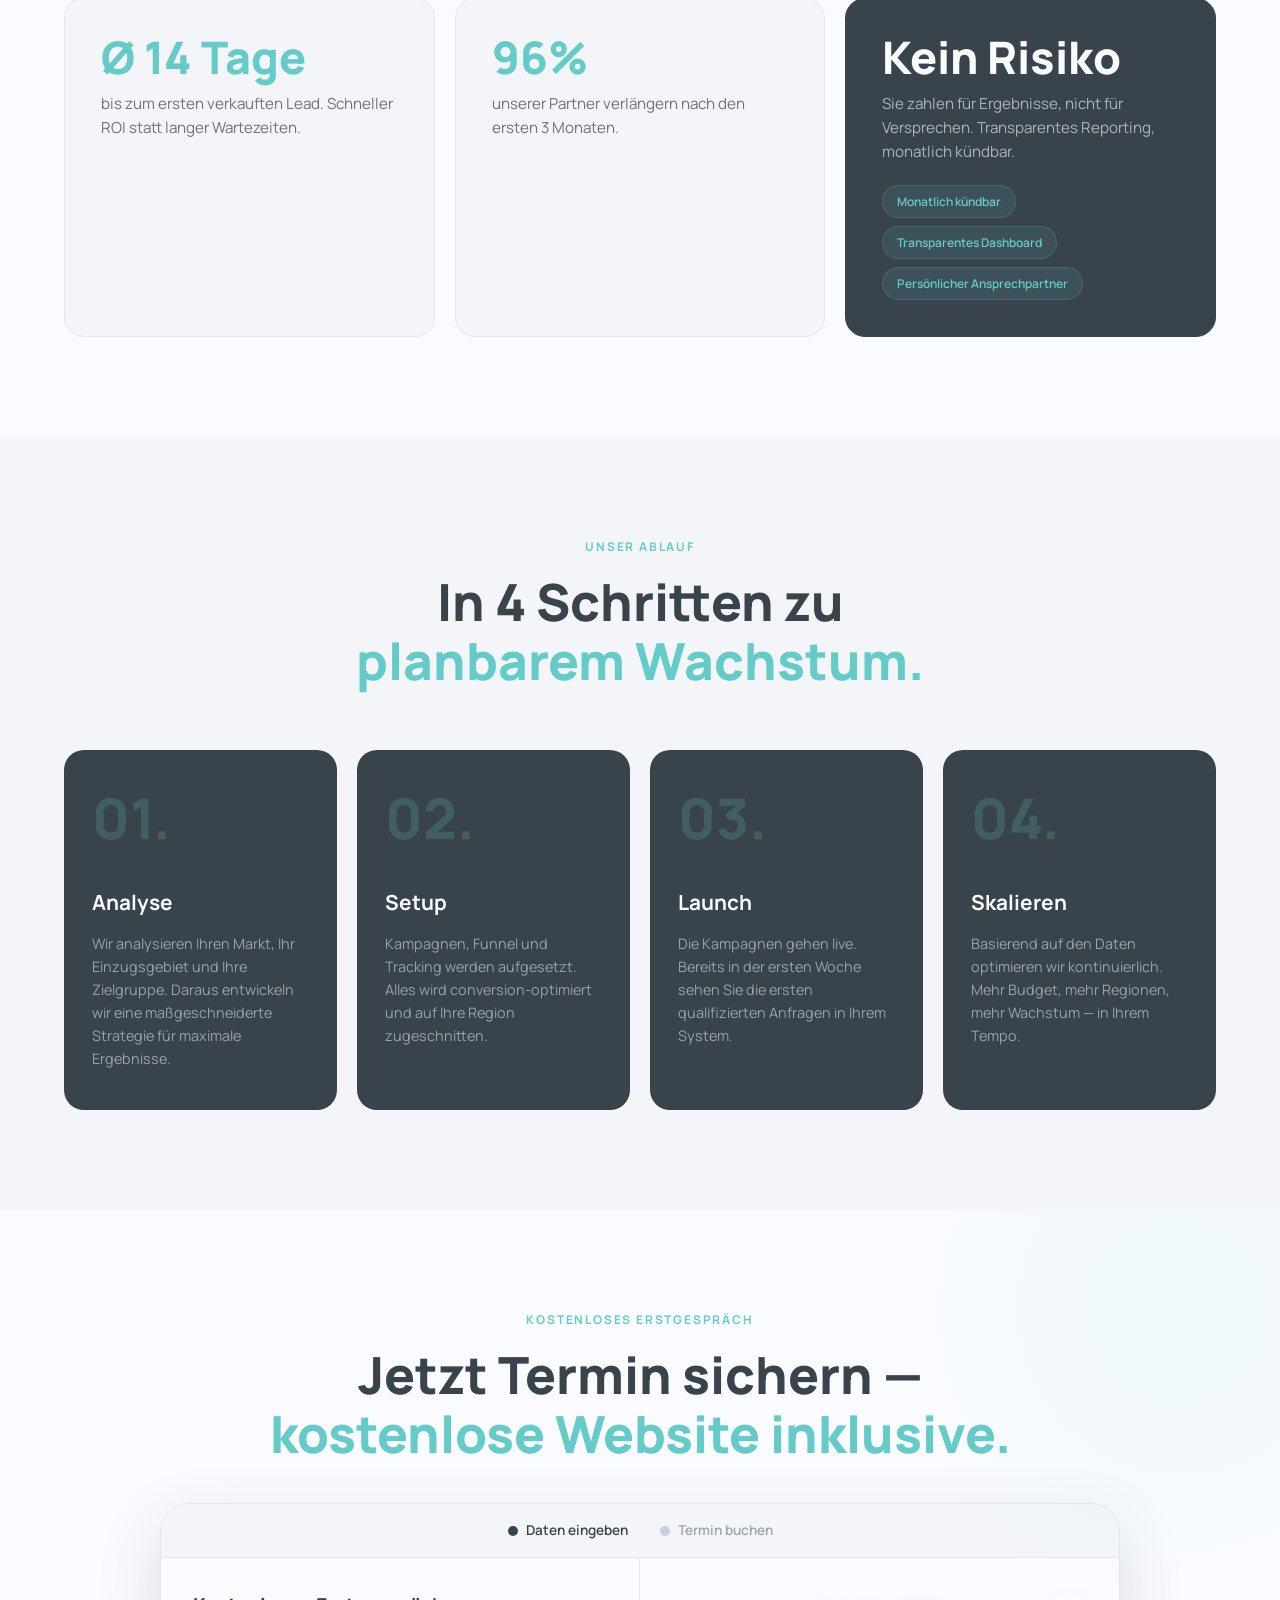
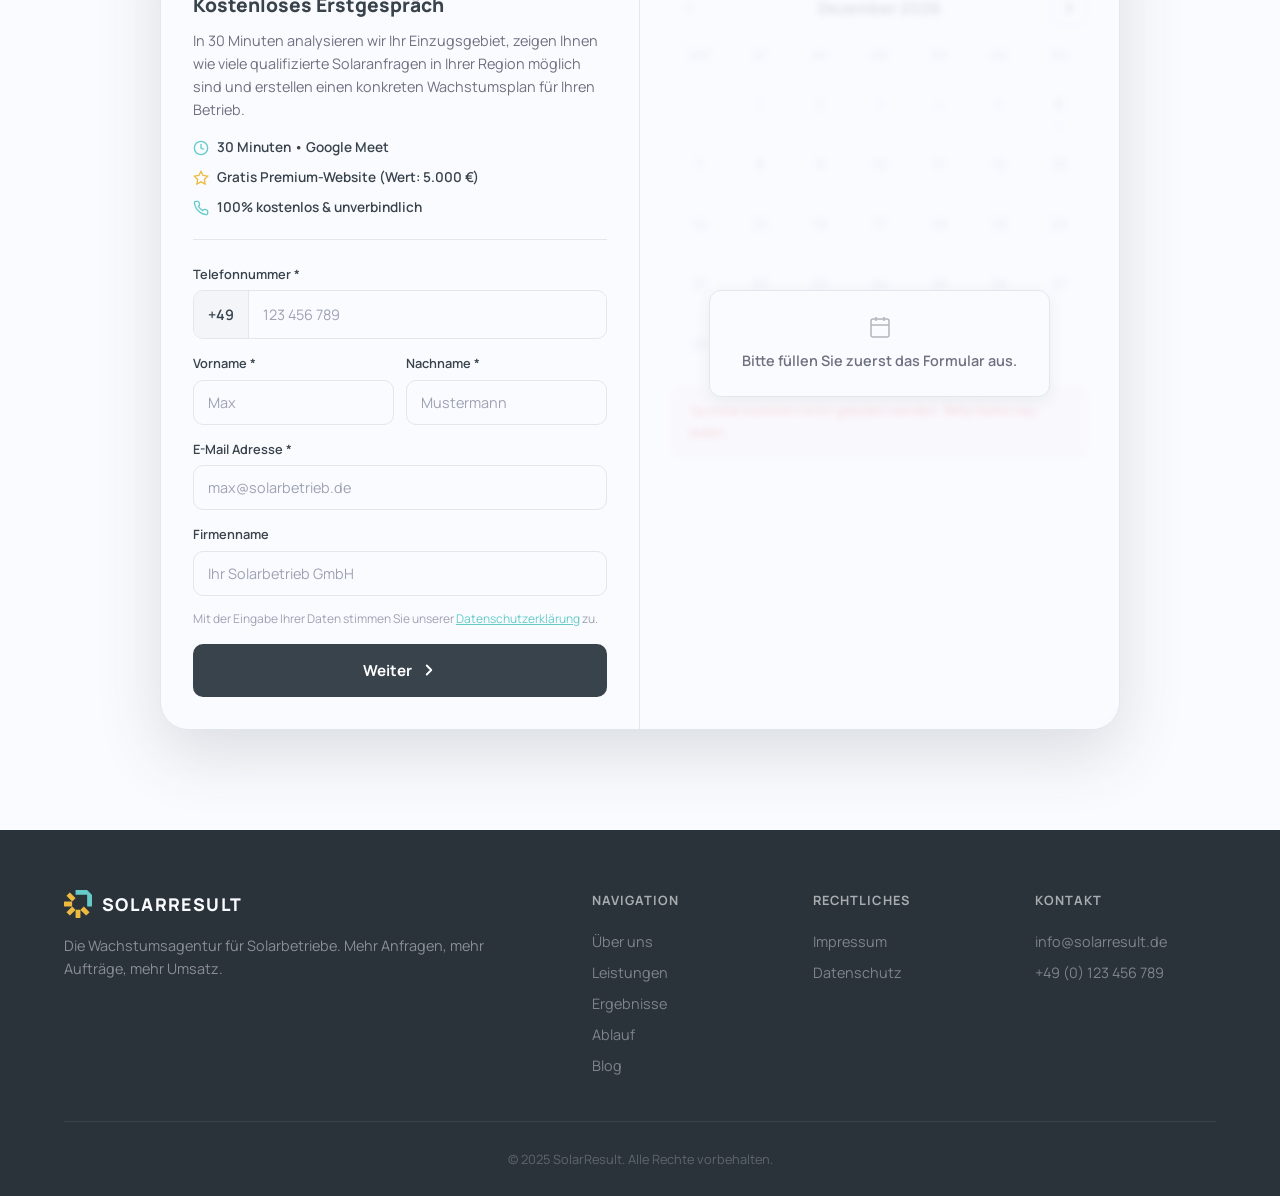
==== commit 5c6eb076: "Add Solar-Rechner Demo page and announcement banner New B2B demo page at /solar-rechner-demo/ with e" ====
--- a/index.html
+++ b/index.html
@@ -104,6 +104,16 @@
 </head>
 <body>
 
+    <!-- Top Announcement Banner -->
+    <div class="site-top-banner" id="siteTopBanner">
+        <a href="/solar-rechner-demo/">
+            <svg width="16" height="16" viewBox="0 0 24 24" fill="none" stroke="#EDBA40" stroke-width="2" stroke-linecap="round" stroke-linejoin="round"><polygon points="13 2 3 14 12 14 11 22 21 10 12 10 13 2"/></svg>
+            <strong>NEU:</strong> Solar-Rechner 2026 &mdash; Ihr Lead-Magnet, fertig in 48h.
+            <span class="banner-cta-text">Jetzt live testen &rarr;</span>
+        </a>
+        <button class="banner-close" id="bannerClose" aria-label="Banner schließen">&times;</button>
+    </div>
+
     <!-- Navigation -->
     <header>
     <nav class="navbar" id="navbar" aria-label="Hauptnavigation">
--- a/styles.css
+++ b/styles.css
@@ -2416,3 +2416,93 @@
     .tab-btn { text-align: center; }
     .suburb-scene { width: 600px; height: 400px; }
 }
+
+/* ============================
+   TOP ANNOUNCEMENT BANNER
+   ============================ */
+.site-top-banner {
+    position: fixed;
+    top: 0;
+    left: 0;
+    right: 0;
+    z-index: 1001;
+    height: 44px;
+    background: var(--dark-deeper);
+    display: flex;
+    align-items: center;
+    justify-content: center;
+    overflow: hidden;
+    transition: transform 0.3s, opacity 0.3s;
+}
+
+.site-top-banner a {
+    display: flex;
+    align-items: center;
+    gap: 8px;
+    color: rgba(255,255,255,0.8);
+    font-size: 0.82rem;
+    font-weight: 500;
+    text-decoration: none;
+    padding: 0 40px 0 16px;
+}
+
+.site-top-banner strong {
+    color: var(--gold);
+    font-weight: 700;
+}
+
+.banner-cta-text {
+    color: var(--teal);
+    font-weight: 700;
+    margin-left: 4px;
+}
+
+.site-top-banner a:hover .banner-cta-text {
+    text-decoration: underline;
+}
+
+.banner-close {
+    position: absolute;
+    right: 12px;
+    top: 50%;
+    transform: translateY(-50%);
+    background: none;
+    border: none;
+    color: rgba(255,255,255,0.4);
+    font-size: 1.2rem;
+    cursor: pointer;
+    padding: 4px 8px;
+    line-height: 1;
+    transition: color 0.2s;
+}
+
+.banner-close:hover {
+    color: rgba(255,255,255,0.8);
+}
+
+/* Push navbar down when banner is visible */
+body:has(.site-top-banner:not(.hidden)) .navbar {
+    top: 44px;
+}
+
+body:has(.site-top-banner:not(.hidden)) .mobile-menu {
+    top: 108px;
+}
+
+.site-top-banner.hidden {
+    transform: translateY(-100%);
+    opacity: 0;
+    pointer-events: none;
+}
+
+body:has(.site-top-banner.hidden) .navbar {
+    top: 0;
+}
+
+@media (max-width: 768px) {
+    .site-top-banner { height: 40px; }
+    .site-top-banner a { font-size: 0.72rem; gap: 5px; }
+    .site-top-banner a svg { display: none; }
+    body:has(.site-top-banner:not(.hidden)) .navbar { top: 40px; }
+    body:has(.site-top-banner:not(.hidden)) .mobile-menu { top: 104px; }
+}
